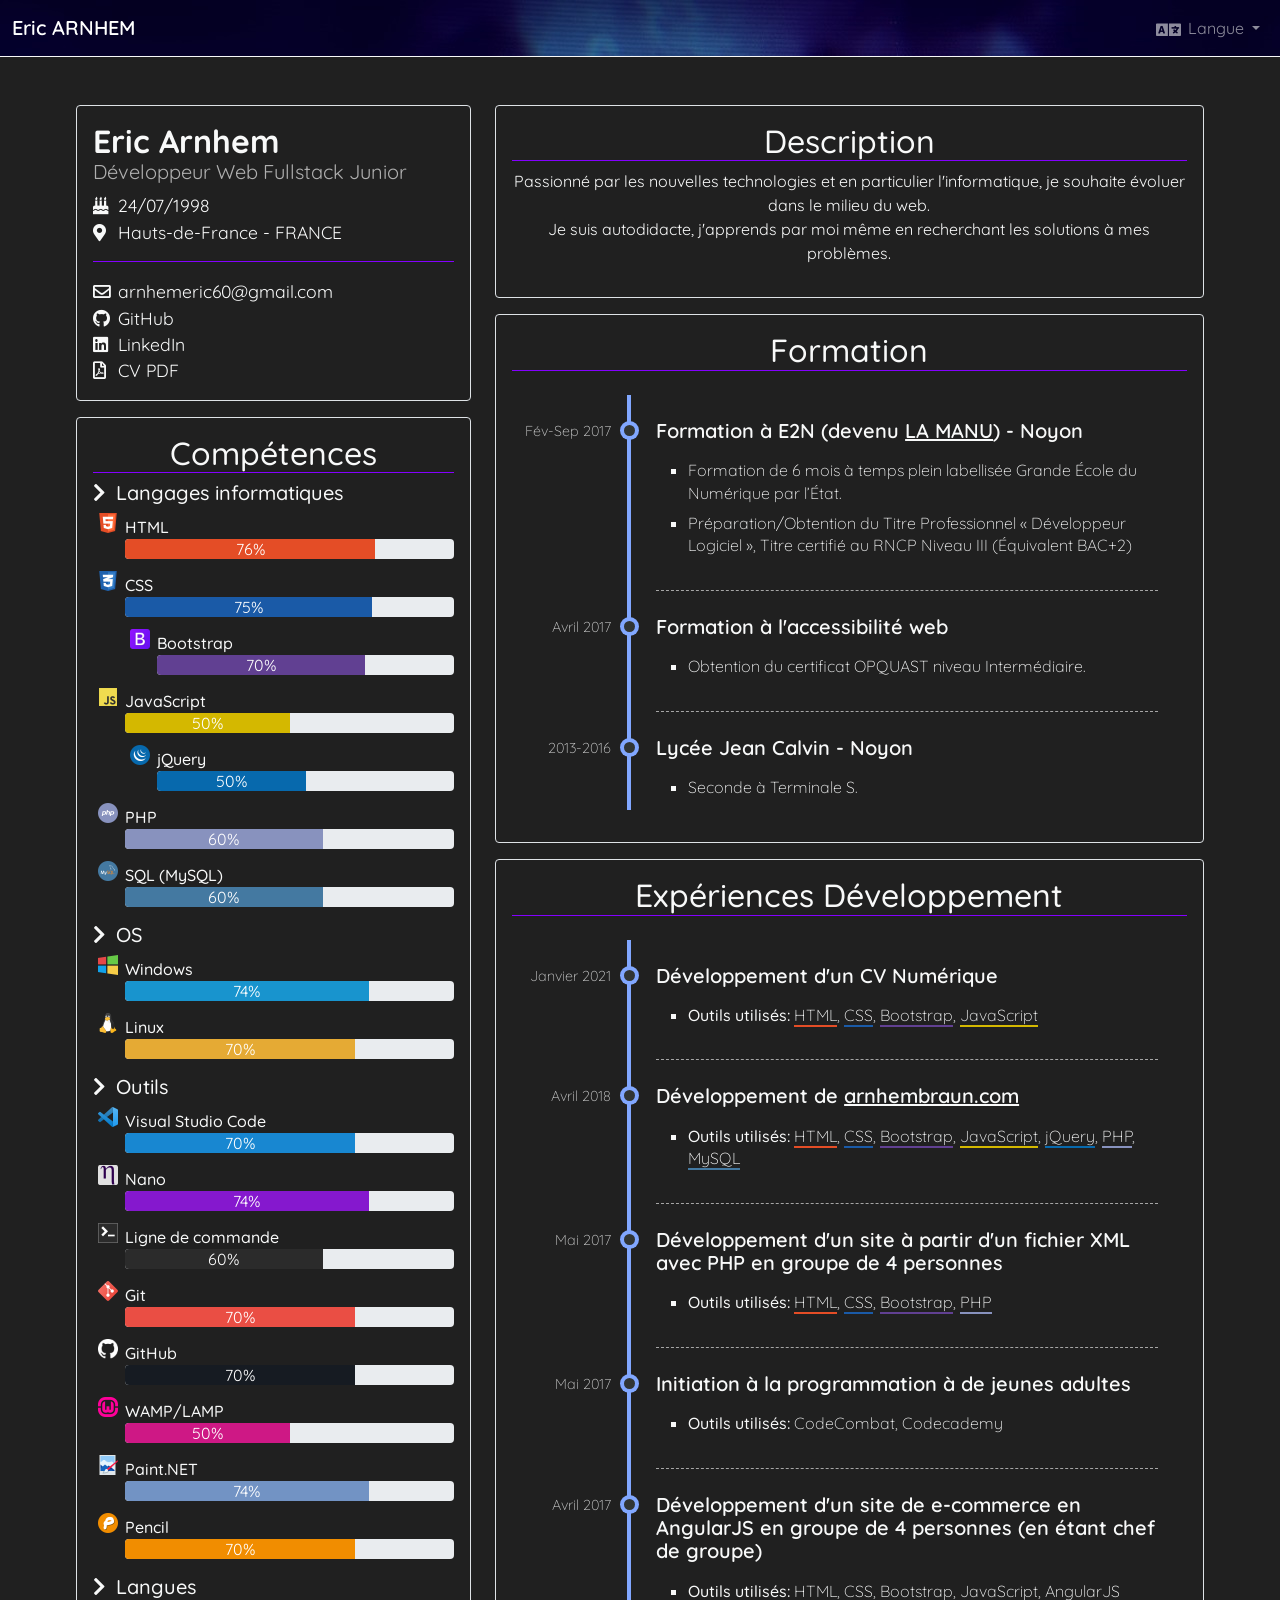
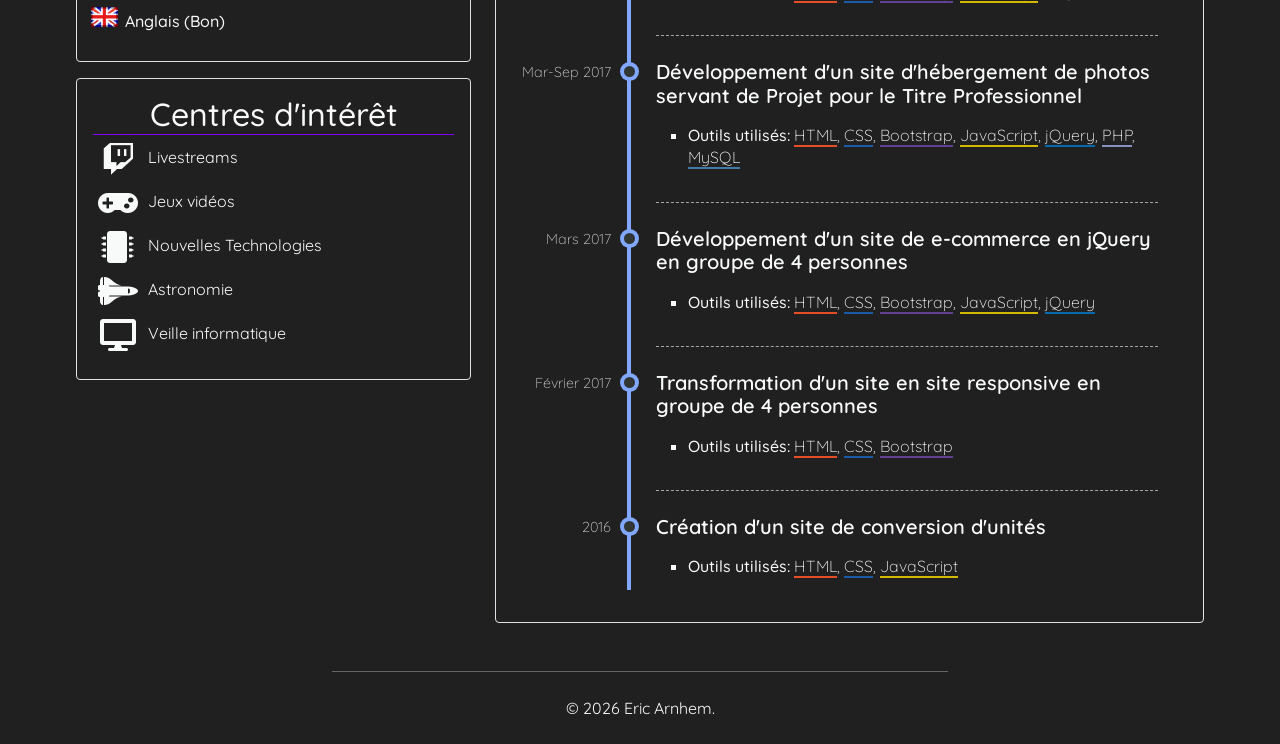
==== index.html @ dcefc61b "Fixed typo Centres d'intérêtS" ====
<!DOCTYPE html>
<html lang="fr">

<head>
  <meta charset="utf-8">
  <meta name="viewport" content="width=device-width, initial-scale=1">

  <link rel="icon" type="image/png" href="assets/img/favicons/favicon_16.png" sizes="16x16">
  <link rel="icon" type="image/png" href="assets/img/favicons/favicon_32.png" sizes="32x32">

  <link rel="preconnect" href="https://fonts.gstatic.com">
  <link href="https://fonts.googleapis.com/css2?family=Quicksand:wght@300;400;500;600;700&display=swap" rel="stylesheet">

  <link rel="stylesheet" href="assets/lib/bootstrap/css/bootstrap.min.css">

  <link rel="stylesheet" href="assets/lib/fontawesome/css/all.css">

  <link rel="stylesheet" href="assets/lib/font-awesome-animation/css/font-awesome-animation-custom.css">

  <link rel="stylesheet" href="assets/css/style.css">

  <title>Eric Arnhem - Développeur Web Fullstack Junior</title>
</head>

<body>
  <nav class="navbar sticky-top navbar-dark navbar-expand-sm navbar-custom">
    <div class="container-fluid">

      <span class="navbar-brand mb-0 me-0 me-sm-3">Eric ARNHEM</span>

      <button class="navbar-toggler" type="button" data-bs-toggle="collapse" data-bs-target="#navbar-content" aria-controls="navbar-content" aria-expanded="false" aria-label="Ouvrir le menu de navigation">
        <span class="navbar-toggler-icon"></span>
      </button>

      <div class="collapse navbar-collapse" id="navbar-content">

        <ul class="navbar-nav ms-auto mb-1 mb-sm-0">
          <li class="nav-item dropdown">
            <a class="nav-link dropdown-toggle" href="#" id="language-dropdown" role="button" data-bs-toggle="dropdown" aria-expanded="false">
              <i class="fas fa-language" id="language-icon"></i> Langue
            </a>
            <ul class="dropdown-menu dropdown-menu-end dropdown-menu-dark dropdown-menu-custom" aria-labelledby="language-dropdown">
              <li><a class="dropdown-item" href="#">Français</a></li>
              <li><a class="dropdown-item" href="#">English</a></li>
            </ul>
          </li>
        </ul>
      </div>

    </div>
  </nav>

  <div id="main-container" class="container-fluid mt-md-5">
    <div id="main-row" class="row justify-content-center mx-auto">

      <div class="col-12 col-sm-12 col-md-5 col-lg-5 col-xl-4 col-xxl-3">

        <!-- Infos -->
        <div id="block-info" class="p-3 text-center text-md-start">

          <h1>
            <span class="fs-2 fw-bold d-block">Eric Arnhem</span>
            <span id="info-job" class="fs-5 fw-normal d-block">Développeur Web Fullstack Junior</span>
          </h1>

          <ul id="info-personnal" class="list-unstyled mb-0 pb-3">
            <li><i class="fas fa-birthday-cake"></i>24/07/1998</li>
            <li><i class="fas fa-map-marker-alt"></i>Hauts-de-France - FRANCE</li>
          </ul>

          <ul id="info-links" class="list-unstyled mb-0 mt-3">
            <li>
              <a href="mailto:arnhemeric60@gmail.com">
                <i class="far fa-envelope"></i>arnhemeric60@gmail.com
              </a>
            </li>
            <li>
              <a href="https://github.com/EricArnhem">
                <i class="fab fa-github"></i>GitHub
              </a>
            </li>
            <li>
              <a href="https://linkedin.com/in/eric-arnhem">
                <i class="fab fa-linkedin"></i>LinkedIn
              </a>
            </li>
            <li>
              <a href="assets/pdf/CV_ARNHEM_Eric.pdf">
                <i class="far fa-file-pdf"></i>CV PDF
              </a>
            </li>
          </ul>

        </div>

        <!-- Skills -->
        <div id="block-skill" class="p-3 mt-md-3">
          <h2>Compétences</h2>

          <h3 class="fs-5"><i class="fas fa-chevron-right"></i>Langages informatiques</h3>
          <ul class="skill-list">

            <li id="skill-html">
              <span class="skill-name">HTML</span>
              <div class="progress">
                <div class="progress-bar" role="progressbar" aria-valuenow="80" aria-valuemin="0" aria-valuemax="100">80%</div>
              </div>
            </li>

            <li id="skill-css">
              <span class="skill-name">CSS</span>
              <div class="progress">
                <div class="progress-bar" role="progressbar" aria-valuenow="80" aria-valuemin="0" aria-valuemax="100">80%</div>
              </div>

              <ul class="framework-list">
                <li id="skill-bootstrap">
                  <span class="skill-name">Bootstrap</span>
                  <div class="progress">
                    <div class="progress-bar" role="progressbar" aria-valuenow="70" aria-valuemin="0" aria-valuemax="100">70%</div>
                  </div>
                </li>
              </ul>

            </li>

            <li id="skill-js">
              <span class="skill-name">JavaScript</span>
              <div class="progress">
                <div class="progress-bar" role="progressbar" aria-valuenow="50" aria-valuemin="0" aria-valuemax="100">50%</div>
              </div>

              <ul class="framework-list">
                <li id="skill-jquery">
                  <span class="skill-name">jQuery</span>
                  <div class="progress">
                    <div class="progress-bar" role="progressbar" aria-valuenow="50" aria-valuemin="0" aria-valuemax="100">50%</div>
                  </div>
                </li>
              </ul>

            </li>

            <li id="skill-php">
              <span class="skill-name">PHP</span>
              <div class="progress">
                <div class="progress-bar" role="progressbar" aria-valuenow="60" aria-valuemin="0" aria-valuemax="100">60%</div>
              </div>
            </li>

            <li id="skill-sql">
              <span class="skill-name">SQL (MySQL)</span>
              <div class="progress">
                <div class="progress-bar" role="progressbar" aria-valuenow="60" aria-valuemin="0" aria-valuemax="100">60%</div>
              </div>
            </li>

          </ul>

          <h3 class="fs-5"><i class="fas fa-chevron-right"></i>OS</h3>
          <ul class="skill-list">

            <li id="skill-windows">
              <span class="skill-name">Windows</span>
              <div class="progress">
                <div class="progress-bar" role="progressbar" aria-valuenow="80" aria-valuemin="0" aria-valuemax="100">80%</div>
              </div>
            </li>

            <li id="skill-linux">
              <span class="skill-name">Linux</span>
              <div class="progress">
                <div class="progress-bar" role="progressbar" aria-valuenow="70" aria-valuemin="0" aria-valuemax="100">70%</div>
              </div>
            </li>

          </ul>

          <h3 class="fs-5"><i class="fas fa-chevron-right"></i>Outils</h3>
          <ul class="skill-list">

            <li id="skill-vscode">
              <span class="skill-name">Visual Studio Code</span>
              <div class="progress">
                <div class="progress-bar" role="progressbar" aria-valuenow="70" aria-valuemin="0" aria-valuemax="100">70%</div>
              </div>
            </li>

            <li id="skill-nano">
              <span class="skill-name">Nano</span>
              <div class="progress">
                <div class="progress-bar" role="progressbar" aria-valuenow="90" aria-valuemin="0" aria-valuemax="100">90%</div>
              </div>
            </li>

            <li id="skill-commandline">
              <span class="skill-name">Ligne de commande</span>
              <div class="progress">
                <div class="progress-bar" role="progressbar" aria-valuenow="60" aria-valuemin="0" aria-valuemax="100">60%</div>
              </div>
            </li>

            <li id="skill-git">
              <span class="skill-name">Git</span>
              <div class="progress">
                <div class="progress-bar" role="progressbar" aria-valuenow="70" aria-valuemin="0" aria-valuemax="100">70%</div>
              </div>
            </li>

            <li id="skill-github">
              <span class="skill-name">GitHub</span>
              <div class="progress">
                <div class="progress-bar" role="progressbar" aria-valuenow="70" aria-valuemin="0" aria-valuemax="100">70%</div>
              </div>
            </li>

            <li id="skill-wamp">
              <span class="skill-name">WAMP/LAMP</span>
              <div class="progress">
                <div class="progress-bar" role="progressbar" aria-valuenow="50" aria-valuemin="0" aria-valuemax="100">50%</div>
              </div>
            </li>

            <li id="skill-paintnet">
              <span class="skill-name">Paint.NET</span>
              <div class="progress">
                <div class="progress-bar" role="progressbar" aria-valuenow="80" aria-valuemin="0" aria-valuemax="100">80%</div>
              </div>
            </li>

            <li id="skill-pencil">
              <span class="skill-name">Pencil</span>
              <div class="progress">
                <div class="progress-bar" role="progressbar" aria-valuenow="70" aria-valuemin="0" aria-valuemax="100">70%</div>
              </div>
            </li>

          </ul>

          <h3 class="fs-5"><i class="fas fa-chevron-right"></i>Langues</h3>
          <ul class="skill-list mb-0">
            <li id="skill-english"><span class="skill-name">Anglais (Bon)</span></li>
          </ul>

        </div>

        <!-- Hobbies -->
        <div id="block-hobbies" class="p-3 mt-md-3">
          <h2>Centres d'intérêt</h2>

          <div class="d-flex justify-content-center d-md-block">

            <ul id="hobbies-list" class="list-unstyled mb-0">
              <li class="faa-parent animated-hover">
                <span class="hobbies-icon-container faa-pulse">
                  <i class="fab fa-twitch"></i>
                </span>Livestreams
              </li>
              <li class="faa-parent animated-hover">
                <span class="hobbies-icon-container faa-vertical">
                  <i class="fas fa-gamepad"></i>
                </span>Jeux vidéos
              </li>
              <li class="faa-parent animated-hover">
                <span class="hobbies-icon-container faa-float">
                  <i class="fas fa-microchip"></i>
                </span>Nouvelles Technologies
              </li>
              <li class="faa-parent animated-hover">
                <span class="hobbies-icon-container faa-passing">
                  <i class="fas fa-space-shuttle"></i>
                </span>Astronomie
              </li>
              <li class="faa-parent animated-hover">
                <span class="hobbies-icon-container faa-flash">
                  <i class="fas fa-desktop"></i>
                </span>Veille informatique
              </li>
            </ul>

          </div>

        </div>

      </div>

      <div class="col-12 col-sm-12 col-md-7 col-lg-7 col-xl-7 col-xxl-6">

        <!-- Description -->
        <div id="block-description" class="p-3">

          <h2>Description</h2>
          <p class="text-center">Passionné par les nouvelles technologies et en particulier l'informatique, je souhaite évoluer dans le milieu du web.<br>Je suis autodidacte, j'apprends par moi même en recherchant les solutions à mes problèmes.</p>

        </div>

        <!-- Training -->
        <div id="block-training" class="p-3 mt-md-3">

          <h2>Formation</h2>

          <div class="row px-3">

            <div class="col-9 col-sm-10 col-md-9 col-lg-10 offset-3 offset-sm-2 offset-md-3 offset-lg-2 p-0 pt-3">

              <ul id="training-timeline">

                <li class="training-event" data-date="Fév-Sep 2017">
                  <span class="training-title">Formation à E2N (devenu <a href="https://lamanu.fr/" id="link-lamanu" title="Site de LA MANU">LA MANU</a>) - Noyon</span>
                  <ul class="training-description">
                    <li>Formation de 6 mois à temps plein labellisée Grande École du Numérique par l’État.</li>
                    <li>Préparation/Obtention du Titre Professionnel « Développeur Logiciel », Titre certifié au RNCP Niveau III (Équivalent BAC+2)</li>
                  </ul>
                </li>

                <li class="training-event" data-date="Avril 2017">
                  <span class="training-title">Formation à l'accessibilité web</span>
                  <ul class="training-description">
                    <li>Obtention du certificat OPQUAST niveau Intermédiaire.</li>
                  </ul>
                </li>

                <li class="training-event" data-date="2013-2016">
                  <span class="training-title">Lycée Jean Calvin - Noyon</span>
                  <ul class="training-description">
                    <li>Seconde à Terminale S.</li>
                  </ul>
                </li>

              </ul>
            </div>

          </div>

        </div>

        <div id="block-experience" class="p-3 mt-md-3">
          <h2>Expériences Développement</h2>

          <!-- Experiences -->
          <div class="row px-3">

            <div class="col-9 col-sm-10 col-md-9 col-lg-10 offset-3 offset-sm-2 offset-md-3 offset-lg-2 p-0 pt-3">

              <ul id="experience-timeline">

                <li class="experience-event" data-date="Janvier 2021">
                  <span class="experience-title">Développement d'un CV Numérique</span>
                  <ul class="experience-tools">
                    <li>
                      <span class="fw-500">Outils utilisés: </span>
                      <span class="html-tool">HTML</span>,
                      <span class="css-tool">CSS</span>,
                      <span class="bootstrap-tool">Bootstrap</span>,
                      <span class="js-tool">JavaScript</span>
                    </li>
                  </ul>
                </li>

                <li class="experience-event" data-date="Avril 2018">
                  <span class="experience-title">Développement de <a href="https://arnhembraun.com/" id="link-arnhembraun">arnhembraun.com</a></span>
                  <ul class="experience-tools">
                    <li>
                      <span class="fw-500">Outils utilisés: </span>
                      <span class="html-tool">HTML</span>,
                      <span class="css-tool">CSS</span>,
                      <span class="bootstrap-tool">Bootstrap</span>,
                      <span class="js-tool">JavaScript</span>,
                      <span class="jquery-tool">jQuery</span>,
                      <span class="php-tool">PHP</span>,
                      <span class="sql-tool">MySQL</span>
                    </li>
                  </ul>
                </li>

                <li class="experience-event" data-date="Mai 2017">
                  <span class="experience-title">Développement d'un site à partir d'un fichier XML avec PHP en groupe de 4 personnes</span>
                  <ul class="experience-tools">
                    <li>
                      <span class="fw-500">Outils utilisés: </span>
                      <span class="html-tool">HTML</span>,
                      <span class="css-tool">CSS</span>,
                      <span class="bootstrap-tool">Bootstrap</span>,
                      <span class="php-tool">PHP</span>
                    </li>
                  </ul>
                </li>

                <li class="experience-event" data-date="Mai 2017">
                  <span class="experience-title">Initiation à la programmation à de jeunes adultes</span>
                  <ul class="experience-tools">
                    <li>
                      <span class="fw-500">Outils utilisés: </span>
                       CodeCombat, Codecademy
                    </li>
                  </ul>
                </li>

                <li class="experience-event" data-date="Avril 2017">
                  <span class="experience-title">Développement d'un site de e-commerce en AngularJS en groupe de 4 personnes (en étant chef de groupe)</span>
                  <ul class="experience-tools">
                    <li>
                      <span class="fw-500">Outils utilisés: </span>
                      <span class="html-tool">HTML</span>,
                      <span class="css-tool">CSS</span>,
                      <span class="bootstrap-tool">Bootstrap</span>,
                      <span class="js-tool">JavaScript</span>,
                      AngularJS
                    </li>
                  </ul>
                </li>

                <li class="experience-event" data-date="Mar-Sep 2017">
                  <span class="experience-title">Développement d'un site d'hébergement de photos servant de Projet pour le Titre Professionnel</span>
                  <ul class="experience-tools">
                    <li>
                      <span class="fw-500">Outils utilisés: </span>
                      <span class="html-tool">HTML</span>,
                      <span class="css-tool">CSS</span>,
                      <span class="bootstrap-tool">Bootstrap</span>,
                      <span class="js-tool">JavaScript</span>,
                      <span class="jquery-tool">jQuery</span>,
                      <span class="php-tool">PHP</span>,
                      <span class="sql-tool">MySQL</span>
                    </li>
                  </ul>
                </li>

                <li class="experience-event" data-date="Mars 2017">
                  <span class="experience-title">Développement d'un site de e-commerce en jQuery en groupe de 4 personnes</span>
                  <ul class="experience-tools">
                    <li>
                      <span class="fw-500">Outils utilisés: </span>
                      <span class="html-tool">HTML</span>,
                      <span class="css-tool">CSS</span>,
                      <span class="bootstrap-tool">Bootstrap</span>,
                      <span class="js-tool">JavaScript</span>,
                      <span class="jquery-tool">jQuery</span>
                    </li>
                  </ul>
                </li>

                <li class="experience-event" data-date="Février 2017">
                  <span class="experience-title">Transformation d'un site en site responsive en groupe de 4 personnes</span>
                  <ul class="experience-tools">
                    <li><span class="fw-500">Outils utilisés: </span>
                      <span class="html-tool">HTML</span>,
                      <span class="css-tool">CSS</span>,
                      <span class="bootstrap-tool">Bootstrap</span>
                    </li>
                  </ul>
                </li>

                <li class="experience-event" data-date="2016">
                  <span class="experience-title">Création d'un site de conversion d'unités</span>
                  <ul class="experience-tools">
                    <li><span class="fw-500">Outils utilisés: </span>
                      <span class="html-tool">HTML</span>,
                      <span class="css-tool">CSS</span>,
                      <span class="js-tool">JavaScript</span>
                    </li>
                  </ul>
                </li>

              </ul>

            </div>

          </div>

        </div>

      </div>

      <div class="row mt-5 justify-content-center">
        <footer class="col-10 col-sm-8 col-lg-6 py-4 text-center">
          <span>© <span id="current-year"></span> Eric Arnhem.</span>
        </footer>
      </div>

    </div>
  </div>

  <script src="assets/lib/bootstrap/js/bootstrap.min.js"></script>
  <script src="assets/js/progressBars.js"></script>
  <script src="assets/js/currentYear.js"></script>
</body>

</html>
---- assets/css/style.css ----
:root{
  --accent-color: #8400ff;

  /* Skills colors */
  --html-color: #E44D26;
  --css-color: #1A5AA7;
  --bootstrap-color: #614092;
  --js-color: #D4B800;
  --jquery-color: #0769ad;
  --php-color: #8892be;
  --sql-color: #4479a1;
  --windows-color: #1894CE;
  --linux-color: #E5AA34;
  --vscode-color: #1887d1;
  --nano-color: #8518CE;
  --commandline-color: #2b2b2b;
  --git-color: #ea4e44;
  --github-color: #161b22;
  --wamp-color: #CE1885;
  --paintnet-color: #7293c4;
  --pencil-color: #f18d00;

  /* Skills percentages */
  --html-percentage: 80%;
  --css-percentage: 80%;
  --bootstrap-percentage: 70%;
  --js-percentage: 50%;
  --jquery-percentage: 50%;
  --php-percentage: 60%;
  --sql-percentage: 60%;
  --windows-percentage: 80%;
  --linux-percentage: 70%;
  --vscode-percentage: 70%;
  --nano-percentage: 90%;
  --commandline-percentage: 60%;
  --git-percentage: 70%;
  --github-percentage: 70%;
  --wamp-percentage: 50%;
  --paintnet-percentage: 80%;
  --pencil-percentage: 70%;
}

body{
  background-color: #202020;
  color: #F8F9F9;
  font-family: 'Quicksand', sans-serif;
}

#main-row{
  max-width: 2000px;
}

a{
  color: inherit;
}

h2{
  border-bottom: 1px solid var(--accent-color);
  text-align: center;
}

.fw-500{
  font-weight: 500;
}

footer{
  border-top: 1px solid rgb(222 226 230 / 36%);
}

/* For xs and sm displays */
@media (max-width: 767px){
  /* Removes the horizontal padding on the container and the row */
  #main-container, #main-row>*{
    padding-left: 0;
    padding-right: 0;
  }

  /* Adds a border-bottom on divs with an ID starting with 'block-' */
  div[id^="block-"]{ 
    border-bottom: 1px solid #dee2e6;
  }

  #block-experience{ 
    border: 0;
  }
}

/* For md and + displays */
@media (min-width: 768px){
  /* Adds a full border on 'block-' divs */
  div[id^="block-"]{ 
    border: 1px solid #dee2e6;
    border-radius: .25rem;
  }
}

/* NAVBAR */
.navbar-custom{
  background-image: url('../img/background.jpg');
  border-bottom: 1px solid #F8F9F9;
}

.navbar-brand{
  font-weight: 600;
}

@media(max-width: 575px) {
  #navbar-content{
    margin-top: .5rem;
    border-top: 1px solid rgb(255, 255, 255, 40%);
  }

  .dropdown-menu-custom{
    border: 0;
    border-left: 2px solid rgb(255, 255, 255, 40%);
    border-radius: 0;
    background-color: rgb(255, 255, 255, 8%);
  }
}

.dropdown-menu-custom .dropdown-item:active{
  background-color: var(--accent-color)!important;
}

#language-icon{
  font-size: 20px;
  vertical-align: middle;
  margin-right: .2rem;
}

/* INFOS AND LINKS */
#block-info{
  font-size: 1.1rem;
}

#block-info i{
  width: 20px;
  margin-right: .3rem;
}

#info-personnal{
  border-bottom: 1px solid var(--accent-color);
}

#info-job{
  color: #AFAFAF;
}

#info-links a{
  text-decoration: none;
}

#info-links a:hover{
  text-decoration: underline;
  color: #81a7ff;
}

/* HOBBIES */
#hobbies-list i{
  font-size: 2rem;
  vertical-align: middle;
}

#hobbies-list li{
  margin-bottom: .75rem;
}

.hobbies-icon-container{
  min-width: 50px;
  margin-right: .3rem;
  display: inline-block;
  text-align: center;
}

/* TRAINING & EXPERIENCES TIMELINES */
#training-timeline, #experience-timeline{
  border-left: 4px solid #81a7ff;
  line-height: 1.4rem;
  padding: 25px;
  padding-bottom: .25rem;
  list-style: none;
  font-weight: 300;
}

.training-event, .experience-event{
  border-bottom: 1px dashed rgba(255, 255, 255, 0.6);
  padding-bottom: 25px;
  margin-bottom: 25px;
  position: relative;
}

.training-event:last-of-type, .experience-event:last-of-type{
  border-bottom: 0;
  margin-bottom: 0;
  padding-bottom: 0;
}

/* Date of the event */
.training-event::before, .experience-event::before{
    top: 0;
    left: -145px;
    content: attr(data-date);
    color: rgba(248, 249, 249, 0.8);
    font-size: 0.9rem;
    text-align: right;
    width: 100px;
    position: absolute;
    display: block;
}

/* Reduces the width of the date so it can wrap */
@media (max-width: 400px){
  .training-event::before, .experience-event::before{
    left: -127px;
    width: 77px;
  }
}

/* Dot that shows the event on the timeline */
.training-event::after, .experience-event::after{
  top: 5px;
  left: -31.85px;
  content: "";
  background: #313534;
  box-shadow: 0 0 0 4px #81a7ff;
  border-radius: 50%;
  height: 11px;
  width: 11px;
  position: absolute;
  display: block;
}

.training-title, .experience-title{
  font-weight: 600;
  font-size: 1.25rem;
}

.training-description, .experience-tools{
  list-style: square;
  margin-top: 1rem;
}

.training-description li, .experience-tools li{
  margin-bottom: .5rem;
}

/* TRAINING */
#link-lamanu:hover{
  color: #2DABE3;
}

#link-arnhembraun:hover{
  color: #F1E2A6;
}

/* EXPERIENCES */
.html-tool{
  border-bottom: 2px solid var(--html-color);
}

.css-tool{
  border-bottom: 2px solid var(--css-color);
}

.bootstrap-tool{
  border-bottom: 2px solid var(--bootstrap-color);
}

.php-tool{
  border-bottom: 2px solid var(--php-color);
}

.js-tool{
  border-bottom: 2px solid var(--js-color);
}

.jquery-tool{
  border-bottom: 2px solid var(--jquery-color);
}

.sql-tool{
  border-bottom: 2px solid var(--sql-color);
}

/* SKILLS */
#block-skill i{
  margin-right: .6rem;
}

.skill-name{
  font-weight: 500;
}

.skill-list li{
  margin-bottom: .75rem;
}

.framework-list{
  margin-top: .75rem;
}

.skill-list .progress{
  height: 20px;
  font-size: 1rem;
}

.progress-bar{
  transition: width .1s ease;
}

/* Skill list items */
/* -- Computer Languages -- */
#skill-html{
  list-style-image: url(../img/logos/html5.png);
}

#skill-html .progress-bar{
  background-color: var(--html-color);
  width: var(--html-percentage);
}

#skill-css{
  list-style-image: url(../img/logos/css3.png);
}

#skill-css .progress-bar{
  background-color: var(--css-color);
  width: var(--css-percentage);
}

#skill-bootstrap{
  list-style-image: url(../img/logos/bootstrap.png);
}

#skill-bootstrap .progress-bar{
  background-color: var(--bootstrap-color);
  width: var(--bootstrap-percentage);
}

#skill-js{
  list-style-image: url(../img/logos/js.png);
}

#skill-js .progress-bar{
  background-color: var(--js-color);
  width: var(--js-percentage);
}

#skill-jquery{
  list-style-image: url(../img/logos/jquery.png);
}

#skill-jquery .progress-bar{
  background-color: var(--jquery-color);
  width: var(--jquery-percentage);
}

#skill-php{
  list-style-image: url(../img/logos/php.png);
}

#skill-php .progress-bar{
  background-color: var(--php-color);
  width: var(--php-percentage);
}

#skill-sql{
  list-style-image: url(../img/logos/mysql.png);
}

#skill-sql .progress-bar{
  background-color: var(--sql-color);
  width: var(--sql-percentage);
}

/* -- OS -- */
#skill-windows{
  list-style-image: url(../img/logos/windows.png);
}

#skill-windows .progress-bar{
  background-color: var(--windows-color);
  width: var(--windows-percentage);
}

#skill-linux{
  list-style-image: url(../img/logos/linux.png);
}

#skill-linux .progress-bar{
  background-color: var(--linux-color);
  width: var(--linux-percentage);
}

/* -- Tools -- */
#skill-vscode{
  list-style-image: url(../img/logos/vscode.png);
}

#skill-vscode .progress-bar{
  background-color: var(--vscode-color);
  width: var(--vscode-percentage);
}

#skill-nano{
  list-style-image: url(../img/logos/nano.png);
}

#skill-nano .progress-bar{
  background-color: var(--nano-color);
  width: var(--nano-percentage);
}

#skill-commandline{
  list-style-image: url(../img/logos/commandline.png);
}

#skill-commandline .progress-bar{
  background-color: var(--commandline-color);
  width: var(--commandline-percentage);
}

#skill-git{
  list-style-image: url(../img/logos/git.png);
}

#skill-git .progress-bar{
  background-color: var(--git-color);
  width: var(--git-percentage);
}

#skill-github{
  list-style-image: url(../img/logos/github.png);
}

#skill-github .progress-bar{
  background-color: var(--github-color);
  width: var(--github-percentage);
}

#skill-wamp{
  list-style-image: url(../img/logos/wamp.png);
}

#skill-wamp .progress-bar{
  background-color: var(--wamp-color);
  width: var(--wamp-percentage);
}

#skill-paintnet{
  list-style-image: url(../img/logos/paintnet.png);
}

#skill-paintnet .progress-bar{
  background-color: var(--paintnet-color);
  width: var(--paintnet-percentage);
}

#skill-pencil{
  list-style-image: url(../img/logos/pencil.png);
}

#skill-pencil .progress-bar{
  background-color: var(--pencil-color);
  width: var(--pencil-percentage);
}

/* -- Languages -- */
#skill-english{
  list-style-image: url(../img/logos/uk_flag.png);
}
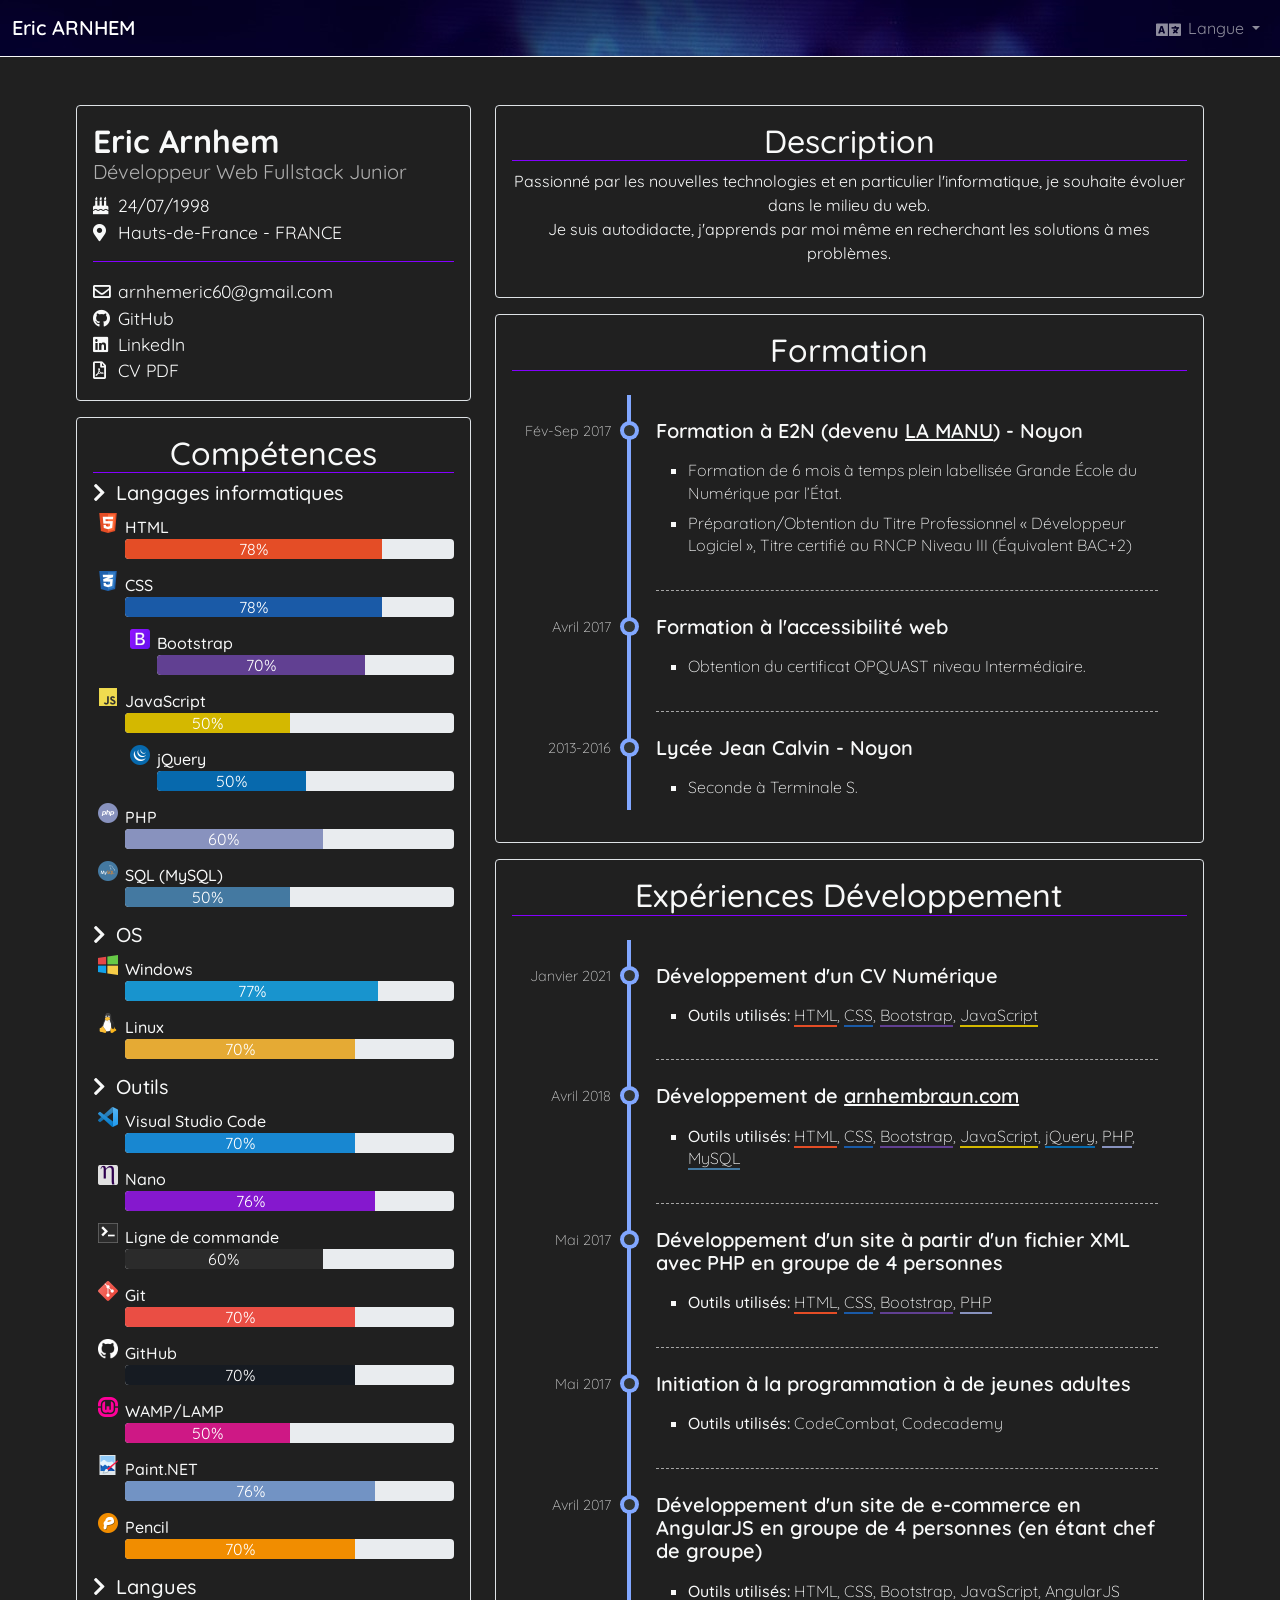
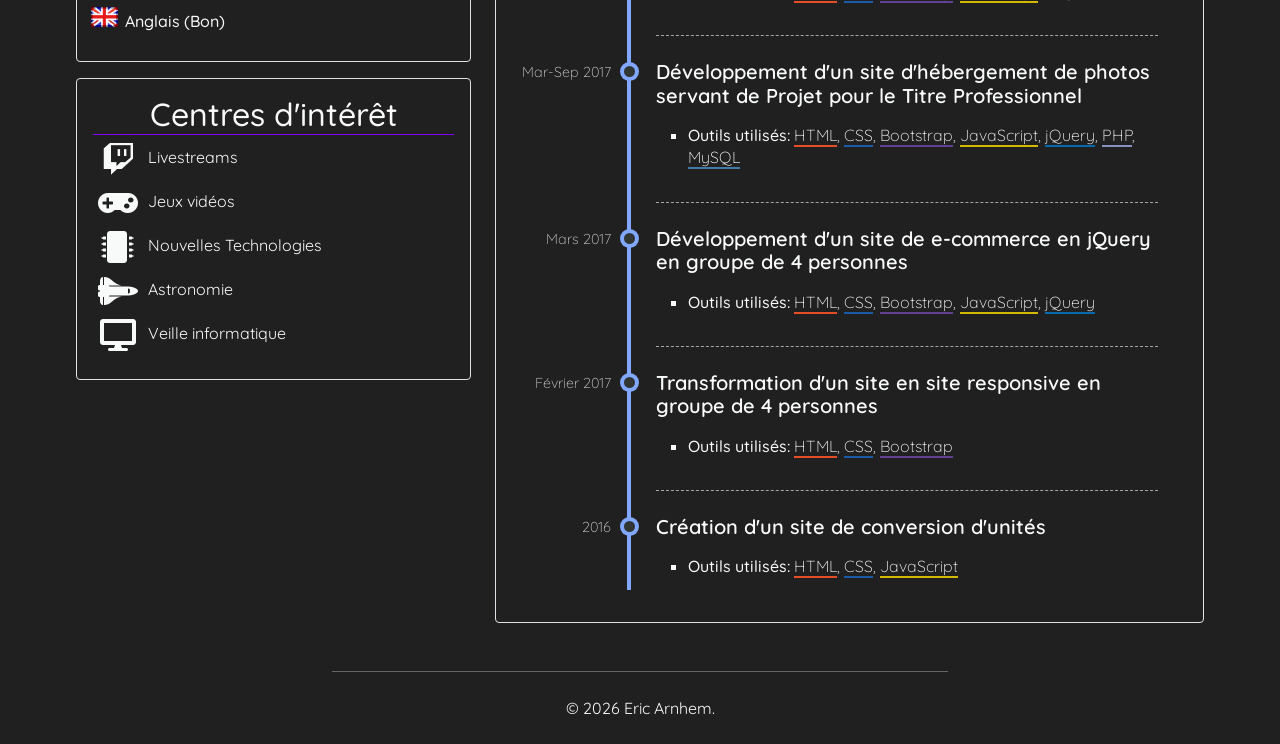
==== commit ce1fcbec: "Put SQL to 50%" ====
--- a/index.html
+++ b/index.html
@@ -151,7 +151,7 @@
             <li id="skill-sql">
               <span class="skill-name">SQL (MySQL)</span>
               <div class="progress">
-                <div class="progress-bar" role="progressbar" aria-valuenow="60" aria-valuemin="0" aria-valuemax="100">60%</div>
+                <div class="progress-bar" role="progressbar" aria-valuenow="50" aria-valuemin="0" aria-valuemax="100">50%</div>
               </div>
             </li>
 
--- a/assets/css/style.css
+++ b/assets/css/style.css
@@ -27,7 +27,7 @@
   --js-percentage: 50%;
   --jquery-percentage: 50%;
   --php-percentage: 60%;
-  --sql-percentage: 60%;
+  --sql-percentage: 50%;
   --windows-percentage: 80%;
   --linux-percentage: 70%;
   --vscode-percentage: 70%;
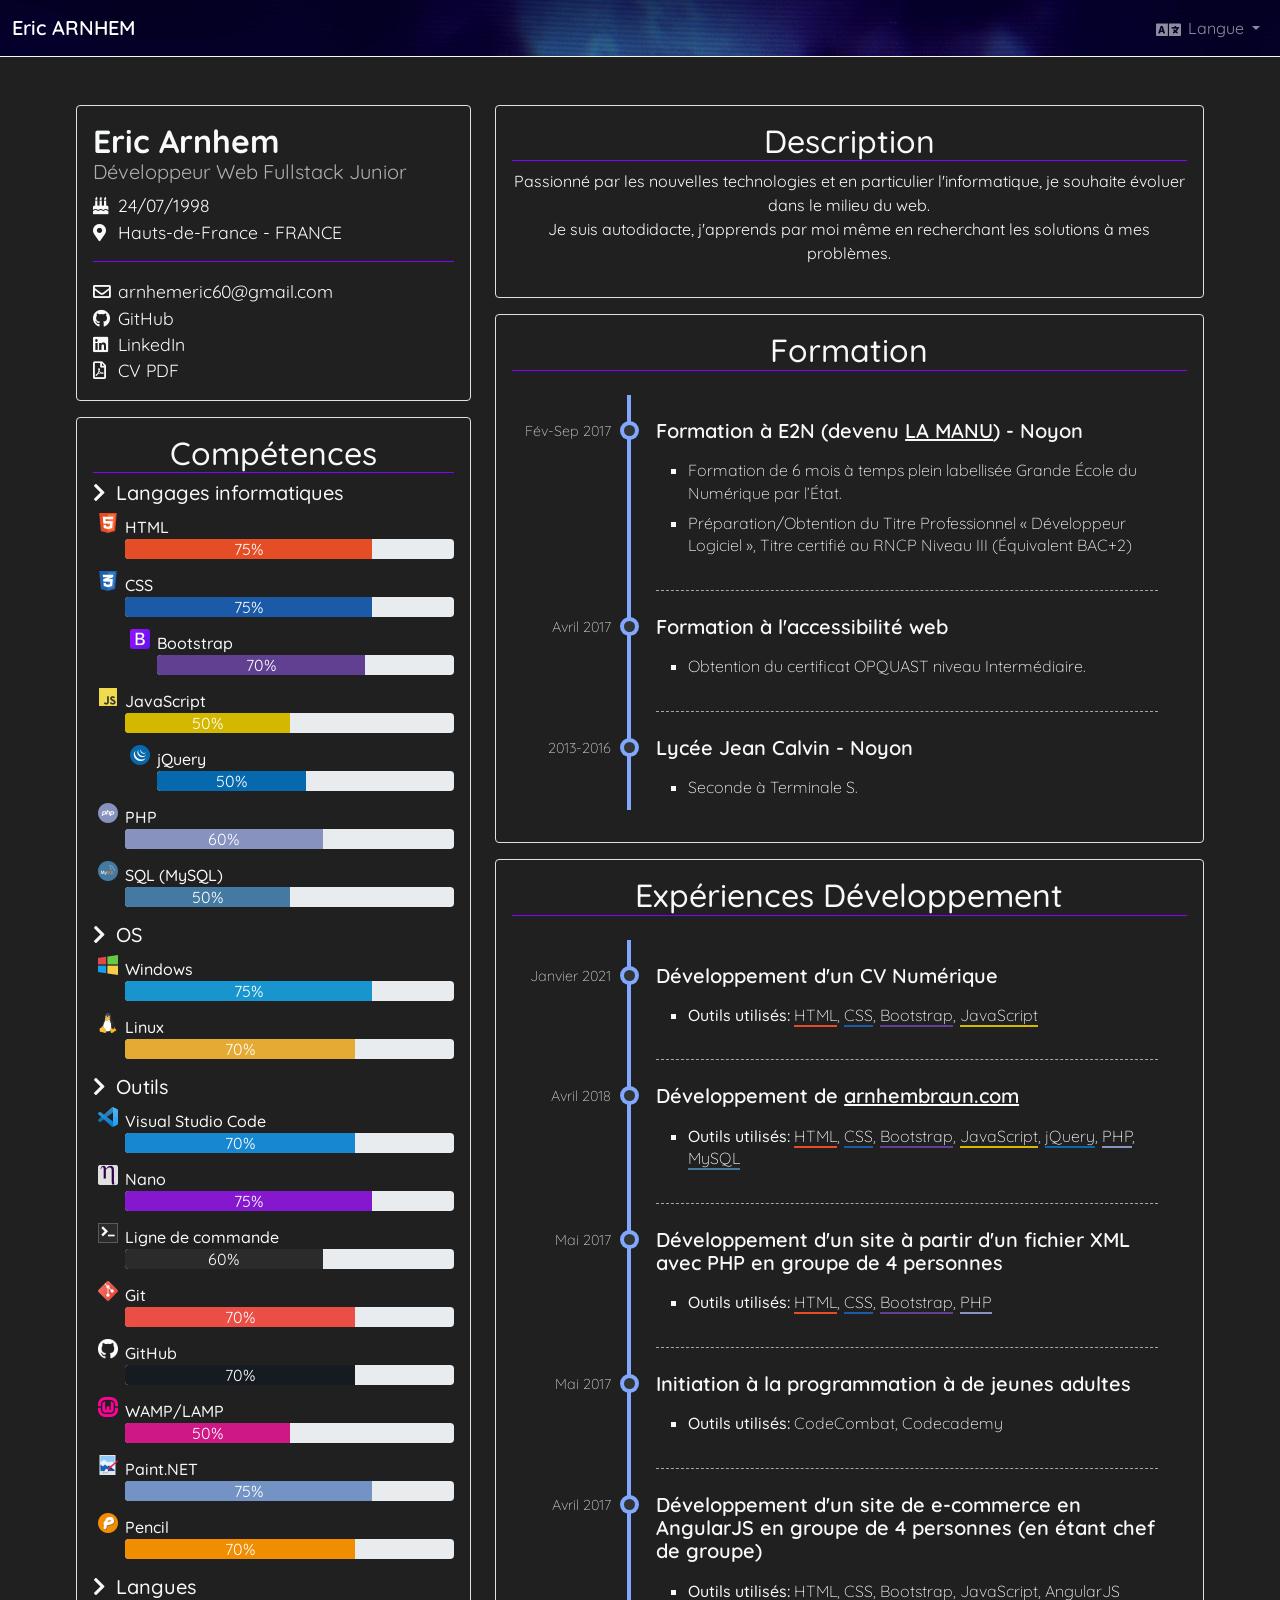
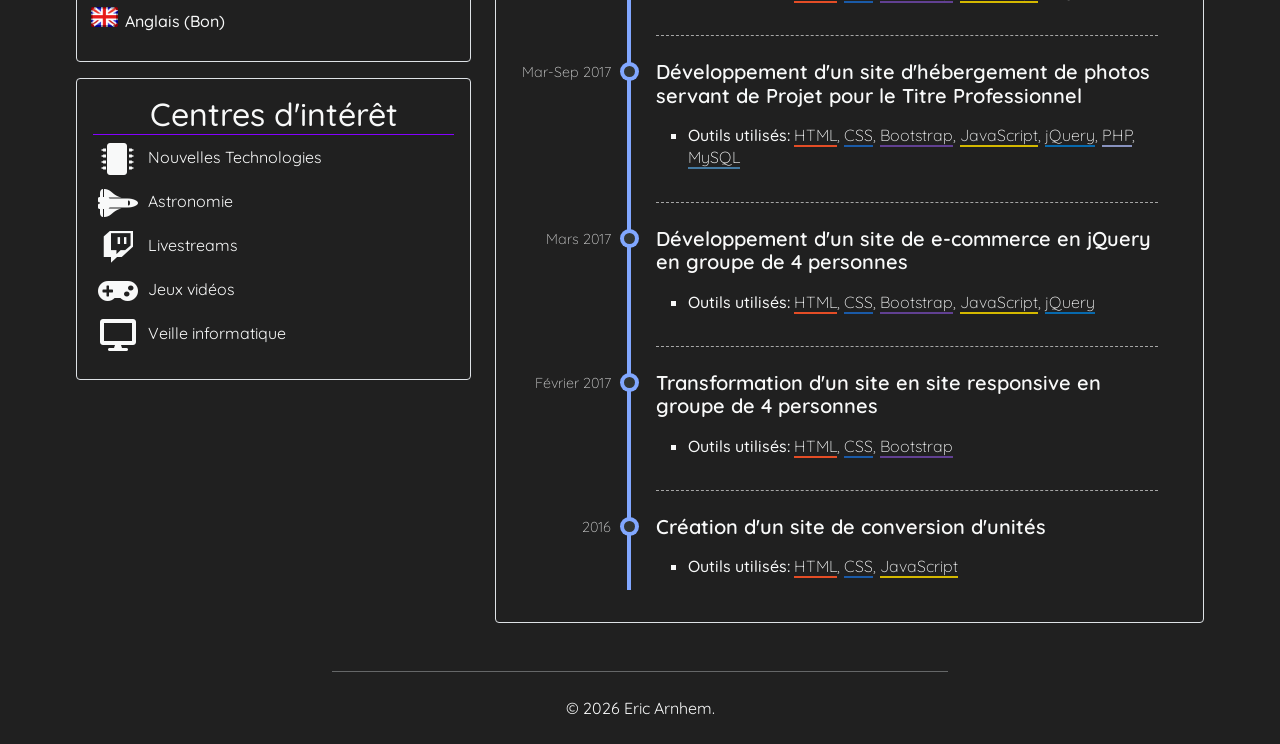
==== commit 59006556: "Changed order of the hobbies" ====
--- a/index.html
+++ b/index.html
@@ -252,6 +252,16 @@
 
             <ul id="hobbies-list" class="list-unstyled mb-0">
               <li class="faa-parent animated-hover">
+                <span class="hobbies-icon-container faa-float">
+                  <i class="fas fa-microchip"></i>
+                </span>Nouvelles Technologies
+              </li>
+              <li class="faa-parent animated-hover">
+                <span class="hobbies-icon-container faa-passing">
+                  <i class="fas fa-space-shuttle"></i>
+                </span>Astronomie
+              </li>
+              <li class="faa-parent animated-hover">
                 <span class="hobbies-icon-container faa-pulse">
                   <i class="fab fa-twitch"></i>
                 </span>Livestreams
@@ -262,16 +272,6 @@
                 </span>Jeux vidéos
               </li>
               <li class="faa-parent animated-hover">
-                <span class="hobbies-icon-container faa-float">
-                  <i class="fas fa-microchip"></i>
-                </span>Nouvelles Technologies
-              </li>
-              <li class="faa-parent animated-hover">
-                <span class="hobbies-icon-container faa-passing">
-                  <i class="fas fa-space-shuttle"></i>
-                </span>Astronomie
-              </li>
-              <li class="faa-parent animated-hover">
                 <span class="hobbies-icon-container faa-flash">
                   <i class="fas fa-desktop"></i>
                 </span>Veille informatique
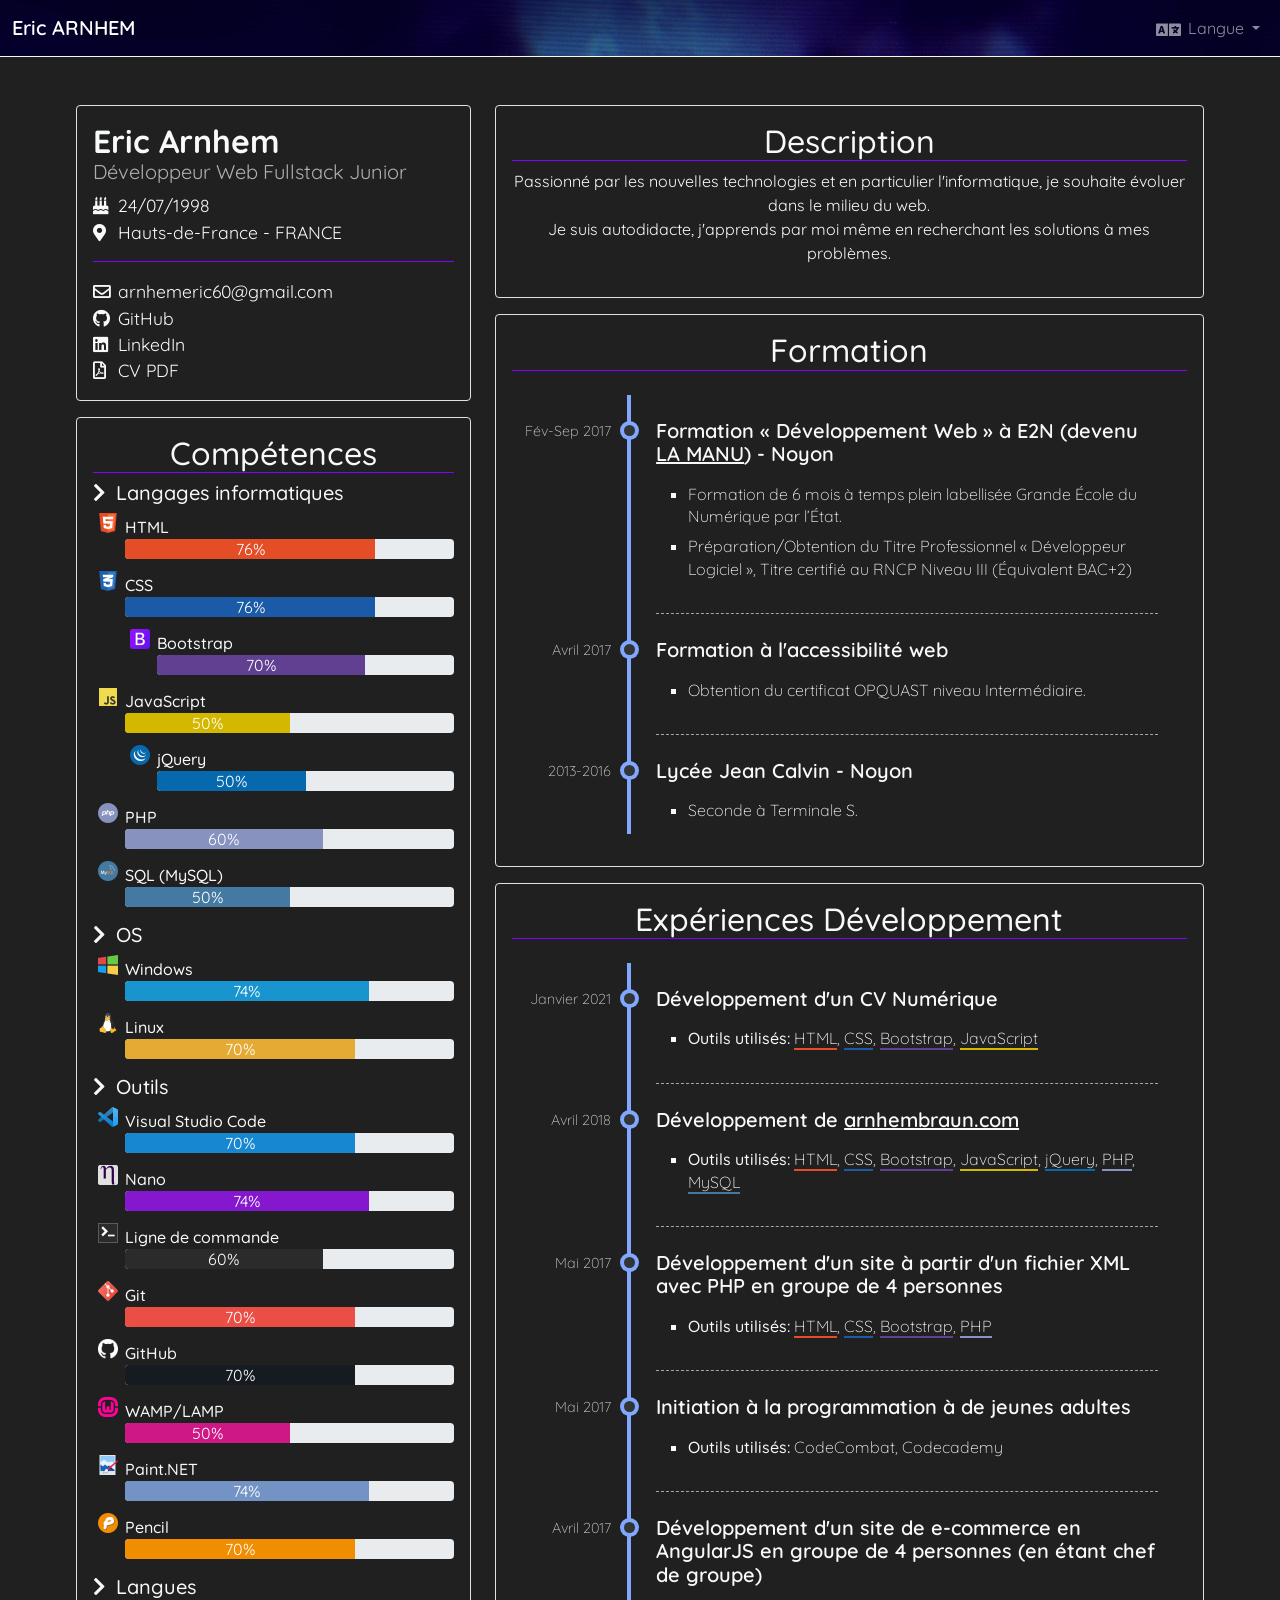
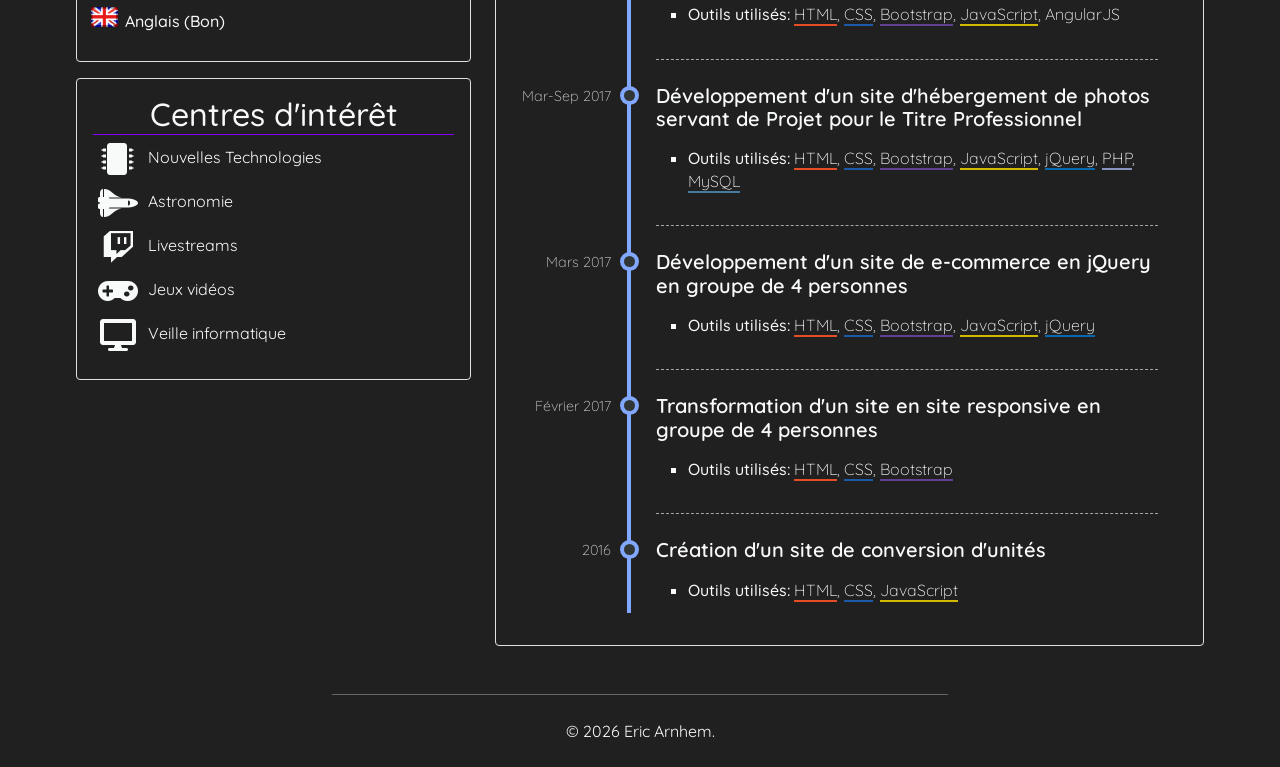
==== commit 1c8cca3f: "Modified a formation Added « Développement Web »" ====
--- a/index.html
+++ b/index.html
@@ -306,7 +306,7 @@
               <ul id="training-timeline">
 
                 <li class="training-event" data-date="Fév-Sep 2017">
-                  <span class="training-title">Formation à E2N (devenu <a href="https://lamanu.fr/" id="link-lamanu" title="Site de LA MANU">LA MANU</a>) - Noyon</span>
+                  <span class="training-title">Formation « Développement Web » à E2N (devenu <a href="https://lamanu.fr/" id="link-lamanu" title="Site de LA MANU">LA MANU</a>) - Noyon</span>
                   <ul class="training-description">
                     <li>Formation de 6 mois à temps plein labellisée Grande École du Numérique par l’État.</li>
                     <li>Préparation/Obtention du Titre Professionnel « Développeur Logiciel », Titre certifié au RNCP Niveau III (Équivalent BAC+2)</li>
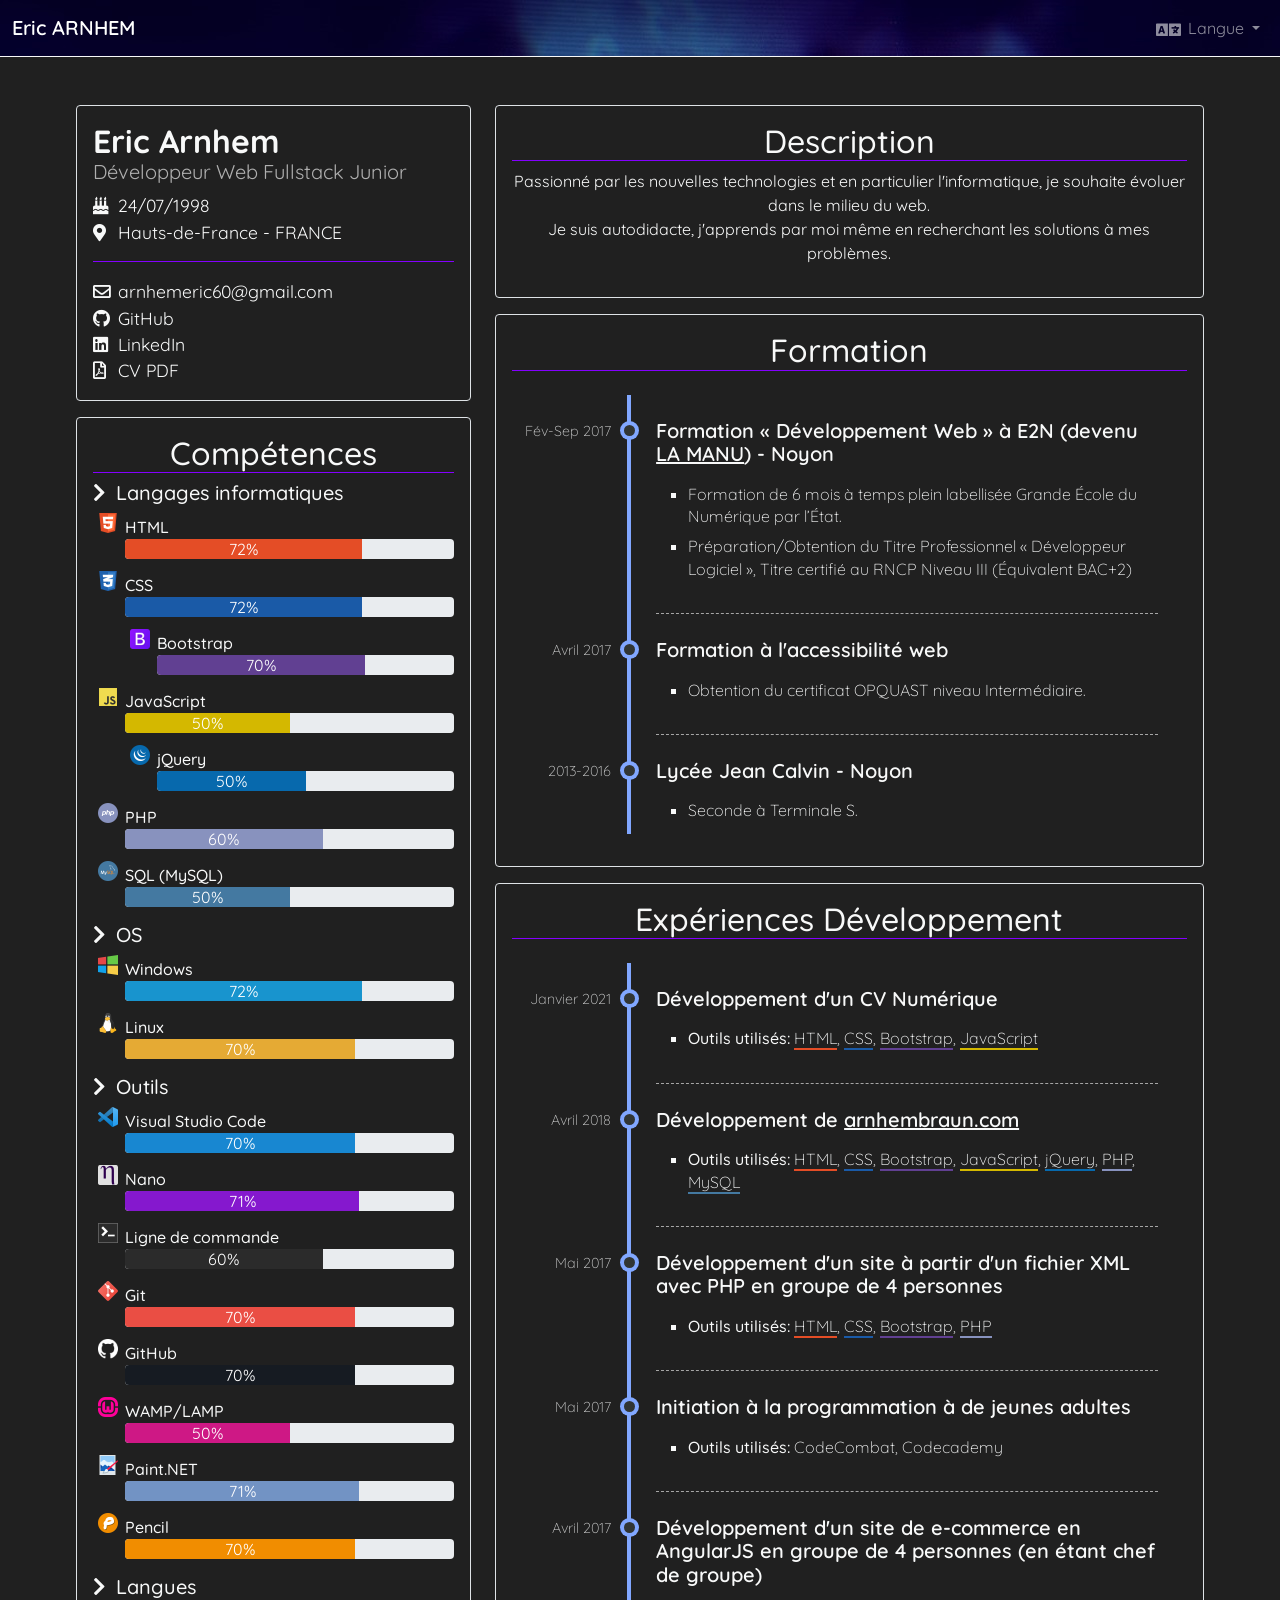
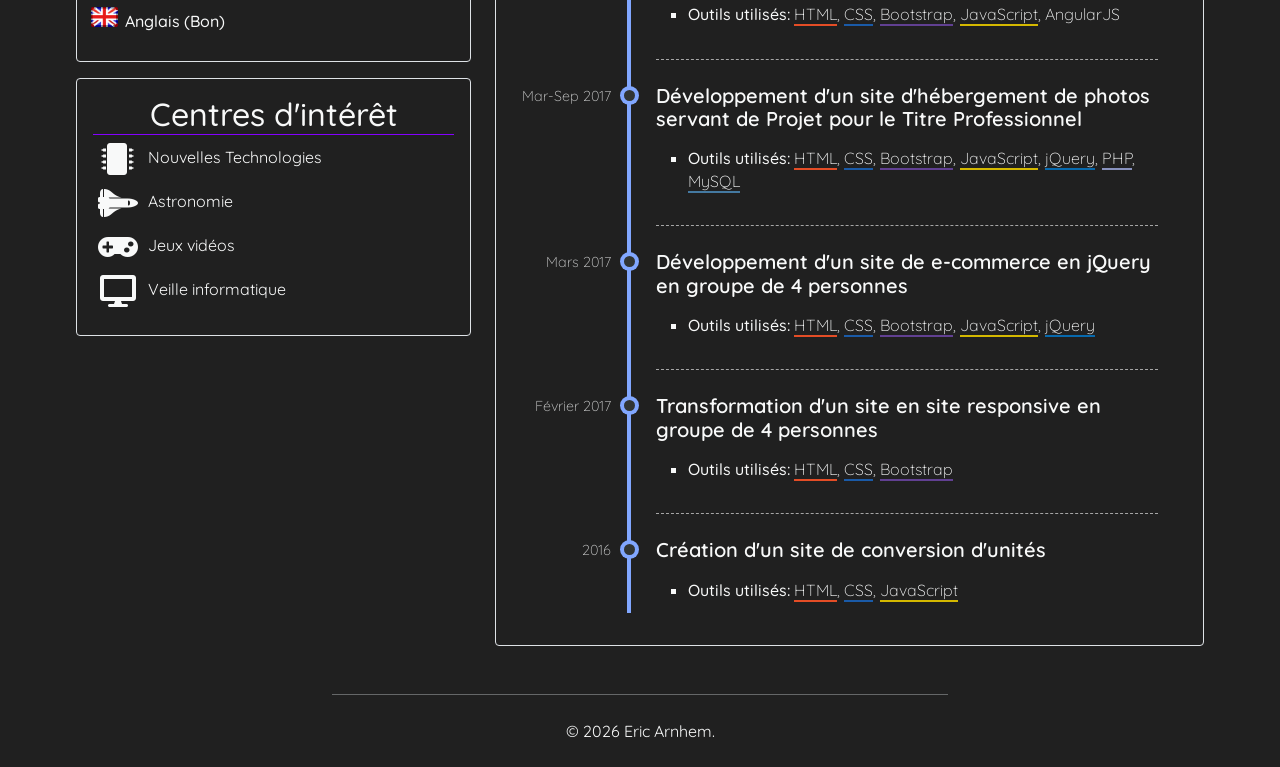
==== commit 7553c04c: "Removed 'Livestreams' hobby Also removed the pulse font-awesome-animation used on the icon." ====
--- a/index.html
+++ b/index.html
@@ -262,11 +262,6 @@
                 </span>Astronomie
               </li>
               <li class="faa-parent animated-hover">
-                <span class="hobbies-icon-container faa-pulse">
-                  <i class="fab fa-twitch"></i>
-                </span>Livestreams
-              </li>
-              <li class="faa-parent animated-hover">
                 <span class="hobbies-icon-container faa-vertical">
                   <i class="fas fa-gamepad"></i>
                 </span>Jeux vidéos
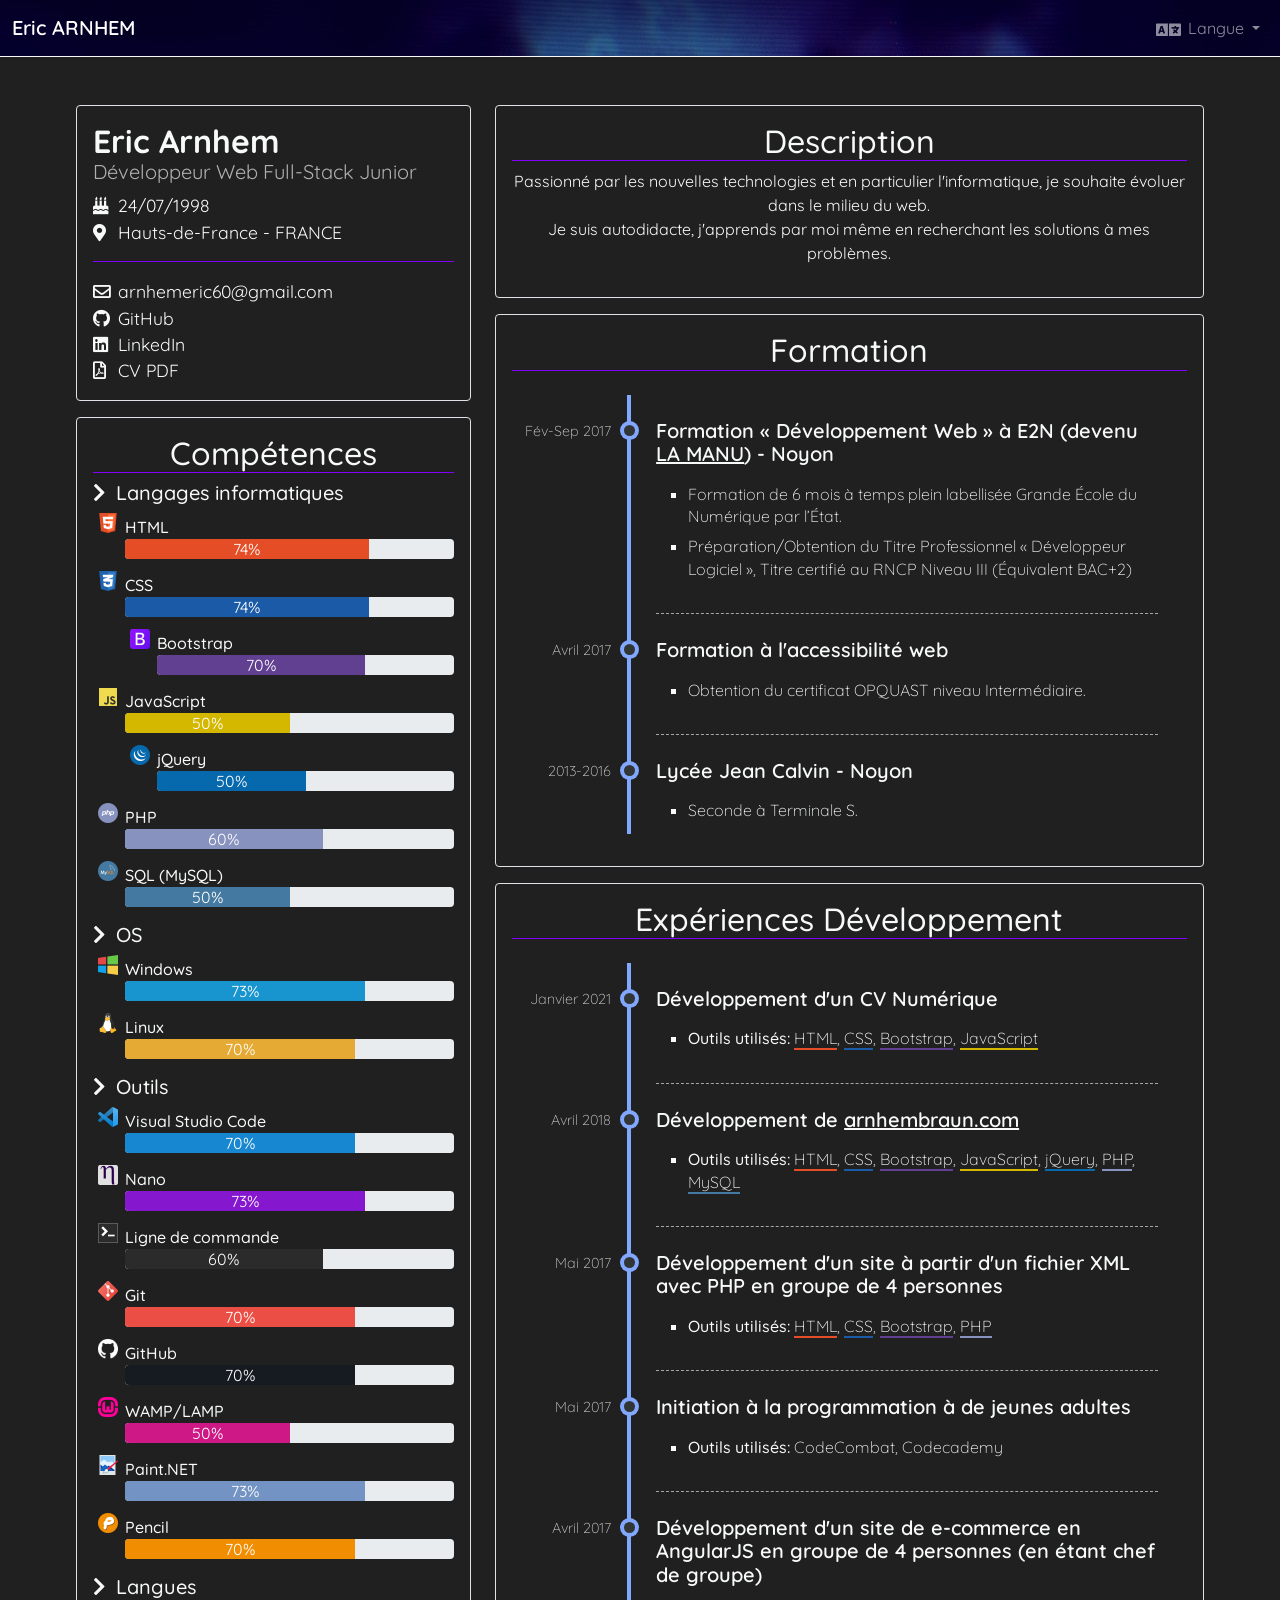
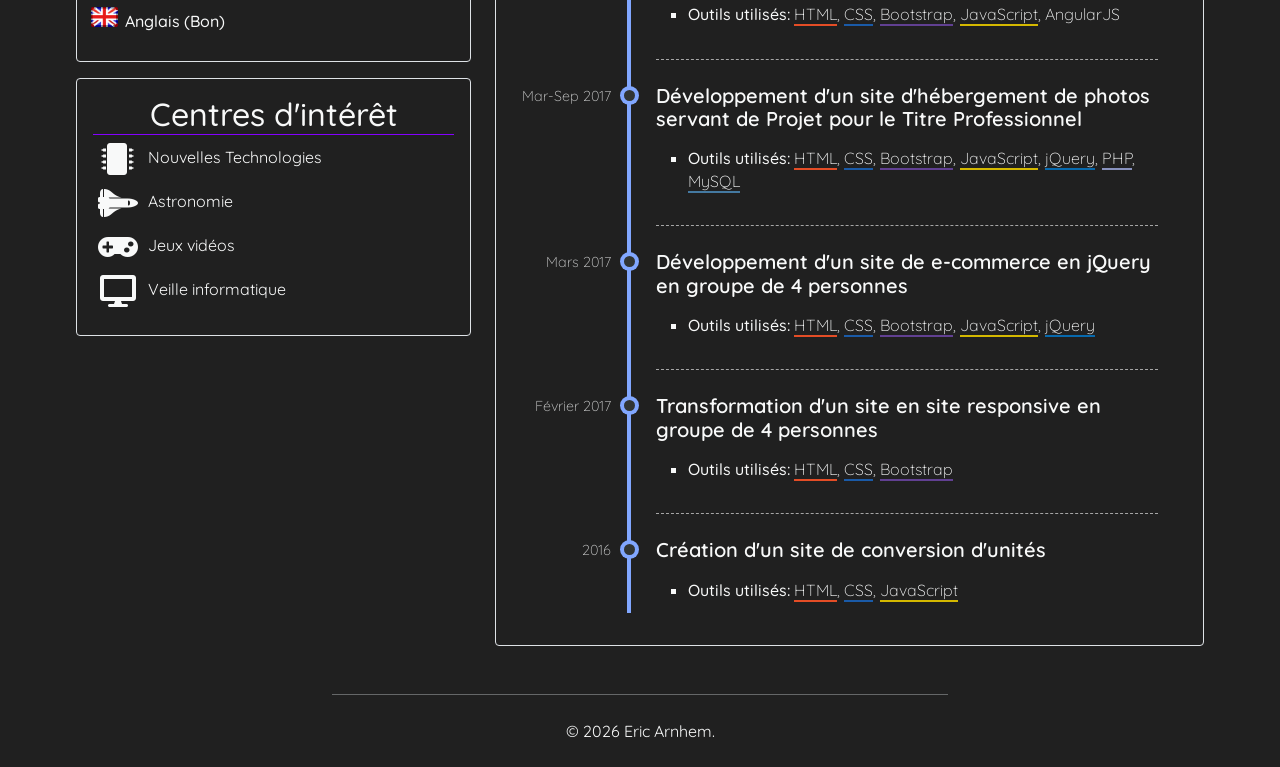
==== commit 443853ea: "Changed 'Fullstack' to 'Full-Stack'" ====
--- a/index.html
+++ b/index.html
@@ -19,7 +19,7 @@
 
   <link rel="stylesheet" href="assets/css/style.css">
 
-  <title>Eric Arnhem - Développeur Web Fullstack Junior</title>
+  <title>Eric Arnhem - Développeur Web Full-Stack Junior</title>
 </head>
 
 <body>
@@ -60,7 +60,7 @@
 
           <h1>
             <span class="fs-2 fw-bold d-block">Eric Arnhem</span>
-            <span id="info-job" class="fs-5 fw-normal d-block">Développeur Web Fullstack Junior</span>
+            <span id="info-job" class="fs-5 fw-normal d-block">Développeur Web Full-Stack Junior</span>
           </h1>
 
           <ul id="info-personnal" class="list-unstyled mb-0 pb-3">
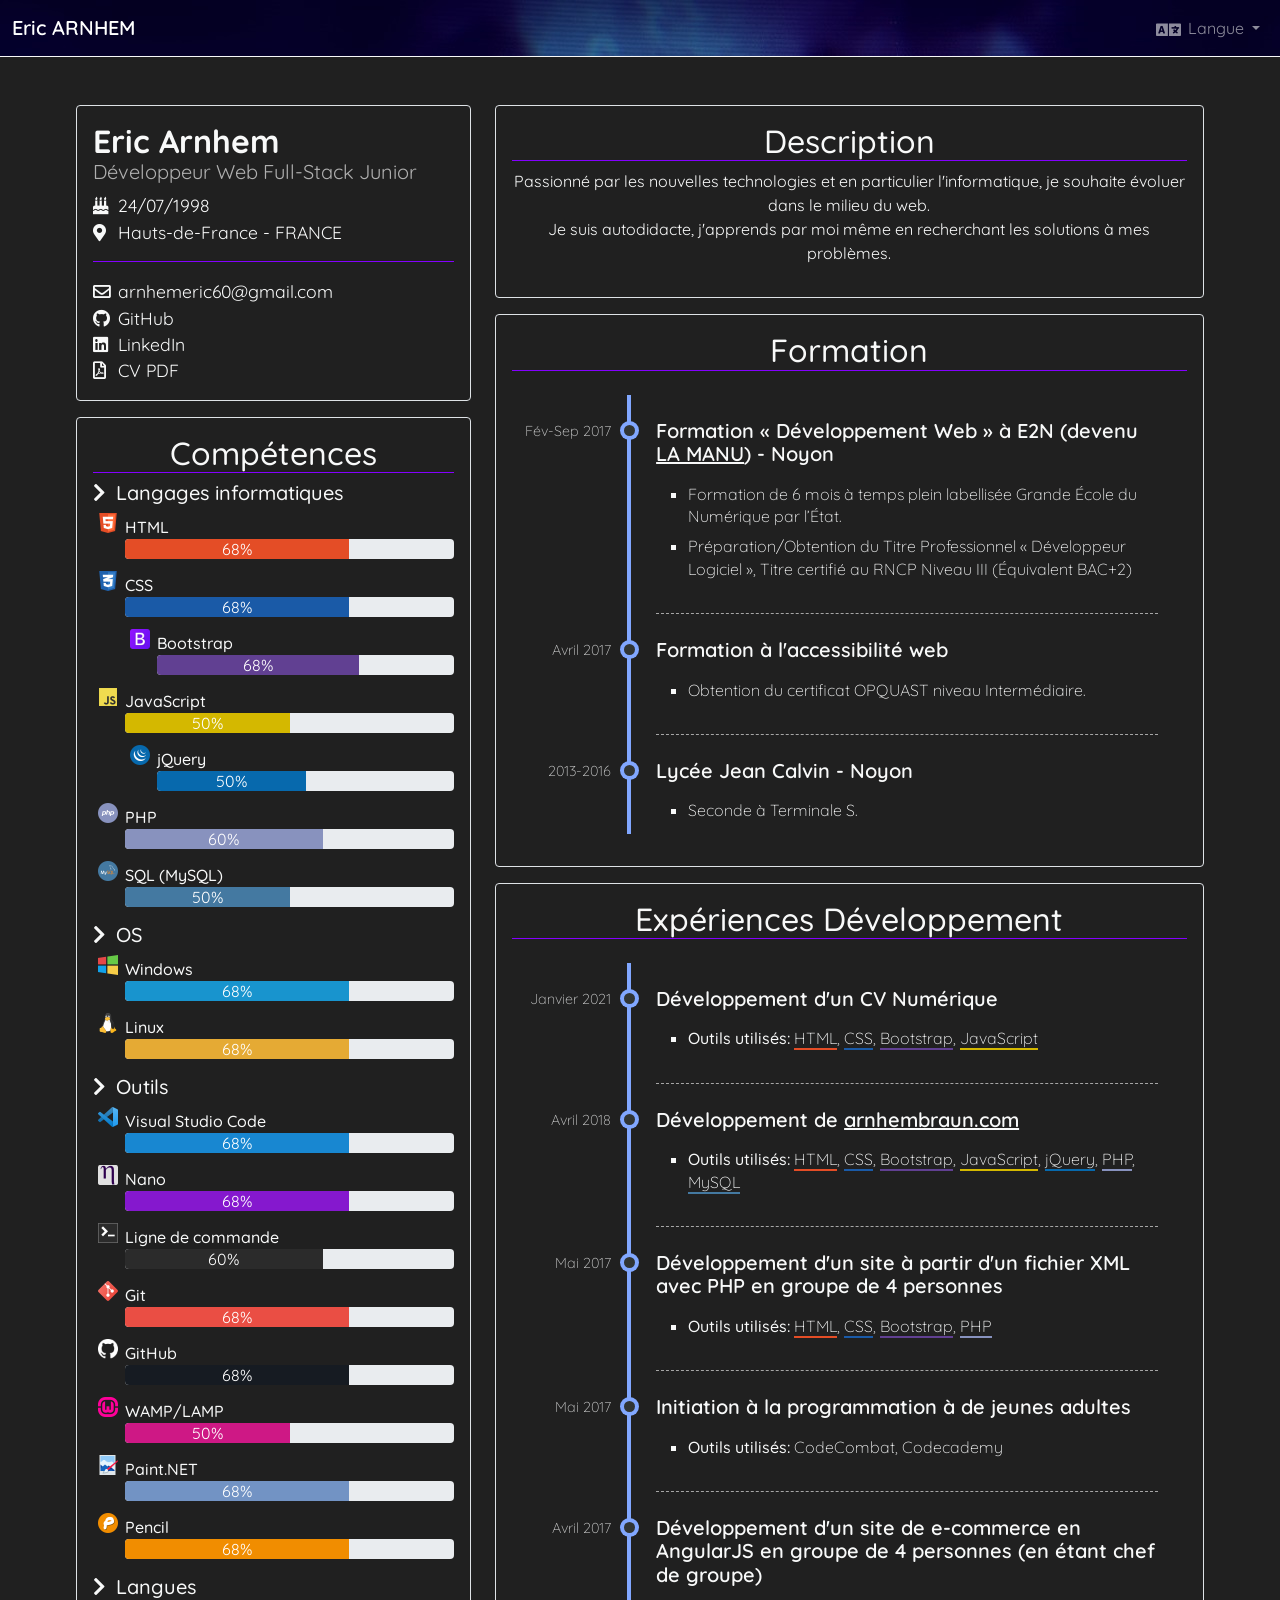
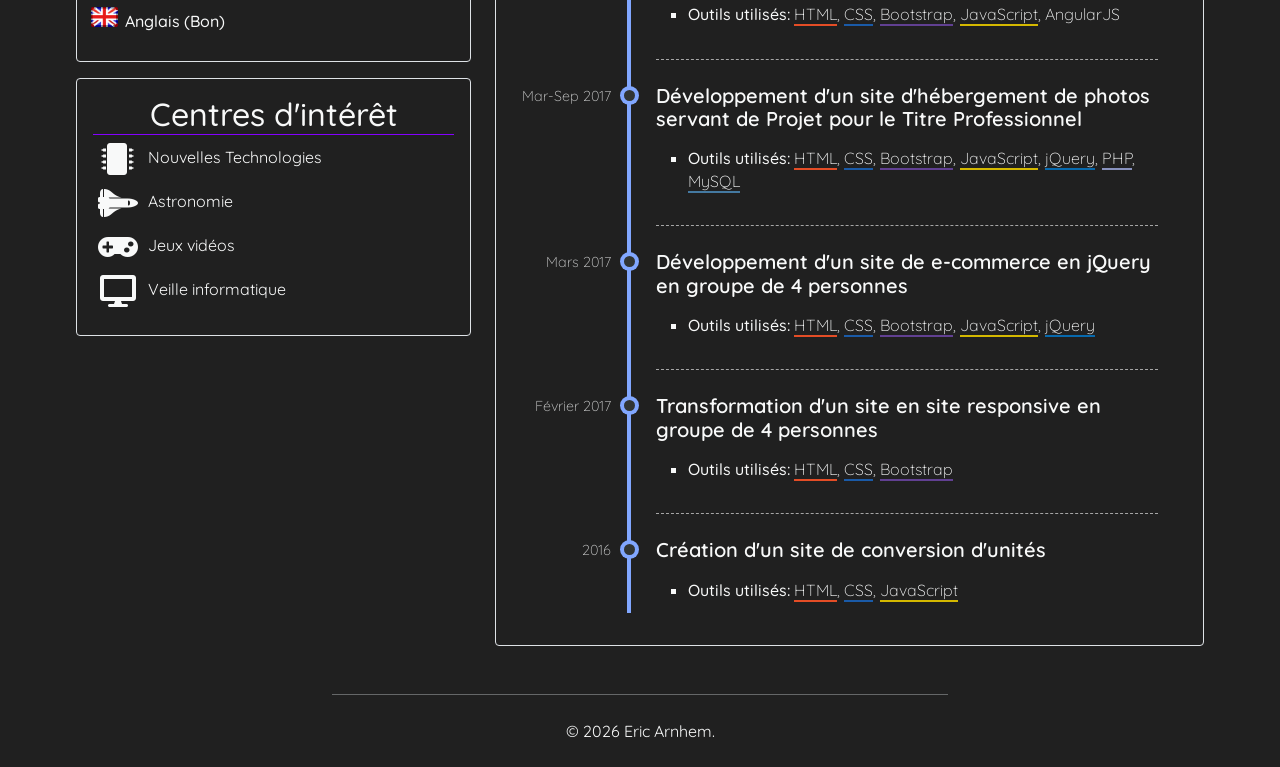
==== commit a9fe8818: "Added Google Analytics" ====
--- a/index.html
+++ b/index.html
@@ -2,6 +2,19 @@
 <html lang="fr">
 
 <head>
+  <!-- Global site tag (gtag.js) - Google Analytics -->
+  <script async src="https://www.googletagmanager.com/gtag/js?id=G-ZQDNRJXFDX"></script>
+  <script>
+    window.dataLayer = window.dataLayer || [];
+
+    function gtag() {
+      dataLayer.push(arguments);
+    }
+    gtag('js', new Date());
+
+    gtag('config', 'G-ZQDNRJXFDX');
+  </script>
+  
   <meta charset="utf-8">
   <meta name="viewport" content="width=device-width, initial-scale=1">
 
@@ -40,8 +53,8 @@
               <i class="fas fa-language" id="language-icon"></i> Langue
             </a>
             <ul class="dropdown-menu dropdown-menu-end dropdown-menu-dark dropdown-menu-custom" aria-labelledby="language-dropdown">
-              <li><a class="dropdown-item" href="#">Français</a></li>
-              <li><a class="dropdown-item" href="#">English</a></li>
+              <li><a class="dropdown-item" href="index.html">Français</a></li>
+              <li><a class="dropdown-item" href="indexEN.html">English</a></li>
             </ul>
           </li>
         </ul>
@@ -385,8 +398,7 @@
                   <span class="experience-title">Initiation à la programmation à de jeunes adultes</span>
                   <ul class="experience-tools">
                     <li>
-                      <span class="fw-500">Outils utilisés: </span>
-                       CodeCombat, Codecademy
+                      <span class="fw-500">Outils utilisés: </span> CodeCombat, Codecademy
                     </li>
                   </ul>
                 </li>
@@ -399,8 +411,7 @@
                       <span class="html-tool">HTML</span>,
                       <span class="css-tool">CSS</span>,
                       <span class="bootstrap-tool">Bootstrap</span>,
-                      <span class="js-tool">JavaScript</span>,
-                      AngularJS
+                      <span class="js-tool">JavaScript</span>, AngularJS
                     </li>
                   </ul>
                 </li>
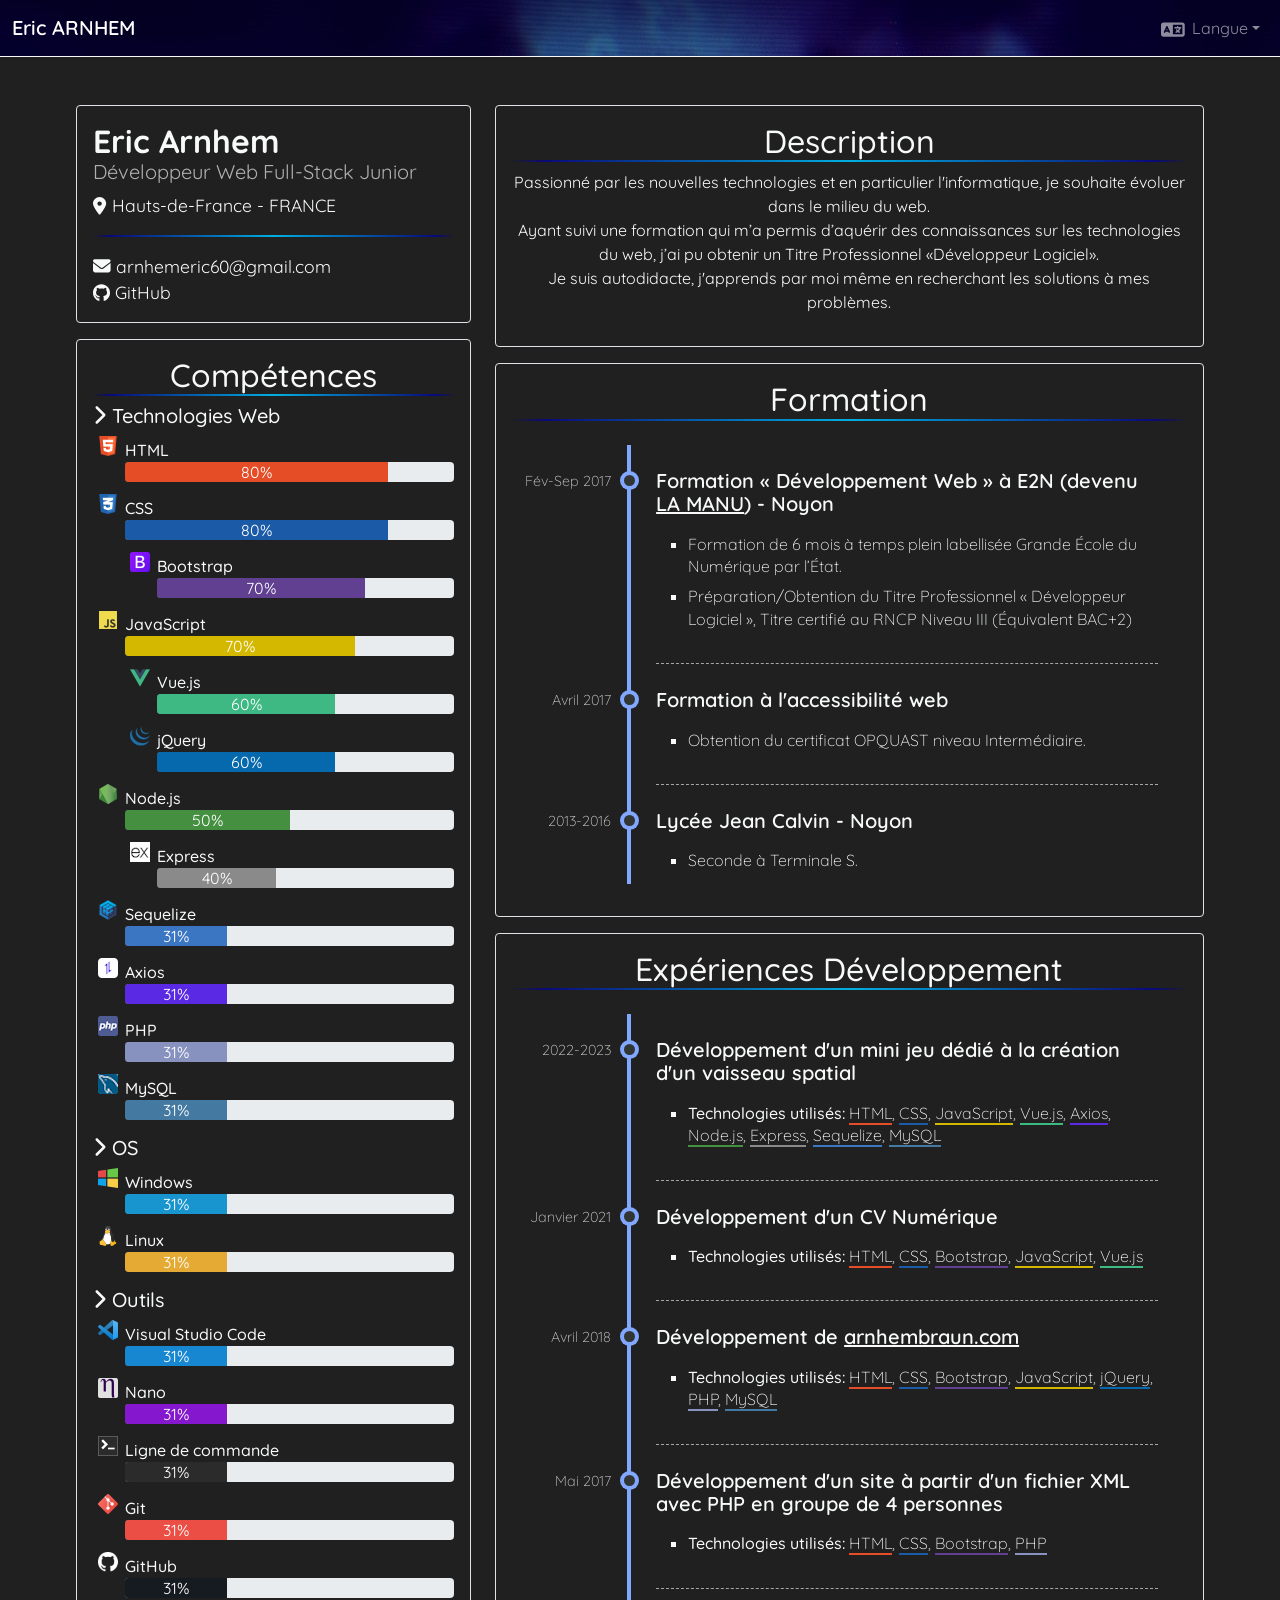
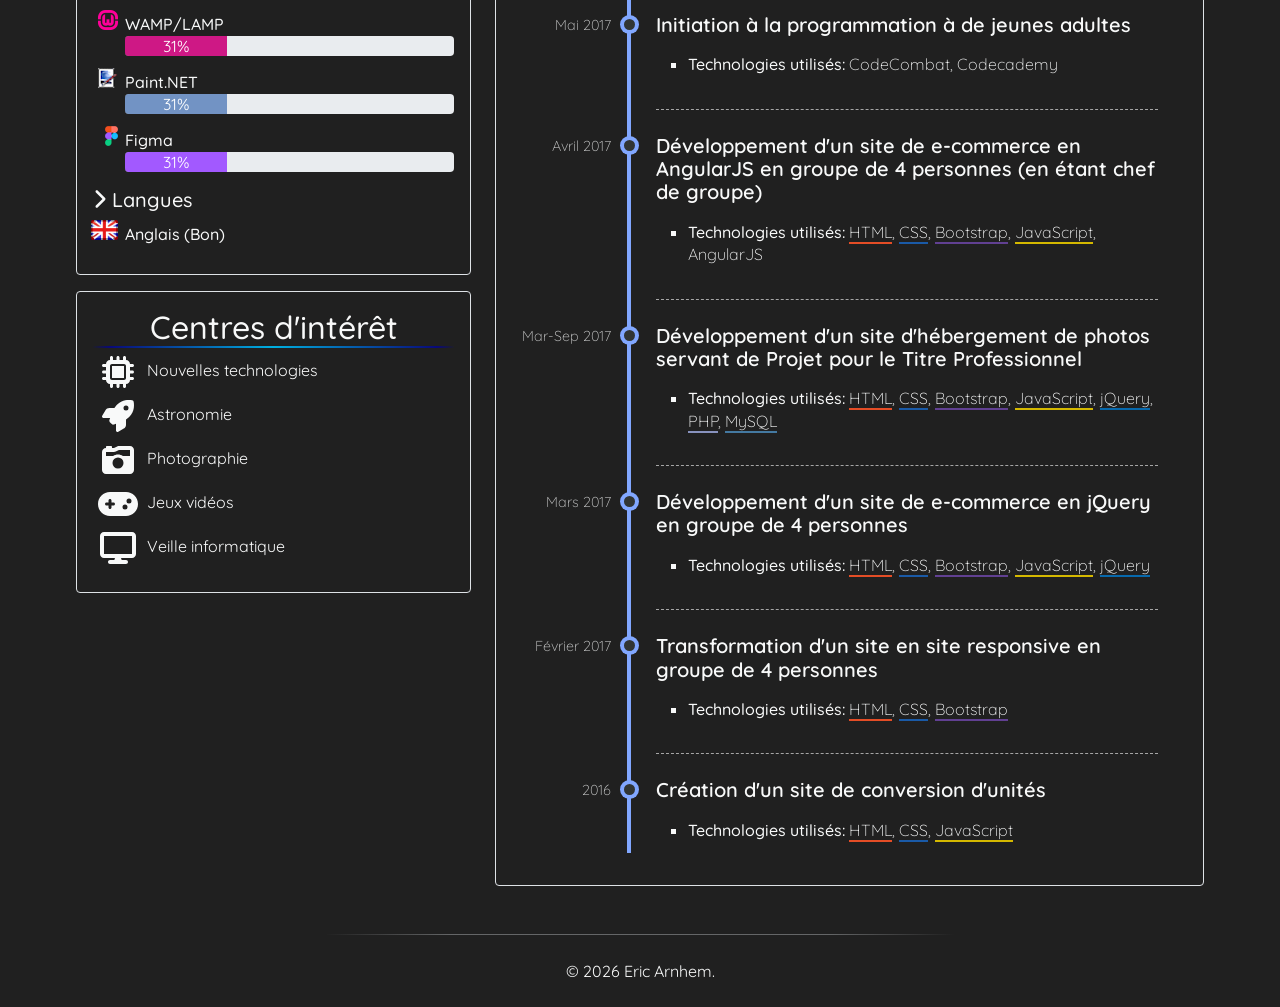
==== commit 0bd439e3: "Deploy to GitHub Pages" ====
--- a/index.html
+++ b/index.html
@@ -1,495 +1,26 @@
 <!DOCTYPE html>
 <html lang="fr">
+  <head>
+    <meta charset="UTF-8">
+    <meta name="viewport" content="width=device-width, initial-scale=1.0">
+    <meta property="og:title" content="Eric Arnhem" />
+    <meta property="og:description" content="Développeur Web Full-Stack Junior" />
+    <meta property="og:type" content="website" />
+    <meta property="og:url" content="https://ericarnhem.github.io/" />
+    <meta property="og:image" content="/public/logo.png" />
 
-<head>
-  <!-- Global site tag (gtag.js) - Google Analytics -->
-  <script async src="https://www.googletagmanager.com/gtag/js?id=G-ZQDNRJXFDX"></script>
-  <script>
-    window.dataLayer = window.dataLayer || [];
+    <link rel="icon" type="image/png" sizes="16x16" href="/favicon/favicon-16x16.png">
+    <link rel="icon" type="image/png" sizes="32x32" href="/favicon/favicon-32x32.png">
 
-    function gtag() {
-      dataLayer.push(arguments);
-    }
-    gtag('js', new Date());
+    <link rel="preconnect" href="https://fonts.gstatic.com">
+    <link href="https://fonts.googleapis.com/css2?family=Quicksand:wght@300;400;500;600;700&display=swap" rel="stylesheet">
 
-    gtag('config', 'G-ZQDNRJXFDX');
-  </script>
-  
-  <meta charset="utf-8">
-  <meta name="viewport" content="width=device-width, initial-scale=1">
-
-  <link rel="icon" type="image/png" href="assets/img/favicons/favicon_16.png" sizes="16x16">
-  <link rel="icon" type="image/png" href="assets/img/favicons/favicon_32.png" sizes="32x32">
-
-  <link rel="preconnect" href="https://fonts.gstatic.com">
-  <link href="https://fonts.googleapis.com/css2?family=Quicksand:wght@300;400;500;600;700&display=swap" rel="stylesheet">
-
-  <link rel="stylesheet" href="assets/lib/bootstrap/css/bootstrap.min.css">
-
-  <link rel="stylesheet" href="assets/lib/fontawesome/css/all.css">
-
-  <link rel="stylesheet" href="assets/lib/font-awesome-animation/css/font-awesome-animation-custom.css">
-
-  <link rel="stylesheet" href="assets/css/style.css">
-
-  <title>Eric Arnhem - Développeur Web Full-Stack Junior</title>
-</head>
-
-<body>
-  <nav class="navbar sticky-top navbar-dark navbar-expand-sm navbar-custom">
-    <div class="container-fluid">
-
-      <span class="navbar-brand mb-0 me-0 me-sm-3">Eric ARNHEM</span>
-
-      <button class="navbar-toggler" type="button" data-bs-toggle="collapse" data-bs-target="#navbar-content" aria-controls="navbar-content" aria-expanded="false" aria-label="Ouvrir le menu de navigation">
-        <span class="navbar-toggler-icon"></span>
-      </button>
-
-      <div class="collapse navbar-collapse" id="navbar-content">
-
-        <ul class="navbar-nav ms-auto mb-1 mb-sm-0">
-          <li class="nav-item dropdown">
-            <a class="nav-link dropdown-toggle" href="#" id="language-dropdown" role="button" data-bs-toggle="dropdown" aria-expanded="false">
-              <i class="fas fa-language" id="language-icon"></i> Langue
-            </a>
-            <ul class="dropdown-menu dropdown-menu-end dropdown-menu-dark dropdown-menu-custom" aria-labelledby="language-dropdown">
-              <li><a class="dropdown-item" href="index.html">Français</a></li>
-              <li><a class="dropdown-item" href="indexEN.html">English</a></li>
-            </ul>
-          </li>
-        </ul>
-      </div>
-
-    </div>
-  </nav>
-
-  <div id="main-container" class="container-fluid mt-md-5">
-    <div id="main-row" class="row justify-content-center mx-auto">
-
-      <div class="col-12 col-sm-12 col-md-5 col-lg-5 col-xl-4 col-xxl-3">
-
-        <!-- Infos -->
-        <div id="block-info" class="p-3 text-center text-md-start">
-
-          <h1>
-            <span class="fs-2 fw-bold d-block">Eric Arnhem</span>
-            <span id="info-job" class="fs-5 fw-normal d-block">Développeur Web Full-Stack Junior</span>
-          </h1>
-
-          <ul id="info-personnal" class="list-unstyled mb-0 pb-3">
-            <li><i class="fas fa-birthday-cake"></i>24/07/1998</li>
-            <li><i class="fas fa-map-marker-alt"></i>Hauts-de-France - FRANCE</li>
-          </ul>
-
-          <ul id="info-links" class="list-unstyled mb-0 mt-3">
-            <li>
-              <a href="mailto:arnhemeric60@gmail.com">
-                <i class="far fa-envelope"></i>arnhemeric60@gmail.com
-              </a>
-            </li>
-            <li>
-              <a href="https://github.com/EricArnhem">
-                <i class="fab fa-github"></i>GitHub
-              </a>
-            </li>
-            <li>
-              <a href="https://linkedin.com/in/eric-arnhem">
-                <i class="fab fa-linkedin"></i>LinkedIn
-              </a>
-            </li>
-            <li>
-              <a href="assets/pdf/CV_ARNHEM_Eric.pdf">
-                <i class="far fa-file-pdf"></i>CV PDF
-              </a>
-            </li>
-          </ul>
-
-        </div>
-
-        <!-- Skills -->
-        <div id="block-skill" class="p-3 mt-md-3">
-          <h2>Compétences</h2>
-
-          <h3 class="fs-5"><i class="fas fa-chevron-right"></i>Langages informatiques</h3>
-          <ul class="skill-list">
-
-            <li id="skill-html">
-              <span class="skill-name">HTML</span>
-              <div class="progress">
-                <div class="progress-bar" role="progressbar" aria-valuenow="80" aria-valuemin="0" aria-valuemax="100">80%</div>
-              </div>
-            </li>
-
-            <li id="skill-css">
-              <span class="skill-name">CSS</span>
-              <div class="progress">
-                <div class="progress-bar" role="progressbar" aria-valuenow="80" aria-valuemin="0" aria-valuemax="100">80%</div>
-              </div>
-
-              <ul class="framework-list">
-                <li id="skill-bootstrap">
-                  <span class="skill-name">Bootstrap</span>
-                  <div class="progress">
-                    <div class="progress-bar" role="progressbar" aria-valuenow="70" aria-valuemin="0" aria-valuemax="100">70%</div>
-                  </div>
-                </li>
-              </ul>
-
-            </li>
-
-            <li id="skill-js">
-              <span class="skill-name">JavaScript</span>
-              <div class="progress">
-                <div class="progress-bar" role="progressbar" aria-valuenow="50" aria-valuemin="0" aria-valuemax="100">50%</div>
-              </div>
-
-              <ul class="framework-list">
-                <li id="skill-jquery">
-                  <span class="skill-name">jQuery</span>
-                  <div class="progress">
-                    <div class="progress-bar" role="progressbar" aria-valuenow="50" aria-valuemin="0" aria-valuemax="100">50%</div>
-                  </div>
-                </li>
-              </ul>
-
-            </li>
-
-            <li id="skill-php">
-              <span class="skill-name">PHP</span>
-              <div class="progress">
-                <div class="progress-bar" role="progressbar" aria-valuenow="60" aria-valuemin="0" aria-valuemax="100">60%</div>
-              </div>
-            </li>
-
-            <li id="skill-sql">
-              <span class="skill-name">SQL (MySQL)</span>
-              <div class="progress">
-                <div class="progress-bar" role="progressbar" aria-valuenow="50" aria-valuemin="0" aria-valuemax="100">50%</div>
-              </div>
-            </li>
-
-          </ul>
-
-          <h3 class="fs-5"><i class="fas fa-chevron-right"></i>OS</h3>
-          <ul class="skill-list">
-
-            <li id="skill-windows">
-              <span class="skill-name">Windows</span>
-              <div class="progress">
-                <div class="progress-bar" role="progressbar" aria-valuenow="80" aria-valuemin="0" aria-valuemax="100">80%</div>
-              </div>
-            </li>
-
-            <li id="skill-linux">
-              <span class="skill-name">Linux</span>
-              <div class="progress">
-                <div class="progress-bar" role="progressbar" aria-valuenow="70" aria-valuemin="0" aria-valuemax="100">70%</div>
-              </div>
-            </li>
-
-          </ul>
-
-          <h3 class="fs-5"><i class="fas fa-chevron-right"></i>Outils</h3>
-          <ul class="skill-list">
-
-            <li id="skill-vscode">
-              <span class="skill-name">Visual Studio Code</span>
-              <div class="progress">
-                <div class="progress-bar" role="progressbar" aria-valuenow="70" aria-valuemin="0" aria-valuemax="100">70%</div>
-              </div>
-            </li>
-
-            <li id="skill-nano">
-              <span class="skill-name">Nano</span>
-              <div class="progress">
-                <div class="progress-bar" role="progressbar" aria-valuenow="90" aria-valuemin="0" aria-valuemax="100">90%</div>
-              </div>
-            </li>
-
-            <li id="skill-commandline">
-              <span class="skill-name">Ligne de commande</span>
-              <div class="progress">
-                <div class="progress-bar" role="progressbar" aria-valuenow="60" aria-valuemin="0" aria-valuemax="100">60%</div>
-              </div>
-            </li>
-
-            <li id="skill-git">
-              <span class="skill-name">Git</span>
-              <div class="progress">
-                <div class="progress-bar" role="progressbar" aria-valuenow="70" aria-valuemin="0" aria-valuemax="100">70%</div>
-              </div>
-            </li>
-
-            <li id="skill-github">
-              <span class="skill-name">GitHub</span>
-              <div class="progress">
-                <div class="progress-bar" role="progressbar" aria-valuenow="70" aria-valuemin="0" aria-valuemax="100">70%</div>
-              </div>
-            </li>
-
-            <li id="skill-wamp">
-              <span class="skill-name">WAMP/LAMP</span>
-              <div class="progress">
-                <div class="progress-bar" role="progressbar" aria-valuenow="50" aria-valuemin="0" aria-valuemax="100">50%</div>
-              </div>
-            </li>
-
-            <li id="skill-paintnet">
-              <span class="skill-name">Paint.NET</span>
-              <div class="progress">
-                <div class="progress-bar" role="progressbar" aria-valuenow="80" aria-valuemin="0" aria-valuemax="100">80%</div>
-              </div>
-            </li>
-
-            <li id="skill-pencil">
-              <span class="skill-name">Pencil</span>
-              <div class="progress">
-                <div class="progress-bar" role="progressbar" aria-valuenow="70" aria-valuemin="0" aria-valuemax="100">70%</div>
-              </div>
-            </li>
-
-          </ul>
-
-          <h3 class="fs-5"><i class="fas fa-chevron-right"></i>Langues</h3>
-          <ul class="skill-list mb-0">
-            <li id="skill-english"><span class="skill-name">Anglais (Bon)</span></li>
-          </ul>
-
-        </div>
-
-        <!-- Hobbies -->
-        <div id="block-hobbies" class="p-3 mt-md-3">
-          <h2>Centres d'intérêt</h2>
-
-          <div class="d-flex justify-content-center d-md-block">
-
-            <ul id="hobbies-list" class="list-unstyled mb-0">
-              <li class="faa-parent animated-hover">
-                <span class="hobbies-icon-container faa-float">
-                  <i class="fas fa-microchip"></i>
-                </span>Nouvelles Technologies
-              </li>
-              <li class="faa-parent animated-hover">
-                <span class="hobbies-icon-container faa-passing">
-                  <i class="fas fa-space-shuttle"></i>
-                </span>Astronomie
-              </li>
-              <li class="faa-parent animated-hover">
-                <span class="hobbies-icon-container faa-vertical">
-                  <i class="fas fa-gamepad"></i>
-                </span>Jeux vidéos
-              </li>
-              <li class="faa-parent animated-hover">
-                <span class="hobbies-icon-container faa-flash">
-                  <i class="fas fa-desktop"></i>
-                </span>Veille informatique
-              </li>
-            </ul>
-
-          </div>
-
-        </div>
-
-      </div>
-
-      <div class="col-12 col-sm-12 col-md-7 col-lg-7 col-xl-7 col-xxl-6">
-
-        <!-- Description -->
-        <div id="block-description" class="p-3">
-
-          <h2>Description</h2>
-          <p class="text-center">Passionné par les nouvelles technologies et en particulier l'informatique, je souhaite évoluer dans le milieu du web.<br>Je suis autodidacte, j'apprends par moi même en recherchant les solutions à mes problèmes.</p>
-
-        </div>
-
-        <!-- Training -->
-        <div id="block-training" class="p-3 mt-md-3">
-
-          <h2>Formation</h2>
-
-          <div class="row px-3">
-
-            <div class="col-9 col-sm-10 col-md-9 col-lg-10 offset-3 offset-sm-2 offset-md-3 offset-lg-2 p-0 pt-3">
-
-              <ul id="training-timeline">
-
-                <li class="training-event" data-date="Fév-Sep 2017">
-                  <span class="training-title">Formation « Développement Web » à E2N (devenu <a href="https://lamanu.fr/" id="link-lamanu" title="Site de LA MANU">LA MANU</a>) - Noyon</span>
-                  <ul class="training-description">
-                    <li>Formation de 6 mois à temps plein labellisée Grande École du Numérique par l’État.</li>
-                    <li>Préparation/Obtention du Titre Professionnel « Développeur Logiciel », Titre certifié au RNCP Niveau III (Équivalent BAC+2)</li>
-                  </ul>
-                </li>
-
-                <li class="training-event" data-date="Avril 2017">
-                  <span class="training-title">Formation à l'accessibilité web</span>
-                  <ul class="training-description">
-                    <li>Obtention du certificat OPQUAST niveau Intermédiaire.</li>
-                  </ul>
-                </li>
-
-                <li class="training-event" data-date="2013-2016">
-                  <span class="training-title">Lycée Jean Calvin - Noyon</span>
-                  <ul class="training-description">
-                    <li>Seconde à Terminale S.</li>
-                  </ul>
-                </li>
-
-              </ul>
-            </div>
-
-          </div>
-
-        </div>
-
-        <div id="block-experience" class="p-3 mt-md-3">
-          <h2>Expériences Développement</h2>
-
-          <!-- Experiences -->
-          <div class="row px-3">
-
-            <div class="col-9 col-sm-10 col-md-9 col-lg-10 offset-3 offset-sm-2 offset-md-3 offset-lg-2 p-0 pt-3">
-
-              <ul id="experience-timeline">
-
-                <li class="experience-event" data-date="Janvier 2021">
-                  <span class="experience-title">Développement d'un CV Numérique</span>
-                  <ul class="experience-tools">
-                    <li>
-                      <span class="fw-500">Outils utilisés: </span>
-                      <span class="html-tool">HTML</span>,
-                      <span class="css-tool">CSS</span>,
-                      <span class="bootstrap-tool">Bootstrap</span>,
-                      <span class="js-tool">JavaScript</span>
-                    </li>
-                  </ul>
-                </li>
-
-                <li class="experience-event" data-date="Avril 2018">
-                  <span class="experience-title">Développement de <a href="https://arnhembraun.com/" id="link-arnhembraun">arnhembraun.com</a></span>
-                  <ul class="experience-tools">
-                    <li>
-                      <span class="fw-500">Outils utilisés: </span>
-                      <span class="html-tool">HTML</span>,
-                      <span class="css-tool">CSS</span>,
-                      <span class="bootstrap-tool">Bootstrap</span>,
-                      <span class="js-tool">JavaScript</span>,
-                      <span class="jquery-tool">jQuery</span>,
-                      <span class="php-tool">PHP</span>,
-                      <span class="sql-tool">MySQL</span>
-                    </li>
-                  </ul>
-                </li>
-
-                <li class="experience-event" data-date="Mai 2017">
-                  <span class="experience-title">Développement d'un site à partir d'un fichier XML avec PHP en groupe de 4 personnes</span>
-                  <ul class="experience-tools">
-                    <li>
-                      <span class="fw-500">Outils utilisés: </span>
-                      <span class="html-tool">HTML</span>,
-                      <span class="css-tool">CSS</span>,
-                      <span class="bootstrap-tool">Bootstrap</span>,
-                      <span class="php-tool">PHP</span>
-                    </li>
-                  </ul>
-                </li>
-
-                <li class="experience-event" data-date="Mai 2017">
-                  <span class="experience-title">Initiation à la programmation à de jeunes adultes</span>
-                  <ul class="experience-tools">
-                    <li>
-                      <span class="fw-500">Outils utilisés: </span> CodeCombat, Codecademy
-                    </li>
-                  </ul>
-                </li>
-
-                <li class="experience-event" data-date="Avril 2017">
-                  <span class="experience-title">Développement d'un site de e-commerce en AngularJS en groupe de 4 personnes (en étant chef de groupe)</span>
-                  <ul class="experience-tools">
-                    <li>
-                      <span class="fw-500">Outils utilisés: </span>
-                      <span class="html-tool">HTML</span>,
-                      <span class="css-tool">CSS</span>,
-                      <span class="bootstrap-tool">Bootstrap</span>,
-                      <span class="js-tool">JavaScript</span>, AngularJS
-                    </li>
-                  </ul>
-                </li>
-
-                <li class="experience-event" data-date="Mar-Sep 2017">
-                  <span class="experience-title">Développement d'un site d'hébergement de photos servant de Projet pour le Titre Professionnel</span>
-                  <ul class="experience-tools">
-                    <li>
-                      <span class="fw-500">Outils utilisés: </span>
-                      <span class="html-tool">HTML</span>,
-                      <span class="css-tool">CSS</span>,
-                      <span class="bootstrap-tool">Bootstrap</span>,
-                      <span class="js-tool">JavaScript</span>,
-                      <span class="jquery-tool">jQuery</span>,
-                      <span class="php-tool">PHP</span>,
-                      <span class="sql-tool">MySQL</span>
-                    </li>
-                  </ul>
-                </li>
-
-                <li class="experience-event" data-date="Mars 2017">
-                  <span class="experience-title">Développement d'un site de e-commerce en jQuery en groupe de 4 personnes</span>
-                  <ul class="experience-tools">
-                    <li>
-                      <span class="fw-500">Outils utilisés: </span>
-                      <span class="html-tool">HTML</span>,
-                      <span class="css-tool">CSS</span>,
-                      <span class="bootstrap-tool">Bootstrap</span>,
-                      <span class="js-tool">JavaScript</span>,
-                      <span class="jquery-tool">jQuery</span>
-                    </li>
-                  </ul>
-                </li>
-
-                <li class="experience-event" data-date="Février 2017">
-                  <span class="experience-title">Transformation d'un site en site responsive en groupe de 4 personnes</span>
-                  <ul class="experience-tools">
-                    <li><span class="fw-500">Outils utilisés: </span>
-                      <span class="html-tool">HTML</span>,
-                      <span class="css-tool">CSS</span>,
-                      <span class="bootstrap-tool">Bootstrap</span>
-                    </li>
-                  </ul>
-                </li>
-
-                <li class="experience-event" data-date="2016">
-                  <span class="experience-title">Création d'un site de conversion d'unités</span>
-                  <ul class="experience-tools">
-                    <li><span class="fw-500">Outils utilisés: </span>
-                      <span class="html-tool">HTML</span>,
-                      <span class="css-tool">CSS</span>,
-                      <span class="js-tool">JavaScript</span>
-                    </li>
-                  </ul>
-                </li>
-
-              </ul>
-
-            </div>
-
-          </div>
-
-        </div>
-
-      </div>
-
-      <div class="row mt-5 justify-content-center">
-        <footer class="col-10 col-sm-8 col-lg-6 py-4 text-center">
-          <span>© <span id="current-year"></span> Eric Arnhem.</span>
-        </footer>
-      </div>
-
-    </div>
-  </div>
-
-  <script src="assets/lib/bootstrap/js/bootstrap.min.js"></script>
-  <script src="assets/js/progressBars.js"></script>
-  <script src="assets/js/currentYear.js"></script>
-</body>
-
+    <title>Eric Arnhem - Développeur Web Full-Stack Junior</title>
+    <script type="module" crossorigin src="/assets/index-3a500fa4.js"></script>
+    <link rel="stylesheet" href="/assets/index-5551582a.css">
+  </head>
+  <body>
+    <div id="app"></div>
+    
+  </body>
 </html>
--- a/assets/index-5551582a.css
+++ b/assets/index-5551582a.css
@@ -0,0 +1,5 @@
+@charset "UTF-8";/*!
+* Bootstrap  v5.3.1 (https://getbootstrap.com/)
+* Copyright 2011-2023 The Bootstrap Authors
+* Licensed under MIT (https://github.com/twbs/bootstrap/blob/main/LICENSE)
+*/:root,[data-bs-theme=light]{--bs-blue:#0d6efd;--bs-indigo:#6610f2;--bs-purple:#6f42c1;--bs-pink:#d63384;--bs-red:#dc3545;--bs-orange:#fd7e14;--bs-yellow:#ffc107;--bs-green:#198754;--bs-teal:#20c997;--bs-cyan:#0dcaf0;--bs-black:#000;--bs-white:#fff;--bs-gray:#6c757d;--bs-gray-dark:#343a40;--bs-gray-100:#f8f9fa;--bs-gray-200:#e9ecef;--bs-gray-300:#dee2e6;--bs-gray-400:#ced4da;--bs-gray-500:#adb5bd;--bs-gray-600:#6c757d;--bs-gray-700:#495057;--bs-gray-800:#343a40;--bs-gray-900:#212529;--bs-primary:#0d6efd;--bs-secondary:#6c757d;--bs-success:#198754;--bs-info:#0dcaf0;--bs-warning:#ffc107;--bs-danger:#dc3545;--bs-light:#f8f9fa;--bs-dark:#212529;--bs-primary-rgb:13,110,253;--bs-secondary-rgb:108,117,125;--bs-success-rgb:25,135,84;--bs-info-rgb:13,202,240;--bs-warning-rgb:255,193,7;--bs-danger-rgb:220,53,69;--bs-light-rgb:248,249,250;--bs-dark-rgb:33,37,41;--bs-primary-text-emphasis:#052c65;--bs-secondary-text-emphasis:#2b2f32;--bs-success-text-emphasis:#0a3622;--bs-info-text-emphasis:#055160;--bs-warning-text-emphasis:#664d03;--bs-danger-text-emphasis:#58151c;--bs-light-text-emphasis:#495057;--bs-dark-text-emphasis:#495057;--bs-primary-bg-subtle:#cfe2ff;--bs-secondary-bg-subtle:#e2e3e5;--bs-success-bg-subtle:#d1e7dd;--bs-info-bg-subtle:#cff4fc;--bs-warning-bg-subtle:#fff3cd;--bs-danger-bg-subtle:#f8d7da;--bs-light-bg-subtle:#fcfcfd;--bs-dark-bg-subtle:#ced4da;--bs-primary-border-subtle:#9ec5fe;--bs-secondary-border-subtle:#c4c8cb;--bs-success-border-subtle:#a3cfbb;--bs-info-border-subtle:#9eeaf9;--bs-warning-border-subtle:#ffe69c;--bs-danger-border-subtle:#f1aeb5;--bs-light-border-subtle:#e9ecef;--bs-dark-border-subtle:#adb5bd;--bs-white-rgb:255,255,255;--bs-black-rgb:0,0,0;--bs-font-sans-serif:system-ui,-apple-system,"Segoe UI",Roboto,"Helvetica Neue","Noto Sans","Liberation Sans",Arial,sans-serif,"Apple Color Emoji","Segoe UI Emoji","Segoe UI Symbol","Noto Color Emoji";--bs-font-monospace:SFMono-Regular,Menlo,Monaco,Consolas,"Liberation Mono","Courier New",monospace;--bs-gradient:linear-gradient(180deg, rgba(255, 255, 255, .15), rgba(255, 255, 255, 0));--bs-body-font-family:var(--bs-font-sans-serif);--bs-body-font-size:1rem;--bs-body-font-weight:400;--bs-body-line-height:1.5;--bs-body-color:#212529;--bs-body-color-rgb:33,37,41;--bs-body-bg:#fff;--bs-body-bg-rgb:255,255,255;--bs-emphasis-color:#000;--bs-emphasis-color-rgb:0,0,0;--bs-secondary-color:rgba(33, 37, 41, .75);--bs-secondary-color-rgb:33,37,41;--bs-secondary-bg:#e9ecef;--bs-secondary-bg-rgb:233,236,239;--bs-tertiary-color:rgba(33, 37, 41, .5);--bs-tertiary-color-rgb:33,37,41;--bs-tertiary-bg:#f8f9fa;--bs-tertiary-bg-rgb:248,249,250;--bs-heading-color:inherit;--bs-link-color:#0d6efd;--bs-link-color-rgb:13,110,253;--bs-link-decoration:underline;--bs-link-hover-color:#0a58ca;--bs-link-hover-color-rgb:10,88,202;--bs-code-color:#d63384;--bs-highlight-bg:#fff3cd;--bs-border-width:1px;--bs-border-style:solid;--bs-border-color:#dee2e6;--bs-border-color-translucent:rgba(0, 0, 0, .175);--bs-border-radius:.375rem;--bs-border-radius-sm:.25rem;--bs-border-radius-lg:.5rem;--bs-border-radius-xl:1rem;--bs-border-radius-xxl:2rem;--bs-border-radius-2xl:var(--bs-border-radius-xxl);--bs-border-radius-pill:50rem;--bs-box-shadow:0 .5rem 1rem rgba(0, 0, 0, .15);--bs-box-shadow-sm:0 .125rem .25rem rgba(0, 0, 0, .075);--bs-box-shadow-lg:0 1rem 3rem rgba(0, 0, 0, .175);--bs-box-shadow-inset:inset 0 1px 2px rgba(0, 0, 0, .075);--bs-focus-ring-width:.25rem;--bs-focus-ring-opacity:.25;--bs-focus-ring-color:rgba(13, 110, 253, .25);--bs-form-valid-color:#198754;--bs-form-valid-border-color:#198754;--bs-form-invalid-color:#dc3545;--bs-form-invalid-border-color:#dc3545}[data-bs-theme=dark]{color-scheme:dark;--bs-body-color:#dee2e6;--bs-body-color-rgb:222,226,230;--bs-body-bg:#212529;--bs-body-bg-rgb:33,37,41;--bs-emphasis-color:#fff;--bs-emphasis-color-rgb:255,255,255;--bs-secondary-color:rgba(222, 226, 230, .75);--bs-secondary-color-rgb:222,226,230;--bs-secondary-bg:#343a40;--bs-secondary-bg-rgb:52,58,64;--bs-tertiary-color:rgba(222, 226, 230, .5);--bs-tertiary-color-rgb:222,226,230;--bs-tertiary-bg:#2b3035;--bs-tertiary-bg-rgb:43,48,53;--bs-primary-text-emphasis:#6ea8fe;--bs-secondary-text-emphasis:#a7acb1;--bs-success-text-emphasis:#75b798;--bs-info-text-emphasis:#6edff6;--bs-warning-text-emphasis:#ffda6a;--bs-danger-text-emphasis:#ea868f;--bs-light-text-emphasis:#f8f9fa;--bs-dark-text-emphasis:#dee2e6;--bs-primary-bg-subtle:#031633;--bs-secondary-bg-subtle:#161719;--bs-success-bg-subtle:#051b11;--bs-info-bg-subtle:#032830;--bs-warning-bg-subtle:#332701;--bs-danger-bg-subtle:#2c0b0e;--bs-light-bg-subtle:#343a40;--bs-dark-bg-subtle:#1a1d20;--bs-primary-border-subtle:#084298;--bs-secondary-border-subtle:#41464b;--bs-success-border-subtle:#0f5132;--bs-info-border-subtle:#087990;--bs-warning-border-subtle:#997404;--bs-danger-border-subtle:#842029;--bs-light-border-subtle:#495057;--bs-dark-border-subtle:#343a40;--bs-heading-color:inherit;--bs-link-color:#6ea8fe;--bs-link-hover-color:#8bb9fe;--bs-link-color-rgb:110,168,254;--bs-link-hover-color-rgb:139,185,254;--bs-code-color:#e685b5;--bs-border-color:#495057;--bs-border-color-translucent:rgba(255, 255, 255, .15);--bs-form-valid-color:#75b798;--bs-form-valid-border-color:#75b798;--bs-form-invalid-color:#ea868f;--bs-form-invalid-border-color:#ea868f}*,:after,:before{box-sizing:border-box}@media (prefers-reduced-motion:no-preference){:root{scroll-behavior:smooth}}body{margin:0;font-family:var(--bs-body-font-family);font-size:var(--bs-body-font-size);font-weight:var(--bs-body-font-weight);line-height:var(--bs-body-line-height);color:var(--bs-body-color);text-align:var(--bs-body-text-align);background-color:var(--bs-body-bg);-webkit-text-size-adjust:100%;-webkit-tap-highlight-color:transparent}hr{margin:1rem 0;color:inherit;border:0;border-top:var(--bs-border-width) solid;opacity:.25}.h1,.h2,.h3,.h4,.h5,.h6,h1,h2,h3,h4,h5,h6{margin-top:0;margin-bottom:.5rem;font-weight:500;line-height:1.2;color:var(--bs-heading-color)}.h1,h1{font-size:calc(1.375rem + 1.5vw)}@media (min-width:1200px){.h1,h1{font-size:2.5rem}}.h2,h2{font-size:calc(1.325rem + .9vw)}@media (min-width:1200px){.h2,h2{font-size:2rem}}.h3,h3{font-size:calc(1.3rem + .6vw)}@media (min-width:1200px){.h3,h3{font-size:1.75rem}}.h4,h4{font-size:calc(1.275rem + .3vw)}@media (min-width:1200px){.h4,h4{font-size:1.5rem}}.h5,h5{font-size:1.25rem}.h6,h6{font-size:1rem}p{margin-top:0;margin-bottom:1rem}abbr[title]{-webkit-text-decoration:underline dotted;text-decoration:underline dotted;cursor:help;-webkit-text-decoration-skip-ink:none;text-decoration-skip-ink:none}address{margin-bottom:1rem;font-style:normal;line-height:inherit}ol,ul{padding-left:2rem}dl,ol,ul{margin-top:0;margin-bottom:1rem}ol ol,ol ul,ul ol,ul ul{margin-bottom:0}dt{font-weight:700}dd{margin-bottom:.5rem;margin-left:0}blockquote{margin:0 0 1rem}b,strong{font-weight:bolder}.small,small{font-size:.875em}.mark,mark{padding:.1875em;background-color:var(--bs-highlight-bg)}sub,sup{position:relative;font-size:.75em;line-height:0;vertical-align:baseline}sub{bottom:-.25em}sup{top:-.5em}a{color:rgba(var(--bs-link-color-rgb),var(--bs-link-opacity,1));text-decoration:underline}a:hover{--bs-link-color-rgb:var(--bs-link-hover-color-rgb)}a:not([href]):not([class]),a:not([href]):not([class]):hover{color:inherit;text-decoration:none}code,kbd,pre,samp{font-family:var(--bs-font-monospace);font-size:1em}pre{display:block;margin-top:0;margin-bottom:1rem;overflow:auto;font-size:.875em}pre code{font-size:inherit;color:inherit;word-break:normal}code{font-size:.875em;color:var(--bs-code-color);word-wrap:break-word}a>code{color:inherit}kbd{padding:.1875rem .375rem;font-size:.875em;color:var(--bs-body-bg);background-color:var(--bs-body-color);border-radius:.25rem}kbd kbd{padding:0;font-size:1em}figure{margin:0 0 1rem}img,svg{vertical-align:middle}table{caption-side:bottom;border-collapse:collapse}caption{padding-top:.5rem;padding-bottom:.5rem;color:var(--bs-secondary-color);text-align:left}th{text-align:inherit;text-align:-webkit-match-parent}tbody,td,tfoot,th,thead,tr{border-color:inherit;border-style:solid;border-width:0}label{display:inline-block}button{border-radius:0}button:focus:not(:focus-visible){outline:0}button,input,optgroup,select,textarea{margin:0;font-family:inherit;font-size:inherit;line-height:inherit}button,select{text-transform:none}[role=button]{cursor:pointer}select{word-wrap:normal}select:disabled{opacity:1}[list]:not([type=date]):not([type=datetime-local]):not([type=month]):not([type=week]):not([type=time])::-webkit-calendar-picker-indicator{display:none!important}[type=button],[type=reset],[type=submit],button{-webkit-appearance:button}[type=button]:not(:disabled),[type=reset]:not(:disabled),[type=submit]:not(:disabled),button:not(:disabled){cursor:pointer}::-moz-focus-inner{padding:0;border-style:none}textarea{resize:vertical}fieldset{min-width:0;padding:0;margin:0;border:0}legend{float:left;width:100%;padding:0;margin-bottom:.5rem;font-size:calc(1.275rem + .3vw);line-height:inherit}@media (min-width:1200px){legend{font-size:1.5rem}}legend+*{clear:left}::-webkit-datetime-edit-day-field,::-webkit-datetime-edit-fields-wrapper,::-webkit-datetime-edit-hour-field,::-webkit-datetime-edit-minute,::-webkit-datetime-edit-month-field,::-webkit-datetime-edit-text,::-webkit-datetime-edit-year-field{padding:0}::-webkit-inner-spin-button{height:auto}[type=search]{-webkit-appearance:textfield;outline-offset:-2px}::-webkit-search-decoration{-webkit-appearance:none}::-webkit-color-swatch-wrapper{padding:0}::-webkit-file-upload-button{font:inherit;-webkit-appearance:button}::file-selector-button{font:inherit;-webkit-appearance:button}output{display:inline-block}iframe{border:0}summary{display:list-item;cursor:pointer}progress{vertical-align:baseline}[hidden]{display:none!important}.lead{font-size:1.25rem;font-weight:300}.display-1{font-size:calc(1.625rem + 4.5vw);font-weight:300;line-height:1.2}@media (min-width:1200px){.display-1{font-size:5rem}}.display-2{font-size:calc(1.575rem + 3.9vw);font-weight:300;line-height:1.2}@media (min-width:1200px){.display-2{font-size:4.5rem}}.display-3{font-size:calc(1.525rem + 3.3vw);font-weight:300;line-height:1.2}@media (min-width:1200px){.display-3{font-size:4rem}}.display-4{font-size:calc(1.475rem + 2.7vw);font-weight:300;line-height:1.2}@media (min-width:1200px){.display-4{font-size:3.5rem}}.display-5{font-size:calc(1.425rem + 2.1vw);font-weight:300;line-height:1.2}@media (min-width:1200px){.display-5{font-size:3rem}}.display-6{font-size:calc(1.375rem + 1.5vw);font-weight:300;line-height:1.2}@media (min-width:1200px){.display-6{font-size:2.5rem}}.list-unstyled,.list-inline{padding-left:0;list-style:none}.list-inline-item{display:inline-block}.list-inline-item:not(:last-child){margin-right:.5rem}.initialism{font-size:.875em;text-transform:uppercase}.blockquote{margin-bottom:1rem;font-size:1.25rem}.blockquote>:last-child{margin-bottom:0}.blockquote-footer{margin-top:-1rem;margin-bottom:1rem;font-size:.875em;color:#6c757d}.blockquote-footer:before{content:"— "}.img-fluid{max-width:100%;height:auto}.img-thumbnail{padding:.25rem;background-color:var(--bs-body-bg);border:var(--bs-border-width) solid var(--bs-border-color);border-radius:var(--bs-border-radius);max-width:100%;height:auto}.figure{display:inline-block}.figure-img{margin-bottom:.5rem;line-height:1}.figure-caption{font-size:.875em;color:var(--bs-secondary-color)}.container,.container-fluid,.container-lg,.container-md,.container-sm,.container-xl,.container-xxl{--bs-gutter-x:1.5rem;--bs-gutter-y:0;width:100%;padding-right:calc(var(--bs-gutter-x) * .5);padding-left:calc(var(--bs-gutter-x) * .5);margin-right:auto;margin-left:auto}@media (min-width:576px){.container,.container-sm{max-width:540px}}@media (min-width:768px){.container,.container-md,.container-sm{max-width:720px}}@media (min-width:992px){.container,.container-lg,.container-md,.container-sm{max-width:960px}}@media (min-width:1200px){.container,.container-lg,.container-md,.container-sm,.container-xl{max-width:1140px}}@media (min-width:1400px){.container,.container-lg,.container-md,.container-sm,.container-xl,.container-xxl{max-width:1320px}}:root{--bs-breakpoint-xs:0;--bs-breakpoint-sm:576px;--bs-breakpoint-md:768px;--bs-breakpoint-lg:992px;--bs-breakpoint-xl:1200px;--bs-breakpoint-xxl:1400px}.row{--bs-gutter-x:1.5rem;--bs-gutter-y:0;display:flex;flex-wrap:wrap;margin-top:calc(-1 * var(--bs-gutter-y));margin-right:calc(-.5 * var(--bs-gutter-x));margin-left:calc(-.5 * var(--bs-gutter-x))}.row>*{flex-shrink:0;width:100%;max-width:100%;padding-right:calc(var(--bs-gutter-x) * .5);padding-left:calc(var(--bs-gutter-x) * .5);margin-top:var(--bs-gutter-y)}.col{flex:1 0 0%}.row-cols-auto>*{flex:0 0 auto;width:auto}.row-cols-1>*{flex:0 0 auto;width:100%}.row-cols-2>*{flex:0 0 auto;width:50%}.row-cols-3>*{flex:0 0 auto;width:33.3333333333%}.row-cols-4>*{flex:0 0 auto;width:25%}.row-cols-5>*{flex:0 0 auto;width:20%}.row-cols-6>*{flex:0 0 auto;width:16.6666666667%}.col-auto{flex:0 0 auto;width:auto}.col-1{flex:0 0 auto;width:8.33333333%}.col-2{flex:0 0 auto;width:16.66666667%}.col-3{flex:0 0 auto;width:25%}.col-4{flex:0 0 auto;width:33.33333333%}.col-5{flex:0 0 auto;width:41.66666667%}.col-6{flex:0 0 auto;width:50%}.col-7{flex:0 0 auto;width:58.33333333%}.col-8{flex:0 0 auto;width:66.66666667%}.col-9{flex:0 0 auto;width:75%}.col-10{flex:0 0 auto;width:83.33333333%}.col-11{flex:0 0 auto;width:91.66666667%}.col-12{flex:0 0 auto;width:100%}.offset-1{margin-left:8.33333333%}.offset-2{margin-left:16.66666667%}.offset-3{margin-left:25%}.offset-4{margin-left:33.33333333%}.offset-5{margin-left:41.66666667%}.offset-6{margin-left:50%}.offset-7{margin-left:58.33333333%}.offset-8{margin-left:66.66666667%}.offset-9{margin-left:75%}.offset-10{margin-left:83.33333333%}.offset-11{margin-left:91.66666667%}.g-0,.gx-0{--bs-gutter-x:0}.g-0,.gy-0{--bs-gutter-y:0}.g-1,.gx-1{--bs-gutter-x:.25rem}.g-1,.gy-1{--bs-gutter-y:.25rem}.g-2,.gx-2{--bs-gutter-x:.5rem}.g-2,.gy-2{--bs-gutter-y:.5rem}.g-3,.gx-3{--bs-gutter-x:1rem}.g-3,.gy-3{--bs-gutter-y:1rem}.g-4,.gx-4{--bs-gutter-x:1.5rem}.g-4,.gy-4{--bs-gutter-y:1.5rem}.g-5,.gx-5{--bs-gutter-x:3rem}.g-5,.gy-5{--bs-gutter-y:3rem}@media (min-width:576px){.col-sm{flex:1 0 0%}.row-cols-sm-auto>*{flex:0 0 auto;width:auto}.row-cols-sm-1>*{flex:0 0 auto;width:100%}.row-cols-sm-2>*{flex:0 0 auto;width:50%}.row-cols-sm-3>*{flex:0 0 auto;width:33.3333333333%}.row-cols-sm-4>*{flex:0 0 auto;width:25%}.row-cols-sm-5>*{flex:0 0 auto;width:20%}.row-cols-sm-6>*{flex:0 0 auto;width:16.6666666667%}.col-sm-auto{flex:0 0 auto;width:auto}.col-sm-1{flex:0 0 auto;width:8.33333333%}.col-sm-2{flex:0 0 auto;width:16.66666667%}.col-sm-3{flex:0 0 auto;width:25%}.col-sm-4{flex:0 0 auto;width:33.33333333%}.col-sm-5{flex:0 0 auto;width:41.66666667%}.col-sm-6{flex:0 0 auto;width:50%}.col-sm-7{flex:0 0 auto;width:58.33333333%}.col-sm-8{flex:0 0 auto;width:66.66666667%}.col-sm-9{flex:0 0 auto;width:75%}.col-sm-10{flex:0 0 auto;width:83.33333333%}.col-sm-11{flex:0 0 auto;width:91.66666667%}.col-sm-12{flex:0 0 auto;width:100%}.offset-sm-0{margin-left:0}.offset-sm-1{margin-left:8.33333333%}.offset-sm-2{margin-left:16.66666667%}.offset-sm-3{margin-left:25%}.offset-sm-4{margin-left:33.33333333%}.offset-sm-5{margin-left:41.66666667%}.offset-sm-6{margin-left:50%}.offset-sm-7{margin-left:58.33333333%}.offset-sm-8{margin-left:66.66666667%}.offset-sm-9{margin-left:75%}.offset-sm-10{margin-left:83.33333333%}.offset-sm-11{margin-left:91.66666667%}.g-sm-0,.gx-sm-0{--bs-gutter-x:0}.g-sm-0,.gy-sm-0{--bs-gutter-y:0}.g-sm-1,.gx-sm-1{--bs-gutter-x:.25rem}.g-sm-1,.gy-sm-1{--bs-gutter-y:.25rem}.g-sm-2,.gx-sm-2{--bs-gutter-x:.5rem}.g-sm-2,.gy-sm-2{--bs-gutter-y:.5rem}.g-sm-3,.gx-sm-3{--bs-gutter-x:1rem}.g-sm-3,.gy-sm-3{--bs-gutter-y:1rem}.g-sm-4,.gx-sm-4{--bs-gutter-x:1.5rem}.g-sm-4,.gy-sm-4{--bs-gutter-y:1.5rem}.g-sm-5,.gx-sm-5{--bs-gutter-x:3rem}.g-sm-5,.gy-sm-5{--bs-gutter-y:3rem}}@media (min-width:768px){.col-md{flex:1 0 0%}.row-cols-md-auto>*{flex:0 0 auto;width:auto}.row-cols-md-1>*{flex:0 0 auto;width:100%}.row-cols-md-2>*{flex:0 0 auto;width:50%}.row-cols-md-3>*{flex:0 0 auto;width:33.3333333333%}.row-cols-md-4>*{flex:0 0 auto;width:25%}.row-cols-md-5>*{flex:0 0 auto;width:20%}.row-cols-md-6>*{flex:0 0 auto;width:16.6666666667%}.col-md-auto{flex:0 0 auto;width:auto}.col-md-1{flex:0 0 auto;width:8.33333333%}.col-md-2{flex:0 0 auto;width:16.66666667%}.col-md-3{flex:0 0 auto;width:25%}.col-md-4{flex:0 0 auto;width:33.33333333%}.col-md-5{flex:0 0 auto;width:41.66666667%}.col-md-6{flex:0 0 auto;width:50%}.col-md-7{flex:0 0 auto;width:58.33333333%}.col-md-8{flex:0 0 auto;width:66.66666667%}.col-md-9{flex:0 0 auto;width:75%}.col-md-10{flex:0 0 auto;width:83.33333333%}.col-md-11{flex:0 0 auto;width:91.66666667%}.col-md-12{flex:0 0 auto;width:100%}.offset-md-0{margin-left:0}.offset-md-1{margin-left:8.33333333%}.offset-md-2{margin-left:16.66666667%}.offset-md-3{margin-left:25%}.offset-md-4{margin-left:33.33333333%}.offset-md-5{margin-left:41.66666667%}.offset-md-6{margin-left:50%}.offset-md-7{margin-left:58.33333333%}.offset-md-8{margin-left:66.66666667%}.offset-md-9{margin-left:75%}.offset-md-10{margin-left:83.33333333%}.offset-md-11{margin-left:91.66666667%}.g-md-0,.gx-md-0{--bs-gutter-x:0}.g-md-0,.gy-md-0{--bs-gutter-y:0}.g-md-1,.gx-md-1{--bs-gutter-x:.25rem}.g-md-1,.gy-md-1{--bs-gutter-y:.25rem}.g-md-2,.gx-md-2{--bs-gutter-x:.5rem}.g-md-2,.gy-md-2{--bs-gutter-y:.5rem}.g-md-3,.gx-md-3{--bs-gutter-x:1rem}.g-md-3,.gy-md-3{--bs-gutter-y:1rem}.g-md-4,.gx-md-4{--bs-gutter-x:1.5rem}.g-md-4,.gy-md-4{--bs-gutter-y:1.5rem}.g-md-5,.gx-md-5{--bs-gutter-x:3rem}.g-md-5,.gy-md-5{--bs-gutter-y:3rem}}@media (min-width:992px){.col-lg{flex:1 0 0%}.row-cols-lg-auto>*{flex:0 0 auto;width:auto}.row-cols-lg-1>*{flex:0 0 auto;width:100%}.row-cols-lg-2>*{flex:0 0 auto;width:50%}.row-cols-lg-3>*{flex:0 0 auto;width:33.3333333333%}.row-cols-lg-4>*{flex:0 0 auto;width:25%}.row-cols-lg-5>*{flex:0 0 auto;width:20%}.row-cols-lg-6>*{flex:0 0 auto;width:16.6666666667%}.col-lg-auto{flex:0 0 auto;width:auto}.col-lg-1{flex:0 0 auto;width:8.33333333%}.col-lg-2{flex:0 0 auto;width:16.66666667%}.col-lg-3{flex:0 0 auto;width:25%}.col-lg-4{flex:0 0 auto;width:33.33333333%}.col-lg-5{flex:0 0 auto;width:41.66666667%}.col-lg-6{flex:0 0 auto;width:50%}.col-lg-7{flex:0 0 auto;width:58.33333333%}.col-lg-8{flex:0 0 auto;width:66.66666667%}.col-lg-9{flex:0 0 auto;width:75%}.col-lg-10{flex:0 0 auto;width:83.33333333%}.col-lg-11{flex:0 0 auto;width:91.66666667%}.col-lg-12{flex:0 0 auto;width:100%}.offset-lg-0{margin-left:0}.offset-lg-1{margin-left:8.33333333%}.offset-lg-2{margin-left:16.66666667%}.offset-lg-3{margin-left:25%}.offset-lg-4{margin-left:33.33333333%}.offset-lg-5{margin-left:41.66666667%}.offset-lg-6{margin-left:50%}.offset-lg-7{margin-left:58.33333333%}.offset-lg-8{margin-left:66.66666667%}.offset-lg-9{margin-left:75%}.offset-lg-10{margin-left:83.33333333%}.offset-lg-11{margin-left:91.66666667%}.g-lg-0,.gx-lg-0{--bs-gutter-x:0}.g-lg-0,.gy-lg-0{--bs-gutter-y:0}.g-lg-1,.gx-lg-1{--bs-gutter-x:.25rem}.g-lg-1,.gy-lg-1{--bs-gutter-y:.25rem}.g-lg-2,.gx-lg-2{--bs-gutter-x:.5rem}.g-lg-2,.gy-lg-2{--bs-gutter-y:.5rem}.g-lg-3,.gx-lg-3{--bs-gutter-x:1rem}.g-lg-3,.gy-lg-3{--bs-gutter-y:1rem}.g-lg-4,.gx-lg-4{--bs-gutter-x:1.5rem}.g-lg-4,.gy-lg-4{--bs-gutter-y:1.5rem}.g-lg-5,.gx-lg-5{--bs-gutter-x:3rem}.g-lg-5,.gy-lg-5{--bs-gutter-y:3rem}}@media (min-width:1200px){.col-xl{flex:1 0 0%}.row-cols-xl-auto>*{flex:0 0 auto;width:auto}.row-cols-xl-1>*{flex:0 0 auto;width:100%}.row-cols-xl-2>*{flex:0 0 auto;width:50%}.row-cols-xl-3>*{flex:0 0 auto;width:33.3333333333%}.row-cols-xl-4>*{flex:0 0 auto;width:25%}.row-cols-xl-5>*{flex:0 0 auto;width:20%}.row-cols-xl-6>*{flex:0 0 auto;width:16.6666666667%}.col-xl-auto{flex:0 0 auto;width:auto}.col-xl-1{flex:0 0 auto;width:8.33333333%}.col-xl-2{flex:0 0 auto;width:16.66666667%}.col-xl-3{flex:0 0 auto;width:25%}.col-xl-4{flex:0 0 auto;width:33.33333333%}.col-xl-5{flex:0 0 auto;width:41.66666667%}.col-xl-6{flex:0 0 auto;width:50%}.col-xl-7{flex:0 0 auto;width:58.33333333%}.col-xl-8{flex:0 0 auto;width:66.66666667%}.col-xl-9{flex:0 0 auto;width:75%}.col-xl-10{flex:0 0 auto;width:83.33333333%}.col-xl-11{flex:0 0 auto;width:91.66666667%}.col-xl-12{flex:0 0 auto;width:100%}.offset-xl-0{margin-left:0}.offset-xl-1{margin-left:8.33333333%}.offset-xl-2{margin-left:16.66666667%}.offset-xl-3{margin-left:25%}.offset-xl-4{margin-left:33.33333333%}.offset-xl-5{margin-left:41.66666667%}.offset-xl-6{margin-left:50%}.offset-xl-7{margin-left:58.33333333%}.offset-xl-8{margin-left:66.66666667%}.offset-xl-9{margin-left:75%}.offset-xl-10{margin-left:83.33333333%}.offset-xl-11{margin-left:91.66666667%}.g-xl-0,.gx-xl-0{--bs-gutter-x:0}.g-xl-0,.gy-xl-0{--bs-gutter-y:0}.g-xl-1,.gx-xl-1{--bs-gutter-x:.25rem}.g-xl-1,.gy-xl-1{--bs-gutter-y:.25rem}.g-xl-2,.gx-xl-2{--bs-gutter-x:.5rem}.g-xl-2,.gy-xl-2{--bs-gutter-y:.5rem}.g-xl-3,.gx-xl-3{--bs-gutter-x:1rem}.g-xl-3,.gy-xl-3{--bs-gutter-y:1rem}.g-xl-4,.gx-xl-4{--bs-gutter-x:1.5rem}.g-xl-4,.gy-xl-4{--bs-gutter-y:1.5rem}.g-xl-5,.gx-xl-5{--bs-gutter-x:3rem}.g-xl-5,.gy-xl-5{--bs-gutter-y:3rem}}@media (min-width:1400px){.col-xxl{flex:1 0 0%}.row-cols-xxl-auto>*{flex:0 0 auto;width:auto}.row-cols-xxl-1>*{flex:0 0 auto;width:100%}.row-cols-xxl-2>*{flex:0 0 auto;width:50%}.row-cols-xxl-3>*{flex:0 0 auto;width:33.3333333333%}.row-cols-xxl-4>*{flex:0 0 auto;width:25%}.row-cols-xxl-5>*{flex:0 0 auto;width:20%}.row-cols-xxl-6>*{flex:0 0 auto;width:16.6666666667%}.col-xxl-auto{flex:0 0 auto;width:auto}.col-xxl-1{flex:0 0 auto;width:8.33333333%}.col-xxl-2{flex:0 0 auto;width:16.66666667%}.col-xxl-3{flex:0 0 auto;width:25%}.col-xxl-4{flex:0 0 auto;width:33.33333333%}.col-xxl-5{flex:0 0 auto;width:41.66666667%}.col-xxl-6{flex:0 0 auto;width:50%}.col-xxl-7{flex:0 0 auto;width:58.33333333%}.col-xxl-8{flex:0 0 auto;width:66.66666667%}.col-xxl-9{flex:0 0 auto;width:75%}.col-xxl-10{flex:0 0 auto;width:83.33333333%}.col-xxl-11{flex:0 0 auto;width:91.66666667%}.col-xxl-12{flex:0 0 auto;width:100%}.offset-xxl-0{margin-left:0}.offset-xxl-1{margin-left:8.33333333%}.offset-xxl-2{margin-left:16.66666667%}.offset-xxl-3{margin-left:25%}.offset-xxl-4{margin-left:33.33333333%}.offset-xxl-5{margin-left:41.66666667%}.offset-xxl-6{margin-left:50%}.offset-xxl-7{margin-left:58.33333333%}.offset-xxl-8{margin-left:66.66666667%}.offset-xxl-9{margin-left:75%}.offset-xxl-10{margin-left:83.33333333%}.offset-xxl-11{margin-left:91.66666667%}.g-xxl-0,.gx-xxl-0{--bs-gutter-x:0}.g-xxl-0,.gy-xxl-0{--bs-gutter-y:0}.g-xxl-1,.gx-xxl-1{--bs-gutter-x:.25rem}.g-xxl-1,.gy-xxl-1{--bs-gutter-y:.25rem}.g-xxl-2,.gx-xxl-2{--bs-gutter-x:.5rem}.g-xxl-2,.gy-xxl-2{--bs-gutter-y:.5rem}.g-xxl-3,.gx-xxl-3{--bs-gutter-x:1rem}.g-xxl-3,.gy-xxl-3{--bs-gutter-y:1rem}.g-xxl-4,.gx-xxl-4{--bs-gutter-x:1.5rem}.g-xxl-4,.gy-xxl-4{--bs-gutter-y:1.5rem}.g-xxl-5,.gx-xxl-5{--bs-gutter-x:3rem}.g-xxl-5,.gy-xxl-5{--bs-gutter-y:3rem}}.table{--bs-table-color-type:initial;--bs-table-bg-type:initial;--bs-table-color-state:initial;--bs-table-bg-state:initial;--bs-table-color:var(--bs-body-color);--bs-table-bg:var(--bs-body-bg);--bs-table-border-color:var(--bs-border-color);--bs-table-accent-bg:transparent;--bs-table-striped-color:var(--bs-body-color);--bs-table-striped-bg:rgba(0, 0, 0, .05);--bs-table-active-color:var(--bs-body-color);--bs-table-active-bg:rgba(0, 0, 0, .1);--bs-table-hover-color:var(--bs-body-color);--bs-table-hover-bg:rgba(0, 0, 0, .075);width:100%;margin-bottom:1rem;vertical-align:top;border-color:var(--bs-table-border-color)}.table>:not(caption)>*>*{padding:.5rem;color:var(--bs-table-color-state,var(--bs-table-color-type,var(--bs-table-color)));background-color:var(--bs-table-bg);border-bottom-width:var(--bs-border-width);box-shadow:inset 0 0 0 9999px var(--bs-table-bg-state,var(--bs-table-bg-type,var(--bs-table-accent-bg)))}.table>tbody{vertical-align:inherit}.table>thead{vertical-align:bottom}.table-group-divider{border-top:calc(var(--bs-border-width) * 2) solid currentcolor}.caption-top{caption-side:top}.table-sm>:not(caption)>*>*{padding:.25rem}.table-bordered>:not(caption)>*{border-width:var(--bs-border-width) 0}.table-bordered>:not(caption)>*>*{border-width:0 var(--bs-border-width)}.table-borderless>:not(caption)>*>*{border-bottom-width:0}.table-borderless>:not(:first-child){border-top-width:0}.table-striped>tbody>tr:nth-of-type(odd)>*{--bs-table-color-type:var(--bs-table-striped-color);--bs-table-bg-type:var(--bs-table-striped-bg)}.table-striped-columns>:not(caption)>tr>:nth-child(2n){--bs-table-color-type:var(--bs-table-striped-color);--bs-table-bg-type:var(--bs-table-striped-bg)}.table-active{--bs-table-color-state:var(--bs-table-active-color);--bs-table-bg-state:var(--bs-table-active-bg)}.table-hover>tbody>tr:hover>*{--bs-table-color-state:var(--bs-table-hover-color);--bs-table-bg-state:var(--bs-table-hover-bg)}.table-primary{--bs-table-color:#000;--bs-table-bg:#cfe2ff;--bs-table-border-color:#bacbe6;--bs-table-striped-bg:#c5d7f2;--bs-table-striped-color:#000;--bs-table-active-bg:#bacbe6;--bs-table-active-color:#000;--bs-table-hover-bg:#bfd1ec;--bs-table-hover-color:#000;color:var(--bs-table-color);border-color:var(--bs-table-border-color)}.table-secondary{--bs-table-color:#000;--bs-table-bg:#e2e3e5;--bs-table-border-color:#cbccce;--bs-table-striped-bg:#d7d8da;--bs-table-striped-color:#000;--bs-table-active-bg:#cbccce;--bs-table-active-color:#000;--bs-table-hover-bg:#d1d2d4;--bs-table-hover-color:#000;color:var(--bs-table-color);border-color:var(--bs-table-border-color)}.table-success{--bs-table-color:#000;--bs-table-bg:#d1e7dd;--bs-table-border-color:#bcd0c7;--bs-table-striped-bg:#c7dbd2;--bs-table-striped-color:#000;--bs-table-active-bg:#bcd0c7;--bs-table-active-color:#000;--bs-table-hover-bg:#c1d6cc;--bs-table-hover-color:#000;color:var(--bs-table-color);border-color:var(--bs-table-border-color)}.table-info{--bs-table-color:#000;--bs-table-bg:#cff4fc;--bs-table-border-color:#badce3;--bs-table-striped-bg:#c5e8ef;--bs-table-striped-color:#000;--bs-table-active-bg:#badce3;--bs-table-active-color:#000;--bs-table-hover-bg:#bfe2e9;--bs-table-hover-color:#000;color:var(--bs-table-color);border-color:var(--bs-table-border-color)}.table-warning{--bs-table-color:#000;--bs-table-bg:#fff3cd;--bs-table-border-color:#e6dbb9;--bs-table-striped-bg:#f2e7c3;--bs-table-striped-color:#000;--bs-table-active-bg:#e6dbb9;--bs-table-active-color:#000;--bs-table-hover-bg:#ece1be;--bs-table-hover-color:#000;color:var(--bs-table-color);border-color:var(--bs-table-border-color)}.table-danger{--bs-table-color:#000;--bs-table-bg:#f8d7da;--bs-table-border-color:#dfc2c4;--bs-table-striped-bg:#eccccf;--bs-table-striped-color:#000;--bs-table-active-bg:#dfc2c4;--bs-table-active-color:#000;--bs-table-hover-bg:#e5c7ca;--bs-table-hover-color:#000;color:var(--bs-table-color);border-color:var(--bs-table-border-color)}.table-light{--bs-table-color:#000;--bs-table-bg:#f8f9fa;--bs-table-border-color:#dfe0e1;--bs-table-striped-bg:#ecedee;--bs-table-striped-color:#000;--bs-table-active-bg:#dfe0e1;--bs-table-active-color:#000;--bs-table-hover-bg:#e5e6e7;--bs-table-hover-color:#000;color:var(--bs-table-color);border-color:var(--bs-table-border-color)}.table-dark{--bs-table-color:#fff;--bs-table-bg:#212529;--bs-table-border-color:#373b3e;--bs-table-striped-bg:#2c3034;--bs-table-striped-color:#fff;--bs-table-active-bg:#373b3e;--bs-table-active-color:#fff;--bs-table-hover-bg:#323539;--bs-table-hover-color:#fff;color:var(--bs-table-color);border-color:var(--bs-table-border-color)}.table-responsive{overflow-x:auto;-webkit-overflow-scrolling:touch}@media (max-width:575.98px){.table-responsive-sm{overflow-x:auto;-webkit-overflow-scrolling:touch}}@media (max-width:767.98px){.table-responsive-md{overflow-x:auto;-webkit-overflow-scrolling:touch}}@media (max-width:991.98px){.table-responsive-lg{overflow-x:auto;-webkit-overflow-scrolling:touch}}@media (max-width:1199.98px){.table-responsive-xl{overflow-x:auto;-webkit-overflow-scrolling:touch}}@media (max-width:1399.98px){.table-responsive-xxl{overflow-x:auto;-webkit-overflow-scrolling:touch}}.form-label{margin-bottom:.5rem}.col-form-label{padding-top:calc(.375rem + var(--bs-border-width));padding-bottom:calc(.375rem + var(--bs-border-width));margin-bottom:0;font-size:inherit;line-height:1.5}.col-form-label-lg{padding-top:calc(.5rem + var(--bs-border-width));padding-bottom:calc(.5rem + var(--bs-border-width));font-size:1.25rem}.col-form-label-sm{padding-top:calc(.25rem + var(--bs-border-width));padding-bottom:calc(.25rem + var(--bs-border-width));font-size:.875rem}.form-text{margin-top:.25rem;font-size:.875em;color:var(--bs-secondary-color)}.form-control{display:block;width:100%;padding:.375rem .75rem;font-size:1rem;font-weight:400;line-height:1.5;color:var(--bs-body-color);-webkit-appearance:none;-moz-appearance:none;appearance:none;background-color:var(--bs-body-bg);background-clip:padding-box;border:var(--bs-border-width) solid var(--bs-border-color);border-radius:var(--bs-border-radius);transition:border-color .15s ease-in-out,box-shadow .15s ease-in-out}@media (prefers-reduced-motion:reduce){.form-control{transition:none}}.form-control[type=file]{overflow:hidden}.form-control[type=file]:not(:disabled):not([readonly]){cursor:pointer}.form-control:focus{color:var(--bs-body-color);background-color:var(--bs-body-bg);border-color:#86b7fe;outline:0;box-shadow:0 0 0 .25rem #0d6efd40}.form-control::-webkit-date-and-time-value{min-width:85px;height:1.5em;margin:0}.form-control::-webkit-datetime-edit{display:block;padding:0}.form-control::-moz-placeholder{color:var(--bs-secondary-color);opacity:1}.form-control::placeholder{color:var(--bs-secondary-color);opacity:1}.form-control:disabled{background-color:var(--bs-secondary-bg);opacity:1}.form-control::-webkit-file-upload-button{padding:.375rem .75rem;margin:-.375rem -.75rem;-webkit-margin-end:.75rem;margin-inline-end:.75rem;color:var(--bs-body-color);background-color:var(--bs-tertiary-bg);pointer-events:none;border-color:inherit;border-style:solid;border-width:0;border-inline-end-width:var(--bs-border-width);border-radius:0;-webkit-transition:color .15s ease-in-out,background-color .15s ease-in-out,border-color .15s ease-in-out,box-shadow .15s ease-in-out;transition:color .15s ease-in-out,background-color .15s ease-in-out,border-color .15s ease-in-out,box-shadow .15s ease-in-out}.form-control::file-selector-button{padding:.375rem .75rem;margin:-.375rem -.75rem;-webkit-margin-end:.75rem;margin-inline-end:.75rem;color:var(--bs-body-color);background-color:var(--bs-tertiary-bg);pointer-events:none;border-color:inherit;border-style:solid;border-width:0;border-inline-end-width:var(--bs-border-width);border-radius:0;transition:color .15s ease-in-out,background-color .15s ease-in-out,border-color .15s ease-in-out,box-shadow .15s ease-in-out}@media (prefers-reduced-motion:reduce){.form-control::-webkit-file-upload-button{-webkit-transition:none;transition:none}.form-control::file-selector-button{transition:none}}.form-control:hover:not(:disabled):not([readonly])::-webkit-file-upload-button{background-color:var(--bs-secondary-bg)}.form-control:hover:not(:disabled):not([readonly])::file-selector-button{background-color:var(--bs-secondary-bg)}.form-control-plaintext{display:block;width:100%;padding:.375rem 0;margin-bottom:0;line-height:1.5;color:var(--bs-body-color);background-color:transparent;border:solid transparent;border-width:var(--bs-border-width) 0}.form-control-plaintext:focus{outline:0}.form-control-plaintext.form-control-lg,.form-control-plaintext.form-control-sm{padding-right:0;padding-left:0}.form-control-sm{min-height:calc(1.5em + .5rem + calc(var(--bs-border-width) * 2));padding:.25rem .5rem;font-size:.875rem;border-radius:var(--bs-border-radius-sm)}.form-control-sm::-webkit-file-upload-button{padding:.25rem .5rem;margin:-.25rem -.5rem;-webkit-margin-end:.5rem;margin-inline-end:.5rem}.form-control-sm::file-selector-button{padding:.25rem .5rem;margin:-.25rem -.5rem;-webkit-margin-end:.5rem;margin-inline-end:.5rem}.form-control-lg{min-height:calc(1.5em + 1rem + calc(var(--bs-border-width) * 2));padding:.5rem 1rem;font-size:1.25rem;border-radius:var(--bs-border-radius-lg)}.form-control-lg::-webkit-file-upload-button{padding:.5rem 1rem;margin:-.5rem -1rem;-webkit-margin-end:1rem;margin-inline-end:1rem}.form-control-lg::file-selector-button{padding:.5rem 1rem;margin:-.5rem -1rem;-webkit-margin-end:1rem;margin-inline-end:1rem}textarea.form-control{min-height:calc(1.5em + .75rem + calc(var(--bs-border-width) * 2))}textarea.form-control-sm{min-height:calc(1.5em + .5rem + calc(var(--bs-border-width) * 2))}textarea.form-control-lg{min-height:calc(1.5em + 1rem + calc(var(--bs-border-width) * 2))}.form-control-color{width:3rem;height:calc(1.5em + .75rem + calc(var(--bs-border-width) * 2));padding:.375rem}.form-control-color:not(:disabled):not([readonly]){cursor:pointer}.form-control-color::-moz-color-swatch{border:0!important;border-radius:var(--bs-border-radius)}.form-control-color::-webkit-color-swatch{border:0!important;border-radius:var(--bs-border-radius)}.form-control-color.form-control-sm{height:calc(1.5em + .5rem + calc(var(--bs-border-width) * 2))}.form-control-color.form-control-lg{height:calc(1.5em + 1rem + calc(var(--bs-border-width) * 2))}.form-select{--bs-form-select-bg-img:url("data:image/svg+xml,%3csvg xmlns='http://www.w3.org/2000/svg' viewBox='0 0 16 16'%3e%3cpath fill='none' stroke='%23343a40' stroke-linecap='round' stroke-linejoin='round' stroke-width='2' d='m2 5 6 6 6-6'/%3e%3c/svg%3e");display:block;width:100%;padding:.375rem 2.25rem .375rem .75rem;font-size:1rem;font-weight:400;line-height:1.5;color:var(--bs-body-color);-webkit-appearance:none;-moz-appearance:none;appearance:none;background-color:var(--bs-body-bg);background-image:var(--bs-form-select-bg-img),var(--bs-form-select-bg-icon,none);background-repeat:no-repeat;background-position:right .75rem center;background-size:16px 12px;border:var(--bs-border-width) solid var(--bs-border-color);border-radius:var(--bs-border-radius);transition:border-color .15s ease-in-out,box-shadow .15s ease-in-out}@media (prefers-reduced-motion:reduce){.form-select{transition:none}}.form-select:focus{border-color:#86b7fe;outline:0;box-shadow:0 0 0 .25rem #0d6efd40}.form-select[multiple],.form-select[size]:not([size="1"]){padding-right:.75rem;background-image:none}.form-select:disabled{background-color:var(--bs-secondary-bg)}.form-select:-moz-focusring{color:transparent;text-shadow:0 0 0 var(--bs-body-color)}.form-select-sm{padding-top:.25rem;padding-bottom:.25rem;padding-left:.5rem;font-size:.875rem;border-radius:var(--bs-border-radius-sm)}.form-select-lg{padding-top:.5rem;padding-bottom:.5rem;padding-left:1rem;font-size:1.25rem;border-radius:var(--bs-border-radius-lg)}[data-bs-theme=dark] .form-select{--bs-form-select-bg-img:url("data:image/svg+xml,%3csvg xmlns='http://www.w3.org/2000/svg' viewBox='0 0 16 16'%3e%3cpath fill='none' stroke='%23dee2e6' stroke-linecap='round' stroke-linejoin='round' stroke-width='2' d='m2 5 6 6 6-6'/%3e%3c/svg%3e")}.form-check{display:block;min-height:1.5rem;padding-left:1.5em;margin-bottom:.125rem}.form-check .form-check-input{float:left;margin-left:-1.5em}.form-check-reverse{padding-right:1.5em;padding-left:0;text-align:right}.form-check-reverse .form-check-input{float:right;margin-right:-1.5em;margin-left:0}.form-check-input{--bs-form-check-bg:var(--bs-body-bg);width:1em;height:1em;margin-top:.25em;vertical-align:top;-webkit-appearance:none;-moz-appearance:none;appearance:none;background-color:var(--bs-form-check-bg);background-image:var(--bs-form-check-bg-image);background-repeat:no-repeat;background-position:center;background-size:contain;border:var(--bs-border-width) solid var(--bs-border-color);color-adjust:exact;-webkit-print-color-adjust:exact;print-color-adjust:exact}.form-check-input[type=checkbox]{border-radius:.25em}.form-check-input[type=radio]{border-radius:50%}.form-check-input:active{filter:brightness(90%)}.form-check-input:focus{border-color:#86b7fe;outline:0;box-shadow:0 0 0 .25rem #0d6efd40}.form-check-input:checked{background-color:#0d6efd;border-color:#0d6efd}.form-check-input:checked[type=checkbox]{--bs-form-check-bg-image:url("data:image/svg+xml,%3csvg xmlns='http://www.w3.org/2000/svg' viewBox='0 0 20 20'%3e%3cpath fill='none' stroke='%23fff' stroke-linecap='round' stroke-linejoin='round' stroke-width='3' d='m6 10 3 3 6-6'/%3e%3c/svg%3e")}.form-check-input:checked[type=radio]{--bs-form-check-bg-image:url("data:image/svg+xml,%3csvg xmlns='http://www.w3.org/2000/svg' viewBox='-4 -4 8 8'%3e%3ccircle r='2' fill='%23fff'/%3e%3c/svg%3e")}.form-check-input[type=checkbox]:indeterminate{background-color:#0d6efd;border-color:#0d6efd;--bs-form-check-bg-image:url("data:image/svg+xml,%3csvg xmlns='http://www.w3.org/2000/svg' viewBox='0 0 20 20'%3e%3cpath fill='none' stroke='%23fff' stroke-linecap='round' stroke-linejoin='round' stroke-width='3' d='M6 10h8'/%3e%3c/svg%3e")}.form-check-input:disabled{pointer-events:none;filter:none;opacity:.5}.form-check-input:disabled~.form-check-label,.form-check-input[disabled]~.form-check-label{cursor:default;opacity:.5}.form-switch{padding-left:2.5em}.form-switch .form-check-input{--bs-form-switch-bg:url("data:image/svg+xml,%3csvg xmlns='http://www.w3.org/2000/svg' viewBox='-4 -4 8 8'%3e%3ccircle r='3' fill='rgba%280, 0, 0, 0.25%29'/%3e%3c/svg%3e");width:2em;margin-left:-2.5em;background-image:var(--bs-form-switch-bg);background-position:left center;border-radius:2em;transition:background-position .15s ease-in-out}@media (prefers-reduced-motion:reduce){.form-switch .form-check-input{transition:none}}.form-switch .form-check-input:focus{--bs-form-switch-bg:url("data:image/svg+xml,%3csvg xmlns='http://www.w3.org/2000/svg' viewBox='-4 -4 8 8'%3e%3ccircle r='3' fill='%2386b7fe'/%3e%3c/svg%3e")}.form-switch .form-check-input:checked{background-position:right center;--bs-form-switch-bg:url("data:image/svg+xml,%3csvg xmlns='http://www.w3.org/2000/svg' viewBox='-4 -4 8 8'%3e%3ccircle r='3' fill='%23fff'/%3e%3c/svg%3e")}.form-switch.form-check-reverse{padding-right:2.5em;padding-left:0}.form-switch.form-check-reverse .form-check-input{margin-right:-2.5em;margin-left:0}.form-check-inline{display:inline-block;margin-right:1rem}.btn-check{position:absolute;clip:rect(0,0,0,0);pointer-events:none}.btn-check:disabled+.btn,.btn-check[disabled]+.btn{pointer-events:none;filter:none;opacity:.65}[data-bs-theme=dark] .form-switch .form-check-input:not(:checked):not(:focus){--bs-form-switch-bg:url("data:image/svg+xml,%3csvg xmlns='http://www.w3.org/2000/svg' viewBox='-4 -4 8 8'%3e%3ccircle r='3' fill='rgba%28255, 255, 255, 0.25%29'/%3e%3c/svg%3e")}.form-range{width:100%;height:1.5rem;padding:0;-webkit-appearance:none;-moz-appearance:none;appearance:none;background-color:transparent}.form-range:focus{outline:0}.form-range:focus::-webkit-slider-thumb{box-shadow:0 0 0 1px #fff,0 0 0 .25rem #0d6efd40}.form-range:focus::-moz-range-thumb{box-shadow:0 0 0 1px #fff,0 0 0 .25rem #0d6efd40}.form-range::-moz-focus-outer{border:0}.form-range::-webkit-slider-thumb{width:1rem;height:1rem;margin-top:-.25rem;-webkit-appearance:none;-moz-appearance:none;appearance:none;background-color:#0d6efd;border:0;border-radius:1rem;-webkit-transition:background-color .15s ease-in-out,border-color .15s ease-in-out,box-shadow .15s ease-in-out;transition:background-color .15s ease-in-out,border-color .15s ease-in-out,box-shadow .15s ease-in-out}@media (prefers-reduced-motion:reduce){.form-range::-webkit-slider-thumb{-webkit-transition:none;transition:none}}.form-range::-webkit-slider-thumb:active{background-color:#b6d4fe}.form-range::-webkit-slider-runnable-track{width:100%;height:.5rem;color:transparent;cursor:pointer;background-color:var(--bs-tertiary-bg);border-color:transparent;border-radius:1rem}.form-range::-moz-range-thumb{width:1rem;height:1rem;-moz-appearance:none;-webkit-appearance:none;appearance:none;background-color:#0d6efd;border:0;border-radius:1rem;-moz-transition:background-color .15s ease-in-out,border-color .15s ease-in-out,box-shadow .15s ease-in-out;transition:background-color .15s ease-in-out,border-color .15s ease-in-out,box-shadow .15s ease-in-out}@media (prefers-reduced-motion:reduce){.form-range::-moz-range-thumb{-moz-transition:none;transition:none}}.form-range::-moz-range-thumb:active{background-color:#b6d4fe}.form-range::-moz-range-track{width:100%;height:.5rem;color:transparent;cursor:pointer;background-color:var(--bs-tertiary-bg);border-color:transparent;border-radius:1rem}.form-range:disabled{pointer-events:none}.form-range:disabled::-webkit-slider-thumb{background-color:var(--bs-secondary-color)}.form-range:disabled::-moz-range-thumb{background-color:var(--bs-secondary-color)}.form-floating{position:relative}.form-floating>.form-control,.form-floating>.form-control-plaintext,.form-floating>.form-select{height:calc(3.5rem + calc(var(--bs-border-width) * 2));min-height:calc(3.5rem + calc(var(--bs-border-width) * 2));line-height:1.25}.form-floating>label{position:absolute;top:0;left:0;z-index:2;height:100%;padding:1rem .75rem;overflow:hidden;text-align:start;text-overflow:ellipsis;white-space:nowrap;pointer-events:none;border:var(--bs-border-width) solid transparent;transform-origin:0 0;transition:opacity .1s ease-in-out,transform .1s ease-in-out}@media (prefers-reduced-motion:reduce){.form-floating>label{transition:none}}.form-floating>.form-control,.form-floating>.form-control-plaintext{padding:1rem .75rem}.form-floating>.form-control-plaintext::-moz-placeholder,.form-floating>.form-control::-moz-placeholder{color:transparent}.form-floating>.form-control-plaintext::placeholder,.form-floating>.form-control::placeholder{color:transparent}.form-floating>.form-control-plaintext:not(:-moz-placeholder-shown),.form-floating>.form-control:not(:-moz-placeholder-shown){padding-top:1.625rem;padding-bottom:.625rem}.form-floating>.form-control-plaintext:focus,.form-floating>.form-control-plaintext:not(:placeholder-shown),.form-floating>.form-control:focus,.form-floating>.form-control:not(:placeholder-shown){padding-top:1.625rem;padding-bottom:.625rem}.form-floating>.form-control-plaintext:-webkit-autofill,.form-floating>.form-control:-webkit-autofill{padding-top:1.625rem;padding-bottom:.625rem}.form-floating>.form-select{padding-top:1.625rem;padding-bottom:.625rem}.form-floating>.form-control:not(:-moz-placeholder-shown)~label{color:rgba(var(--bs-body-color-rgb),.65);transform:scale(.85) translateY(-.5rem) translate(.15rem)}.form-floating>.form-control-plaintext~label,.form-floating>.form-control:focus~label,.form-floating>.form-control:not(:placeholder-shown)~label,.form-floating>.form-select~label{color:rgba(var(--bs-body-color-rgb),.65);transform:scale(.85) translateY(-.5rem) translate(.15rem)}.form-floating>.form-control:not(:-moz-placeholder-shown)~label:after{position:absolute;top:1rem;right:.375rem;bottom:1rem;left:.375rem;z-index:-1;height:1.5em;content:"";background-color:var(--bs-body-bg);border-radius:var(--bs-border-radius)}.form-floating>.form-control-plaintext~label:after,.form-floating>.form-control:focus~label:after,.form-floating>.form-control:not(:placeholder-shown)~label:after,.form-floating>.form-select~label:after{position:absolute;top:1rem;right:.375rem;bottom:1rem;left:.375rem;z-index:-1;height:1.5em;content:"";background-color:var(--bs-body-bg);border-radius:var(--bs-border-radius)}.form-floating>.form-control:-webkit-autofill~label{color:rgba(var(--bs-body-color-rgb),.65);transform:scale(.85) translateY(-.5rem) translate(.15rem)}.form-floating>.form-control-plaintext~label{border-width:var(--bs-border-width) 0}.form-floating>.form-control:disabled~label,.form-floating>:disabled~label{color:#6c757d}.form-floating>.form-control:disabled~label:after,.form-floating>:disabled~label:after{background-color:var(--bs-secondary-bg)}.input-group{position:relative;display:flex;flex-wrap:wrap;align-items:stretch;width:100%}.input-group>.form-control,.input-group>.form-floating,.input-group>.form-select{position:relative;flex:1 1 auto;width:1%;min-width:0}.input-group>.form-control:focus,.input-group>.form-floating:focus-within,.input-group>.form-select:focus{z-index:5}.input-group .btn{position:relative;z-index:2}.input-group .btn:focus{z-index:5}.input-group-text{display:flex;align-items:center;padding:.375rem .75rem;font-size:1rem;font-weight:400;line-height:1.5;color:var(--bs-body-color);text-align:center;white-space:nowrap;background-color:var(--bs-tertiary-bg);border:var(--bs-border-width) solid var(--bs-border-color);border-radius:var(--bs-border-radius)}.input-group-lg>.btn,.input-group-lg>.form-control,.input-group-lg>.form-select,.input-group-lg>.input-group-text{padding:.5rem 1rem;font-size:1.25rem;border-radius:var(--bs-border-radius-lg)}.input-group-sm>.btn,.input-group-sm>.form-control,.input-group-sm>.form-select,.input-group-sm>.input-group-text{padding:.25rem .5rem;font-size:.875rem;border-radius:var(--bs-border-radius-sm)}.input-group-lg>.form-select,.input-group-sm>.form-select{padding-right:3rem}.input-group:not(.has-validation)>.dropdown-toggle:nth-last-child(n+3),.input-group:not(.has-validation)>.form-floating:not(:last-child)>.form-control,.input-group:not(.has-validation)>.form-floating:not(:last-child)>.form-select,.input-group:not(.has-validation)>:not(:last-child):not(.dropdown-toggle):not(.dropdown-menu):not(.form-floating){border-top-right-radius:0;border-bottom-right-radius:0}.input-group.has-validation>.dropdown-toggle:nth-last-child(n+4),.input-group.has-validation>.form-floating:nth-last-child(n+3)>.form-control,.input-group.has-validation>.form-floating:nth-last-child(n+3)>.form-select,.input-group.has-validation>:nth-last-child(n+3):not(.dropdown-toggle):not(.dropdown-menu):not(.form-floating){border-top-right-radius:0;border-bottom-right-radius:0}.input-group>:not(:first-child):not(.dropdown-menu):not(.valid-tooltip):not(.valid-feedback):not(.invalid-tooltip):not(.invalid-feedback){margin-left:calc(var(--bs-border-width) * -1);border-top-left-radius:0;border-bottom-left-radius:0}.input-group>.form-floating:not(:first-child)>.form-control,.input-group>.form-floating:not(:first-child)>.form-select{border-top-left-radius:0;border-bottom-left-radius:0}.valid-feedback{display:none;width:100%;margin-top:.25rem;font-size:.875em;color:var(--bs-form-valid-color)}.valid-tooltip{position:absolute;top:100%;z-index:5;display:none;max-width:100%;padding:.25rem .5rem;margin-top:.1rem;font-size:.875rem;color:#fff;background-color:var(--bs-success);border-radius:var(--bs-border-radius)}.is-valid~.valid-feedback,.is-valid~.valid-tooltip,.was-validated :valid~.valid-feedback,.was-validated :valid~.valid-tooltip{display:block}.form-control.is-valid,.was-validated .form-control:valid{border-color:var(--bs-form-valid-border-color);padding-right:calc(1.5em + .75rem);background-image:url("data:image/svg+xml,%3csvg xmlns='http://www.w3.org/2000/svg' viewBox='0 0 8 8'%3e%3cpath fill='%23198754' d='M2.3 6.73.6 4.53c-.4-1.04.46-1.4 1.1-.8l1.1 1.4 3.4-3.8c.6-.63 1.6-.27 1.2.7l-4 4.6c-.43.5-.8.4-1.1.1z'/%3e%3c/svg%3e");background-repeat:no-repeat;background-position:right calc(.375em + .1875rem) center;background-size:calc(.75em + .375rem) calc(.75em + .375rem)}.form-control.is-valid:focus,.was-validated .form-control:valid:focus{border-color:var(--bs-form-valid-border-color);box-shadow:0 0 0 .25rem rgba(var(--bs-success-rgb),.25)}.was-validated textarea.form-control:valid,textarea.form-control.is-valid{padding-right:calc(1.5em + .75rem);background-position:top calc(.375em + .1875rem) right calc(.375em + .1875rem)}.form-select.is-valid,.was-validated .form-select:valid{border-color:var(--bs-form-valid-border-color)}.form-select.is-valid:not([multiple]):not([size]),.form-select.is-valid:not([multiple])[size="1"],.was-validated .form-select:valid:not([multiple]):not([size]),.was-validated .form-select:valid:not([multiple])[size="1"]{--bs-form-select-bg-icon:url("data:image/svg+xml,%3csvg xmlns='http://www.w3.org/2000/svg' viewBox='0 0 8 8'%3e%3cpath fill='%23198754' d='M2.3 6.73.6 4.53c-.4-1.04.46-1.4 1.1-.8l1.1 1.4 3.4-3.8c.6-.63 1.6-.27 1.2.7l-4 4.6c-.43.5-.8.4-1.1.1z'/%3e%3c/svg%3e");padding-right:4.125rem;background-position:right .75rem center,center right 2.25rem;background-size:16px 12px,calc(.75em + .375rem) calc(.75em + .375rem)}.form-select.is-valid:focus,.was-validated .form-select:valid:focus{border-color:var(--bs-form-valid-border-color);box-shadow:0 0 0 .25rem rgba(var(--bs-success-rgb),.25)}.form-control-color.is-valid,.was-validated .form-control-color:valid{width:calc(3.75rem + 1.5em)}.form-check-input.is-valid,.was-validated .form-check-input:valid{border-color:var(--bs-form-valid-border-color)}.form-check-input.is-valid:checked,.was-validated .form-check-input:valid:checked{background-color:var(--bs-form-valid-color)}.form-check-input.is-valid:focus,.was-validated .form-check-input:valid:focus{box-shadow:0 0 0 .25rem rgba(var(--bs-success-rgb),.25)}.form-check-input.is-valid~.form-check-label,.was-validated .form-check-input:valid~.form-check-label{color:var(--bs-form-valid-color)}.form-check-inline .form-check-input~.valid-feedback{margin-left:.5em}.input-group>.form-control:not(:focus).is-valid,.input-group>.form-floating:not(:focus-within).is-valid,.input-group>.form-select:not(:focus).is-valid,.was-validated .input-group>.form-control:not(:focus):valid,.was-validated .input-group>.form-floating:not(:focus-within):valid,.was-validated .input-group>.form-select:not(:focus):valid{z-index:3}.invalid-feedback{display:none;width:100%;margin-top:.25rem;font-size:.875em;color:var(--bs-form-invalid-color)}.invalid-tooltip{position:absolute;top:100%;z-index:5;display:none;max-width:100%;padding:.25rem .5rem;margin-top:.1rem;font-size:.875rem;color:#fff;background-color:var(--bs-danger);border-radius:var(--bs-border-radius)}.is-invalid~.invalid-feedback,.is-invalid~.invalid-tooltip,.was-validated :invalid~.invalid-feedback,.was-validated :invalid~.invalid-tooltip{display:block}.form-control.is-invalid,.was-validated .form-control:invalid{border-color:var(--bs-form-invalid-border-color);padding-right:calc(1.5em + .75rem);background-image:url("data:image/svg+xml,%3csvg xmlns='http://www.w3.org/2000/svg' viewBox='0 0 12 12' width='12' height='12' fill='none' stroke='%23dc3545'%3e%3ccircle cx='6' cy='6' r='4.5'/%3e%3cpath stroke-linejoin='round' d='M5.8 3.6h.4L6 6.5z'/%3e%3ccircle cx='6' cy='8.2' r='.6' fill='%23dc3545' stroke='none'/%3e%3c/svg%3e");background-repeat:no-repeat;background-position:right calc(.375em + .1875rem) center;background-size:calc(.75em + .375rem) calc(.75em + .375rem)}.form-control.is-invalid:focus,.was-validated .form-control:invalid:focus{border-color:var(--bs-form-invalid-border-color);box-shadow:0 0 0 .25rem rgba(var(--bs-danger-rgb),.25)}.was-validated textarea.form-control:invalid,textarea.form-control.is-invalid{padding-right:calc(1.5em + .75rem);background-position:top calc(.375em + .1875rem) right calc(.375em + .1875rem)}.form-select.is-invalid,.was-validated .form-select:invalid{border-color:var(--bs-form-invalid-border-color)}.form-select.is-invalid:not([multiple]):not([size]),.form-select.is-invalid:not([multiple])[size="1"],.was-validated .form-select:invalid:not([multiple]):not([size]),.was-validated .form-select:invalid:not([multiple])[size="1"]{--bs-form-select-bg-icon:url("data:image/svg+xml,%3csvg xmlns='http://www.w3.org/2000/svg' viewBox='0 0 12 12' width='12' height='12' fill='none' stroke='%23dc3545'%3e%3ccircle cx='6' cy='6' r='4.5'/%3e%3cpath stroke-linejoin='round' d='M5.8 3.6h.4L6 6.5z'/%3e%3ccircle cx='6' cy='8.2' r='.6' fill='%23dc3545' stroke='none'/%3e%3c/svg%3e");padding-right:4.125rem;background-position:right .75rem center,center right 2.25rem;background-size:16px 12px,calc(.75em + .375rem) calc(.75em + .375rem)}.form-select.is-invalid:focus,.was-validated .form-select:invalid:focus{border-color:var(--bs-form-invalid-border-color);box-shadow:0 0 0 .25rem rgba(var(--bs-danger-rgb),.25)}.form-control-color.is-invalid,.was-validated .form-control-color:invalid{width:calc(3.75rem + 1.5em)}.form-check-input.is-invalid,.was-validated .form-check-input:invalid{border-color:var(--bs-form-invalid-border-color)}.form-check-input.is-invalid:checked,.was-validated .form-check-input:invalid:checked{background-color:var(--bs-form-invalid-color)}.form-check-input.is-invalid:focus,.was-validated .form-check-input:invalid:focus{box-shadow:0 0 0 .25rem rgba(var(--bs-danger-rgb),.25)}.form-check-input.is-invalid~.form-check-label,.was-validated .form-check-input:invalid~.form-check-label{color:var(--bs-form-invalid-color)}.form-check-inline .form-check-input~.invalid-feedback{margin-left:.5em}.input-group>.form-control:not(:focus).is-invalid,.input-group>.form-floating:not(:focus-within).is-invalid,.input-group>.form-select:not(:focus).is-invalid,.was-validated .input-group>.form-control:not(:focus):invalid,.was-validated .input-group>.form-floating:not(:focus-within):invalid,.was-validated .input-group>.form-select:not(:focus):invalid{z-index:4}.btn{--bs-btn-padding-x:.75rem;--bs-btn-padding-y:.375rem;--bs-btn-font-family: ;--bs-btn-font-size:1rem;--bs-btn-font-weight:400;--bs-btn-line-height:1.5;--bs-btn-color:var(--bs-body-color);--bs-btn-bg:transparent;--bs-btn-border-width:var(--bs-border-width);--bs-btn-border-color:transparent;--bs-btn-border-radius:var(--bs-border-radius);--bs-btn-hover-border-color:transparent;--bs-btn-box-shadow:inset 0 1px 0 rgba(255, 255, 255, .15),0 1px 1px rgba(0, 0, 0, .075);--bs-btn-disabled-opacity:.65;--bs-btn-focus-box-shadow:0 0 0 .25rem rgba(var(--bs-btn-focus-shadow-rgb), .5);display:inline-block;padding:var(--bs-btn-padding-y) var(--bs-btn-padding-x);font-family:var(--bs-btn-font-family);font-size:var(--bs-btn-font-size);font-weight:var(--bs-btn-font-weight);line-height:var(--bs-btn-line-height);color:var(--bs-btn-color);text-align:center;text-decoration:none;vertical-align:middle;cursor:pointer;-webkit-user-select:none;-moz-user-select:none;user-select:none;border:var(--bs-btn-border-width) solid var(--bs-btn-border-color);border-radius:var(--bs-btn-border-radius);background-color:var(--bs-btn-bg);transition:color .15s ease-in-out,background-color .15s ease-in-out,border-color .15s ease-in-out,box-shadow .15s ease-in-out}@media (prefers-reduced-motion:reduce){.btn{transition:none}}.btn:hover{color:var(--bs-btn-hover-color);background-color:var(--bs-btn-hover-bg);border-color:var(--bs-btn-hover-border-color)}.btn-check+.btn:hover{color:var(--bs-btn-color);background-color:var(--bs-btn-bg);border-color:var(--bs-btn-border-color)}.btn:focus-visible{color:var(--bs-btn-hover-color);background-color:var(--bs-btn-hover-bg);border-color:var(--bs-btn-hover-border-color);outline:0;box-shadow:var(--bs-btn-focus-box-shadow)}.btn-check:focus-visible+.btn{border-color:var(--bs-btn-hover-border-color);outline:0;box-shadow:var(--bs-btn-focus-box-shadow)}.btn-check:checked+.btn,.btn.active,.btn.show,.btn:first-child:active,:not(.btn-check)+.btn:active{color:var(--bs-btn-active-color);background-color:var(--bs-btn-active-bg);border-color:var(--bs-btn-active-border-color)}.btn-check:checked+.btn:focus-visible,.btn.active:focus-visible,.btn.show:focus-visible,.btn:first-child:active:focus-visible,:not(.btn-check)+.btn:active:focus-visible{box-shadow:var(--bs-btn-focus-box-shadow)}.btn.disabled,.btn:disabled,fieldset:disabled .btn{color:var(--bs-btn-disabled-color);pointer-events:none;background-color:var(--bs-btn-disabled-bg);border-color:var(--bs-btn-disabled-border-color);opacity:var(--bs-btn-disabled-opacity)}.btn-primary{--bs-btn-color:#fff;--bs-btn-bg:#0d6efd;--bs-btn-border-color:#0d6efd;--bs-btn-hover-color:#fff;--bs-btn-hover-bg:#0b5ed7;--bs-btn-hover-border-color:#0a58ca;--bs-btn-focus-shadow-rgb:49,132,253;--bs-btn-active-color:#fff;--bs-btn-active-bg:#0a58ca;--bs-btn-active-border-color:#0a53be;--bs-btn-active-shadow:inset 0 3px 5px rgba(0, 0, 0, .125);--bs-btn-disabled-color:#fff;--bs-btn-disabled-bg:#0d6efd;--bs-btn-disabled-border-color:#0d6efd}.btn-secondary{--bs-btn-color:#fff;--bs-btn-bg:#6c757d;--bs-btn-border-color:#6c757d;--bs-btn-hover-color:#fff;--bs-btn-hover-bg:#5c636a;--bs-btn-hover-border-color:#565e64;--bs-btn-focus-shadow-rgb:130,138,145;--bs-btn-active-color:#fff;--bs-btn-active-bg:#565e64;--bs-btn-active-border-color:#51585e;--bs-btn-active-shadow:inset 0 3px 5px rgba(0, 0, 0, .125);--bs-btn-disabled-color:#fff;--bs-btn-disabled-bg:#6c757d;--bs-btn-disabled-border-color:#6c757d}.btn-success{--bs-btn-color:#fff;--bs-btn-bg:#198754;--bs-btn-border-color:#198754;--bs-btn-hover-color:#fff;--bs-btn-hover-bg:#157347;--bs-btn-hover-border-color:#146c43;--bs-btn-focus-shadow-rgb:60,153,110;--bs-btn-active-color:#fff;--bs-btn-active-bg:#146c43;--bs-btn-active-border-color:#13653f;--bs-btn-active-shadow:inset 0 3px 5px rgba(0, 0, 0, .125);--bs-btn-disabled-color:#fff;--bs-btn-disabled-bg:#198754;--bs-btn-disabled-border-color:#198754}.btn-info{--bs-btn-color:#000;--bs-btn-bg:#0dcaf0;--bs-btn-border-color:#0dcaf0;--bs-btn-hover-color:#000;--bs-btn-hover-bg:#31d2f2;--bs-btn-hover-border-color:#25cff2;--bs-btn-focus-shadow-rgb:11,172,204;--bs-btn-active-color:#000;--bs-btn-active-bg:#3dd5f3;--bs-btn-active-border-color:#25cff2;--bs-btn-active-shadow:inset 0 3px 5px rgba(0, 0, 0, .125);--bs-btn-disabled-color:#000;--bs-btn-disabled-bg:#0dcaf0;--bs-btn-disabled-border-color:#0dcaf0}.btn-warning{--bs-btn-color:#000;--bs-btn-bg:#ffc107;--bs-btn-border-color:#ffc107;--bs-btn-hover-color:#000;--bs-btn-hover-bg:#ffca2c;--bs-btn-hover-border-color:#ffc720;--bs-btn-focus-shadow-rgb:217,164,6;--bs-btn-active-color:#000;--bs-btn-active-bg:#ffcd39;--bs-btn-active-border-color:#ffc720;--bs-btn-active-shadow:inset 0 3px 5px rgba(0, 0, 0, .125);--bs-btn-disabled-color:#000;--bs-btn-disabled-bg:#ffc107;--bs-btn-disabled-border-color:#ffc107}.btn-danger{--bs-btn-color:#fff;--bs-btn-bg:#dc3545;--bs-btn-border-color:#dc3545;--bs-btn-hover-color:#fff;--bs-btn-hover-bg:#bb2d3b;--bs-btn-hover-border-color:#b02a37;--bs-btn-focus-shadow-rgb:225,83,97;--bs-btn-active-color:#fff;--bs-btn-active-bg:#b02a37;--bs-btn-active-border-color:#a52834;--bs-btn-active-shadow:inset 0 3px 5px rgba(0, 0, 0, .125);--bs-btn-disabled-color:#fff;--bs-btn-disabled-bg:#dc3545;--bs-btn-disabled-border-color:#dc3545}.btn-light{--bs-btn-color:#000;--bs-btn-bg:#f8f9fa;--bs-btn-border-color:#f8f9fa;--bs-btn-hover-color:#000;--bs-btn-hover-bg:#d3d4d5;--bs-btn-hover-border-color:#c6c7c8;--bs-btn-focus-shadow-rgb:211,212,213;--bs-btn-active-color:#000;--bs-btn-active-bg:#c6c7c8;--bs-btn-active-border-color:#babbbc;--bs-btn-active-shadow:inset 0 3px 5px rgba(0, 0, 0, .125);--bs-btn-disabled-color:#000;--bs-btn-disabled-bg:#f8f9fa;--bs-btn-disabled-border-color:#f8f9fa}.btn-dark{--bs-btn-color:#fff;--bs-btn-bg:#212529;--bs-btn-border-color:#212529;--bs-btn-hover-color:#fff;--bs-btn-hover-bg:#424649;--bs-btn-hover-border-color:#373b3e;--bs-btn-focus-shadow-rgb:66,70,73;--bs-btn-active-color:#fff;--bs-btn-active-bg:#4d5154;--bs-btn-active-border-color:#373b3e;--bs-btn-active-shadow:inset 0 3px 5px rgba(0, 0, 0, .125);--bs-btn-disabled-color:#fff;--bs-btn-disabled-bg:#212529;--bs-btn-disabled-border-color:#212529}.btn-outline-primary{--bs-btn-color:#0d6efd;--bs-btn-border-color:#0d6efd;--bs-btn-hover-color:#fff;--bs-btn-hover-bg:#0d6efd;--bs-btn-hover-border-color:#0d6efd;--bs-btn-focus-shadow-rgb:13,110,253;--bs-btn-active-color:#fff;--bs-btn-active-bg:#0d6efd;--bs-btn-active-border-color:#0d6efd;--bs-btn-active-shadow:inset 0 3px 5px rgba(0, 0, 0, .125);--bs-btn-disabled-color:#0d6efd;--bs-btn-disabled-bg:transparent;--bs-btn-disabled-border-color:#0d6efd;--bs-gradient:none}.btn-outline-secondary{--bs-btn-color:#6c757d;--bs-btn-border-color:#6c757d;--bs-btn-hover-color:#fff;--bs-btn-hover-bg:#6c757d;--bs-btn-hover-border-color:#6c757d;--bs-btn-focus-shadow-rgb:108,117,125;--bs-btn-active-color:#fff;--bs-btn-active-bg:#6c757d;--bs-btn-active-border-color:#6c757d;--bs-btn-active-shadow:inset 0 3px 5px rgba(0, 0, 0, .125);--bs-btn-disabled-color:#6c757d;--bs-btn-disabled-bg:transparent;--bs-btn-disabled-border-color:#6c757d;--bs-gradient:none}.btn-outline-success{--bs-btn-color:#198754;--bs-btn-border-color:#198754;--bs-btn-hover-color:#fff;--bs-btn-hover-bg:#198754;--bs-btn-hover-border-color:#198754;--bs-btn-focus-shadow-rgb:25,135,84;--bs-btn-active-color:#fff;--bs-btn-active-bg:#198754;--bs-btn-active-border-color:#198754;--bs-btn-active-shadow:inset 0 3px 5px rgba(0, 0, 0, .125);--bs-btn-disabled-color:#198754;--bs-btn-disabled-bg:transparent;--bs-btn-disabled-border-color:#198754;--bs-gradient:none}.btn-outline-info{--bs-btn-color:#0dcaf0;--bs-btn-border-color:#0dcaf0;--bs-btn-hover-color:#000;--bs-btn-hover-bg:#0dcaf0;--bs-btn-hover-border-color:#0dcaf0;--bs-btn-focus-shadow-rgb:13,202,240;--bs-btn-active-color:#000;--bs-btn-active-bg:#0dcaf0;--bs-btn-active-border-color:#0dcaf0;--bs-btn-active-shadow:inset 0 3px 5px rgba(0, 0, 0, .125);--bs-btn-disabled-color:#0dcaf0;--bs-btn-disabled-bg:transparent;--bs-btn-disabled-border-color:#0dcaf0;--bs-gradient:none}.btn-outline-warning{--bs-btn-color:#ffc107;--bs-btn-border-color:#ffc107;--bs-btn-hover-color:#000;--bs-btn-hover-bg:#ffc107;--bs-btn-hover-border-color:#ffc107;--bs-btn-focus-shadow-rgb:255,193,7;--bs-btn-active-color:#000;--bs-btn-active-bg:#ffc107;--bs-btn-active-border-color:#ffc107;--bs-btn-active-shadow:inset 0 3px 5px rgba(0, 0, 0, .125);--bs-btn-disabled-color:#ffc107;--bs-btn-disabled-bg:transparent;--bs-btn-disabled-border-color:#ffc107;--bs-gradient:none}.btn-outline-danger{--bs-btn-color:#dc3545;--bs-btn-border-color:#dc3545;--bs-btn-hover-color:#fff;--bs-btn-hover-bg:#dc3545;--bs-btn-hover-border-color:#dc3545;--bs-btn-focus-shadow-rgb:220,53,69;--bs-btn-active-color:#fff;--bs-btn-active-bg:#dc3545;--bs-btn-active-border-color:#dc3545;--bs-btn-active-shadow:inset 0 3px 5px rgba(0, 0, 0, .125);--bs-btn-disabled-color:#dc3545;--bs-btn-disabled-bg:transparent;--bs-btn-disabled-border-color:#dc3545;--bs-gradient:none}.btn-outline-light{--bs-btn-color:#f8f9fa;--bs-btn-border-color:#f8f9fa;--bs-btn-hover-color:#000;--bs-btn-hover-bg:#f8f9fa;--bs-btn-hover-border-color:#f8f9fa;--bs-btn-focus-shadow-rgb:248,249,250;--bs-btn-active-color:#000;--bs-btn-active-bg:#f8f9fa;--bs-btn-active-border-color:#f8f9fa;--bs-btn-active-shadow:inset 0 3px 5px rgba(0, 0, 0, .125);--bs-btn-disabled-color:#f8f9fa;--bs-btn-disabled-bg:transparent;--bs-btn-disabled-border-color:#f8f9fa;--bs-gradient:none}.btn-outline-dark{--bs-btn-color:#212529;--bs-btn-border-color:#212529;--bs-btn-hover-color:#fff;--bs-btn-hover-bg:#212529;--bs-btn-hover-border-color:#212529;--bs-btn-focus-shadow-rgb:33,37,41;--bs-btn-active-color:#fff;--bs-btn-active-bg:#212529;--bs-btn-active-border-color:#212529;--bs-btn-active-shadow:inset 0 3px 5px rgba(0, 0, 0, .125);--bs-btn-disabled-color:#212529;--bs-btn-disabled-bg:transparent;--bs-btn-disabled-border-color:#212529;--bs-gradient:none}.btn-link{--bs-btn-font-weight:400;--bs-btn-color:var(--bs-link-color);--bs-btn-bg:transparent;--bs-btn-border-color:transparent;--bs-btn-hover-color:var(--bs-link-hover-color);--bs-btn-hover-border-color:transparent;--bs-btn-active-color:var(--bs-link-hover-color);--bs-btn-active-border-color:transparent;--bs-btn-disabled-color:#6c757d;--bs-btn-disabled-border-color:transparent;--bs-btn-box-shadow:0 0 0 #000;--bs-btn-focus-shadow-rgb:49,132,253;text-decoration:underline}.btn-link:focus-visible{color:var(--bs-btn-color)}.btn-link:hover{color:var(--bs-btn-hover-color)}.btn-group-lg>.btn,.btn-lg{--bs-btn-padding-y:.5rem;--bs-btn-padding-x:1rem;--bs-btn-font-size:1.25rem;--bs-btn-border-radius:var(--bs-border-radius-lg)}.btn-group-sm>.btn,.btn-sm{--bs-btn-padding-y:.25rem;--bs-btn-padding-x:.5rem;--bs-btn-font-size:.875rem;--bs-btn-border-radius:var(--bs-border-radius-sm)}.fade{transition:opacity .15s linear}@media (prefers-reduced-motion:reduce){.fade{transition:none}}.fade:not(.show){opacity:0}.collapse:not(.show){display:none}.collapsing{height:0;overflow:hidden;transition:height .35s ease}@media (prefers-reduced-motion:reduce){.collapsing{transition:none}}.collapsing.collapse-horizontal{width:0;height:auto;transition:width .35s ease}@media (prefers-reduced-motion:reduce){.collapsing.collapse-horizontal{transition:none}}.dropdown,.dropdown-center,.dropend,.dropstart,.dropup,.dropup-center{position:relative}.dropdown-toggle{white-space:nowrap}.dropdown-toggle:after{display:inline-block;margin-left:.255em;vertical-align:.255em;content:"";border-top:.3em solid;border-right:.3em solid transparent;border-bottom:0;border-left:.3em solid transparent}.dropdown-toggle:empty:after{margin-left:0}.dropdown-menu{--bs-dropdown-zindex:1000;--bs-dropdown-min-width:10rem;--bs-dropdown-padding-x:0;--bs-dropdown-padding-y:.5rem;--bs-dropdown-spacer:.125rem;--bs-dropdown-font-size:1rem;--bs-dropdown-color:var(--bs-body-color);--bs-dropdown-bg:var(--bs-body-bg);--bs-dropdown-border-color:var(--bs-border-color-translucent);--bs-dropdown-border-radius:var(--bs-border-radius);--bs-dropdown-border-width:var(--bs-border-width);--bs-dropdown-inner-border-radius:calc(var(--bs-border-radius) - var(--bs-border-width));--bs-dropdown-divider-bg:var(--bs-border-color-translucent);--bs-dropdown-divider-margin-y:.5rem;--bs-dropdown-box-shadow:0 .5rem 1rem rgba(0, 0, 0, .15);--bs-dropdown-link-color:var(--bs-body-color);--bs-dropdown-link-hover-color:var(--bs-body-color);--bs-dropdown-link-hover-bg:var(--bs-tertiary-bg);--bs-dropdown-link-active-color:#fff;--bs-dropdown-link-active-bg:#0d6efd;--bs-dropdown-link-disabled-color:var(--bs-tertiary-color);--bs-dropdown-item-padding-x:1rem;--bs-dropdown-item-padding-y:.25rem;--bs-dropdown-header-color:#6c757d;--bs-dropdown-header-padding-x:1rem;--bs-dropdown-header-padding-y:.5rem;position:absolute;z-index:var(--bs-dropdown-zindex);display:none;min-width:var(--bs-dropdown-min-width);padding:var(--bs-dropdown-padding-y) var(--bs-dropdown-padding-x);margin:0;font-size:var(--bs-dropdown-font-size);color:var(--bs-dropdown-color);text-align:left;list-style:none;background-color:var(--bs-dropdown-bg);background-clip:padding-box;border:var(--bs-dropdown-border-width) solid var(--bs-dropdown-border-color);border-radius:var(--bs-dropdown-border-radius)}.dropdown-menu[data-bs-popper]{top:100%;left:0;margin-top:var(--bs-dropdown-spacer)}.dropdown-menu-start{--bs-position:start}.dropdown-menu-start[data-bs-popper]{right:auto;left:0}.dropdown-menu-end{--bs-position:end}.dropdown-menu-end[data-bs-popper]{right:0;left:auto}@media (min-width:576px){.dropdown-menu-sm-start{--bs-position:start}.dropdown-menu-sm-start[data-bs-popper]{right:auto;left:0}.dropdown-menu-sm-end{--bs-position:end}.dropdown-menu-sm-end[data-bs-popper]{right:0;left:auto}}@media (min-width:768px){.dropdown-menu-md-start{--bs-position:start}.dropdown-menu-md-start[data-bs-popper]{right:auto;left:0}.dropdown-menu-md-end{--bs-position:end}.dropdown-menu-md-end[data-bs-popper]{right:0;left:auto}}@media (min-width:992px){.dropdown-menu-lg-start{--bs-position:start}.dropdown-menu-lg-start[data-bs-popper]{right:auto;left:0}.dropdown-menu-lg-end{--bs-position:end}.dropdown-menu-lg-end[data-bs-popper]{right:0;left:auto}}@media (min-width:1200px){.dropdown-menu-xl-start{--bs-position:start}.dropdown-menu-xl-start[data-bs-popper]{right:auto;left:0}.dropdown-menu-xl-end{--bs-position:end}.dropdown-menu-xl-end[data-bs-popper]{right:0;left:auto}}@media (min-width:1400px){.dropdown-menu-xxl-start{--bs-position:start}.dropdown-menu-xxl-start[data-bs-popper]{right:auto;left:0}.dropdown-menu-xxl-end{--bs-position:end}.dropdown-menu-xxl-end[data-bs-popper]{right:0;left:auto}}.dropup .dropdown-menu[data-bs-popper]{top:auto;bottom:100%;margin-top:0;margin-bottom:var(--bs-dropdown-spacer)}.dropup .dropdown-toggle:after{display:inline-block;margin-left:.255em;vertical-align:.255em;content:"";border-top:0;border-right:.3em solid transparent;border-bottom:.3em solid;border-left:.3em solid transparent}.dropup .dropdown-toggle:empty:after{margin-left:0}.dropend .dropdown-menu[data-bs-popper]{top:0;right:auto;left:100%;margin-top:0;margin-left:var(--bs-dropdown-spacer)}.dropend .dropdown-toggle:after{display:inline-block;margin-left:.255em;vertical-align:.255em;content:"";border-top:.3em solid transparent;border-right:0;border-bottom:.3em solid transparent;border-left:.3em solid}.dropend .dropdown-toggle:empty:after{margin-left:0}.dropend .dropdown-toggle:after{vertical-align:0}.dropstart .dropdown-menu[data-bs-popper]{top:0;right:100%;left:auto;margin-top:0;margin-right:var(--bs-dropdown-spacer)}.dropstart .dropdown-toggle:after{display:inline-block;margin-left:.255em;vertical-align:.255em;content:""}.dropstart .dropdown-toggle:after{display:none}.dropstart .dropdown-toggle:before{display:inline-block;margin-right:.255em;vertical-align:.255em;content:"";border-top:.3em solid transparent;border-right:.3em solid;border-bottom:.3em solid transparent}.dropstart .dropdown-toggle:empty:after{margin-left:0}.dropstart .dropdown-toggle:before{vertical-align:0}.dropdown-divider{height:0;margin:var(--bs-dropdown-divider-margin-y) 0;overflow:hidden;border-top:1px solid var(--bs-dropdown-divider-bg);opacity:1}.dropdown-item{display:block;width:100%;padding:var(--bs-dropdown-item-padding-y) var(--bs-dropdown-item-padding-x);clear:both;font-weight:400;color:var(--bs-dropdown-link-color);text-align:inherit;text-decoration:none;white-space:nowrap;background-color:transparent;border:0;border-radius:var(--bs-dropdown-item-border-radius,0)}.dropdown-item:focus,.dropdown-item:hover{color:var(--bs-dropdown-link-hover-color);background-color:var(--bs-dropdown-link-hover-bg)}.dropdown-item.active,.dropdown-item:active{color:var(--bs-dropdown-link-active-color);text-decoration:none;background-color:var(--bs-dropdown-link-active-bg)}.dropdown-item.disabled,.dropdown-item:disabled{color:var(--bs-dropdown-link-disabled-color);pointer-events:none;background-color:transparent}.dropdown-menu.show{display:block}.dropdown-header{display:block;padding:var(--bs-dropdown-header-padding-y) var(--bs-dropdown-header-padding-x);margin-bottom:0;font-size:.875rem;color:var(--bs-dropdown-header-color);white-space:nowrap}.dropdown-item-text{display:block;padding:var(--bs-dropdown-item-padding-y) var(--bs-dropdown-item-padding-x);color:var(--bs-dropdown-link-color)}.dropdown-menu-dark{--bs-dropdown-color:#dee2e6;--bs-dropdown-bg:#343a40;--bs-dropdown-border-color:var(--bs-border-color-translucent);--bs-dropdown-box-shadow: ;--bs-dropdown-link-color:#dee2e6;--bs-dropdown-link-hover-color:#fff;--bs-dropdown-divider-bg:var(--bs-border-color-translucent);--bs-dropdown-link-hover-bg:rgba(255, 255, 255, .15);--bs-dropdown-link-active-color:#fff;--bs-dropdown-link-active-bg:#0d6efd;--bs-dropdown-link-disabled-color:#adb5bd;--bs-dropdown-header-color:#adb5bd}.btn-group,.btn-group-vertical{position:relative;display:inline-flex;vertical-align:middle}.btn-group-vertical>.btn,.btn-group>.btn{position:relative;flex:1 1 auto}.btn-group-vertical>.btn-check:checked+.btn,.btn-group-vertical>.btn-check:focus+.btn,.btn-group-vertical>.btn.active,.btn-group-vertical>.btn:active,.btn-group-vertical>.btn:focus,.btn-group-vertical>.btn:hover,.btn-group>.btn-check:checked+.btn,.btn-group>.btn-check:focus+.btn,.btn-group>.btn.active,.btn-group>.btn:active,.btn-group>.btn:focus,.btn-group>.btn:hover{z-index:1}.btn-toolbar{display:flex;flex-wrap:wrap;justify-content:flex-start}.btn-toolbar .input-group{width:auto}.btn-group{border-radius:var(--bs-border-radius)}.btn-group>.btn-group:not(:first-child),.btn-group>:not(.btn-check:first-child)+.btn{margin-left:calc(var(--bs-border-width) * -1)}.btn-group>.btn-group:not(:last-child)>.btn,.btn-group>.btn.dropdown-toggle-split:first-child,.btn-group>.btn:not(:last-child):not(.dropdown-toggle){border-top-right-radius:0;border-bottom-right-radius:0}.btn-group>.btn-group:not(:first-child)>.btn,.btn-group>.btn:nth-child(n+3),.btn-group>:not(.btn-check)+.btn{border-top-left-radius:0;border-bottom-left-radius:0}.dropdown-toggle-split{padding-right:.5625rem;padding-left:.5625rem}.dropdown-toggle-split:after,.dropend .dropdown-toggle-split:after,.dropup .dropdown-toggle-split:after{margin-left:0}.dropstart .dropdown-toggle-split:before{margin-right:0}.btn-group-sm>.btn+.dropdown-toggle-split,.btn-sm+.dropdown-toggle-split{padding-right:.375rem;padding-left:.375rem}.btn-group-lg>.btn+.dropdown-toggle-split,.btn-lg+.dropdown-toggle-split{padding-right:.75rem;padding-left:.75rem}.btn-group-vertical{flex-direction:column;align-items:flex-start;justify-content:center}.btn-group-vertical>.btn,.btn-group-vertical>.btn-group{width:100%}.btn-group-vertical>.btn-group:not(:first-child),.btn-group-vertical>.btn:not(:first-child){margin-top:calc(var(--bs-border-width) * -1)}.btn-group-vertical>.btn-group:not(:last-child)>.btn,.btn-group-vertical>.btn:not(:last-child):not(.dropdown-toggle){border-bottom-right-radius:0;border-bottom-left-radius:0}.btn-group-vertical>.btn-group:not(:first-child)>.btn,.btn-group-vertical>.btn~.btn{border-top-left-radius:0;border-top-right-radius:0}.nav{--bs-nav-link-padding-x:1rem;--bs-nav-link-padding-y:.5rem;--bs-nav-link-font-weight: ;--bs-nav-link-color:var(--bs-link-color);--bs-nav-link-hover-color:var(--bs-link-hover-color);--bs-nav-link-disabled-color:var(--bs-secondary-color);display:flex;flex-wrap:wrap;padding-left:0;margin-bottom:0;list-style:none}.nav-link{display:block;padding:var(--bs-nav-link-padding-y) var(--bs-nav-link-padding-x);font-size:var(--bs-nav-link-font-size);font-weight:var(--bs-nav-link-font-weight);color:var(--bs-nav-link-color);text-decoration:none;background:0 0;border:0;transition:color .15s ease-in-out,background-color .15s ease-in-out,border-color .15s ease-in-out}@media (prefers-reduced-motion:reduce){.nav-link{transition:none}}.nav-link:focus,.nav-link:hover{color:var(--bs-nav-link-hover-color)}.nav-link:focus-visible{outline:0;box-shadow:0 0 0 .25rem #0d6efd40}.nav-link.disabled,.nav-link:disabled{color:var(--bs-nav-link-disabled-color);pointer-events:none;cursor:default}.nav-tabs{--bs-nav-tabs-border-width:var(--bs-border-width);--bs-nav-tabs-border-color:var(--bs-border-color);--bs-nav-tabs-border-radius:var(--bs-border-radius);--bs-nav-tabs-link-hover-border-color:var(--bs-secondary-bg) var(--bs-secondary-bg) var(--bs-border-color);--bs-nav-tabs-link-active-color:var(--bs-emphasis-color);--bs-nav-tabs-link-active-bg:var(--bs-body-bg);--bs-nav-tabs-link-active-border-color:var(--bs-border-color) var(--bs-border-color) var(--bs-body-bg);border-bottom:var(--bs-nav-tabs-border-width) solid var(--bs-nav-tabs-border-color)}.nav-tabs .nav-link{margin-bottom:calc(-1 * var(--bs-nav-tabs-border-width));border:var(--bs-nav-tabs-border-width) solid transparent;border-top-left-radius:var(--bs-nav-tabs-border-radius);border-top-right-radius:var(--bs-nav-tabs-border-radius)}.nav-tabs .nav-link:focus,.nav-tabs .nav-link:hover{isolation:isolate;border-color:var(--bs-nav-tabs-link-hover-border-color)}.nav-tabs .nav-item.show .nav-link,.nav-tabs .nav-link.active{color:var(--bs-nav-tabs-link-active-color);background-color:var(--bs-nav-tabs-link-active-bg);border-color:var(--bs-nav-tabs-link-active-border-color)}.nav-tabs .dropdown-menu{margin-top:calc(-1 * var(--bs-nav-tabs-border-width));border-top-left-radius:0;border-top-right-radius:0}.nav-pills{--bs-nav-pills-border-radius:var(--bs-border-radius);--bs-nav-pills-link-active-color:#fff;--bs-nav-pills-link-active-bg:#0d6efd}.nav-pills .nav-link{border-radius:var(--bs-nav-pills-border-radius)}.nav-pills .nav-link.active,.nav-pills .show>.nav-link{color:var(--bs-nav-pills-link-active-color);background-color:var(--bs-nav-pills-link-active-bg)}.nav-underline{--bs-nav-underline-gap:1rem;--bs-nav-underline-border-width:.125rem;--bs-nav-underline-link-active-color:var(--bs-emphasis-color);gap:var(--bs-nav-underline-gap)}.nav-underline .nav-link{padding-right:0;padding-left:0;border-bottom:var(--bs-nav-underline-border-width) solid transparent}.nav-underline .nav-link:focus,.nav-underline .nav-link:hover{border-bottom-color:currentcolor}.nav-underline .nav-link.active,.nav-underline .show>.nav-link{font-weight:700;color:var(--bs-nav-underline-link-active-color);border-bottom-color:currentcolor}.nav-fill .nav-item,.nav-fill>.nav-link{flex:1 1 auto;text-align:center}.nav-justified .nav-item,.nav-justified>.nav-link{flex-basis:0;flex-grow:1;text-align:center}.nav-fill .nav-item .nav-link,.nav-justified .nav-item .nav-link{width:100%}.tab-content>.tab-pane{display:none}.tab-content>.active{display:block}.navbar{--bs-navbar-padding-x:0;--bs-navbar-padding-y:.5rem;--bs-navbar-color:rgba(var(--bs-emphasis-color-rgb), .65);--bs-navbar-hover-color:rgba(var(--bs-emphasis-color-rgb), .8);--bs-navbar-disabled-color:rgba(var(--bs-emphasis-color-rgb), .3);--bs-navbar-active-color:rgba(var(--bs-emphasis-color-rgb), 1);--bs-navbar-brand-padding-y:.3125rem;--bs-navbar-brand-margin-end:1rem;--bs-navbar-brand-font-size:1.25rem;--bs-navbar-brand-color:rgba(var(--bs-emphasis-color-rgb), 1);--bs-navbar-brand-hover-color:rgba(var(--bs-emphasis-color-rgb), 1);--bs-navbar-nav-link-padding-x:.5rem;--bs-navbar-toggler-padding-y:.25rem;--bs-navbar-toggler-padding-x:.75rem;--bs-navbar-toggler-font-size:1.25rem;--bs-navbar-toggler-icon-bg:url("data:image/svg+xml,%3csvg xmlns='http://www.w3.org/2000/svg' viewBox='0 0 30 30'%3e%3cpath stroke='rgba%2833, 37, 41, 0.75%29' stroke-linecap='round' stroke-miterlimit='10' stroke-width='2' d='M4 7h22M4 15h22M4 23h22'/%3e%3c/svg%3e");--bs-navbar-toggler-border-color:rgba(var(--bs-emphasis-color-rgb), .15);--bs-navbar-toggler-border-radius:var(--bs-border-radius);--bs-navbar-toggler-focus-width:.25rem;--bs-navbar-toggler-transition:box-shadow .15s ease-in-out;position:relative;display:flex;flex-wrap:wrap;align-items:center;justify-content:space-between;padding:var(--bs-navbar-padding-y) var(--bs-navbar-padding-x)}.navbar>.container,.navbar>.container-fluid,.navbar>.container-lg,.navbar>.container-md,.navbar>.container-sm,.navbar>.container-xl,.navbar>.container-xxl{display:flex;flex-wrap:inherit;align-items:center;justify-content:space-between}.navbar-brand{padding-top:var(--bs-navbar-brand-padding-y);padding-bottom:var(--bs-navbar-brand-padding-y);margin-right:var(--bs-navbar-brand-margin-end);font-size:var(--bs-navbar-brand-font-size);color:var(--bs-navbar-brand-color);text-decoration:none;white-space:nowrap}.navbar-brand:focus,.navbar-brand:hover{color:var(--bs-navbar-brand-hover-color)}.navbar-nav{--bs-nav-link-padding-x:0;--bs-nav-link-padding-y:.5rem;--bs-nav-link-font-weight: ;--bs-nav-link-color:var(--bs-navbar-color);--bs-nav-link-hover-color:var(--bs-navbar-hover-color);--bs-nav-link-disabled-color:var(--bs-navbar-disabled-color);display:flex;flex-direction:column;padding-left:0;margin-bottom:0;list-style:none}.navbar-nav .nav-link.active,.navbar-nav .nav-link.show{color:var(--bs-navbar-active-color)}.navbar-nav .dropdown-menu{position:static}.navbar-text{padding-top:.5rem;padding-bottom:.5rem;color:var(--bs-navbar-color)}.navbar-text a,.navbar-text a:focus,.navbar-text a:hover{color:var(--bs-navbar-active-color)}.navbar-collapse{flex-basis:100%;flex-grow:1;align-items:center}.navbar-toggler{padding:var(--bs-navbar-toggler-padding-y) var(--bs-navbar-toggler-padding-x);font-size:var(--bs-navbar-toggler-font-size);line-height:1;color:var(--bs-navbar-color);background-color:transparent;border:var(--bs-border-width) solid var(--bs-navbar-toggler-border-color);border-radius:var(--bs-navbar-toggler-border-radius);transition:var(--bs-navbar-toggler-transition)}@media (prefers-reduced-motion:reduce){.navbar-toggler{transition:none}}.navbar-toggler:hover{text-decoration:none}.navbar-toggler:focus{text-decoration:none;outline:0;box-shadow:0 0 0 var(--bs-navbar-toggler-focus-width)}.navbar-toggler-icon{display:inline-block;width:1.5em;height:1.5em;vertical-align:middle;background-image:var(--bs-navbar-toggler-icon-bg);background-repeat:no-repeat;background-position:center;background-size:100%}.navbar-nav-scroll{max-height:var(--bs-scroll-height,75vh);overflow-y:auto}@media (min-width:576px){.navbar-expand-sm{flex-wrap:nowrap;justify-content:flex-start}.navbar-expand-sm .navbar-nav{flex-direction:row}.navbar-expand-sm .navbar-nav .dropdown-menu{position:absolute}.navbar-expand-sm .navbar-nav .nav-link{padding-right:var(--bs-navbar-nav-link-padding-x);padding-left:var(--bs-navbar-nav-link-padding-x)}.navbar-expand-sm .navbar-nav-scroll{overflow:visible}.navbar-expand-sm .navbar-collapse{display:flex!important;flex-basis:auto}.navbar-expand-sm .navbar-toggler{display:none}.navbar-expand-sm .offcanvas{position:static;z-index:auto;flex-grow:1;width:auto!important;height:auto!important;visibility:visible!important;background-color:transparent!important;border:0!important;transform:none!important;transition:none}.navbar-expand-sm .offcanvas .offcanvas-header{display:none}.navbar-expand-sm .offcanvas .offcanvas-body{display:flex;flex-grow:0;padding:0;overflow-y:visible}}@media (min-width:768px){.navbar-expand-md{flex-wrap:nowrap;justify-content:flex-start}.navbar-expand-md .navbar-nav{flex-direction:row}.navbar-expand-md .navbar-nav .dropdown-menu{position:absolute}.navbar-expand-md .navbar-nav .nav-link{padding-right:var(--bs-navbar-nav-link-padding-x);padding-left:var(--bs-navbar-nav-link-padding-x)}.navbar-expand-md .navbar-nav-scroll{overflow:visible}.navbar-expand-md .navbar-collapse{display:flex!important;flex-basis:auto}.navbar-expand-md .navbar-toggler{display:none}.navbar-expand-md .offcanvas{position:static;z-index:auto;flex-grow:1;width:auto!important;height:auto!important;visibility:visible!important;background-color:transparent!important;border:0!important;transform:none!important;transition:none}.navbar-expand-md .offcanvas .offcanvas-header{display:none}.navbar-expand-md .offcanvas .offcanvas-body{display:flex;flex-grow:0;padding:0;overflow-y:visible}}@media (min-width:992px){.navbar-expand-lg{flex-wrap:nowrap;justify-content:flex-start}.navbar-expand-lg .navbar-nav{flex-direction:row}.navbar-expand-lg .navbar-nav .dropdown-menu{position:absolute}.navbar-expand-lg .navbar-nav .nav-link{padding-right:var(--bs-navbar-nav-link-padding-x);padding-left:var(--bs-navbar-nav-link-padding-x)}.navbar-expand-lg .navbar-nav-scroll{overflow:visible}.navbar-expand-lg .navbar-collapse{display:flex!important;flex-basis:auto}.navbar-expand-lg .navbar-toggler{display:none}.navbar-expand-lg .offcanvas{position:static;z-index:auto;flex-grow:1;width:auto!important;height:auto!important;visibility:visible!important;background-color:transparent!important;border:0!important;transform:none!important;transition:none}.navbar-expand-lg .offcanvas .offcanvas-header{display:none}.navbar-expand-lg .offcanvas .offcanvas-body{display:flex;flex-grow:0;padding:0;overflow-y:visible}}@media (min-width:1200px){.navbar-expand-xl{flex-wrap:nowrap;justify-content:flex-start}.navbar-expand-xl .navbar-nav{flex-direction:row}.navbar-expand-xl .navbar-nav .dropdown-menu{position:absolute}.navbar-expand-xl .navbar-nav .nav-link{padding-right:var(--bs-navbar-nav-link-padding-x);padding-left:var(--bs-navbar-nav-link-padding-x)}.navbar-expand-xl .navbar-nav-scroll{overflow:visible}.navbar-expand-xl .navbar-collapse{display:flex!important;flex-basis:auto}.navbar-expand-xl .navbar-toggler{display:none}.navbar-expand-xl .offcanvas{position:static;z-index:auto;flex-grow:1;width:auto!important;height:auto!important;visibility:visible!important;background-color:transparent!important;border:0!important;transform:none!important;transition:none}.navbar-expand-xl .offcanvas .offcanvas-header{display:none}.navbar-expand-xl .offcanvas .offcanvas-body{display:flex;flex-grow:0;padding:0;overflow-y:visible}}@media (min-width:1400px){.navbar-expand-xxl{flex-wrap:nowrap;justify-content:flex-start}.navbar-expand-xxl .navbar-nav{flex-direction:row}.navbar-expand-xxl .navbar-nav .dropdown-menu{position:absolute}.navbar-expand-xxl .navbar-nav .nav-link{padding-right:var(--bs-navbar-nav-link-padding-x);padding-left:var(--bs-navbar-nav-link-padding-x)}.navbar-expand-xxl .navbar-nav-scroll{overflow:visible}.navbar-expand-xxl .navbar-collapse{display:flex!important;flex-basis:auto}.navbar-expand-xxl .navbar-toggler{display:none}.navbar-expand-xxl .offcanvas{position:static;z-index:auto;flex-grow:1;width:auto!important;height:auto!important;visibility:visible!important;background-color:transparent!important;border:0!important;transform:none!important;transition:none}.navbar-expand-xxl .offcanvas .offcanvas-header{display:none}.navbar-expand-xxl .offcanvas .offcanvas-body{display:flex;flex-grow:0;padding:0;overflow-y:visible}}.navbar-expand{flex-wrap:nowrap;justify-content:flex-start}.navbar-expand .navbar-nav{flex-direction:row}.navbar-expand .navbar-nav .dropdown-menu{position:absolute}.navbar-expand .navbar-nav .nav-link{padding-right:var(--bs-navbar-nav-link-padding-x);padding-left:var(--bs-navbar-nav-link-padding-x)}.navbar-expand .navbar-nav-scroll{overflow:visible}.navbar-expand .navbar-collapse{display:flex!important;flex-basis:auto}.navbar-expand .navbar-toggler{display:none}.navbar-expand .offcanvas{position:static;z-index:auto;flex-grow:1;width:auto!important;height:auto!important;visibility:visible!important;background-color:transparent!important;border:0!important;transform:none!important;transition:none}.navbar-expand .offcanvas .offcanvas-header{display:none}.navbar-expand .offcanvas .offcanvas-body{display:flex;flex-grow:0;padding:0;overflow-y:visible}.navbar-dark,.navbar[data-bs-theme=dark]{--bs-navbar-color:rgba(255, 255, 255, .55);--bs-navbar-hover-color:rgba(255, 255, 255, .75);--bs-navbar-disabled-color:rgba(255, 255, 255, .25);--bs-navbar-active-color:#fff;--bs-navbar-brand-color:#fff;--bs-navbar-brand-hover-color:#fff;--bs-navbar-toggler-border-color:rgba(255, 255, 255, .1);--bs-navbar-toggler-icon-bg:url("data:image/svg+xml,%3csvg xmlns='http://www.w3.org/2000/svg' viewBox='0 0 30 30'%3e%3cpath stroke='rgba%28255, 255, 255, 0.55%29' stroke-linecap='round' stroke-miterlimit='10' stroke-width='2' d='M4 7h22M4 15h22M4 23h22'/%3e%3c/svg%3e")}[data-bs-theme=dark] .navbar-toggler-icon{--bs-navbar-toggler-icon-bg:url("data:image/svg+xml,%3csvg xmlns='http://www.w3.org/2000/svg' viewBox='0 0 30 30'%3e%3cpath stroke='rgba%28255, 255, 255, 0.55%29' stroke-linecap='round' stroke-miterlimit='10' stroke-width='2' d='M4 7h22M4 15h22M4 23h22'/%3e%3c/svg%3e")}.card{--bs-card-spacer-y:1rem;--bs-card-spacer-x:1rem;--bs-card-title-spacer-y:.5rem;--bs-card-title-color: ;--bs-card-subtitle-color: ;--bs-card-border-width:var(--bs-border-width);--bs-card-border-color:var(--bs-border-color-translucent);--bs-card-border-radius:var(--bs-border-radius);--bs-card-box-shadow: ;--bs-card-inner-border-radius:calc(var(--bs-border-radius) - (var(--bs-border-width)));--bs-card-cap-padding-y:.5rem;--bs-card-cap-padding-x:1rem;--bs-card-cap-bg:rgba(var(--bs-body-color-rgb), .03);--bs-card-cap-color: ;--bs-card-height: ;--bs-card-color: ;--bs-card-bg:var(--bs-body-bg);--bs-card-img-overlay-padding:1rem;--bs-card-group-margin:.75rem;position:relative;display:flex;flex-direction:column;min-width:0;height:var(--bs-card-height);color:var(--bs-body-color);word-wrap:break-word;background-color:var(--bs-card-bg);background-clip:border-box;border:var(--bs-card-border-width) solid var(--bs-card-border-color);border-radius:var(--bs-card-border-radius)}.card>hr{margin-right:0;margin-left:0}.card>.list-group{border-top:inherit;border-bottom:inherit}.card>.list-group:first-child{border-top-width:0;border-top-left-radius:var(--bs-card-inner-border-radius);border-top-right-radius:var(--bs-card-inner-border-radius)}.card>.list-group:last-child{border-bottom-width:0;border-bottom-right-radius:var(--bs-card-inner-border-radius);border-bottom-left-radius:var(--bs-card-inner-border-radius)}.card>.card-header+.list-group,.card>.list-group+.card-footer{border-top:0}.card-body{flex:1 1 auto;padding:var(--bs-card-spacer-y) var(--bs-card-spacer-x);color:var(--bs-card-color)}.card-title{margin-bottom:var(--bs-card-title-spacer-y);color:var(--bs-card-title-color)}.card-subtitle{margin-top:calc(-.5 * var(--bs-card-title-spacer-y));margin-bottom:0;color:var(--bs-card-subtitle-color)}.card-text:last-child{margin-bottom:0}.card-link+.card-link{margin-left:var(--bs-card-spacer-x)}.card-header{padding:var(--bs-card-cap-padding-y) var(--bs-card-cap-padding-x);margin-bottom:0;color:var(--bs-card-cap-color);background-color:var(--bs-card-cap-bg);border-bottom:var(--bs-card-border-width) solid var(--bs-card-border-color)}.card-header:first-child{border-radius:var(--bs-card-inner-border-radius) var(--bs-card-inner-border-radius) 0 0}.card-footer{padding:var(--bs-card-cap-padding-y) var(--bs-card-cap-padding-x);color:var(--bs-card-cap-color);background-color:var(--bs-card-cap-bg);border-top:var(--bs-card-border-width) solid var(--bs-card-border-color)}.card-footer:last-child{border-radius:0 0 var(--bs-card-inner-border-radius) var(--bs-card-inner-border-radius)}.card-header-tabs{margin-right:calc(-.5 * var(--bs-card-cap-padding-x));margin-bottom:calc(-1 * var(--bs-card-cap-padding-y));margin-left:calc(-.5 * var(--bs-card-cap-padding-x));border-bottom:0}.card-header-tabs .nav-link.active{background-color:var(--bs-card-bg);border-bottom-color:var(--bs-card-bg)}.card-header-pills{margin-right:calc(-.5 * var(--bs-card-cap-padding-x));margin-left:calc(-.5 * var(--bs-card-cap-padding-x))}.card-img-overlay{position:absolute;top:0;right:0;bottom:0;left:0;padding:var(--bs-card-img-overlay-padding);border-radius:var(--bs-card-inner-border-radius)}.card-img,.card-img-bottom,.card-img-top{width:100%}.card-img,.card-img-top{border-top-left-radius:var(--bs-card-inner-border-radius);border-top-right-radius:var(--bs-card-inner-border-radius)}.card-img,.card-img-bottom{border-bottom-right-radius:var(--bs-card-inner-border-radius);border-bottom-left-radius:var(--bs-card-inner-border-radius)}.card-group>.card{margin-bottom:var(--bs-card-group-margin)}@media (min-width:576px){.card-group{display:flex;flex-flow:row wrap}.card-group>.card{flex:1 0 0%;margin-bottom:0}.card-group>.card+.card{margin-left:0;border-left:0}.card-group>.card:not(:last-child){border-top-right-radius:0;border-bottom-right-radius:0}.card-group>.card:not(:last-child) .card-header,.card-group>.card:not(:last-child) .card-img-top{border-top-right-radius:0}.card-group>.card:not(:last-child) .card-footer,.card-group>.card:not(:last-child) .card-img-bottom{border-bottom-right-radius:0}.card-group>.card:not(:first-child){border-top-left-radius:0;border-bottom-left-radius:0}.card-group>.card:not(:first-child) .card-header,.card-group>.card:not(:first-child) .card-img-top{border-top-left-radius:0}.card-group>.card:not(:first-child) .card-footer,.card-group>.card:not(:first-child) .card-img-bottom{border-bottom-left-radius:0}}.accordion{--bs-accordion-color:var(--bs-body-color);--bs-accordion-bg:var(--bs-body-bg);--bs-accordion-transition:color .15s ease-in-out,background-color .15s ease-in-out,border-color .15s ease-in-out,box-shadow .15s ease-in-out,border-radius .15s ease;--bs-accordion-border-color:var(--bs-border-color);--bs-accordion-border-width:var(--bs-border-width);--bs-accordion-border-radius:var(--bs-border-radius);--bs-accordion-inner-border-radius:calc(var(--bs-border-radius) - (var(--bs-border-width)));--bs-accordion-btn-padding-x:1.25rem;--bs-accordion-btn-padding-y:1rem;--bs-accordion-btn-color:var(--bs-body-color);--bs-accordion-btn-bg:var(--bs-accordion-bg);--bs-accordion-btn-icon:url("data:image/svg+xml,%3csvg xmlns='http://www.w3.org/2000/svg' viewBox='0 0 16 16' fill='%23212529'%3e%3cpath fill-rule='evenodd' d='M1.646 4.646a.5.5 0 0 1 .708 0L8 10.293l5.646-5.647a.5.5 0 0 1 .708.708l-6 6a.5.5 0 0 1-.708 0l-6-6a.5.5 0 0 1 0-.708z'/%3e%3c/svg%3e");--bs-accordion-btn-icon-width:1.25rem;--bs-accordion-btn-icon-transform:rotate(-180deg);--bs-accordion-btn-icon-transition:transform .2s ease-in-out;--bs-accordion-btn-active-icon:url("data:image/svg+xml,%3csvg xmlns='http://www.w3.org/2000/svg' viewBox='0 0 16 16' fill='%23052c65'%3e%3cpath fill-rule='evenodd' d='M1.646 4.646a.5.5 0 0 1 .708 0L8 10.293l5.646-5.647a.5.5 0 0 1 .708.708l-6 6a.5.5 0 0 1-.708 0l-6-6a.5.5 0 0 1 0-.708z'/%3e%3c/svg%3e");--bs-accordion-btn-focus-border-color:#86b7fe;--bs-accordion-btn-focus-box-shadow:0 0 0 .25rem rgba(13, 110, 253, .25);--bs-accordion-body-padding-x:1.25rem;--bs-accordion-body-padding-y:1rem;--bs-accordion-active-color:var(--bs-primary-text-emphasis);--bs-accordion-active-bg:var(--bs-primary-bg-subtle)}.accordion-button{position:relative;display:flex;align-items:center;width:100%;padding:var(--bs-accordion-btn-padding-y) var(--bs-accordion-btn-padding-x);font-size:1rem;color:var(--bs-accordion-btn-color);text-align:left;background-color:var(--bs-accordion-btn-bg);border:0;border-radius:0;overflow-anchor:none;transition:var(--bs-accordion-transition)}@media (prefers-reduced-motion:reduce){.accordion-button{transition:none}}.accordion-button:not(.collapsed){color:var(--bs-accordion-active-color);background-color:var(--bs-accordion-active-bg);box-shadow:inset 0 calc(-1 * var(--bs-accordion-border-width)) 0 var(--bs-accordion-border-color)}.accordion-button:not(.collapsed):after{background-image:var(--bs-accordion-btn-active-icon);transform:var(--bs-accordion-btn-icon-transform)}.accordion-button:after{flex-shrink:0;width:var(--bs-accordion-btn-icon-width);height:var(--bs-accordion-btn-icon-width);margin-left:auto;content:"";background-image:var(--bs-accordion-btn-icon);background-repeat:no-repeat;background-size:var(--bs-accordion-btn-icon-width);transition:var(--bs-accordion-btn-icon-transition)}@media (prefers-reduced-motion:reduce){.accordion-button:after{transition:none}}.accordion-button:hover{z-index:2}.accordion-button:focus{z-index:3;border-color:var(--bs-accordion-btn-focus-border-color);outline:0;box-shadow:var(--bs-accordion-btn-focus-box-shadow)}.accordion-header{margin-bottom:0}.accordion-item{color:var(--bs-accordion-color);background-color:var(--bs-accordion-bg);border:var(--bs-accordion-border-width) solid var(--bs-accordion-border-color)}.accordion-item:first-of-type{border-top-left-radius:var(--bs-accordion-border-radius);border-top-right-radius:var(--bs-accordion-border-radius)}.accordion-item:first-of-type .accordion-button{border-top-left-radius:var(--bs-accordion-inner-border-radius);border-top-right-radius:var(--bs-accordion-inner-border-radius)}.accordion-item:not(:first-of-type){border-top:0}.accordion-item:last-of-type{border-bottom-right-radius:var(--bs-accordion-border-radius);border-bottom-left-radius:var(--bs-accordion-border-radius)}.accordion-item:last-of-type .accordion-button.collapsed{border-bottom-right-radius:var(--bs-accordion-inner-border-radius);border-bottom-left-radius:var(--bs-accordion-inner-border-radius)}.accordion-item:last-of-type .accordion-collapse{border-bottom-right-radius:var(--bs-accordion-border-radius);border-bottom-left-radius:var(--bs-accordion-border-radius)}.accordion-body{padding:var(--bs-accordion-body-padding-y) var(--bs-accordion-body-padding-x)}.accordion-flush .accordion-collapse{border-width:0}.accordion-flush .accordion-item{border-right:0;border-left:0;border-radius:0}.accordion-flush .accordion-item:first-child{border-top:0}.accordion-flush .accordion-item:last-child{border-bottom:0}.accordion-flush .accordion-item .accordion-button,.accordion-flush .accordion-item .accordion-button.collapsed{border-radius:0}[data-bs-theme=dark] .accordion-button:after{--bs-accordion-btn-icon:url("data:image/svg+xml,%3csvg xmlns='http://www.w3.org/2000/svg' viewBox='0 0 16 16' fill='%236ea8fe'%3e%3cpath fill-rule='evenodd' d='M1.646 4.646a.5.5 0 0 1 .708 0L8 10.293l5.646-5.647a.5.5 0 0 1 .708.708l-6 6a.5.5 0 0 1-.708 0l-6-6a.5.5 0 0 1 0-.708z'/%3e%3c/svg%3e");--bs-accordion-btn-active-icon:url("data:image/svg+xml,%3csvg xmlns='http://www.w3.org/2000/svg' viewBox='0 0 16 16' fill='%236ea8fe'%3e%3cpath fill-rule='evenodd' d='M1.646 4.646a.5.5 0 0 1 .708 0L8 10.293l5.646-5.647a.5.5 0 0 1 .708.708l-6 6a.5.5 0 0 1-.708 0l-6-6a.5.5 0 0 1 0-.708z'/%3e%3c/svg%3e")}.breadcrumb{--bs-breadcrumb-padding-x:0;--bs-breadcrumb-padding-y:0;--bs-breadcrumb-margin-bottom:1rem;--bs-breadcrumb-bg: ;--bs-breadcrumb-border-radius: ;--bs-breadcrumb-divider-color:var(--bs-secondary-color);--bs-breadcrumb-item-padding-x:.5rem;--bs-breadcrumb-item-active-color:var(--bs-secondary-color);display:flex;flex-wrap:wrap;padding:var(--bs-breadcrumb-padding-y) var(--bs-breadcrumb-padding-x);margin-bottom:var(--bs-breadcrumb-margin-bottom);font-size:var(--bs-breadcrumb-font-size);list-style:none;background-color:var(--bs-breadcrumb-bg);border-radius:var(--bs-breadcrumb-border-radius)}.breadcrumb-item+.breadcrumb-item{padding-left:var(--bs-breadcrumb-item-padding-x)}.breadcrumb-item+.breadcrumb-item:before{float:left;padding-right:var(--bs-breadcrumb-item-padding-x);color:var(--bs-breadcrumb-divider-color);content:var(--bs-breadcrumb-divider, "/")}.breadcrumb-item.active{color:var(--bs-breadcrumb-item-active-color)}.pagination{--bs-pagination-padding-x:.75rem;--bs-pagination-padding-y:.375rem;--bs-pagination-font-size:1rem;--bs-pagination-color:var(--bs-link-color);--bs-pagination-bg:var(--bs-body-bg);--bs-pagination-border-width:var(--bs-border-width);--bs-pagination-border-color:var(--bs-border-color);--bs-pagination-border-radius:var(--bs-border-radius);--bs-pagination-hover-color:var(--bs-link-hover-color);--bs-pagination-hover-bg:var(--bs-tertiary-bg);--bs-pagination-hover-border-color:var(--bs-border-color);--bs-pagination-focus-color:var(--bs-link-hover-color);--bs-pagination-focus-bg:var(--bs-secondary-bg);--bs-pagination-focus-box-shadow:0 0 0 .25rem rgba(13, 110, 253, .25);--bs-pagination-active-color:#fff;--bs-pagination-active-bg:#0d6efd;--bs-pagination-active-border-color:#0d6efd;--bs-pagination-disabled-color:var(--bs-secondary-color);--bs-pagination-disabled-bg:var(--bs-secondary-bg);--bs-pagination-disabled-border-color:var(--bs-border-color);display:flex;padding-left:0;list-style:none}.page-link{position:relative;display:block;padding:var(--bs-pagination-padding-y) var(--bs-pagination-padding-x);font-size:var(--bs-pagination-font-size);color:var(--bs-pagination-color);text-decoration:none;background-color:var(--bs-pagination-bg);border:var(--bs-pagination-border-width) solid var(--bs-pagination-border-color);transition:color .15s ease-in-out,background-color .15s ease-in-out,border-color .15s ease-in-out,box-shadow .15s ease-in-out}@media (prefers-reduced-motion:reduce){.page-link{transition:none}}.page-link:hover{z-index:2;color:var(--bs-pagination-hover-color);background-color:var(--bs-pagination-hover-bg);border-color:var(--bs-pagination-hover-border-color)}.page-link:focus{z-index:3;color:var(--bs-pagination-focus-color);background-color:var(--bs-pagination-focus-bg);outline:0;box-shadow:var(--bs-pagination-focus-box-shadow)}.active>.page-link,.page-link.active{z-index:3;color:var(--bs-pagination-active-color);background-color:var(--bs-pagination-active-bg);border-color:var(--bs-pagination-active-border-color)}.disabled>.page-link,.page-link.disabled{color:var(--bs-pagination-disabled-color);pointer-events:none;background-color:var(--bs-pagination-disabled-bg);border-color:var(--bs-pagination-disabled-border-color)}.page-item:not(:first-child) .page-link{margin-left:calc(var(--bs-border-width) * -1)}.page-item:first-child .page-link{border-top-left-radius:var(--bs-pagination-border-radius);border-bottom-left-radius:var(--bs-pagination-border-radius)}.page-item:last-child .page-link{border-top-right-radius:var(--bs-pagination-border-radius);border-bottom-right-radius:var(--bs-pagination-border-radius)}.pagination-lg{--bs-pagination-padding-x:1.5rem;--bs-pagination-padding-y:.75rem;--bs-pagination-font-size:1.25rem;--bs-pagination-border-radius:var(--bs-border-radius-lg)}.pagination-sm{--bs-pagination-padding-x:.5rem;--bs-pagination-padding-y:.25rem;--bs-pagination-font-size:.875rem;--bs-pagination-border-radius:var(--bs-border-radius-sm)}.badge{--bs-badge-padding-x:.65em;--bs-badge-padding-y:.35em;--bs-badge-font-size:.75em;--bs-badge-font-weight:700;--bs-badge-color:#fff;--bs-badge-border-radius:var(--bs-border-radius);display:inline-block;padding:var(--bs-badge-padding-y) var(--bs-badge-padding-x);font-size:var(--bs-badge-font-size);font-weight:var(--bs-badge-font-weight);line-height:1;color:var(--bs-badge-color);text-align:center;white-space:nowrap;vertical-align:baseline;border-radius:var(--bs-badge-border-radius)}.badge:empty{display:none}.btn .badge{position:relative;top:-1px}.alert{--bs-alert-bg:transparent;--bs-alert-padding-x:1rem;--bs-alert-padding-y:1rem;--bs-alert-margin-bottom:1rem;--bs-alert-color:inherit;--bs-alert-border-color:transparent;--bs-alert-border:var(--bs-border-width) solid var(--bs-alert-border-color);--bs-alert-border-radius:var(--bs-border-radius);--bs-alert-link-color:inherit;position:relative;padding:var(--bs-alert-padding-y) var(--bs-alert-padding-x);margin-bottom:var(--bs-alert-margin-bottom);color:var(--bs-alert-color);background-color:var(--bs-alert-bg);border:var(--bs-alert-border);border-radius:var(--bs-alert-border-radius)}.alert-heading{color:inherit}.alert-link{font-weight:700;color:var(--bs-alert-link-color)}.alert-dismissible{padding-right:3rem}.alert-dismissible .btn-close{position:absolute;top:0;right:0;z-index:2;padding:1.25rem 1rem}.alert-primary{--bs-alert-color:var(--bs-primary-text-emphasis);--bs-alert-bg:var(--bs-primary-bg-subtle);--bs-alert-border-color:var(--bs-primary-border-subtle);--bs-alert-link-color:var(--bs-primary-text-emphasis)}.alert-secondary{--bs-alert-color:var(--bs-secondary-text-emphasis);--bs-alert-bg:var(--bs-secondary-bg-subtle);--bs-alert-border-color:var(--bs-secondary-border-subtle);--bs-alert-link-color:var(--bs-secondary-text-emphasis)}.alert-success{--bs-alert-color:var(--bs-success-text-emphasis);--bs-alert-bg:var(--bs-success-bg-subtle);--bs-alert-border-color:var(--bs-success-border-subtle);--bs-alert-link-color:var(--bs-success-text-emphasis)}.alert-info{--bs-alert-color:var(--bs-info-text-emphasis);--bs-alert-bg:var(--bs-info-bg-subtle);--bs-alert-border-color:var(--bs-info-border-subtle);--bs-alert-link-color:var(--bs-info-text-emphasis)}.alert-warning{--bs-alert-color:var(--bs-warning-text-emphasis);--bs-alert-bg:var(--bs-warning-bg-subtle);--bs-alert-border-color:var(--bs-warning-border-subtle);--bs-alert-link-color:var(--bs-warning-text-emphasis)}.alert-danger{--bs-alert-color:var(--bs-danger-text-emphasis);--bs-alert-bg:var(--bs-danger-bg-subtle);--bs-alert-border-color:var(--bs-danger-border-subtle);--bs-alert-link-color:var(--bs-danger-text-emphasis)}.alert-light{--bs-alert-color:var(--bs-light-text-emphasis);--bs-alert-bg:var(--bs-light-bg-subtle);--bs-alert-border-color:var(--bs-light-border-subtle);--bs-alert-link-color:var(--bs-light-text-emphasis)}.alert-dark{--bs-alert-color:var(--bs-dark-text-emphasis);--bs-alert-bg:var(--bs-dark-bg-subtle);--bs-alert-border-color:var(--bs-dark-border-subtle);--bs-alert-link-color:var(--bs-dark-text-emphasis)}@keyframes progress-bar-stripes{0%{background-position-x:1rem}}.progress,.progress-stacked{--bs-progress-height:1rem;--bs-progress-font-size:.75rem;--bs-progress-bg:var(--bs-secondary-bg);--bs-progress-border-radius:var(--bs-border-radius);--bs-progress-box-shadow:var(--bs-box-shadow-inset);--bs-progress-bar-color:#fff;--bs-progress-bar-bg:#0d6efd;--bs-progress-bar-transition:width .6s ease;display:flex;height:var(--bs-progress-height);overflow:hidden;font-size:var(--bs-progress-font-size);background-color:var(--bs-progress-bg);border-radius:var(--bs-progress-border-radius)}.progress-bar{display:flex;flex-direction:column;justify-content:center;overflow:hidden;color:var(--bs-progress-bar-color);text-align:center;white-space:nowrap;background-color:var(--bs-progress-bar-bg);transition:var(--bs-progress-bar-transition)}@media (prefers-reduced-motion:reduce){.progress-bar{transition:none}}.progress-bar-striped{background-image:linear-gradient(45deg,rgba(255,255,255,.15) 25%,transparent 25%,transparent 50%,rgba(255,255,255,.15) 50%,rgba(255,255,255,.15) 75%,transparent 75%,transparent);background-size:var(--bs-progress-height) var(--bs-progress-height)}.progress-stacked>.progress{overflow:visible}.progress-stacked>.progress>.progress-bar{width:100%}.progress-bar-animated{animation:1s linear infinite progress-bar-stripes}@media (prefers-reduced-motion:reduce){.progress-bar-animated{animation:none}}.list-group{--bs-list-group-color:var(--bs-body-color);--bs-list-group-bg:var(--bs-body-bg);--bs-list-group-border-color:var(--bs-border-color);--bs-list-group-border-width:var(--bs-border-width);--bs-list-group-border-radius:var(--bs-border-radius);--bs-list-group-item-padding-x:1rem;--bs-list-group-item-padding-y:.5rem;--bs-list-group-action-color:var(--bs-secondary-color);--bs-list-group-action-hover-color:var(--bs-emphasis-color);--bs-list-group-action-hover-bg:var(--bs-tertiary-bg);--bs-list-group-action-active-color:var(--bs-body-color);--bs-list-group-action-active-bg:var(--bs-secondary-bg);--bs-list-group-disabled-color:var(--bs-secondary-color);--bs-list-group-disabled-bg:var(--bs-body-bg);--bs-list-group-active-color:#fff;--bs-list-group-active-bg:#0d6efd;--bs-list-group-active-border-color:#0d6efd;display:flex;flex-direction:column;padding-left:0;margin-bottom:0;border-radius:var(--bs-list-group-border-radius)}.list-group-numbered{list-style-type:none;counter-reset:section}.list-group-numbered>.list-group-item:before{content:counters(section,".") ". ";counter-increment:section}.list-group-item-action{width:100%;color:var(--bs-list-group-action-color);text-align:inherit}.list-group-item-action:focus,.list-group-item-action:hover{z-index:1;color:var(--bs-list-group-action-hover-color);text-decoration:none;background-color:var(--bs-list-group-action-hover-bg)}.list-group-item-action:active{color:var(--bs-list-group-action-active-color);background-color:var(--bs-list-group-action-active-bg)}.list-group-item{position:relative;display:block;padding:var(--bs-list-group-item-padding-y) var(--bs-list-group-item-padding-x);color:var(--bs-list-group-color);text-decoration:none;background-color:var(--bs-list-group-bg);border:var(--bs-list-group-border-width) solid var(--bs-list-group-border-color)}.list-group-item:first-child{border-top-left-radius:inherit;border-top-right-radius:inherit}.list-group-item:last-child{border-bottom-right-radius:inherit;border-bottom-left-radius:inherit}.list-group-item.disabled,.list-group-item:disabled{color:var(--bs-list-group-disabled-color);pointer-events:none;background-color:var(--bs-list-group-disabled-bg)}.list-group-item.active{z-index:2;color:var(--bs-list-group-active-color);background-color:var(--bs-list-group-active-bg);border-color:var(--bs-list-group-active-border-color)}.list-group-item+.list-group-item{border-top-width:0}.list-group-item+.list-group-item.active{margin-top:calc(-1 * var(--bs-list-group-border-width));border-top-width:var(--bs-list-group-border-width)}.list-group-horizontal{flex-direction:row}.list-group-horizontal>.list-group-item:first-child:not(:last-child){border-bottom-left-radius:var(--bs-list-group-border-radius);border-top-right-radius:0}.list-group-horizontal>.list-group-item:last-child:not(:first-child){border-top-right-radius:var(--bs-list-group-border-radius);border-bottom-left-radius:0}.list-group-horizontal>.list-group-item.active{margin-top:0}.list-group-horizontal>.list-group-item+.list-group-item{border-top-width:var(--bs-list-group-border-width);border-left-width:0}.list-group-horizontal>.list-group-item+.list-group-item.active{margin-left:calc(-1 * var(--bs-list-group-border-width));border-left-width:var(--bs-list-group-border-width)}@media (min-width:576px){.list-group-horizontal-sm{flex-direction:row}.list-group-horizontal-sm>.list-group-item:first-child:not(:last-child){border-bottom-left-radius:var(--bs-list-group-border-radius);border-top-right-radius:0}.list-group-horizontal-sm>.list-group-item:last-child:not(:first-child){border-top-right-radius:var(--bs-list-group-border-radius);border-bottom-left-radius:0}.list-group-horizontal-sm>.list-group-item.active{margin-top:0}.list-group-horizontal-sm>.list-group-item+.list-group-item{border-top-width:var(--bs-list-group-border-width);border-left-width:0}.list-group-horizontal-sm>.list-group-item+.list-group-item.active{margin-left:calc(-1 * var(--bs-list-group-border-width));border-left-width:var(--bs-list-group-border-width)}}@media (min-width:768px){.list-group-horizontal-md{flex-direction:row}.list-group-horizontal-md>.list-group-item:first-child:not(:last-child){border-bottom-left-radius:var(--bs-list-group-border-radius);border-top-right-radius:0}.list-group-horizontal-md>.list-group-item:last-child:not(:first-child){border-top-right-radius:var(--bs-list-group-border-radius);border-bottom-left-radius:0}.list-group-horizontal-md>.list-group-item.active{margin-top:0}.list-group-horizontal-md>.list-group-item+.list-group-item{border-top-width:var(--bs-list-group-border-width);border-left-width:0}.list-group-horizontal-md>.list-group-item+.list-group-item.active{margin-left:calc(-1 * var(--bs-list-group-border-width));border-left-width:var(--bs-list-group-border-width)}}@media (min-width:992px){.list-group-horizontal-lg{flex-direction:row}.list-group-horizontal-lg>.list-group-item:first-child:not(:last-child){border-bottom-left-radius:var(--bs-list-group-border-radius);border-top-right-radius:0}.list-group-horizontal-lg>.list-group-item:last-child:not(:first-child){border-top-right-radius:var(--bs-list-group-border-radius);border-bottom-left-radius:0}.list-group-horizontal-lg>.list-group-item.active{margin-top:0}.list-group-horizontal-lg>.list-group-item+.list-group-item{border-top-width:var(--bs-list-group-border-width);border-left-width:0}.list-group-horizontal-lg>.list-group-item+.list-group-item.active{margin-left:calc(-1 * var(--bs-list-group-border-width));border-left-width:var(--bs-list-group-border-width)}}@media (min-width:1200px){.list-group-horizontal-xl{flex-direction:row}.list-group-horizontal-xl>.list-group-item:first-child:not(:last-child){border-bottom-left-radius:var(--bs-list-group-border-radius);border-top-right-radius:0}.list-group-horizontal-xl>.list-group-item:last-child:not(:first-child){border-top-right-radius:var(--bs-list-group-border-radius);border-bottom-left-radius:0}.list-group-horizontal-xl>.list-group-item.active{margin-top:0}.list-group-horizontal-xl>.list-group-item+.list-group-item{border-top-width:var(--bs-list-group-border-width);border-left-width:0}.list-group-horizontal-xl>.list-group-item+.list-group-item.active{margin-left:calc(-1 * var(--bs-list-group-border-width));border-left-width:var(--bs-list-group-border-width)}}@media (min-width:1400px){.list-group-horizontal-xxl{flex-direction:row}.list-group-horizontal-xxl>.list-group-item:first-child:not(:last-child){border-bottom-left-radius:var(--bs-list-group-border-radius);border-top-right-radius:0}.list-group-horizontal-xxl>.list-group-item:last-child:not(:first-child){border-top-right-radius:var(--bs-list-group-border-radius);border-bottom-left-radius:0}.list-group-horizontal-xxl>.list-group-item.active{margin-top:0}.list-group-horizontal-xxl>.list-group-item+.list-group-item{border-top-width:var(--bs-list-group-border-width);border-left-width:0}.list-group-horizontal-xxl>.list-group-item+.list-group-item.active{margin-left:calc(-1 * var(--bs-list-group-border-width));border-left-width:var(--bs-list-group-border-width)}}.list-group-flush{border-radius:0}.list-group-flush>.list-group-item{border-width:0 0 var(--bs-list-group-border-width)}.list-group-flush>.list-group-item:last-child{border-bottom-width:0}.list-group-item-primary{--bs-list-group-color:var(--bs-primary-text-emphasis);--bs-list-group-bg:var(--bs-primary-bg-subtle);--bs-list-group-border-color:var(--bs-primary-border-subtle);--bs-list-group-action-hover-color:var(--bs-emphasis-color);--bs-list-group-action-hover-bg:var(--bs-primary-border-subtle);--bs-list-group-action-active-color:var(--bs-emphasis-color);--bs-list-group-action-active-bg:var(--bs-primary-border-subtle);--bs-list-group-active-color:var(--bs-primary-bg-subtle);--bs-list-group-active-bg:var(--bs-primary-text-emphasis);--bs-list-group-active-border-color:var(--bs-primary-text-emphasis)}.list-group-item-secondary{--bs-list-group-color:var(--bs-secondary-text-emphasis);--bs-list-group-bg:var(--bs-secondary-bg-subtle);--bs-list-group-border-color:var(--bs-secondary-border-subtle);--bs-list-group-action-hover-color:var(--bs-emphasis-color);--bs-list-group-action-hover-bg:var(--bs-secondary-border-subtle);--bs-list-group-action-active-color:var(--bs-emphasis-color);--bs-list-group-action-active-bg:var(--bs-secondary-border-subtle);--bs-list-group-active-color:var(--bs-secondary-bg-subtle);--bs-list-group-active-bg:var(--bs-secondary-text-emphasis);--bs-list-group-active-border-color:var(--bs-secondary-text-emphasis)}.list-group-item-success{--bs-list-group-color:var(--bs-success-text-emphasis);--bs-list-group-bg:var(--bs-success-bg-subtle);--bs-list-group-border-color:var(--bs-success-border-subtle);--bs-list-group-action-hover-color:var(--bs-emphasis-color);--bs-list-group-action-hover-bg:var(--bs-success-border-subtle);--bs-list-group-action-active-color:var(--bs-emphasis-color);--bs-list-group-action-active-bg:var(--bs-success-border-subtle);--bs-list-group-active-color:var(--bs-success-bg-subtle);--bs-list-group-active-bg:var(--bs-success-text-emphasis);--bs-list-group-active-border-color:var(--bs-success-text-emphasis)}.list-group-item-info{--bs-list-group-color:var(--bs-info-text-emphasis);--bs-list-group-bg:var(--bs-info-bg-subtle);--bs-list-group-border-color:var(--bs-info-border-subtle);--bs-list-group-action-hover-color:var(--bs-emphasis-color);--bs-list-group-action-hover-bg:var(--bs-info-border-subtle);--bs-list-group-action-active-color:var(--bs-emphasis-color);--bs-list-group-action-active-bg:var(--bs-info-border-subtle);--bs-list-group-active-color:var(--bs-info-bg-subtle);--bs-list-group-active-bg:var(--bs-info-text-emphasis);--bs-list-group-active-border-color:var(--bs-info-text-emphasis)}.list-group-item-warning{--bs-list-group-color:var(--bs-warning-text-emphasis);--bs-list-group-bg:var(--bs-warning-bg-subtle);--bs-list-group-border-color:var(--bs-warning-border-subtle);--bs-list-group-action-hover-color:var(--bs-emphasis-color);--bs-list-group-action-hover-bg:var(--bs-warning-border-subtle);--bs-list-group-action-active-color:var(--bs-emphasis-color);--bs-list-group-action-active-bg:var(--bs-warning-border-subtle);--bs-list-group-active-color:var(--bs-warning-bg-subtle);--bs-list-group-active-bg:var(--bs-warning-text-emphasis);--bs-list-group-active-border-color:var(--bs-warning-text-emphasis)}.list-group-item-danger{--bs-list-group-color:var(--bs-danger-text-emphasis);--bs-list-group-bg:var(--bs-danger-bg-subtle);--bs-list-group-border-color:var(--bs-danger-border-subtle);--bs-list-group-action-hover-color:var(--bs-emphasis-color);--bs-list-group-action-hover-bg:var(--bs-danger-border-subtle);--bs-list-group-action-active-color:var(--bs-emphasis-color);--bs-list-group-action-active-bg:var(--bs-danger-border-subtle);--bs-list-group-active-color:var(--bs-danger-bg-subtle);--bs-list-group-active-bg:var(--bs-danger-text-emphasis);--bs-list-group-active-border-color:var(--bs-danger-text-emphasis)}.list-group-item-light{--bs-list-group-color:var(--bs-light-text-emphasis);--bs-list-group-bg:var(--bs-light-bg-subtle);--bs-list-group-border-color:var(--bs-light-border-subtle);--bs-list-group-action-hover-color:var(--bs-emphasis-color);--bs-list-group-action-hover-bg:var(--bs-light-border-subtle);--bs-list-group-action-active-color:var(--bs-emphasis-color);--bs-list-group-action-active-bg:var(--bs-light-border-subtle);--bs-list-group-active-color:var(--bs-light-bg-subtle);--bs-list-group-active-bg:var(--bs-light-text-emphasis);--bs-list-group-active-border-color:var(--bs-light-text-emphasis)}.list-group-item-dark{--bs-list-group-color:var(--bs-dark-text-emphasis);--bs-list-group-bg:var(--bs-dark-bg-subtle);--bs-list-group-border-color:var(--bs-dark-border-subtle);--bs-list-group-action-hover-color:var(--bs-emphasis-color);--bs-list-group-action-hover-bg:var(--bs-dark-border-subtle);--bs-list-group-action-active-color:var(--bs-emphasis-color);--bs-list-group-action-active-bg:var(--bs-dark-border-subtle);--bs-list-group-active-color:var(--bs-dark-bg-subtle);--bs-list-group-active-bg:var(--bs-dark-text-emphasis);--bs-list-group-active-border-color:var(--bs-dark-text-emphasis)}.btn-close{--bs-btn-close-color:#000;--bs-btn-close-bg:url("data:image/svg+xml,%3csvg xmlns='http://www.w3.org/2000/svg' viewBox='0 0 16 16' fill='%23000'%3e%3cpath d='M.293.293a1 1 0 0 1 1.414 0L8 6.586 14.293.293a1 1 0 1 1 1.414 1.414L9.414 8l6.293 6.293a1 1 0 0 1-1.414 1.414L8 9.414l-6.293 6.293a1 1 0 0 1-1.414-1.414L6.586 8 .293 1.707a1 1 0 0 1 0-1.414z'/%3e%3c/svg%3e");--bs-btn-close-opacity:.5;--bs-btn-close-hover-opacity:.75;--bs-btn-close-focus-shadow:0 0 0 .25rem rgba(13, 110, 253, .25);--bs-btn-close-focus-opacity:1;--bs-btn-close-disabled-opacity:.25;--bs-btn-close-white-filter:invert(1) grayscale(100%) brightness(200%);box-sizing:content-box;width:1em;height:1em;padding:.25em;color:var(--bs-btn-close-color);background:transparent var(--bs-btn-close-bg) center/1em auto no-repeat;border:0;border-radius:.375rem;opacity:var(--bs-btn-close-opacity)}.btn-close:hover{color:var(--bs-btn-close-color);text-decoration:none;opacity:var(--bs-btn-close-hover-opacity)}.btn-close:focus{outline:0;box-shadow:var(--bs-btn-close-focus-shadow);opacity:var(--bs-btn-close-focus-opacity)}.btn-close.disabled,.btn-close:disabled{pointer-events:none;-webkit-user-select:none;-moz-user-select:none;user-select:none;opacity:var(--bs-btn-close-disabled-opacity)}.btn-close-white,[data-bs-theme=dark] .btn-close{filter:var(--bs-btn-close-white-filter)}.toast{--bs-toast-zindex:1090;--bs-toast-padding-x:.75rem;--bs-toast-padding-y:.5rem;--bs-toast-spacing:1.5rem;--bs-toast-max-width:350px;--bs-toast-font-size:.875rem;--bs-toast-color: ;--bs-toast-bg:rgba(var(--bs-body-bg-rgb), .85);--bs-toast-border-width:var(--bs-border-width);--bs-toast-border-color:var(--bs-border-color-translucent);--bs-toast-border-radius:var(--bs-border-radius);--bs-toast-box-shadow:var(--bs-box-shadow);--bs-toast-header-color:var(--bs-secondary-color);--bs-toast-header-bg:rgba(var(--bs-body-bg-rgb), .85);--bs-toast-header-border-color:var(--bs-border-color-translucent);width:var(--bs-toast-max-width);max-width:100%;font-size:var(--bs-toast-font-size);color:var(--bs-toast-color);pointer-events:auto;background-color:var(--bs-toast-bg);background-clip:padding-box;border:var(--bs-toast-border-width) solid var(--bs-toast-border-color);box-shadow:var(--bs-toast-box-shadow);border-radius:var(--bs-toast-border-radius)}.toast.showing{opacity:0}.toast:not(.show){display:none}.toast-container{--bs-toast-zindex:1090;position:absolute;z-index:var(--bs-toast-zindex);width:-webkit-max-content;width:-moz-max-content;width:max-content;max-width:100%;pointer-events:none}.toast-container>:not(:last-child){margin-bottom:var(--bs-toast-spacing)}.toast-header{display:flex;align-items:center;padding:var(--bs-toast-padding-y) var(--bs-toast-padding-x);color:var(--bs-toast-header-color);background-color:var(--bs-toast-header-bg);background-clip:padding-box;border-bottom:var(--bs-toast-border-width) solid var(--bs-toast-header-border-color);border-top-left-radius:calc(var(--bs-toast-border-radius) - var(--bs-toast-border-width));border-top-right-radius:calc(var(--bs-toast-border-radius) - var(--bs-toast-border-width))}.toast-header .btn-close{margin-right:calc(-.5 * var(--bs-toast-padding-x));margin-left:var(--bs-toast-padding-x)}.toast-body{padding:var(--bs-toast-padding-x);word-wrap:break-word}.modal{--bs-modal-zindex:1055;--bs-modal-width:500px;--bs-modal-padding:1rem;--bs-modal-margin:.5rem;--bs-modal-color: ;--bs-modal-bg:var(--bs-body-bg);--bs-modal-border-color:var(--bs-border-color-translucent);--bs-modal-border-width:var(--bs-border-width);--bs-modal-border-radius:var(--bs-border-radius-lg);--bs-modal-box-shadow:0 .125rem .25rem rgba(0, 0, 0, .075);--bs-modal-inner-border-radius:calc(var(--bs-border-radius-lg) - (var(--bs-border-width)));--bs-modal-header-padding-x:1rem;--bs-modal-header-padding-y:1rem;--bs-modal-header-padding:1rem 1rem;--bs-modal-header-border-color:var(--bs-border-color);--bs-modal-header-border-width:var(--bs-border-width);--bs-modal-title-line-height:1.5;--bs-modal-footer-gap:.5rem;--bs-modal-footer-bg: ;--bs-modal-footer-border-color:var(--bs-border-color);--bs-modal-footer-border-width:var(--bs-border-width);position:fixed;top:0;left:0;z-index:var(--bs-modal-zindex);display:none;width:100%;height:100%;overflow-x:hidden;overflow-y:auto;outline:0}.modal-dialog{position:relative;width:auto;margin:var(--bs-modal-margin);pointer-events:none}.modal.fade .modal-dialog{transition:transform .3s ease-out;transform:translateY(-50px)}@media (prefers-reduced-motion:reduce){.modal.fade .modal-dialog{transition:none}}.modal.show .modal-dialog{transform:none}.modal.modal-static .modal-dialog{transform:scale(1.02)}.modal-dialog-scrollable{height:calc(100% - var(--bs-modal-margin) * 2)}.modal-dialog-scrollable .modal-content{max-height:100%;overflow:hidden}.modal-dialog-scrollable .modal-body{overflow-y:auto}.modal-dialog-centered{display:flex;align-items:center;min-height:calc(100% - var(--bs-modal-margin) * 2)}.modal-content{position:relative;display:flex;flex-direction:column;width:100%;color:var(--bs-modal-color);pointer-events:auto;background-color:var(--bs-modal-bg);background-clip:padding-box;border:var(--bs-modal-border-width) solid var(--bs-modal-border-color);border-radius:var(--bs-modal-border-radius);outline:0}.modal-backdrop{--bs-backdrop-zindex:1050;--bs-backdrop-bg:#000;--bs-backdrop-opacity:.5;position:fixed;top:0;left:0;z-index:var(--bs-backdrop-zindex);width:100vw;height:100vh;background-color:var(--bs-backdrop-bg)}.modal-backdrop.fade{opacity:0}.modal-backdrop.show{opacity:var(--bs-backdrop-opacity)}.modal-header{display:flex;flex-shrink:0;align-items:center;justify-content:space-between;padding:var(--bs-modal-header-padding);border-bottom:var(--bs-modal-header-border-width) solid var(--bs-modal-header-border-color);border-top-left-radius:var(--bs-modal-inner-border-radius);border-top-right-radius:var(--bs-modal-inner-border-radius)}.modal-header .btn-close{padding:calc(var(--bs-modal-header-padding-y) * .5) calc(var(--bs-modal-header-padding-x) * .5);margin:calc(-.5 * var(--bs-modal-header-padding-y)) calc(-.5 * var(--bs-modal-header-padding-x)) calc(-.5 * var(--bs-modal-header-padding-y)) auto}.modal-title{margin-bottom:0;line-height:var(--bs-modal-title-line-height)}.modal-body{position:relative;flex:1 1 auto;padding:var(--bs-modal-padding)}.modal-footer{display:flex;flex-shrink:0;flex-wrap:wrap;align-items:center;justify-content:flex-end;padding:calc(var(--bs-modal-padding) - var(--bs-modal-footer-gap) * .5);background-color:var(--bs-modal-footer-bg);border-top:var(--bs-modal-footer-border-width) solid var(--bs-modal-footer-border-color);border-bottom-right-radius:var(--bs-modal-inner-border-radius);border-bottom-left-radius:var(--bs-modal-inner-border-radius)}.modal-footer>*{margin:calc(var(--bs-modal-footer-gap) * .5)}@media (min-width:576px){.modal{--bs-modal-margin:1.75rem;--bs-modal-box-shadow:0 .5rem 1rem rgba(0, 0, 0, .15)}.modal-dialog{max-width:var(--bs-modal-width);margin-right:auto;margin-left:auto}.modal-sm{--bs-modal-width:300px}}@media (min-width:992px){.modal-lg,.modal-xl{--bs-modal-width:800px}}@media (min-width:1200px){.modal-xl{--bs-modal-width:1140px}}.modal-fullscreen{width:100vw;max-width:none;height:100%;margin:0}.modal-fullscreen .modal-content{height:100%;border:0;border-radius:0}.modal-fullscreen .modal-footer,.modal-fullscreen .modal-header{border-radius:0}.modal-fullscreen .modal-body{overflow-y:auto}@media (max-width:575.98px){.modal-fullscreen-sm-down{width:100vw;max-width:none;height:100%;margin:0}.modal-fullscreen-sm-down .modal-content{height:100%;border:0;border-radius:0}.modal-fullscreen-sm-down .modal-footer,.modal-fullscreen-sm-down .modal-header{border-radius:0}.modal-fullscreen-sm-down .modal-body{overflow-y:auto}}@media (max-width:767.98px){.modal-fullscreen-md-down{width:100vw;max-width:none;height:100%;margin:0}.modal-fullscreen-md-down .modal-content{height:100%;border:0;border-radius:0}.modal-fullscreen-md-down .modal-footer,.modal-fullscreen-md-down .modal-header{border-radius:0}.modal-fullscreen-md-down .modal-body{overflow-y:auto}}@media (max-width:991.98px){.modal-fullscreen-lg-down{width:100vw;max-width:none;height:100%;margin:0}.modal-fullscreen-lg-down .modal-content{height:100%;border:0;border-radius:0}.modal-fullscreen-lg-down .modal-footer,.modal-fullscreen-lg-down .modal-header{border-radius:0}.modal-fullscreen-lg-down .modal-body{overflow-y:auto}}@media (max-width:1199.98px){.modal-fullscreen-xl-down{width:100vw;max-width:none;height:100%;margin:0}.modal-fullscreen-xl-down .modal-content{height:100%;border:0;border-radius:0}.modal-fullscreen-xl-down .modal-footer,.modal-fullscreen-xl-down .modal-header{border-radius:0}.modal-fullscreen-xl-down .modal-body{overflow-y:auto}}@media (max-width:1399.98px){.modal-fullscreen-xxl-down{width:100vw;max-width:none;height:100%;margin:0}.modal-fullscreen-xxl-down .modal-content{height:100%;border:0;border-radius:0}.modal-fullscreen-xxl-down .modal-footer,.modal-fullscreen-xxl-down .modal-header{border-radius:0}.modal-fullscreen-xxl-down .modal-body{overflow-y:auto}}.tooltip{--bs-tooltip-zindex:1080;--bs-tooltip-max-width:200px;--bs-tooltip-padding-x:.5rem;--bs-tooltip-padding-y:.25rem;--bs-tooltip-margin: ;--bs-tooltip-font-size:.875rem;--bs-tooltip-color:var(--bs-body-bg);--bs-tooltip-bg:var(--bs-emphasis-color);--bs-tooltip-border-radius:var(--bs-border-radius);--bs-tooltip-opacity:.9;--bs-tooltip-arrow-width:.8rem;--bs-tooltip-arrow-height:.4rem;z-index:var(--bs-tooltip-zindex);display:block;margin:var(--bs-tooltip-margin);font-family:var(--bs-font-sans-serif);font-style:normal;font-weight:400;line-height:1.5;text-align:left;text-align:start;text-decoration:none;text-shadow:none;text-transform:none;letter-spacing:normal;word-break:normal;white-space:normal;word-spacing:normal;line-break:auto;font-size:var(--bs-tooltip-font-size);word-wrap:break-word;opacity:0}.tooltip.show{opacity:var(--bs-tooltip-opacity)}.tooltip .tooltip-arrow{display:block;width:var(--bs-tooltip-arrow-width);height:var(--bs-tooltip-arrow-height)}.tooltip .tooltip-arrow:before{position:absolute;content:"";border-color:transparent;border-style:solid}.bs-tooltip-auto[data-popper-placement^=top] .tooltip-arrow,.bs-tooltip-top .tooltip-arrow{bottom:calc(-1 * var(--bs-tooltip-arrow-height))}.bs-tooltip-auto[data-popper-placement^=top] .tooltip-arrow:before,.bs-tooltip-top .tooltip-arrow:before{top:-1px;border-width:var(--bs-tooltip-arrow-height) calc(var(--bs-tooltip-arrow-width) * .5) 0;border-top-color:var(--bs-tooltip-bg)}.bs-tooltip-auto[data-popper-placement^=right] .tooltip-arrow,.bs-tooltip-end .tooltip-arrow{left:calc(-1 * var(--bs-tooltip-arrow-height));width:var(--bs-tooltip-arrow-height);height:var(--bs-tooltip-arrow-width)}.bs-tooltip-auto[data-popper-placement^=right] .tooltip-arrow:before,.bs-tooltip-end .tooltip-arrow:before{right:-1px;border-width:calc(var(--bs-tooltip-arrow-width) * .5) var(--bs-tooltip-arrow-height) calc(var(--bs-tooltip-arrow-width) * .5) 0;border-right-color:var(--bs-tooltip-bg)}.bs-tooltip-auto[data-popper-placement^=bottom] .tooltip-arrow,.bs-tooltip-bottom .tooltip-arrow{top:calc(-1 * var(--bs-tooltip-arrow-height))}.bs-tooltip-auto[data-popper-placement^=bottom] .tooltip-arrow:before,.bs-tooltip-bottom .tooltip-arrow:before{bottom:-1px;border-width:0 calc(var(--bs-tooltip-arrow-width) * .5) var(--bs-tooltip-arrow-height);border-bottom-color:var(--bs-tooltip-bg)}.bs-tooltip-auto[data-popper-placement^=left] .tooltip-arrow,.bs-tooltip-start .tooltip-arrow{right:calc(-1 * var(--bs-tooltip-arrow-height));width:var(--bs-tooltip-arrow-height);height:var(--bs-tooltip-arrow-width)}.bs-tooltip-auto[data-popper-placement^=left] .tooltip-arrow:before,.bs-tooltip-start .tooltip-arrow:before{left:-1px;border-width:calc(var(--bs-tooltip-arrow-width) * .5) 0 calc(var(--bs-tooltip-arrow-width) * .5) var(--bs-tooltip-arrow-height);border-left-color:var(--bs-tooltip-bg)}.tooltip-inner{max-width:var(--bs-tooltip-max-width);padding:var(--bs-tooltip-padding-y) var(--bs-tooltip-padding-x);color:var(--bs-tooltip-color);text-align:center;background-color:var(--bs-tooltip-bg);border-radius:var(--bs-tooltip-border-radius)}.popover{--bs-popover-zindex:1070;--bs-popover-max-width:276px;--bs-popover-font-size:.875rem;--bs-popover-bg:var(--bs-body-bg);--bs-popover-border-width:var(--bs-border-width);--bs-popover-border-color:var(--bs-border-color-translucent);--bs-popover-border-radius:var(--bs-border-radius-lg);--bs-popover-inner-border-radius:calc(var(--bs-border-radius-lg) - var(--bs-border-width));--bs-popover-box-shadow:0 .5rem 1rem rgba(0, 0, 0, .15);--bs-popover-header-padding-x:1rem;--bs-popover-header-padding-y:.5rem;--bs-popover-header-font-size:1rem;--bs-popover-header-color:inherit;--bs-popover-header-bg:var(--bs-secondary-bg);--bs-popover-body-padding-x:1rem;--bs-popover-body-padding-y:1rem;--bs-popover-body-color:var(--bs-body-color);--bs-popover-arrow-width:1rem;--bs-popover-arrow-height:.5rem;--bs-popover-arrow-border:var(--bs-popover-border-color);z-index:var(--bs-popover-zindex);display:block;max-width:var(--bs-popover-max-width);font-family:var(--bs-font-sans-serif);font-style:normal;font-weight:400;line-height:1.5;text-align:left;text-align:start;text-decoration:none;text-shadow:none;text-transform:none;letter-spacing:normal;word-break:normal;white-space:normal;word-spacing:normal;line-break:auto;font-size:var(--bs-popover-font-size);word-wrap:break-word;background-color:var(--bs-popover-bg);background-clip:padding-box;border:var(--bs-popover-border-width) solid var(--bs-popover-border-color);border-radius:var(--bs-popover-border-radius)}.popover .popover-arrow{display:block;width:var(--bs-popover-arrow-width);height:var(--bs-popover-arrow-height)}.popover .popover-arrow:after,.popover .popover-arrow:before{position:absolute;display:block;content:"";border-color:transparent;border-style:solid;border-width:0}.bs-popover-auto[data-popper-placement^=top]>.popover-arrow,.bs-popover-top>.popover-arrow{bottom:calc(-1 * (var(--bs-popover-arrow-height)) - var(--bs-popover-border-width))}.bs-popover-auto[data-popper-placement^=top]>.popover-arrow:after,.bs-popover-auto[data-popper-placement^=top]>.popover-arrow:before,.bs-popover-top>.popover-arrow:after,.bs-popover-top>.popover-arrow:before{border-width:var(--bs-popover-arrow-height) calc(var(--bs-popover-arrow-width) * .5) 0}.bs-popover-auto[data-popper-placement^=top]>.popover-arrow:before,.bs-popover-top>.popover-arrow:before{bottom:0;border-top-color:var(--bs-popover-arrow-border)}.bs-popover-auto[data-popper-placement^=top]>.popover-arrow:after,.bs-popover-top>.popover-arrow:after{bottom:var(--bs-popover-border-width);border-top-color:var(--bs-popover-bg)}.bs-popover-auto[data-popper-placement^=right]>.popover-arrow,.bs-popover-end>.popover-arrow{left:calc(-1 * (var(--bs-popover-arrow-height)) - var(--bs-popover-border-width));width:var(--bs-popover-arrow-height);height:var(--bs-popover-arrow-width)}.bs-popover-auto[data-popper-placement^=right]>.popover-arrow:after,.bs-popover-auto[data-popper-placement^=right]>.popover-arrow:before,.bs-popover-end>.popover-arrow:after,.bs-popover-end>.popover-arrow:before{border-width:calc(var(--bs-popover-arrow-width) * .5) var(--bs-popover-arrow-height) calc(var(--bs-popover-arrow-width) * .5) 0}.bs-popover-auto[data-popper-placement^=right]>.popover-arrow:before,.bs-popover-end>.popover-arrow:before{left:0;border-right-color:var(--bs-popover-arrow-border)}.bs-popover-auto[data-popper-placement^=right]>.popover-arrow:after,.bs-popover-end>.popover-arrow:after{left:var(--bs-popover-border-width);border-right-color:var(--bs-popover-bg)}.bs-popover-auto[data-popper-placement^=bottom]>.popover-arrow,.bs-popover-bottom>.popover-arrow{top:calc(-1 * (var(--bs-popover-arrow-height)) - var(--bs-popover-border-width))}.bs-popover-auto[data-popper-placement^=bottom]>.popover-arrow:after,.bs-popover-auto[data-popper-placement^=bottom]>.popover-arrow:before,.bs-popover-bottom>.popover-arrow:after,.bs-popover-bottom>.popover-arrow:before{border-width:0 calc(var(--bs-popover-arrow-width) * .5) var(--bs-popover-arrow-height)}.bs-popover-auto[data-popper-placement^=bottom]>.popover-arrow:before,.bs-popover-bottom>.popover-arrow:before{top:0;border-bottom-color:var(--bs-popover-arrow-border)}.bs-popover-auto[data-popper-placement^=bottom]>.popover-arrow:after,.bs-popover-bottom>.popover-arrow:after{top:var(--bs-popover-border-width);border-bottom-color:var(--bs-popover-bg)}.bs-popover-auto[data-popper-placement^=bottom] .popover-header:before,.bs-popover-bottom .popover-header:before{position:absolute;top:0;left:50%;display:block;width:var(--bs-popover-arrow-width);margin-left:calc(-.5 * var(--bs-popover-arrow-width));content:"";border-bottom:var(--bs-popover-border-width) solid var(--bs-popover-header-bg)}.bs-popover-auto[data-popper-placement^=left]>.popover-arrow,.bs-popover-start>.popover-arrow{right:calc(-1 * (var(--bs-popover-arrow-height)) - var(--bs-popover-border-width));width:var(--bs-popover-arrow-height);height:var(--bs-popover-arrow-width)}.bs-popover-auto[data-popper-placement^=left]>.popover-arrow:after,.bs-popover-auto[data-popper-placement^=left]>.popover-arrow:before,.bs-popover-start>.popover-arrow:after,.bs-popover-start>.popover-arrow:before{border-width:calc(var(--bs-popover-arrow-width) * .5) 0 calc(var(--bs-popover-arrow-width) * .5) var(--bs-popover-arrow-height)}.bs-popover-auto[data-popper-placement^=left]>.popover-arrow:before,.bs-popover-start>.popover-arrow:before{right:0;border-left-color:var(--bs-popover-arrow-border)}.bs-popover-auto[data-popper-placement^=left]>.popover-arrow:after,.bs-popover-start>.popover-arrow:after{right:var(--bs-popover-border-width);border-left-color:var(--bs-popover-bg)}.popover-header{padding:var(--bs-popover-header-padding-y) var(--bs-popover-header-padding-x);margin-bottom:0;font-size:var(--bs-popover-header-font-size);color:var(--bs-popover-header-color);background-color:var(--bs-popover-header-bg);border-bottom:var(--bs-popover-border-width) solid var(--bs-popover-border-color);border-top-left-radius:var(--bs-popover-inner-border-radius);border-top-right-radius:var(--bs-popover-inner-border-radius)}.popover-header:empty{display:none}.popover-body{padding:var(--bs-popover-body-padding-y) var(--bs-popover-body-padding-x);color:var(--bs-popover-body-color)}.carousel{position:relative}.carousel.pointer-event{touch-action:pan-y}.carousel-inner{position:relative;width:100%;overflow:hidden}.carousel-inner:after{display:block;clear:both;content:""}.carousel-item{position:relative;display:none;float:left;width:100%;margin-right:-100%;-webkit-backface-visibility:hidden;backface-visibility:hidden;transition:transform .6s ease-in-out}@media (prefers-reduced-motion:reduce){.carousel-item{transition:none}}.carousel-item-next,.carousel-item-prev,.carousel-item.active{display:block}.active.carousel-item-end,.carousel-item-next:not(.carousel-item-start){transform:translate(100%)}.active.carousel-item-start,.carousel-item-prev:not(.carousel-item-end){transform:translate(-100%)}.carousel-fade .carousel-item{opacity:0;transition-property:opacity;transform:none}.carousel-fade .carousel-item-next.carousel-item-start,.carousel-fade .carousel-item-prev.carousel-item-end,.carousel-fade .carousel-item.active{z-index:1;opacity:1}.carousel-fade .active.carousel-item-end,.carousel-fade .active.carousel-item-start{z-index:0;opacity:0;transition:opacity 0s .6s}@media (prefers-reduced-motion:reduce){.carousel-fade .active.carousel-item-end,.carousel-fade .active.carousel-item-start{transition:none}}.carousel-control-next,.carousel-control-prev{position:absolute;top:0;bottom:0;z-index:1;display:flex;align-items:center;justify-content:center;width:15%;padding:0;color:#fff;text-align:center;background:0 0;border:0;opacity:.5;transition:opacity .15s ease}@media (prefers-reduced-motion:reduce){.carousel-control-next,.carousel-control-prev{transition:none}}.carousel-control-next:focus,.carousel-control-next:hover,.carousel-control-prev:focus,.carousel-control-prev:hover{color:#fff;text-decoration:none;outline:0;opacity:.9}.carousel-control-prev{left:0}.carousel-control-next{right:0}.carousel-control-next-icon,.carousel-control-prev-icon{display:inline-block;width:2rem;height:2rem;background-repeat:no-repeat;background-position:50%;background-size:100% 100%}.carousel-control-prev-icon{background-image:url("data:image/svg+xml,%3csvg xmlns='http://www.w3.org/2000/svg' viewBox='0 0 16 16' fill='%23fff'%3e%3cpath d='M11.354 1.646a.5.5 0 0 1 0 .708L5.707 8l5.647 5.646a.5.5 0 0 1-.708.708l-6-6a.5.5 0 0 1 0-.708l6-6a.5.5 0 0 1 .708 0z'/%3e%3c/svg%3e")}.carousel-control-next-icon{background-image:url("data:image/svg+xml,%3csvg xmlns='http://www.w3.org/2000/svg' viewBox='0 0 16 16' fill='%23fff'%3e%3cpath d='M4.646 1.646a.5.5 0 0 1 .708 0l6 6a.5.5 0 0 1 0 .708l-6 6a.5.5 0 0 1-.708-.708L10.293 8 4.646 2.354a.5.5 0 0 1 0-.708z'/%3e%3c/svg%3e")}.carousel-indicators{position:absolute;right:0;bottom:0;left:0;z-index:2;display:flex;justify-content:center;padding:0;margin-right:15%;margin-bottom:1rem;margin-left:15%}.carousel-indicators [data-bs-target]{box-sizing:content-box;flex:0 1 auto;width:30px;height:3px;padding:0;margin-right:3px;margin-left:3px;text-indent:-999px;cursor:pointer;background-color:#fff;background-clip:padding-box;border:0;border-top:10px solid transparent;border-bottom:10px solid transparent;opacity:.5;transition:opacity .6s ease}@media (prefers-reduced-motion:reduce){.carousel-indicators [data-bs-target]{transition:none}}.carousel-indicators .active{opacity:1}.carousel-caption{position:absolute;right:15%;bottom:1.25rem;left:15%;padding-top:1.25rem;padding-bottom:1.25rem;color:#fff;text-align:center}.carousel-dark .carousel-control-next-icon,.carousel-dark .carousel-control-prev-icon{filter:invert(1) grayscale(100)}.carousel-dark .carousel-indicators [data-bs-target]{background-color:#000}.carousel-dark .carousel-caption{color:#000}[data-bs-theme=dark] .carousel .carousel-control-next-icon,[data-bs-theme=dark] .carousel .carousel-control-prev-icon,[data-bs-theme=dark].carousel .carousel-control-next-icon,[data-bs-theme=dark].carousel .carousel-control-prev-icon{filter:invert(1) grayscale(100)}[data-bs-theme=dark] .carousel .carousel-indicators [data-bs-target],[data-bs-theme=dark].carousel .carousel-indicators [data-bs-target]{background-color:#000}[data-bs-theme=dark] .carousel .carousel-caption,[data-bs-theme=dark].carousel .carousel-caption{color:#000}.spinner-border,.spinner-grow{display:inline-block;width:var(--bs-spinner-width);height:var(--bs-spinner-height);vertical-align:var(--bs-spinner-vertical-align);border-radius:50%;animation:var(--bs-spinner-animation-speed) linear infinite var(--bs-spinner-animation-name)}@keyframes spinner-border{to{transform:rotate(360deg)}}.spinner-border{--bs-spinner-width:2rem;--bs-spinner-height:2rem;--bs-spinner-vertical-align:-.125em;--bs-spinner-border-width:.25em;--bs-spinner-animation-speed:.75s;--bs-spinner-animation-name:spinner-border;border:var(--bs-spinner-border-width) solid currentcolor;border-right-color:transparent}.spinner-border-sm{--bs-spinner-width:1rem;--bs-spinner-height:1rem;--bs-spinner-border-width:.2em}@keyframes spinner-grow{0%{transform:scale(0)}50%{opacity:1;transform:none}}.spinner-grow{--bs-spinner-width:2rem;--bs-spinner-height:2rem;--bs-spinner-vertical-align:-.125em;--bs-spinner-animation-speed:.75s;--bs-spinner-animation-name:spinner-grow;background-color:currentcolor;opacity:0}.spinner-grow-sm{--bs-spinner-width:1rem;--bs-spinner-height:1rem}@media (prefers-reduced-motion:reduce){.spinner-border,.spinner-grow{--bs-spinner-animation-speed:1.5s}}.offcanvas,.offcanvas-lg,.offcanvas-md,.offcanvas-sm,.offcanvas-xl,.offcanvas-xxl{--bs-offcanvas-zindex:1045;--bs-offcanvas-width:400px;--bs-offcanvas-height:30vh;--bs-offcanvas-padding-x:1rem;--bs-offcanvas-padding-y:1rem;--bs-offcanvas-color:var(--bs-body-color);--bs-offcanvas-bg:var(--bs-body-bg);--bs-offcanvas-border-width:var(--bs-border-width);--bs-offcanvas-border-color:var(--bs-border-color-translucent);--bs-offcanvas-box-shadow:0 .125rem .25rem rgba(0, 0, 0, .075);--bs-offcanvas-transition:transform .3s ease-in-out;--bs-offcanvas-title-line-height:1.5}@media (max-width:575.98px){.offcanvas-sm{position:fixed;bottom:0;z-index:var(--bs-offcanvas-zindex);display:flex;flex-direction:column;max-width:100%;color:var(--bs-offcanvas-color);visibility:hidden;background-color:var(--bs-offcanvas-bg);background-clip:padding-box;outline:0;transition:var(--bs-offcanvas-transition)}}@media (max-width:575.98px) and (prefers-reduced-motion:reduce){.offcanvas-sm{transition:none}}@media (max-width:575.98px){.offcanvas-sm.offcanvas-start{top:0;left:0;width:var(--bs-offcanvas-width);border-right:var(--bs-offcanvas-border-width) solid var(--bs-offcanvas-border-color);transform:translate(-100%)}.offcanvas-sm.offcanvas-end{top:0;right:0;width:var(--bs-offcanvas-width);border-left:var(--bs-offcanvas-border-width) solid var(--bs-offcanvas-border-color);transform:translate(100%)}.offcanvas-sm.offcanvas-top{top:0;right:0;left:0;height:var(--bs-offcanvas-height);max-height:100%;border-bottom:var(--bs-offcanvas-border-width) solid var(--bs-offcanvas-border-color);transform:translateY(-100%)}.offcanvas-sm.offcanvas-bottom{right:0;left:0;height:var(--bs-offcanvas-height);max-height:100%;border-top:var(--bs-offcanvas-border-width) solid var(--bs-offcanvas-border-color);transform:translateY(100%)}.offcanvas-sm.show:not(.hiding),.offcanvas-sm.showing{transform:none}.offcanvas-sm.hiding,.offcanvas-sm.show,.offcanvas-sm.showing{visibility:visible}}@media (min-width:576px){.offcanvas-sm{--bs-offcanvas-height:auto;--bs-offcanvas-border-width:0;background-color:transparent!important}.offcanvas-sm .offcanvas-header{display:none}.offcanvas-sm .offcanvas-body{display:flex;flex-grow:0;padding:0;overflow-y:visible;background-color:transparent!important}}@media (max-width:767.98px){.offcanvas-md{position:fixed;bottom:0;z-index:var(--bs-offcanvas-zindex);display:flex;flex-direction:column;max-width:100%;color:var(--bs-offcanvas-color);visibility:hidden;background-color:var(--bs-offcanvas-bg);background-clip:padding-box;outline:0;transition:var(--bs-offcanvas-transition)}}@media (max-width:767.98px) and (prefers-reduced-motion:reduce){.offcanvas-md{transition:none}}@media (max-width:767.98px){.offcanvas-md.offcanvas-start{top:0;left:0;width:var(--bs-offcanvas-width);border-right:var(--bs-offcanvas-border-width) solid var(--bs-offcanvas-border-color);transform:translate(-100%)}.offcanvas-md.offcanvas-end{top:0;right:0;width:var(--bs-offcanvas-width);border-left:var(--bs-offcanvas-border-width) solid var(--bs-offcanvas-border-color);transform:translate(100%)}.offcanvas-md.offcanvas-top{top:0;right:0;left:0;height:var(--bs-offcanvas-height);max-height:100%;border-bottom:var(--bs-offcanvas-border-width) solid var(--bs-offcanvas-border-color);transform:translateY(-100%)}.offcanvas-md.offcanvas-bottom{right:0;left:0;height:var(--bs-offcanvas-height);max-height:100%;border-top:var(--bs-offcanvas-border-width) solid var(--bs-offcanvas-border-color);transform:translateY(100%)}.offcanvas-md.show:not(.hiding),.offcanvas-md.showing{transform:none}.offcanvas-md.hiding,.offcanvas-md.show,.offcanvas-md.showing{visibility:visible}}@media (min-width:768px){.offcanvas-md{--bs-offcanvas-height:auto;--bs-offcanvas-border-width:0;background-color:transparent!important}.offcanvas-md .offcanvas-header{display:none}.offcanvas-md .offcanvas-body{display:flex;flex-grow:0;padding:0;overflow-y:visible;background-color:transparent!important}}@media (max-width:991.98px){.offcanvas-lg{position:fixed;bottom:0;z-index:var(--bs-offcanvas-zindex);display:flex;flex-direction:column;max-width:100%;color:var(--bs-offcanvas-color);visibility:hidden;background-color:var(--bs-offcanvas-bg);background-clip:padding-box;outline:0;transition:var(--bs-offcanvas-transition)}}@media (max-width:991.98px) and (prefers-reduced-motion:reduce){.offcanvas-lg{transition:none}}@media (max-width:991.98px){.offcanvas-lg.offcanvas-start{top:0;left:0;width:var(--bs-offcanvas-width);border-right:var(--bs-offcanvas-border-width) solid var(--bs-offcanvas-border-color);transform:translate(-100%)}.offcanvas-lg.offcanvas-end{top:0;right:0;width:var(--bs-offcanvas-width);border-left:var(--bs-offcanvas-border-width) solid var(--bs-offcanvas-border-color);transform:translate(100%)}.offcanvas-lg.offcanvas-top{top:0;right:0;left:0;height:var(--bs-offcanvas-height);max-height:100%;border-bottom:var(--bs-offcanvas-border-width) solid var(--bs-offcanvas-border-color);transform:translateY(-100%)}.offcanvas-lg.offcanvas-bottom{right:0;left:0;height:var(--bs-offcanvas-height);max-height:100%;border-top:var(--bs-offcanvas-border-width) solid var(--bs-offcanvas-border-color);transform:translateY(100%)}.offcanvas-lg.show:not(.hiding),.offcanvas-lg.showing{transform:none}.offcanvas-lg.hiding,.offcanvas-lg.show,.offcanvas-lg.showing{visibility:visible}}@media (min-width:992px){.offcanvas-lg{--bs-offcanvas-height:auto;--bs-offcanvas-border-width:0;background-color:transparent!important}.offcanvas-lg .offcanvas-header{display:none}.offcanvas-lg .offcanvas-body{display:flex;flex-grow:0;padding:0;overflow-y:visible;background-color:transparent!important}}@media (max-width:1199.98px){.offcanvas-xl{position:fixed;bottom:0;z-index:var(--bs-offcanvas-zindex);display:flex;flex-direction:column;max-width:100%;color:var(--bs-offcanvas-color);visibility:hidden;background-color:var(--bs-offcanvas-bg);background-clip:padding-box;outline:0;transition:var(--bs-offcanvas-transition)}}@media (max-width:1199.98px) and (prefers-reduced-motion:reduce){.offcanvas-xl{transition:none}}@media (max-width:1199.98px){.offcanvas-xl.offcanvas-start{top:0;left:0;width:var(--bs-offcanvas-width);border-right:var(--bs-offcanvas-border-width) solid var(--bs-offcanvas-border-color);transform:translate(-100%)}.offcanvas-xl.offcanvas-end{top:0;right:0;width:var(--bs-offcanvas-width);border-left:var(--bs-offcanvas-border-width) solid var(--bs-offcanvas-border-color);transform:translate(100%)}.offcanvas-xl.offcanvas-top{top:0;right:0;left:0;height:var(--bs-offcanvas-height);max-height:100%;border-bottom:var(--bs-offcanvas-border-width) solid var(--bs-offcanvas-border-color);transform:translateY(-100%)}.offcanvas-xl.offcanvas-bottom{right:0;left:0;height:var(--bs-offcanvas-height);max-height:100%;border-top:var(--bs-offcanvas-border-width) solid var(--bs-offcanvas-border-color);transform:translateY(100%)}.offcanvas-xl.show:not(.hiding),.offcanvas-xl.showing{transform:none}.offcanvas-xl.hiding,.offcanvas-xl.show,.offcanvas-xl.showing{visibility:visible}}@media (min-width:1200px){.offcanvas-xl{--bs-offcanvas-height:auto;--bs-offcanvas-border-width:0;background-color:transparent!important}.offcanvas-xl .offcanvas-header{display:none}.offcanvas-xl .offcanvas-body{display:flex;flex-grow:0;padding:0;overflow-y:visible;background-color:transparent!important}}@media (max-width:1399.98px){.offcanvas-xxl{position:fixed;bottom:0;z-index:var(--bs-offcanvas-zindex);display:flex;flex-direction:column;max-width:100%;color:var(--bs-offcanvas-color);visibility:hidden;background-color:var(--bs-offcanvas-bg);background-clip:padding-box;outline:0;transition:var(--bs-offcanvas-transition)}}@media (max-width:1399.98px) and (prefers-reduced-motion:reduce){.offcanvas-xxl{transition:none}}@media (max-width:1399.98px){.offcanvas-xxl.offcanvas-start{top:0;left:0;width:var(--bs-offcanvas-width);border-right:var(--bs-offcanvas-border-width) solid var(--bs-offcanvas-border-color);transform:translate(-100%)}.offcanvas-xxl.offcanvas-end{top:0;right:0;width:var(--bs-offcanvas-width);border-left:var(--bs-offcanvas-border-width) solid var(--bs-offcanvas-border-color);transform:translate(100%)}.offcanvas-xxl.offcanvas-top{top:0;right:0;left:0;height:var(--bs-offcanvas-height);max-height:100%;border-bottom:var(--bs-offcanvas-border-width) solid var(--bs-offcanvas-border-color);transform:translateY(-100%)}.offcanvas-xxl.offcanvas-bottom{right:0;left:0;height:var(--bs-offcanvas-height);max-height:100%;border-top:var(--bs-offcanvas-border-width) solid var(--bs-offcanvas-border-color);transform:translateY(100%)}.offcanvas-xxl.show:not(.hiding),.offcanvas-xxl.showing{transform:none}.offcanvas-xxl.hiding,.offcanvas-xxl.show,.offcanvas-xxl.showing{visibility:visible}}@media (min-width:1400px){.offcanvas-xxl{--bs-offcanvas-height:auto;--bs-offcanvas-border-width:0;background-color:transparent!important}.offcanvas-xxl .offcanvas-header{display:none}.offcanvas-xxl .offcanvas-body{display:flex;flex-grow:0;padding:0;overflow-y:visible;background-color:transparent!important}}.offcanvas{position:fixed;bottom:0;z-index:var(--bs-offcanvas-zindex);display:flex;flex-direction:column;max-width:100%;color:var(--bs-offcanvas-color);visibility:hidden;background-color:var(--bs-offcanvas-bg);background-clip:padding-box;outline:0;transition:var(--bs-offcanvas-transition)}@media (prefers-reduced-motion:reduce){.offcanvas{transition:none}}.offcanvas.offcanvas-start{top:0;left:0;width:var(--bs-offcanvas-width);border-right:var(--bs-offcanvas-border-width) solid var(--bs-offcanvas-border-color);transform:translate(-100%)}.offcanvas.offcanvas-end{top:0;right:0;width:var(--bs-offcanvas-width);border-left:var(--bs-offcanvas-border-width) solid var(--bs-offcanvas-border-color);transform:translate(100%)}.offcanvas.offcanvas-top{top:0;right:0;left:0;height:var(--bs-offcanvas-height);max-height:100%;border-bottom:var(--bs-offcanvas-border-width) solid var(--bs-offcanvas-border-color);transform:translateY(-100%)}.offcanvas.offcanvas-bottom{right:0;left:0;height:var(--bs-offcanvas-height);max-height:100%;border-top:var(--bs-offcanvas-border-width) solid var(--bs-offcanvas-border-color);transform:translateY(100%)}.offcanvas.show:not(.hiding),.offcanvas.showing{transform:none}.offcanvas.hiding,.offcanvas.show,.offcanvas.showing{visibility:visible}.offcanvas-backdrop{position:fixed;top:0;left:0;z-index:1040;width:100vw;height:100vh;background-color:#000}.offcanvas-backdrop.fade{opacity:0}.offcanvas-backdrop.show{opacity:.5}.offcanvas-header{display:flex;align-items:center;justify-content:space-between;padding:var(--bs-offcanvas-padding-y) var(--bs-offcanvas-padding-x)}.offcanvas-header .btn-close{padding:calc(var(--bs-offcanvas-padding-y) * .5) calc(var(--bs-offcanvas-padding-x) * .5);margin-top:calc(-.5 * var(--bs-offcanvas-padding-y));margin-right:calc(-.5 * var(--bs-offcanvas-padding-x));margin-bottom:calc(-.5 * var(--bs-offcanvas-padding-y))}.offcanvas-title{margin-bottom:0;line-height:var(--bs-offcanvas-title-line-height)}.offcanvas-body{flex-grow:1;padding:var(--bs-offcanvas-padding-y) var(--bs-offcanvas-padding-x);overflow-y:auto}.placeholder{display:inline-block;min-height:1em;vertical-align:middle;cursor:wait;background-color:currentcolor;opacity:.5}.placeholder.btn:before{display:inline-block;content:""}.placeholder-xs{min-height:.6em}.placeholder-sm{min-height:.8em}.placeholder-lg{min-height:1.2em}.placeholder-glow .placeholder{animation:placeholder-glow 2s ease-in-out infinite}@keyframes placeholder-glow{50%{opacity:.2}}.placeholder-wave{-webkit-mask-image:linear-gradient(130deg,#000 55%,rgba(0,0,0,.8) 75%,#000 95%);mask-image:linear-gradient(130deg,#000 55%,rgba(0,0,0,.8) 75%,#000 95%);-webkit-mask-size:200% 100%;mask-size:200% 100%;animation:placeholder-wave 2s linear infinite}@keyframes placeholder-wave{to{-webkit-mask-position:-200% 0%;mask-position:-200% 0%}}.clearfix:after{display:block;clear:both;content:""}.text-bg-primary{color:#fff!important;background-color:RGBA(var(--bs-primary-rgb),var(--bs-bg-opacity,1))!important}.text-bg-secondary{color:#fff!important;background-color:RGBA(var(--bs-secondary-rgb),var(--bs-bg-opacity,1))!important}.text-bg-success{color:#fff!important;background-color:RGBA(var(--bs-success-rgb),var(--bs-bg-opacity,1))!important}.text-bg-info{color:#000!important;background-color:RGBA(var(--bs-info-rgb),var(--bs-bg-opacity,1))!important}.text-bg-warning{color:#000!important;background-color:RGBA(var(--bs-warning-rgb),var(--bs-bg-opacity,1))!important}.text-bg-danger{color:#fff!important;background-color:RGBA(var(--bs-danger-rgb),var(--bs-bg-opacity,1))!important}.text-bg-light{color:#000!important;background-color:RGBA(var(--bs-light-rgb),var(--bs-bg-opacity,1))!important}.text-bg-dark{color:#fff!important;background-color:RGBA(var(--bs-dark-rgb),var(--bs-bg-opacity,1))!important}.link-primary{color:RGBA(var(--bs-primary-rgb),var(--bs-link-opacity,1))!important;-webkit-text-decoration-color:RGBA(var(--bs-primary-rgb),var(--bs-link-underline-opacity,1))!important;text-decoration-color:RGBA(var(--bs-primary-rgb),var(--bs-link-underline-opacity,1))!important}.link-primary:focus,.link-primary:hover{color:RGBA(10,88,202,var(--bs-link-opacity,1))!important;-webkit-text-decoration-color:RGBA(10,88,202,var(--bs-link-underline-opacity,1))!important;text-decoration-color:RGBA(10,88,202,var(--bs-link-underline-opacity,1))!important}.link-secondary{color:RGBA(var(--bs-secondary-rgb),var(--bs-link-opacity,1))!important;-webkit-text-decoration-color:RGBA(var(--bs-secondary-rgb),var(--bs-link-underline-opacity,1))!important;text-decoration-color:RGBA(var(--bs-secondary-rgb),var(--bs-link-underline-opacity,1))!important}.link-secondary:focus,.link-secondary:hover{color:RGBA(86,94,100,var(--bs-link-opacity,1))!important;-webkit-text-decoration-color:RGBA(86,94,100,var(--bs-link-underline-opacity,1))!important;text-decoration-color:RGBA(86,94,100,var(--bs-link-underline-opacity,1))!important}.link-success{color:RGBA(var(--bs-success-rgb),var(--bs-link-opacity,1))!important;-webkit-text-decoration-color:RGBA(var(--bs-success-rgb),var(--bs-link-underline-opacity,1))!important;text-decoration-color:RGBA(var(--bs-success-rgb),var(--bs-link-underline-opacity,1))!important}.link-success:focus,.link-success:hover{color:RGBA(20,108,67,var(--bs-link-opacity,1))!important;-webkit-text-decoration-color:RGBA(20,108,67,var(--bs-link-underline-opacity,1))!important;text-decoration-color:RGBA(20,108,67,var(--bs-link-underline-opacity,1))!important}.link-info{color:RGBA(var(--bs-info-rgb),var(--bs-link-opacity,1))!important;-webkit-text-decoration-color:RGBA(var(--bs-info-rgb),var(--bs-link-underline-opacity,1))!important;text-decoration-color:RGBA(var(--bs-info-rgb),var(--bs-link-underline-opacity,1))!important}.link-info:focus,.link-info:hover{color:RGBA(61,213,243,var(--bs-link-opacity,1))!important;-webkit-text-decoration-color:RGBA(61,213,243,var(--bs-link-underline-opacity,1))!important;text-decoration-color:RGBA(61,213,243,var(--bs-link-underline-opacity,1))!important}.link-warning{color:RGBA(var(--bs-warning-rgb),var(--bs-link-opacity,1))!important;-webkit-text-decoration-color:RGBA(var(--bs-warning-rgb),var(--bs-link-underline-opacity,1))!important;text-decoration-color:RGBA(var(--bs-warning-rgb),var(--bs-link-underline-opacity,1))!important}.link-warning:focus,.link-warning:hover{color:RGBA(255,205,57,var(--bs-link-opacity,1))!important;-webkit-text-decoration-color:RGBA(255,205,57,var(--bs-link-underline-opacity,1))!important;text-decoration-color:RGBA(255,205,57,var(--bs-link-underline-opacity,1))!important}.link-danger{color:RGBA(var(--bs-danger-rgb),var(--bs-link-opacity,1))!important;-webkit-text-decoration-color:RGBA(var(--bs-danger-rgb),var(--bs-link-underline-opacity,1))!important;text-decoration-color:RGBA(var(--bs-danger-rgb),var(--bs-link-underline-opacity,1))!important}.link-danger:focus,.link-danger:hover{color:RGBA(176,42,55,var(--bs-link-opacity,1))!important;-webkit-text-decoration-color:RGBA(176,42,55,var(--bs-link-underline-opacity,1))!important;text-decoration-color:RGBA(176,42,55,var(--bs-link-underline-opacity,1))!important}.link-light{color:RGBA(var(--bs-light-rgb),var(--bs-link-opacity,1))!important;-webkit-text-decoration-color:RGBA(var(--bs-light-rgb),var(--bs-link-underline-opacity,1))!important;text-decoration-color:RGBA(var(--bs-light-rgb),var(--bs-link-underline-opacity,1))!important}.link-light:focus,.link-light:hover{color:RGBA(249,250,251,var(--bs-link-opacity,1))!important;-webkit-text-decoration-color:RGBA(249,250,251,var(--bs-link-underline-opacity,1))!important;text-decoration-color:RGBA(249,250,251,var(--bs-link-underline-opacity,1))!important}.link-dark{color:RGBA(var(--bs-dark-rgb),var(--bs-link-opacity,1))!important;-webkit-text-decoration-color:RGBA(var(--bs-dark-rgb),var(--bs-link-underline-opacity,1))!important;text-decoration-color:RGBA(var(--bs-dark-rgb),var(--bs-link-underline-opacity,1))!important}.link-dark:focus,.link-dark:hover{color:RGBA(26,30,33,var(--bs-link-opacity,1))!important;-webkit-text-decoration-color:RGBA(26,30,33,var(--bs-link-underline-opacity,1))!important;text-decoration-color:RGBA(26,30,33,var(--bs-link-underline-opacity,1))!important}.link-body-emphasis{color:RGBA(var(--bs-emphasis-color-rgb),var(--bs-link-opacity,1))!important;-webkit-text-decoration-color:RGBA(var(--bs-emphasis-color-rgb),var(--bs-link-underline-opacity,1))!important;text-decoration-color:RGBA(var(--bs-emphasis-color-rgb),var(--bs-link-underline-opacity,1))!important}.link-body-emphasis:focus,.link-body-emphasis:hover{color:RGBA(var(--bs-emphasis-color-rgb),var(--bs-link-opacity,.75))!important;-webkit-text-decoration-color:RGBA(var(--bs-emphasis-color-rgb),var(--bs-link-underline-opacity,.75))!important;text-decoration-color:RGBA(var(--bs-emphasis-color-rgb),var(--bs-link-underline-opacity,.75))!important}.focus-ring:focus{outline:0;box-shadow:var(--bs-focus-ring-x,0) var(--bs-focus-ring-y,0) var(--bs-focus-ring-blur,0) var(--bs-focus-ring-width) var(--bs-focus-ring-color)}.icon-link{display:inline-flex;gap:.375rem;align-items:center;-webkit-text-decoration-color:rgba(var(--bs-link-color-rgb),var(--bs-link-opacity,.5));text-decoration-color:rgba(var(--bs-link-color-rgb),var(--bs-link-opacity,.5));text-underline-offset:.25em;-webkit-backface-visibility:hidden;backface-visibility:hidden}.icon-link>.bi{flex-shrink:0;width:1em;height:1em;fill:currentcolor;transition:.2s ease-in-out transform}@media (prefers-reduced-motion:reduce){.icon-link>.bi{transition:none}}.icon-link-hover:focus-visible>.bi,.icon-link-hover:hover>.bi{transform:var(--bs-icon-link-transform,translate3d(.25em,0,0))}.ratio{position:relative;width:100%}.ratio:before{display:block;padding-top:var(--bs-aspect-ratio);content:""}.ratio>*{position:absolute;top:0;left:0;width:100%;height:100%}.ratio-1x1{--bs-aspect-ratio:100%}.ratio-4x3{--bs-aspect-ratio:75%}.ratio-16x9{--bs-aspect-ratio:56.25%}.ratio-21x9{--bs-aspect-ratio:42.8571428571%}.fixed-top{position:fixed;top:0;right:0;left:0;z-index:1030}.fixed-bottom{position:fixed;right:0;bottom:0;left:0;z-index:1030}.sticky-top{position:-webkit-sticky;position:sticky;top:0;z-index:1020}.sticky-bottom{position:-webkit-sticky;position:sticky;bottom:0;z-index:1020}@media (min-width:576px){.sticky-sm-top{position:-webkit-sticky;position:sticky;top:0;z-index:1020}.sticky-sm-bottom{position:-webkit-sticky;position:sticky;bottom:0;z-index:1020}}@media (min-width:768px){.sticky-md-top{position:-webkit-sticky;position:sticky;top:0;z-index:1020}.sticky-md-bottom{position:-webkit-sticky;position:sticky;bottom:0;z-index:1020}}@media (min-width:992px){.sticky-lg-top{position:-webkit-sticky;position:sticky;top:0;z-index:1020}.sticky-lg-bottom{position:-webkit-sticky;position:sticky;bottom:0;z-index:1020}}@media (min-width:1200px){.sticky-xl-top{position:-webkit-sticky;position:sticky;top:0;z-index:1020}.sticky-xl-bottom{position:-webkit-sticky;position:sticky;bottom:0;z-index:1020}}@media (min-width:1400px){.sticky-xxl-top{position:-webkit-sticky;position:sticky;top:0;z-index:1020}.sticky-xxl-bottom{position:-webkit-sticky;position:sticky;bottom:0;z-index:1020}}.hstack{display:flex;flex-direction:row;align-items:center;align-self:stretch}.vstack{display:flex;flex:1 1 auto;flex-direction:column;align-self:stretch}.visually-hidden,.visually-hidden-focusable:not(:focus):not(:focus-within){width:1px!important;height:1px!important;padding:0!important;margin:-1px!important;overflow:hidden!important;clip:rect(0,0,0,0)!important;white-space:nowrap!important;border:0!important}.visually-hidden-focusable:not(:focus):not(:focus-within):not(caption),.visually-hidden:not(caption){position:absolute!important}.stretched-link:after{position:absolute;top:0;right:0;bottom:0;left:0;z-index:1;content:""}.text-truncate{overflow:hidden;text-overflow:ellipsis;white-space:nowrap}.vr{display:inline-block;align-self:stretch;width:var(--bs-border-width);min-height:1em;background-color:currentcolor;opacity:.25}.align-baseline{vertical-align:baseline!important}.align-top{vertical-align:top!important}.align-middle{vertical-align:middle!important}.align-bottom{vertical-align:bottom!important}.align-text-bottom{vertical-align:text-bottom!important}.align-text-top{vertical-align:text-top!important}.float-start{float:left!important}.float-end{float:right!important}.float-none{float:none!important}.object-fit-contain{-o-object-fit:contain!important;object-fit:contain!important}.object-fit-cover{-o-object-fit:cover!important;object-fit:cover!important}.object-fit-fill{-o-object-fit:fill!important;object-fit:fill!important}.object-fit-scale{-o-object-fit:scale-down!important;object-fit:scale-down!important}.object-fit-none{-o-object-fit:none!important;object-fit:none!important}.opacity-0{opacity:0!important}.opacity-25{opacity:.25!important}.opacity-50{opacity:.5!important}.opacity-75{opacity:.75!important}.opacity-100{opacity:1!important}.overflow-auto{overflow:auto!important}.overflow-hidden{overflow:hidden!important}.overflow-visible{overflow:visible!important}.overflow-scroll{overflow:scroll!important}.overflow-x-auto{overflow-x:auto!important}.overflow-x-hidden{overflow-x:hidden!important}.overflow-x-visible{overflow-x:visible!important}.overflow-x-scroll{overflow-x:scroll!important}.overflow-y-auto{overflow-y:auto!important}.overflow-y-hidden{overflow-y:hidden!important}.overflow-y-visible{overflow-y:visible!important}.overflow-y-scroll{overflow-y:scroll!important}.d-inline{display:inline!important}.d-inline-block{display:inline-block!important}.d-block{display:block!important}.d-grid{display:grid!important}.d-inline-grid{display:inline-grid!important}.d-table{display:table!important}.d-table-row{display:table-row!important}.d-table-cell{display:table-cell!important}.d-flex{display:flex!important}.d-inline-flex{display:inline-flex!important}.d-none{display:none!important}.shadow{box-shadow:0 .5rem 1rem #00000026!important}.shadow-sm{box-shadow:0 .125rem .25rem #00000013!important}.shadow-lg{box-shadow:0 1rem 3rem #0000002d!important}.shadow-none{box-shadow:none!important}.focus-ring-primary{--bs-focus-ring-color:rgba(var(--bs-primary-rgb), var(--bs-focus-ring-opacity))}.focus-ring-secondary{--bs-focus-ring-color:rgba(var(--bs-secondary-rgb), var(--bs-focus-ring-opacity))}.focus-ring-success{--bs-focus-ring-color:rgba(var(--bs-success-rgb), var(--bs-focus-ring-opacity))}.focus-ring-info{--bs-focus-ring-color:rgba(var(--bs-info-rgb), var(--bs-focus-ring-opacity))}.focus-ring-warning{--bs-focus-ring-color:rgba(var(--bs-warning-rgb), var(--bs-focus-ring-opacity))}.focus-ring-danger{--bs-focus-ring-color:rgba(var(--bs-danger-rgb), var(--bs-focus-ring-opacity))}.focus-ring-light{--bs-focus-ring-color:rgba(var(--bs-light-rgb), var(--bs-focus-ring-opacity))}.focus-ring-dark{--bs-focus-ring-color:rgba(var(--bs-dark-rgb), var(--bs-focus-ring-opacity))}.position-static{position:static!important}.position-relative{position:relative!important}.position-absolute{position:absolute!important}.position-fixed{position:fixed!important}.position-sticky{position:-webkit-sticky!important;position:sticky!important}.top-0{top:0!important}.top-50{top:50%!important}.top-100{top:100%!important}.bottom-0{bottom:0!important}.bottom-50{bottom:50%!important}.bottom-100{bottom:100%!important}.start-0{left:0!important}.start-50{left:50%!important}.start-100{left:100%!important}.end-0{right:0!important}.end-50{right:50%!important}.end-100{right:100%!important}.translate-middle{transform:translate(-50%,-50%)!important}.translate-middle-x{transform:translate(-50%)!important}.translate-middle-y{transform:translateY(-50%)!important}.border{border:var(--bs-border-width) var(--bs-border-style) var(--bs-border-color)!important}.border-0{border:0!important}.border-top{border-top:var(--bs-border-width) var(--bs-border-style) var(--bs-border-color)!important}.border-top-0{border-top:0!important}.border-end{border-right:var(--bs-border-width) var(--bs-border-style) var(--bs-border-color)!important}.border-end-0{border-right:0!important}.border-bottom{border-bottom:var(--bs-border-width) var(--bs-border-style) var(--bs-border-color)!important}.border-bottom-0{border-bottom:0!important}.border-start{border-left:var(--bs-border-width) var(--bs-border-style) var(--bs-border-color)!important}.border-start-0{border-left:0!important}.border-primary{--bs-border-opacity:1;border-color:rgba(var(--bs-primary-rgb),var(--bs-border-opacity))!important}.border-secondary{--bs-border-opacity:1;border-color:rgba(var(--bs-secondary-rgb),var(--bs-border-opacity))!important}.border-success{--bs-border-opacity:1;border-color:rgba(var(--bs-success-rgb),var(--bs-border-opacity))!important}.border-info{--bs-border-opacity:1;border-color:rgba(var(--bs-info-rgb),var(--bs-border-opacity))!important}.border-warning{--bs-border-opacity:1;border-color:rgba(var(--bs-warning-rgb),var(--bs-border-opacity))!important}.border-danger{--bs-border-opacity:1;border-color:rgba(var(--bs-danger-rgb),var(--bs-border-opacity))!important}.border-light{--bs-border-opacity:1;border-color:rgba(var(--bs-light-rgb),var(--bs-border-opacity))!important}.border-dark{--bs-border-opacity:1;border-color:rgba(var(--bs-dark-rgb),var(--bs-border-opacity))!important}.border-black{--bs-border-opacity:1;border-color:rgba(var(--bs-black-rgb),var(--bs-border-opacity))!important}.border-white{--bs-border-opacity:1;border-color:rgba(var(--bs-white-rgb),var(--bs-border-opacity))!important}.border-primary-subtle{border-color:var(--bs-primary-border-subtle)!important}.border-secondary-subtle{border-color:var(--bs-secondary-border-subtle)!important}.border-success-subtle{border-color:var(--bs-success-border-subtle)!important}.border-info-subtle{border-color:var(--bs-info-border-subtle)!important}.border-warning-subtle{border-color:var(--bs-warning-border-subtle)!important}.border-danger-subtle{border-color:var(--bs-danger-border-subtle)!important}.border-light-subtle{border-color:var(--bs-light-border-subtle)!important}.border-dark-subtle{border-color:var(--bs-dark-border-subtle)!important}.border-1{border-width:1px!important}.border-2{border-width:2px!important}.border-3{border-width:3px!important}.border-4{border-width:4px!important}.border-5{border-width:5px!important}.border-opacity-10{--bs-border-opacity:.1}.border-opacity-25{--bs-border-opacity:.25}.border-opacity-50{--bs-border-opacity:.5}.border-opacity-75{--bs-border-opacity:.75}.border-opacity-100{--bs-border-opacity:1}.w-25{width:25%!important}.w-50{width:50%!important}.w-75{width:75%!important}.w-100{width:100%!important}.w-auto{width:auto!important}.mw-100{max-width:100%!important}.vw-100{width:100vw!important}.min-vw-100{min-width:100vw!important}.h-25{height:25%!important}.h-50{height:50%!important}.h-75{height:75%!important}.h-100{height:100%!important}.h-auto{height:auto!important}.mh-100{max-height:100%!important}.vh-100{height:100vh!important}.min-vh-100{min-height:100vh!important}.flex-fill{flex:1 1 auto!important}.flex-row{flex-direction:row!important}.flex-column{flex-direction:column!important}.flex-row-reverse{flex-direction:row-reverse!important}.flex-column-reverse{flex-direction:column-reverse!important}.flex-grow-0{flex-grow:0!important}.flex-grow-1{flex-grow:1!important}.flex-shrink-0{flex-shrink:0!important}.flex-shrink-1{flex-shrink:1!important}.flex-wrap{flex-wrap:wrap!important}.flex-nowrap{flex-wrap:nowrap!important}.flex-wrap-reverse{flex-wrap:wrap-reverse!important}.justify-content-start{justify-content:flex-start!important}.justify-content-end{justify-content:flex-end!important}.justify-content-center{justify-content:center!important}.justify-content-between{justify-content:space-between!important}.justify-content-around{justify-content:space-around!important}.justify-content-evenly{justify-content:space-evenly!important}.align-items-start{align-items:flex-start!important}.align-items-end{align-items:flex-end!important}.align-items-center{align-items:center!important}.align-items-baseline{align-items:baseline!important}.align-items-stretch{align-items:stretch!important}.align-content-start{align-content:flex-start!important}.align-content-end{align-content:flex-end!important}.align-content-center{align-content:center!important}.align-content-between{align-content:space-between!important}.align-content-around{align-content:space-around!important}.align-content-stretch{align-content:stretch!important}.align-self-auto{align-self:auto!important}.align-self-start{align-self:flex-start!important}.align-self-end{align-self:flex-end!important}.align-self-center{align-self:center!important}.align-self-baseline{align-self:baseline!important}.align-self-stretch{align-self:stretch!important}.order-first{order:-1!important}.order-0{order:0!important}.order-1{order:1!important}.order-2{order:2!important}.order-3{order:3!important}.order-4{order:4!important}.order-5{order:5!important}.order-last{order:6!important}.m-0{margin:0!important}.m-1{margin:.25rem!important}.m-2{margin:.5rem!important}.m-3{margin:1rem!important}.m-4{margin:1.5rem!important}.m-5{margin:3rem!important}.m-auto{margin:auto!important}.mx-0{margin-right:0!important;margin-left:0!important}.mx-1{margin-right:.25rem!important;margin-left:.25rem!important}.mx-2{margin-right:.5rem!important;margin-left:.5rem!important}.mx-3{margin-right:1rem!important;margin-left:1rem!important}.mx-4{margin-right:1.5rem!important;margin-left:1.5rem!important}.mx-5{margin-right:3rem!important;margin-left:3rem!important}.mx-auto{margin-right:auto!important;margin-left:auto!important}.my-0{margin-top:0!important;margin-bottom:0!important}.my-1{margin-top:.25rem!important;margin-bottom:.25rem!important}.my-2{margin-top:.5rem!important;margin-bottom:.5rem!important}.my-3{margin-top:1rem!important;margin-bottom:1rem!important}.my-4{margin-top:1.5rem!important;margin-bottom:1.5rem!important}.my-5{margin-top:3rem!important;margin-bottom:3rem!important}.my-auto{margin-top:auto!important;margin-bottom:auto!important}.mt-0{margin-top:0!important}.mt-1{margin-top:.25rem!important}.mt-2{margin-top:.5rem!important}.mt-3{margin-top:1rem!important}.mt-4{margin-top:1.5rem!important}.mt-5{margin-top:3rem!important}.mt-auto{margin-top:auto!important}.me-0{margin-right:0!important}.me-1{margin-right:.25rem!important}.me-2{margin-right:.5rem!important}.me-3{margin-right:1rem!important}.me-4{margin-right:1.5rem!important}.me-5{margin-right:3rem!important}.me-auto{margin-right:auto!important}.mb-0{margin-bottom:0!important}.mb-1{margin-bottom:.25rem!important}.mb-2{margin-bottom:.5rem!important}.mb-3{margin-bottom:1rem!important}.mb-4{margin-bottom:1.5rem!important}.mb-5{margin-bottom:3rem!important}.mb-auto{margin-bottom:auto!important}.ms-0{margin-left:0!important}.ms-1{margin-left:.25rem!important}.ms-2{margin-left:.5rem!important}.ms-3{margin-left:1rem!important}.ms-4{margin-left:1.5rem!important}.ms-5{margin-left:3rem!important}.ms-auto{margin-left:auto!important}.p-0{padding:0!important}.p-1{padding:.25rem!important}.p-2{padding:.5rem!important}.p-3{padding:1rem!important}.p-4{padding:1.5rem!important}.p-5{padding:3rem!important}.px-0{padding-right:0!important;padding-left:0!important}.px-1{padding-right:.25rem!important;padding-left:.25rem!important}.px-2{padding-right:.5rem!important;padding-left:.5rem!important}.px-3{padding-right:1rem!important;padding-left:1rem!important}.px-4{padding-right:1.5rem!important;padding-left:1.5rem!important}.px-5{padding-right:3rem!important;padding-left:3rem!important}.py-0{padding-top:0!important;padding-bottom:0!important}.py-1{padding-top:.25rem!important;padding-bottom:.25rem!important}.py-2{padding-top:.5rem!important;padding-bottom:.5rem!important}.py-3{padding-top:1rem!important;padding-bottom:1rem!important}.py-4{padding-top:1.5rem!important;padding-bottom:1.5rem!important}.py-5{padding-top:3rem!important;padding-bottom:3rem!important}.pt-0{padding-top:0!important}.pt-1{padding-top:.25rem!important}.pt-2{padding-top:.5rem!important}.pt-3{padding-top:1rem!important}.pt-4{padding-top:1.5rem!important}.pt-5{padding-top:3rem!important}.pe-0{padding-right:0!important}.pe-1{padding-right:.25rem!important}.pe-2{padding-right:.5rem!important}.pe-3{padding-right:1rem!important}.pe-4{padding-right:1.5rem!important}.pe-5{padding-right:3rem!important}.pb-0{padding-bottom:0!important}.pb-1{padding-bottom:.25rem!important}.pb-2{padding-bottom:.5rem!important}.pb-3{padding-bottom:1rem!important}.pb-4{padding-bottom:1.5rem!important}.pb-5{padding-bottom:3rem!important}.ps-0{padding-left:0!important}.ps-1{padding-left:.25rem!important}.ps-2{padding-left:.5rem!important}.ps-3{padding-left:1rem!important}.ps-4{padding-left:1.5rem!important}.ps-5{padding-left:3rem!important}.gap-0{gap:0!important}.gap-1{gap:.25rem!important}.gap-2{gap:.5rem!important}.gap-3{gap:1rem!important}.gap-4{gap:1.5rem!important}.gap-5{gap:3rem!important}.row-gap-0{row-gap:0!important}.row-gap-1{row-gap:.25rem!important}.row-gap-2{row-gap:.5rem!important}.row-gap-3{row-gap:1rem!important}.row-gap-4{row-gap:1.5rem!important}.row-gap-5{row-gap:3rem!important}.column-gap-0{-moz-column-gap:0!important;column-gap:0!important}.column-gap-1{-moz-column-gap:.25rem!important;column-gap:.25rem!important}.column-gap-2{-moz-column-gap:.5rem!important;column-gap:.5rem!important}.column-gap-3{-moz-column-gap:1rem!important;column-gap:1rem!important}.column-gap-4{-moz-column-gap:1.5rem!important;column-gap:1.5rem!important}.column-gap-5{-moz-column-gap:3rem!important;column-gap:3rem!important}.font-monospace{font-family:var(--bs-font-monospace)!important}.fs-1{font-size:calc(1.375rem + 1.5vw)!important}.fs-2{font-size:calc(1.325rem + .9vw)!important}.fs-3{font-size:calc(1.3rem + .6vw)!important}.fs-4{font-size:calc(1.275rem + .3vw)!important}.fs-5{font-size:1.25rem!important}.fs-6{font-size:1rem!important}.fst-italic{font-style:italic!important}.fst-normal{font-style:normal!important}.fw-lighter{font-weight:lighter!important}.fw-light{font-weight:300!important}.fw-normal{font-weight:400!important}.fw-medium{font-weight:500!important}.fw-semibold{font-weight:600!important}.fw-bold{font-weight:700!important}.fw-bolder{font-weight:bolder!important}.lh-1{line-height:1!important}.lh-sm{line-height:1.25!important}.lh-base{line-height:1.5!important}.lh-lg{line-height:2!important}.text-start{text-align:left!important}.text-end{text-align:right!important}.text-center{text-align:center!important}.text-decoration-none{text-decoration:none!important}.text-decoration-underline{text-decoration:underline!important}.text-decoration-line-through{text-decoration:line-through!important}.text-lowercase{text-transform:lowercase!important}.text-uppercase{text-transform:uppercase!important}.text-capitalize{text-transform:capitalize!important}.text-wrap{white-space:normal!important}.text-nowrap{white-space:nowrap!important}.text-break{word-wrap:break-word!important;word-break:break-word!important}.text-primary{--bs-text-opacity:1;color:rgba(var(--bs-primary-rgb),var(--bs-text-opacity))!important}.text-secondary{--bs-text-opacity:1;color:rgba(var(--bs-secondary-rgb),var(--bs-text-opacity))!important}.text-success{--bs-text-opacity:1;color:rgba(var(--bs-success-rgb),var(--bs-text-opacity))!important}.text-info{--bs-text-opacity:1;color:rgba(var(--bs-info-rgb),var(--bs-text-opacity))!important}.text-warning{--bs-text-opacity:1;color:rgba(var(--bs-warning-rgb),var(--bs-text-opacity))!important}.text-danger{--bs-text-opacity:1;color:rgba(var(--bs-danger-rgb),var(--bs-text-opacity))!important}.text-light{--bs-text-opacity:1;color:rgba(var(--bs-light-rgb),var(--bs-text-opacity))!important}.text-dark{--bs-text-opacity:1;color:rgba(var(--bs-dark-rgb),var(--bs-text-opacity))!important}.text-black{--bs-text-opacity:1;color:rgba(var(--bs-black-rgb),var(--bs-text-opacity))!important}.text-white{--bs-text-opacity:1;color:rgba(var(--bs-white-rgb),var(--bs-text-opacity))!important}.text-body{--bs-text-opacity:1;color:rgba(var(--bs-body-color-rgb),var(--bs-text-opacity))!important}.text-muted{--bs-text-opacity:1;color:var(--bs-secondary-color)!important}.text-black-50{--bs-text-opacity:1;color:#00000080!important}.text-white-50{--bs-text-opacity:1;color:#ffffff80!important}.text-body-secondary{--bs-text-opacity:1;color:var(--bs-secondary-color)!important}.text-body-tertiary{--bs-text-opacity:1;color:var(--bs-tertiary-color)!important}.text-body-emphasis{--bs-text-opacity:1;color:var(--bs-emphasis-color)!important}.text-reset{--bs-text-opacity:1;color:inherit!important}.text-opacity-25{--bs-text-opacity:.25}.text-opacity-50{--bs-text-opacity:.5}.text-opacity-75{--bs-text-opacity:.75}.text-opacity-100{--bs-text-opacity:1}.text-primary-emphasis{color:var(--bs-primary-text-emphasis)!important}.text-secondary-emphasis{color:var(--bs-secondary-text-emphasis)!important}.text-success-emphasis{color:var(--bs-success-text-emphasis)!important}.text-info-emphasis{color:var(--bs-info-text-emphasis)!important}.text-warning-emphasis{color:var(--bs-warning-text-emphasis)!important}.text-danger-emphasis{color:var(--bs-danger-text-emphasis)!important}.text-light-emphasis{color:var(--bs-light-text-emphasis)!important}.text-dark-emphasis{color:var(--bs-dark-text-emphasis)!important}.link-opacity-10,.link-opacity-10-hover:hover{--bs-link-opacity:.1}.link-opacity-25,.link-opacity-25-hover:hover{--bs-link-opacity:.25}.link-opacity-50,.link-opacity-50-hover:hover{--bs-link-opacity:.5}.link-opacity-75,.link-opacity-75-hover:hover{--bs-link-opacity:.75}.link-opacity-100,.link-opacity-100-hover:hover{--bs-link-opacity:1}.link-offset-1,.link-offset-1-hover:hover{text-underline-offset:.125em!important}.link-offset-2,.link-offset-2-hover:hover{text-underline-offset:.25em!important}.link-offset-3,.link-offset-3-hover:hover{text-underline-offset:.375em!important}.link-underline-primary{--bs-link-underline-opacity:1;-webkit-text-decoration-color:rgba(var(--bs-primary-rgb),var(--bs-link-underline-opacity))!important;text-decoration-color:rgba(var(--bs-primary-rgb),var(--bs-link-underline-opacity))!important}.link-underline-secondary{--bs-link-underline-opacity:1;-webkit-text-decoration-color:rgba(var(--bs-secondary-rgb),var(--bs-link-underline-opacity))!important;text-decoration-color:rgba(var(--bs-secondary-rgb),var(--bs-link-underline-opacity))!important}.link-underline-success{--bs-link-underline-opacity:1;-webkit-text-decoration-color:rgba(var(--bs-success-rgb),var(--bs-link-underline-opacity))!important;text-decoration-color:rgba(var(--bs-success-rgb),var(--bs-link-underline-opacity))!important}.link-underline-info{--bs-link-underline-opacity:1;-webkit-text-decoration-color:rgba(var(--bs-info-rgb),var(--bs-link-underline-opacity))!important;text-decoration-color:rgba(var(--bs-info-rgb),var(--bs-link-underline-opacity))!important}.link-underline-warning{--bs-link-underline-opacity:1;-webkit-text-decoration-color:rgba(var(--bs-warning-rgb),var(--bs-link-underline-opacity))!important;text-decoration-color:rgba(var(--bs-warning-rgb),var(--bs-link-underline-opacity))!important}.link-underline-danger{--bs-link-underline-opacity:1;-webkit-text-decoration-color:rgba(var(--bs-danger-rgb),var(--bs-link-underline-opacity))!important;text-decoration-color:rgba(var(--bs-danger-rgb),var(--bs-link-underline-opacity))!important}.link-underline-light{--bs-link-underline-opacity:1;-webkit-text-decoration-color:rgba(var(--bs-light-rgb),var(--bs-link-underline-opacity))!important;text-decoration-color:rgba(var(--bs-light-rgb),var(--bs-link-underline-opacity))!important}.link-underline-dark{--bs-link-underline-opacity:1;-webkit-text-decoration-color:rgba(var(--bs-dark-rgb),var(--bs-link-underline-opacity))!important;text-decoration-color:rgba(var(--bs-dark-rgb),var(--bs-link-underline-opacity))!important}.link-underline{--bs-link-underline-opacity:1;-webkit-text-decoration-color:rgba(var(--bs-link-color-rgb),var(--bs-link-underline-opacity,1))!important;text-decoration-color:rgba(var(--bs-link-color-rgb),var(--bs-link-underline-opacity,1))!important}.link-underline-opacity-0,.link-underline-opacity-0-hover:hover{--bs-link-underline-opacity:0}.link-underline-opacity-10,.link-underline-opacity-10-hover:hover{--bs-link-underline-opacity:.1}.link-underline-opacity-25,.link-underline-opacity-25-hover:hover{--bs-link-underline-opacity:.25}.link-underline-opacity-50,.link-underline-opacity-50-hover:hover{--bs-link-underline-opacity:.5}.link-underline-opacity-75,.link-underline-opacity-75-hover:hover{--bs-link-underline-opacity:.75}.link-underline-opacity-100,.link-underline-opacity-100-hover:hover{--bs-link-underline-opacity:1}.bg-primary{--bs-bg-opacity:1;background-color:rgba(var(--bs-primary-rgb),var(--bs-bg-opacity))!important}.bg-secondary{--bs-bg-opacity:1;background-color:rgba(var(--bs-secondary-rgb),var(--bs-bg-opacity))!important}.bg-success{--bs-bg-opacity:1;background-color:rgba(var(--bs-success-rgb),var(--bs-bg-opacity))!important}.bg-info{--bs-bg-opacity:1;background-color:rgba(var(--bs-info-rgb),var(--bs-bg-opacity))!important}.bg-warning{--bs-bg-opacity:1;background-color:rgba(var(--bs-warning-rgb),var(--bs-bg-opacity))!important}.bg-danger{--bs-bg-opacity:1;background-color:rgba(var(--bs-danger-rgb),var(--bs-bg-opacity))!important}.bg-light{--bs-bg-opacity:1;background-color:rgba(var(--bs-light-rgb),var(--bs-bg-opacity))!important}.bg-dark{--bs-bg-opacity:1;background-color:rgba(var(--bs-dark-rgb),var(--bs-bg-opacity))!important}.bg-black{--bs-bg-opacity:1;background-color:rgba(var(--bs-black-rgb),var(--bs-bg-opacity))!important}.bg-white{--bs-bg-opacity:1;background-color:rgba(var(--bs-white-rgb),var(--bs-bg-opacity))!important}.bg-body{--bs-bg-opacity:1;background-color:rgba(var(--bs-body-bg-rgb),var(--bs-bg-opacity))!important}.bg-transparent{--bs-bg-opacity:1;background-color:transparent!important}.bg-body-secondary{--bs-bg-opacity:1;background-color:rgba(var(--bs-secondary-bg-rgb),var(--bs-bg-opacity))!important}.bg-body-tertiary{--bs-bg-opacity:1;background-color:rgba(var(--bs-tertiary-bg-rgb),var(--bs-bg-opacity))!important}.bg-opacity-10{--bs-bg-opacity:.1}.bg-opacity-25{--bs-bg-opacity:.25}.bg-opacity-50{--bs-bg-opacity:.5}.bg-opacity-75{--bs-bg-opacity:.75}.bg-opacity-100{--bs-bg-opacity:1}.bg-primary-subtle{background-color:var(--bs-primary-bg-subtle)!important}.bg-secondary-subtle{background-color:var(--bs-secondary-bg-subtle)!important}.bg-success-subtle{background-color:var(--bs-success-bg-subtle)!important}.bg-info-subtle{background-color:var(--bs-info-bg-subtle)!important}.bg-warning-subtle{background-color:var(--bs-warning-bg-subtle)!important}.bg-danger-subtle{background-color:var(--bs-danger-bg-subtle)!important}.bg-light-subtle{background-color:var(--bs-light-bg-subtle)!important}.bg-dark-subtle{background-color:var(--bs-dark-bg-subtle)!important}.bg-gradient{background-image:var(--bs-gradient)!important}.user-select-all{-webkit-user-select:all!important;-moz-user-select:all!important;user-select:all!important}.user-select-auto{-webkit-user-select:auto!important;-moz-user-select:auto!important;user-select:auto!important}.user-select-none{-webkit-user-select:none!important;-moz-user-select:none!important;user-select:none!important}.pe-none{pointer-events:none!important}.pe-auto{pointer-events:auto!important}.rounded{border-radius:var(--bs-border-radius)!important}.rounded-0{border-radius:0!important}.rounded-1{border-radius:var(--bs-border-radius-sm)!important}.rounded-2{border-radius:var(--bs-border-radius)!important}.rounded-3{border-radius:var(--bs-border-radius-lg)!important}.rounded-4{border-radius:var(--bs-border-radius-xl)!important}.rounded-5{border-radius:var(--bs-border-radius-xxl)!important}.rounded-circle{border-radius:50%!important}.rounded-pill{border-radius:var(--bs-border-radius-pill)!important}.rounded-top{border-top-left-radius:var(--bs-border-radius)!important;border-top-right-radius:var(--bs-border-radius)!important}.rounded-top-0{border-top-left-radius:0!important;border-top-right-radius:0!important}.rounded-top-1{border-top-left-radius:var(--bs-border-radius-sm)!important;border-top-right-radius:var(--bs-border-radius-sm)!important}.rounded-top-2{border-top-left-radius:var(--bs-border-radius)!important;border-top-right-radius:var(--bs-border-radius)!important}.rounded-top-3{border-top-left-radius:var(--bs-border-radius-lg)!important;border-top-right-radius:var(--bs-border-radius-lg)!important}.rounded-top-4{border-top-left-radius:var(--bs-border-radius-xl)!important;border-top-right-radius:var(--bs-border-radius-xl)!important}.rounded-top-5{border-top-left-radius:var(--bs-border-radius-xxl)!important;border-top-right-radius:var(--bs-border-radius-xxl)!important}.rounded-top-circle{border-top-left-radius:50%!important;border-top-right-radius:50%!important}.rounded-top-pill{border-top-left-radius:var(--bs-border-radius-pill)!important;border-top-right-radius:var(--bs-border-radius-pill)!important}.rounded-end{border-top-right-radius:var(--bs-border-radius)!important;border-bottom-right-radius:var(--bs-border-radius)!important}.rounded-end-0{border-top-right-radius:0!important;border-bottom-right-radius:0!important}.rounded-end-1{border-top-right-radius:var(--bs-border-radius-sm)!important;border-bottom-right-radius:var(--bs-border-radius-sm)!important}.rounded-end-2{border-top-right-radius:var(--bs-border-radius)!important;border-bottom-right-radius:var(--bs-border-radius)!important}.rounded-end-3{border-top-right-radius:var(--bs-border-radius-lg)!important;border-bottom-right-radius:var(--bs-border-radius-lg)!important}.rounded-end-4{border-top-right-radius:var(--bs-border-radius-xl)!important;border-bottom-right-radius:var(--bs-border-radius-xl)!important}.rounded-end-5{border-top-right-radius:var(--bs-border-radius-xxl)!important;border-bottom-right-radius:var(--bs-border-radius-xxl)!important}.rounded-end-circle{border-top-right-radius:50%!important;border-bottom-right-radius:50%!important}.rounded-end-pill{border-top-right-radius:var(--bs-border-radius-pill)!important;border-bottom-right-radius:var(--bs-border-radius-pill)!important}.rounded-bottom{border-bottom-right-radius:var(--bs-border-radius)!important;border-bottom-left-radius:var(--bs-border-radius)!important}.rounded-bottom-0{border-bottom-right-radius:0!important;border-bottom-left-radius:0!important}.rounded-bottom-1{border-bottom-right-radius:var(--bs-border-radius-sm)!important;border-bottom-left-radius:var(--bs-border-radius-sm)!important}.rounded-bottom-2{border-bottom-right-radius:var(--bs-border-radius)!important;border-bottom-left-radius:var(--bs-border-radius)!important}.rounded-bottom-3{border-bottom-right-radius:var(--bs-border-radius-lg)!important;border-bottom-left-radius:var(--bs-border-radius-lg)!important}.rounded-bottom-4{border-bottom-right-radius:var(--bs-border-radius-xl)!important;border-bottom-left-radius:var(--bs-border-radius-xl)!important}.rounded-bottom-5{border-bottom-right-radius:var(--bs-border-radius-xxl)!important;border-bottom-left-radius:var(--bs-border-radius-xxl)!important}.rounded-bottom-circle{border-bottom-right-radius:50%!important;border-bottom-left-radius:50%!important}.rounded-bottom-pill{border-bottom-right-radius:var(--bs-border-radius-pill)!important;border-bottom-left-radius:var(--bs-border-radius-pill)!important}.rounded-start{border-bottom-left-radius:var(--bs-border-radius)!important;border-top-left-radius:var(--bs-border-radius)!important}.rounded-start-0{border-bottom-left-radius:0!important;border-top-left-radius:0!important}.rounded-start-1{border-bottom-left-radius:var(--bs-border-radius-sm)!important;border-top-left-radius:var(--bs-border-radius-sm)!important}.rounded-start-2{border-bottom-left-radius:var(--bs-border-radius)!important;border-top-left-radius:var(--bs-border-radius)!important}.rounded-start-3{border-bottom-left-radius:var(--bs-border-radius-lg)!important;border-top-left-radius:var(--bs-border-radius-lg)!important}.rounded-start-4{border-bottom-left-radius:var(--bs-border-radius-xl)!important;border-top-left-radius:var(--bs-border-radius-xl)!important}.rounded-start-5{border-bottom-left-radius:var(--bs-border-radius-xxl)!important;border-top-left-radius:var(--bs-border-radius-xxl)!important}.rounded-start-circle{border-bottom-left-radius:50%!important;border-top-left-radius:50%!important}.rounded-start-pill{border-bottom-left-radius:var(--bs-border-radius-pill)!important;border-top-left-radius:var(--bs-border-radius-pill)!important}.visible{visibility:visible!important}.invisible{visibility:hidden!important}.z-n1{z-index:-1!important}.z-0{z-index:0!important}.z-1{z-index:1!important}.z-2{z-index:2!important}.z-3{z-index:3!important}@media (min-width:576px){.float-sm-start{float:left!important}.float-sm-end{float:right!important}.float-sm-none{float:none!important}.object-fit-sm-contain{-o-object-fit:contain!important;object-fit:contain!important}.object-fit-sm-cover{-o-object-fit:cover!important;object-fit:cover!important}.object-fit-sm-fill{-o-object-fit:fill!important;object-fit:fill!important}.object-fit-sm-scale{-o-object-fit:scale-down!important;object-fit:scale-down!important}.object-fit-sm-none{-o-object-fit:none!important;object-fit:none!important}.d-sm-inline{display:inline!important}.d-sm-inline-block{display:inline-block!important}.d-sm-block{display:block!important}.d-sm-grid{display:grid!important}.d-sm-inline-grid{display:inline-grid!important}.d-sm-table{display:table!important}.d-sm-table-row{display:table-row!important}.d-sm-table-cell{display:table-cell!important}.d-sm-flex{display:flex!important}.d-sm-inline-flex{display:inline-flex!important}.d-sm-none{display:none!important}.flex-sm-fill{flex:1 1 auto!important}.flex-sm-row{flex-direction:row!important}.flex-sm-column{flex-direction:column!important}.flex-sm-row-reverse{flex-direction:row-reverse!important}.flex-sm-column-reverse{flex-direction:column-reverse!important}.flex-sm-grow-0{flex-grow:0!important}.flex-sm-grow-1{flex-grow:1!important}.flex-sm-shrink-0{flex-shrink:0!important}.flex-sm-shrink-1{flex-shrink:1!important}.flex-sm-wrap{flex-wrap:wrap!important}.flex-sm-nowrap{flex-wrap:nowrap!important}.flex-sm-wrap-reverse{flex-wrap:wrap-reverse!important}.justify-content-sm-start{justify-content:flex-start!important}.justify-content-sm-end{justify-content:flex-end!important}.justify-content-sm-center{justify-content:center!important}.justify-content-sm-between{justify-content:space-between!important}.justify-content-sm-around{justify-content:space-around!important}.justify-content-sm-evenly{justify-content:space-evenly!important}.align-items-sm-start{align-items:flex-start!important}.align-items-sm-end{align-items:flex-end!important}.align-items-sm-center{align-items:center!important}.align-items-sm-baseline{align-items:baseline!important}.align-items-sm-stretch{align-items:stretch!important}.align-content-sm-start{align-content:flex-start!important}.align-content-sm-end{align-content:flex-end!important}.align-content-sm-center{align-content:center!important}.align-content-sm-between{align-content:space-between!important}.align-content-sm-around{align-content:space-around!important}.align-content-sm-stretch{align-content:stretch!important}.align-self-sm-auto{align-self:auto!important}.align-self-sm-start{align-self:flex-start!important}.align-self-sm-end{align-self:flex-end!important}.align-self-sm-center{align-self:center!important}.align-self-sm-baseline{align-self:baseline!important}.align-self-sm-stretch{align-self:stretch!important}.order-sm-first{order:-1!important}.order-sm-0{order:0!important}.order-sm-1{order:1!important}.order-sm-2{order:2!important}.order-sm-3{order:3!important}.order-sm-4{order:4!important}.order-sm-5{order:5!important}.order-sm-last{order:6!important}.m-sm-0{margin:0!important}.m-sm-1{margin:.25rem!important}.m-sm-2{margin:.5rem!important}.m-sm-3{margin:1rem!important}.m-sm-4{margin:1.5rem!important}.m-sm-5{margin:3rem!important}.m-sm-auto{margin:auto!important}.mx-sm-0{margin-right:0!important;margin-left:0!important}.mx-sm-1{margin-right:.25rem!important;margin-left:.25rem!important}.mx-sm-2{margin-right:.5rem!important;margin-left:.5rem!important}.mx-sm-3{margin-right:1rem!important;margin-left:1rem!important}.mx-sm-4{margin-right:1.5rem!important;margin-left:1.5rem!important}.mx-sm-5{margin-right:3rem!important;margin-left:3rem!important}.mx-sm-auto{margin-right:auto!important;margin-left:auto!important}.my-sm-0{margin-top:0!important;margin-bottom:0!important}.my-sm-1{margin-top:.25rem!important;margin-bottom:.25rem!important}.my-sm-2{margin-top:.5rem!important;margin-bottom:.5rem!important}.my-sm-3{margin-top:1rem!important;margin-bottom:1rem!important}.my-sm-4{margin-top:1.5rem!important;margin-bottom:1.5rem!important}.my-sm-5{margin-top:3rem!important;margin-bottom:3rem!important}.my-sm-auto{margin-top:auto!important;margin-bottom:auto!important}.mt-sm-0{margin-top:0!important}.mt-sm-1{margin-top:.25rem!important}.mt-sm-2{margin-top:.5rem!important}.mt-sm-3{margin-top:1rem!important}.mt-sm-4{margin-top:1.5rem!important}.mt-sm-5{margin-top:3rem!important}.mt-sm-auto{margin-top:auto!important}.me-sm-0{margin-right:0!important}.me-sm-1{margin-right:.25rem!important}.me-sm-2{margin-right:.5rem!important}.me-sm-3{margin-right:1rem!important}.me-sm-4{margin-right:1.5rem!important}.me-sm-5{margin-right:3rem!important}.me-sm-auto{margin-right:auto!important}.mb-sm-0{margin-bottom:0!important}.mb-sm-1{margin-bottom:.25rem!important}.mb-sm-2{margin-bottom:.5rem!important}.mb-sm-3{margin-bottom:1rem!important}.mb-sm-4{margin-bottom:1.5rem!important}.mb-sm-5{margin-bottom:3rem!important}.mb-sm-auto{margin-bottom:auto!important}.ms-sm-0{margin-left:0!important}.ms-sm-1{margin-left:.25rem!important}.ms-sm-2{margin-left:.5rem!important}.ms-sm-3{margin-left:1rem!important}.ms-sm-4{margin-left:1.5rem!important}.ms-sm-5{margin-left:3rem!important}.ms-sm-auto{margin-left:auto!important}.p-sm-0{padding:0!important}.p-sm-1{padding:.25rem!important}.p-sm-2{padding:.5rem!important}.p-sm-3{padding:1rem!important}.p-sm-4{padding:1.5rem!important}.p-sm-5{padding:3rem!important}.px-sm-0{padding-right:0!important;padding-left:0!important}.px-sm-1{padding-right:.25rem!important;padding-left:.25rem!important}.px-sm-2{padding-right:.5rem!important;padding-left:.5rem!important}.px-sm-3{padding-right:1rem!important;padding-left:1rem!important}.px-sm-4{padding-right:1.5rem!important;padding-left:1.5rem!important}.px-sm-5{padding-right:3rem!important;padding-left:3rem!important}.py-sm-0{padding-top:0!important;padding-bottom:0!important}.py-sm-1{padding-top:.25rem!important;padding-bottom:.25rem!important}.py-sm-2{padding-top:.5rem!important;padding-bottom:.5rem!important}.py-sm-3{padding-top:1rem!important;padding-bottom:1rem!important}.py-sm-4{padding-top:1.5rem!important;padding-bottom:1.5rem!important}.py-sm-5{padding-top:3rem!important;padding-bottom:3rem!important}.pt-sm-0{padding-top:0!important}.pt-sm-1{padding-top:.25rem!important}.pt-sm-2{padding-top:.5rem!important}.pt-sm-3{padding-top:1rem!important}.pt-sm-4{padding-top:1.5rem!important}.pt-sm-5{padding-top:3rem!important}.pe-sm-0{padding-right:0!important}.pe-sm-1{padding-right:.25rem!important}.pe-sm-2{padding-right:.5rem!important}.pe-sm-3{padding-right:1rem!important}.pe-sm-4{padding-right:1.5rem!important}.pe-sm-5{padding-right:3rem!important}.pb-sm-0{padding-bottom:0!important}.pb-sm-1{padding-bottom:.25rem!important}.pb-sm-2{padding-bottom:.5rem!important}.pb-sm-3{padding-bottom:1rem!important}.pb-sm-4{padding-bottom:1.5rem!important}.pb-sm-5{padding-bottom:3rem!important}.ps-sm-0{padding-left:0!important}.ps-sm-1{padding-left:.25rem!important}.ps-sm-2{padding-left:.5rem!important}.ps-sm-3{padding-left:1rem!important}.ps-sm-4{padding-left:1.5rem!important}.ps-sm-5{padding-left:3rem!important}.gap-sm-0{gap:0!important}.gap-sm-1{gap:.25rem!important}.gap-sm-2{gap:.5rem!important}.gap-sm-3{gap:1rem!important}.gap-sm-4{gap:1.5rem!important}.gap-sm-5{gap:3rem!important}.row-gap-sm-0{row-gap:0!important}.row-gap-sm-1{row-gap:.25rem!important}.row-gap-sm-2{row-gap:.5rem!important}.row-gap-sm-3{row-gap:1rem!important}.row-gap-sm-4{row-gap:1.5rem!important}.row-gap-sm-5{row-gap:3rem!important}.column-gap-sm-0{-moz-column-gap:0!important;column-gap:0!important}.column-gap-sm-1{-moz-column-gap:.25rem!important;column-gap:.25rem!important}.column-gap-sm-2{-moz-column-gap:.5rem!important;column-gap:.5rem!important}.column-gap-sm-3{-moz-column-gap:1rem!important;column-gap:1rem!important}.column-gap-sm-4{-moz-column-gap:1.5rem!important;column-gap:1.5rem!important}.column-gap-sm-5{-moz-column-gap:3rem!important;column-gap:3rem!important}.text-sm-start{text-align:left!important}.text-sm-end{text-align:right!important}.text-sm-center{text-align:center!important}}@media (min-width:768px){.float-md-start{float:left!important}.float-md-end{float:right!important}.float-md-none{float:none!important}.object-fit-md-contain{-o-object-fit:contain!important;object-fit:contain!important}.object-fit-md-cover{-o-object-fit:cover!important;object-fit:cover!important}.object-fit-md-fill{-o-object-fit:fill!important;object-fit:fill!important}.object-fit-md-scale{-o-object-fit:scale-down!important;object-fit:scale-down!important}.object-fit-md-none{-o-object-fit:none!important;object-fit:none!important}.d-md-inline{display:inline!important}.d-md-inline-block{display:inline-block!important}.d-md-block{display:block!important}.d-md-grid{display:grid!important}.d-md-inline-grid{display:inline-grid!important}.d-md-table{display:table!important}.d-md-table-row{display:table-row!important}.d-md-table-cell{display:table-cell!important}.d-md-flex{display:flex!important}.d-md-inline-flex{display:inline-flex!important}.d-md-none{display:none!important}.flex-md-fill{flex:1 1 auto!important}.flex-md-row{flex-direction:row!important}.flex-md-column{flex-direction:column!important}.flex-md-row-reverse{flex-direction:row-reverse!important}.flex-md-column-reverse{flex-direction:column-reverse!important}.flex-md-grow-0{flex-grow:0!important}.flex-md-grow-1{flex-grow:1!important}.flex-md-shrink-0{flex-shrink:0!important}.flex-md-shrink-1{flex-shrink:1!important}.flex-md-wrap{flex-wrap:wrap!important}.flex-md-nowrap{flex-wrap:nowrap!important}.flex-md-wrap-reverse{flex-wrap:wrap-reverse!important}.justify-content-md-start{justify-content:flex-start!important}.justify-content-md-end{justify-content:flex-end!important}.justify-content-md-center{justify-content:center!important}.justify-content-md-between{justify-content:space-between!important}.justify-content-md-around{justify-content:space-around!important}.justify-content-md-evenly{justify-content:space-evenly!important}.align-items-md-start{align-items:flex-start!important}.align-items-md-end{align-items:flex-end!important}.align-items-md-center{align-items:center!important}.align-items-md-baseline{align-items:baseline!important}.align-items-md-stretch{align-items:stretch!important}.align-content-md-start{align-content:flex-start!important}.align-content-md-end{align-content:flex-end!important}.align-content-md-center{align-content:center!important}.align-content-md-between{align-content:space-between!important}.align-content-md-around{align-content:space-around!important}.align-content-md-stretch{align-content:stretch!important}.align-self-md-auto{align-self:auto!important}.align-self-md-start{align-self:flex-start!important}.align-self-md-end{align-self:flex-end!important}.align-self-md-center{align-self:center!important}.align-self-md-baseline{align-self:baseline!important}.align-self-md-stretch{align-self:stretch!important}.order-md-first{order:-1!important}.order-md-0{order:0!important}.order-md-1{order:1!important}.order-md-2{order:2!important}.order-md-3{order:3!important}.order-md-4{order:4!important}.order-md-5{order:5!important}.order-md-last{order:6!important}.m-md-0{margin:0!important}.m-md-1{margin:.25rem!important}.m-md-2{margin:.5rem!important}.m-md-3{margin:1rem!important}.m-md-4{margin:1.5rem!important}.m-md-5{margin:3rem!important}.m-md-auto{margin:auto!important}.mx-md-0{margin-right:0!important;margin-left:0!important}.mx-md-1{margin-right:.25rem!important;margin-left:.25rem!important}.mx-md-2{margin-right:.5rem!important;margin-left:.5rem!important}.mx-md-3{margin-right:1rem!important;margin-left:1rem!important}.mx-md-4{margin-right:1.5rem!important;margin-left:1.5rem!important}.mx-md-5{margin-right:3rem!important;margin-left:3rem!important}.mx-md-auto{margin-right:auto!important;margin-left:auto!important}.my-md-0{margin-top:0!important;margin-bottom:0!important}.my-md-1{margin-top:.25rem!important;margin-bottom:.25rem!important}.my-md-2{margin-top:.5rem!important;margin-bottom:.5rem!important}.my-md-3{margin-top:1rem!important;margin-bottom:1rem!important}.my-md-4{margin-top:1.5rem!important;margin-bottom:1.5rem!important}.my-md-5{margin-top:3rem!important;margin-bottom:3rem!important}.my-md-auto{margin-top:auto!important;margin-bottom:auto!important}.mt-md-0{margin-top:0!important}.mt-md-1{margin-top:.25rem!important}.mt-md-2{margin-top:.5rem!important}.mt-md-3{margin-top:1rem!important}.mt-md-4{margin-top:1.5rem!important}.mt-md-5{margin-top:3rem!important}.mt-md-auto{margin-top:auto!important}.me-md-0{margin-right:0!important}.me-md-1{margin-right:.25rem!important}.me-md-2{margin-right:.5rem!important}.me-md-3{margin-right:1rem!important}.me-md-4{margin-right:1.5rem!important}.me-md-5{margin-right:3rem!important}.me-md-auto{margin-right:auto!important}.mb-md-0{margin-bottom:0!important}.mb-md-1{margin-bottom:.25rem!important}.mb-md-2{margin-bottom:.5rem!important}.mb-md-3{margin-bottom:1rem!important}.mb-md-4{margin-bottom:1.5rem!important}.mb-md-5{margin-bottom:3rem!important}.mb-md-auto{margin-bottom:auto!important}.ms-md-0{margin-left:0!important}.ms-md-1{margin-left:.25rem!important}.ms-md-2{margin-left:.5rem!important}.ms-md-3{margin-left:1rem!important}.ms-md-4{margin-left:1.5rem!important}.ms-md-5{margin-left:3rem!important}.ms-md-auto{margin-left:auto!important}.p-md-0{padding:0!important}.p-md-1{padding:.25rem!important}.p-md-2{padding:.5rem!important}.p-md-3{padding:1rem!important}.p-md-4{padding:1.5rem!important}.p-md-5{padding:3rem!important}.px-md-0{padding-right:0!important;padding-left:0!important}.px-md-1{padding-right:.25rem!important;padding-left:.25rem!important}.px-md-2{padding-right:.5rem!important;padding-left:.5rem!important}.px-md-3{padding-right:1rem!important;padding-left:1rem!important}.px-md-4{padding-right:1.5rem!important;padding-left:1.5rem!important}.px-md-5{padding-right:3rem!important;padding-left:3rem!important}.py-md-0{padding-top:0!important;padding-bottom:0!important}.py-md-1{padding-top:.25rem!important;padding-bottom:.25rem!important}.py-md-2{padding-top:.5rem!important;padding-bottom:.5rem!important}.py-md-3{padding-top:1rem!important;padding-bottom:1rem!important}.py-md-4{padding-top:1.5rem!important;padding-bottom:1.5rem!important}.py-md-5{padding-top:3rem!important;padding-bottom:3rem!important}.pt-md-0{padding-top:0!important}.pt-md-1{padding-top:.25rem!important}.pt-md-2{padding-top:.5rem!important}.pt-md-3{padding-top:1rem!important}.pt-md-4{padding-top:1.5rem!important}.pt-md-5{padding-top:3rem!important}.pe-md-0{padding-right:0!important}.pe-md-1{padding-right:.25rem!important}.pe-md-2{padding-right:.5rem!important}.pe-md-3{padding-right:1rem!important}.pe-md-4{padding-right:1.5rem!important}.pe-md-5{padding-right:3rem!important}.pb-md-0{padding-bottom:0!important}.pb-md-1{padding-bottom:.25rem!important}.pb-md-2{padding-bottom:.5rem!important}.pb-md-3{padding-bottom:1rem!important}.pb-md-4{padding-bottom:1.5rem!important}.pb-md-5{padding-bottom:3rem!important}.ps-md-0{padding-left:0!important}.ps-md-1{padding-left:.25rem!important}.ps-md-2{padding-left:.5rem!important}.ps-md-3{padding-left:1rem!important}.ps-md-4{padding-left:1.5rem!important}.ps-md-5{padding-left:3rem!important}.gap-md-0{gap:0!important}.gap-md-1{gap:.25rem!important}.gap-md-2{gap:.5rem!important}.gap-md-3{gap:1rem!important}.gap-md-4{gap:1.5rem!important}.gap-md-5{gap:3rem!important}.row-gap-md-0{row-gap:0!important}.row-gap-md-1{row-gap:.25rem!important}.row-gap-md-2{row-gap:.5rem!important}.row-gap-md-3{row-gap:1rem!important}.row-gap-md-4{row-gap:1.5rem!important}.row-gap-md-5{row-gap:3rem!important}.column-gap-md-0{-moz-column-gap:0!important;column-gap:0!important}.column-gap-md-1{-moz-column-gap:.25rem!important;column-gap:.25rem!important}.column-gap-md-2{-moz-column-gap:.5rem!important;column-gap:.5rem!important}.column-gap-md-3{-moz-column-gap:1rem!important;column-gap:1rem!important}.column-gap-md-4{-moz-column-gap:1.5rem!important;column-gap:1.5rem!important}.column-gap-md-5{-moz-column-gap:3rem!important;column-gap:3rem!important}.text-md-start{text-align:left!important}.text-md-end{text-align:right!important}.text-md-center{text-align:center!important}}@media (min-width:992px){.float-lg-start{float:left!important}.float-lg-end{float:right!important}.float-lg-none{float:none!important}.object-fit-lg-contain{-o-object-fit:contain!important;object-fit:contain!important}.object-fit-lg-cover{-o-object-fit:cover!important;object-fit:cover!important}.object-fit-lg-fill{-o-object-fit:fill!important;object-fit:fill!important}.object-fit-lg-scale{-o-object-fit:scale-down!important;object-fit:scale-down!important}.object-fit-lg-none{-o-object-fit:none!important;object-fit:none!important}.d-lg-inline{display:inline!important}.d-lg-inline-block{display:inline-block!important}.d-lg-block{display:block!important}.d-lg-grid{display:grid!important}.d-lg-inline-grid{display:inline-grid!important}.d-lg-table{display:table!important}.d-lg-table-row{display:table-row!important}.d-lg-table-cell{display:table-cell!important}.d-lg-flex{display:flex!important}.d-lg-inline-flex{display:inline-flex!important}.d-lg-none{display:none!important}.flex-lg-fill{flex:1 1 auto!important}.flex-lg-row{flex-direction:row!important}.flex-lg-column{flex-direction:column!important}.flex-lg-row-reverse{flex-direction:row-reverse!important}.flex-lg-column-reverse{flex-direction:column-reverse!important}.flex-lg-grow-0{flex-grow:0!important}.flex-lg-grow-1{flex-grow:1!important}.flex-lg-shrink-0{flex-shrink:0!important}.flex-lg-shrink-1{flex-shrink:1!important}.flex-lg-wrap{flex-wrap:wrap!important}.flex-lg-nowrap{flex-wrap:nowrap!important}.flex-lg-wrap-reverse{flex-wrap:wrap-reverse!important}.justify-content-lg-start{justify-content:flex-start!important}.justify-content-lg-end{justify-content:flex-end!important}.justify-content-lg-center{justify-content:center!important}.justify-content-lg-between{justify-content:space-between!important}.justify-content-lg-around{justify-content:space-around!important}.justify-content-lg-evenly{justify-content:space-evenly!important}.align-items-lg-start{align-items:flex-start!important}.align-items-lg-end{align-items:flex-end!important}.align-items-lg-center{align-items:center!important}.align-items-lg-baseline{align-items:baseline!important}.align-items-lg-stretch{align-items:stretch!important}.align-content-lg-start{align-content:flex-start!important}.align-content-lg-end{align-content:flex-end!important}.align-content-lg-center{align-content:center!important}.align-content-lg-between{align-content:space-between!important}.align-content-lg-around{align-content:space-around!important}.align-content-lg-stretch{align-content:stretch!important}.align-self-lg-auto{align-self:auto!important}.align-self-lg-start{align-self:flex-start!important}.align-self-lg-end{align-self:flex-end!important}.align-self-lg-center{align-self:center!important}.align-self-lg-baseline{align-self:baseline!important}.align-self-lg-stretch{align-self:stretch!important}.order-lg-first{order:-1!important}.order-lg-0{order:0!important}.order-lg-1{order:1!important}.order-lg-2{order:2!important}.order-lg-3{order:3!important}.order-lg-4{order:4!important}.order-lg-5{order:5!important}.order-lg-last{order:6!important}.m-lg-0{margin:0!important}.m-lg-1{margin:.25rem!important}.m-lg-2{margin:.5rem!important}.m-lg-3{margin:1rem!important}.m-lg-4{margin:1.5rem!important}.m-lg-5{margin:3rem!important}.m-lg-auto{margin:auto!important}.mx-lg-0{margin-right:0!important;margin-left:0!important}.mx-lg-1{margin-right:.25rem!important;margin-left:.25rem!important}.mx-lg-2{margin-right:.5rem!important;margin-left:.5rem!important}.mx-lg-3{margin-right:1rem!important;margin-left:1rem!important}.mx-lg-4{margin-right:1.5rem!important;margin-left:1.5rem!important}.mx-lg-5{margin-right:3rem!important;margin-left:3rem!important}.mx-lg-auto{margin-right:auto!important;margin-left:auto!important}.my-lg-0{margin-top:0!important;margin-bottom:0!important}.my-lg-1{margin-top:.25rem!important;margin-bottom:.25rem!important}.my-lg-2{margin-top:.5rem!important;margin-bottom:.5rem!important}.my-lg-3{margin-top:1rem!important;margin-bottom:1rem!important}.my-lg-4{margin-top:1.5rem!important;margin-bottom:1.5rem!important}.my-lg-5{margin-top:3rem!important;margin-bottom:3rem!important}.my-lg-auto{margin-top:auto!important;margin-bottom:auto!important}.mt-lg-0{margin-top:0!important}.mt-lg-1{margin-top:.25rem!important}.mt-lg-2{margin-top:.5rem!important}.mt-lg-3{margin-top:1rem!important}.mt-lg-4{margin-top:1.5rem!important}.mt-lg-5{margin-top:3rem!important}.mt-lg-auto{margin-top:auto!important}.me-lg-0{margin-right:0!important}.me-lg-1{margin-right:.25rem!important}.me-lg-2{margin-right:.5rem!important}.me-lg-3{margin-right:1rem!important}.me-lg-4{margin-right:1.5rem!important}.me-lg-5{margin-right:3rem!important}.me-lg-auto{margin-right:auto!important}.mb-lg-0{margin-bottom:0!important}.mb-lg-1{margin-bottom:.25rem!important}.mb-lg-2{margin-bottom:.5rem!important}.mb-lg-3{margin-bottom:1rem!important}.mb-lg-4{margin-bottom:1.5rem!important}.mb-lg-5{margin-bottom:3rem!important}.mb-lg-auto{margin-bottom:auto!important}.ms-lg-0{margin-left:0!important}.ms-lg-1{margin-left:.25rem!important}.ms-lg-2{margin-left:.5rem!important}.ms-lg-3{margin-left:1rem!important}.ms-lg-4{margin-left:1.5rem!important}.ms-lg-5{margin-left:3rem!important}.ms-lg-auto{margin-left:auto!important}.p-lg-0{padding:0!important}.p-lg-1{padding:.25rem!important}.p-lg-2{padding:.5rem!important}.p-lg-3{padding:1rem!important}.p-lg-4{padding:1.5rem!important}.p-lg-5{padding:3rem!important}.px-lg-0{padding-right:0!important;padding-left:0!important}.px-lg-1{padding-right:.25rem!important;padding-left:.25rem!important}.px-lg-2{padding-right:.5rem!important;padding-left:.5rem!important}.px-lg-3{padding-right:1rem!important;padding-left:1rem!important}.px-lg-4{padding-right:1.5rem!important;padding-left:1.5rem!important}.px-lg-5{padding-right:3rem!important;padding-left:3rem!important}.py-lg-0{padding-top:0!important;padding-bottom:0!important}.py-lg-1{padding-top:.25rem!important;padding-bottom:.25rem!important}.py-lg-2{padding-top:.5rem!important;padding-bottom:.5rem!important}.py-lg-3{padding-top:1rem!important;padding-bottom:1rem!important}.py-lg-4{padding-top:1.5rem!important;padding-bottom:1.5rem!important}.py-lg-5{padding-top:3rem!important;padding-bottom:3rem!important}.pt-lg-0{padding-top:0!important}.pt-lg-1{padding-top:.25rem!important}.pt-lg-2{padding-top:.5rem!important}.pt-lg-3{padding-top:1rem!important}.pt-lg-4{padding-top:1.5rem!important}.pt-lg-5{padding-top:3rem!important}.pe-lg-0{padding-right:0!important}.pe-lg-1{padding-right:.25rem!important}.pe-lg-2{padding-right:.5rem!important}.pe-lg-3{padding-right:1rem!important}.pe-lg-4{padding-right:1.5rem!important}.pe-lg-5{padding-right:3rem!important}.pb-lg-0{padding-bottom:0!important}.pb-lg-1{padding-bottom:.25rem!important}.pb-lg-2{padding-bottom:.5rem!important}.pb-lg-3{padding-bottom:1rem!important}.pb-lg-4{padding-bottom:1.5rem!important}.pb-lg-5{padding-bottom:3rem!important}.ps-lg-0{padding-left:0!important}.ps-lg-1{padding-left:.25rem!important}.ps-lg-2{padding-left:.5rem!important}.ps-lg-3{padding-left:1rem!important}.ps-lg-4{padding-left:1.5rem!important}.ps-lg-5{padding-left:3rem!important}.gap-lg-0{gap:0!important}.gap-lg-1{gap:.25rem!important}.gap-lg-2{gap:.5rem!important}.gap-lg-3{gap:1rem!important}.gap-lg-4{gap:1.5rem!important}.gap-lg-5{gap:3rem!important}.row-gap-lg-0{row-gap:0!important}.row-gap-lg-1{row-gap:.25rem!important}.row-gap-lg-2{row-gap:.5rem!important}.row-gap-lg-3{row-gap:1rem!important}.row-gap-lg-4{row-gap:1.5rem!important}.row-gap-lg-5{row-gap:3rem!important}.column-gap-lg-0{-moz-column-gap:0!important;column-gap:0!important}.column-gap-lg-1{-moz-column-gap:.25rem!important;column-gap:.25rem!important}.column-gap-lg-2{-moz-column-gap:.5rem!important;column-gap:.5rem!important}.column-gap-lg-3{-moz-column-gap:1rem!important;column-gap:1rem!important}.column-gap-lg-4{-moz-column-gap:1.5rem!important;column-gap:1.5rem!important}.column-gap-lg-5{-moz-column-gap:3rem!important;column-gap:3rem!important}.text-lg-start{text-align:left!important}.text-lg-end{text-align:right!important}.text-lg-center{text-align:center!important}}@media (min-width:1200px){.float-xl-start{float:left!important}.float-xl-end{float:right!important}.float-xl-none{float:none!important}.object-fit-xl-contain{-o-object-fit:contain!important;object-fit:contain!important}.object-fit-xl-cover{-o-object-fit:cover!important;object-fit:cover!important}.object-fit-xl-fill{-o-object-fit:fill!important;object-fit:fill!important}.object-fit-xl-scale{-o-object-fit:scale-down!important;object-fit:scale-down!important}.object-fit-xl-none{-o-object-fit:none!important;object-fit:none!important}.d-xl-inline{display:inline!important}.d-xl-inline-block{display:inline-block!important}.d-xl-block{display:block!important}.d-xl-grid{display:grid!important}.d-xl-inline-grid{display:inline-grid!important}.d-xl-table{display:table!important}.d-xl-table-row{display:table-row!important}.d-xl-table-cell{display:table-cell!important}.d-xl-flex{display:flex!important}.d-xl-inline-flex{display:inline-flex!important}.d-xl-none{display:none!important}.flex-xl-fill{flex:1 1 auto!important}.flex-xl-row{flex-direction:row!important}.flex-xl-column{flex-direction:column!important}.flex-xl-row-reverse{flex-direction:row-reverse!important}.flex-xl-column-reverse{flex-direction:column-reverse!important}.flex-xl-grow-0{flex-grow:0!important}.flex-xl-grow-1{flex-grow:1!important}.flex-xl-shrink-0{flex-shrink:0!important}.flex-xl-shrink-1{flex-shrink:1!important}.flex-xl-wrap{flex-wrap:wrap!important}.flex-xl-nowrap{flex-wrap:nowrap!important}.flex-xl-wrap-reverse{flex-wrap:wrap-reverse!important}.justify-content-xl-start{justify-content:flex-start!important}.justify-content-xl-end{justify-content:flex-end!important}.justify-content-xl-center{justify-content:center!important}.justify-content-xl-between{justify-content:space-between!important}.justify-content-xl-around{justify-content:space-around!important}.justify-content-xl-evenly{justify-content:space-evenly!important}.align-items-xl-start{align-items:flex-start!important}.align-items-xl-end{align-items:flex-end!important}.align-items-xl-center{align-items:center!important}.align-items-xl-baseline{align-items:baseline!important}.align-items-xl-stretch{align-items:stretch!important}.align-content-xl-start{align-content:flex-start!important}.align-content-xl-end{align-content:flex-end!important}.align-content-xl-center{align-content:center!important}.align-content-xl-between{align-content:space-between!important}.align-content-xl-around{align-content:space-around!important}.align-content-xl-stretch{align-content:stretch!important}.align-self-xl-auto{align-self:auto!important}.align-self-xl-start{align-self:flex-start!important}.align-self-xl-end{align-self:flex-end!important}.align-self-xl-center{align-self:center!important}.align-self-xl-baseline{align-self:baseline!important}.align-self-xl-stretch{align-self:stretch!important}.order-xl-first{order:-1!important}.order-xl-0{order:0!important}.order-xl-1{order:1!important}.order-xl-2{order:2!important}.order-xl-3{order:3!important}.order-xl-4{order:4!important}.order-xl-5{order:5!important}.order-xl-last{order:6!important}.m-xl-0{margin:0!important}.m-xl-1{margin:.25rem!important}.m-xl-2{margin:.5rem!important}.m-xl-3{margin:1rem!important}.m-xl-4{margin:1.5rem!important}.m-xl-5{margin:3rem!important}.m-xl-auto{margin:auto!important}.mx-xl-0{margin-right:0!important;margin-left:0!important}.mx-xl-1{margin-right:.25rem!important;margin-left:.25rem!important}.mx-xl-2{margin-right:.5rem!important;margin-left:.5rem!important}.mx-xl-3{margin-right:1rem!important;margin-left:1rem!important}.mx-xl-4{margin-right:1.5rem!important;margin-left:1.5rem!important}.mx-xl-5{margin-right:3rem!important;margin-left:3rem!important}.mx-xl-auto{margin-right:auto!important;margin-left:auto!important}.my-xl-0{margin-top:0!important;margin-bottom:0!important}.my-xl-1{margin-top:.25rem!important;margin-bottom:.25rem!important}.my-xl-2{margin-top:.5rem!important;margin-bottom:.5rem!important}.my-xl-3{margin-top:1rem!important;margin-bottom:1rem!important}.my-xl-4{margin-top:1.5rem!important;margin-bottom:1.5rem!important}.my-xl-5{margin-top:3rem!important;margin-bottom:3rem!important}.my-xl-auto{margin-top:auto!important;margin-bottom:auto!important}.mt-xl-0{margin-top:0!important}.mt-xl-1{margin-top:.25rem!important}.mt-xl-2{margin-top:.5rem!important}.mt-xl-3{margin-top:1rem!important}.mt-xl-4{margin-top:1.5rem!important}.mt-xl-5{margin-top:3rem!important}.mt-xl-auto{margin-top:auto!important}.me-xl-0{margin-right:0!important}.me-xl-1{margin-right:.25rem!important}.me-xl-2{margin-right:.5rem!important}.me-xl-3{margin-right:1rem!important}.me-xl-4{margin-right:1.5rem!important}.me-xl-5{margin-right:3rem!important}.me-xl-auto{margin-right:auto!important}.mb-xl-0{margin-bottom:0!important}.mb-xl-1{margin-bottom:.25rem!important}.mb-xl-2{margin-bottom:.5rem!important}.mb-xl-3{margin-bottom:1rem!important}.mb-xl-4{margin-bottom:1.5rem!important}.mb-xl-5{margin-bottom:3rem!important}.mb-xl-auto{margin-bottom:auto!important}.ms-xl-0{margin-left:0!important}.ms-xl-1{margin-left:.25rem!important}.ms-xl-2{margin-left:.5rem!important}.ms-xl-3{margin-left:1rem!important}.ms-xl-4{margin-left:1.5rem!important}.ms-xl-5{margin-left:3rem!important}.ms-xl-auto{margin-left:auto!important}.p-xl-0{padding:0!important}.p-xl-1{padding:.25rem!important}.p-xl-2{padding:.5rem!important}.p-xl-3{padding:1rem!important}.p-xl-4{padding:1.5rem!important}.p-xl-5{padding:3rem!important}.px-xl-0{padding-right:0!important;padding-left:0!important}.px-xl-1{padding-right:.25rem!important;padding-left:.25rem!important}.px-xl-2{padding-right:.5rem!important;padding-left:.5rem!important}.px-xl-3{padding-right:1rem!important;padding-left:1rem!important}.px-xl-4{padding-right:1.5rem!important;padding-left:1.5rem!important}.px-xl-5{padding-right:3rem!important;padding-left:3rem!important}.py-xl-0{padding-top:0!important;padding-bottom:0!important}.py-xl-1{padding-top:.25rem!important;padding-bottom:.25rem!important}.py-xl-2{padding-top:.5rem!important;padding-bottom:.5rem!important}.py-xl-3{padding-top:1rem!important;padding-bottom:1rem!important}.py-xl-4{padding-top:1.5rem!important;padding-bottom:1.5rem!important}.py-xl-5{padding-top:3rem!important;padding-bottom:3rem!important}.pt-xl-0{padding-top:0!important}.pt-xl-1{padding-top:.25rem!important}.pt-xl-2{padding-top:.5rem!important}.pt-xl-3{padding-top:1rem!important}.pt-xl-4{padding-top:1.5rem!important}.pt-xl-5{padding-top:3rem!important}.pe-xl-0{padding-right:0!important}.pe-xl-1{padding-right:.25rem!important}.pe-xl-2{padding-right:.5rem!important}.pe-xl-3{padding-right:1rem!important}.pe-xl-4{padding-right:1.5rem!important}.pe-xl-5{padding-right:3rem!important}.pb-xl-0{padding-bottom:0!important}.pb-xl-1{padding-bottom:.25rem!important}.pb-xl-2{padding-bottom:.5rem!important}.pb-xl-3{padding-bottom:1rem!important}.pb-xl-4{padding-bottom:1.5rem!important}.pb-xl-5{padding-bottom:3rem!important}.ps-xl-0{padding-left:0!important}.ps-xl-1{padding-left:.25rem!important}.ps-xl-2{padding-left:.5rem!important}.ps-xl-3{padding-left:1rem!important}.ps-xl-4{padding-left:1.5rem!important}.ps-xl-5{padding-left:3rem!important}.gap-xl-0{gap:0!important}.gap-xl-1{gap:.25rem!important}.gap-xl-2{gap:.5rem!important}.gap-xl-3{gap:1rem!important}.gap-xl-4{gap:1.5rem!important}.gap-xl-5{gap:3rem!important}.row-gap-xl-0{row-gap:0!important}.row-gap-xl-1{row-gap:.25rem!important}.row-gap-xl-2{row-gap:.5rem!important}.row-gap-xl-3{row-gap:1rem!important}.row-gap-xl-4{row-gap:1.5rem!important}.row-gap-xl-5{row-gap:3rem!important}.column-gap-xl-0{-moz-column-gap:0!important;column-gap:0!important}.column-gap-xl-1{-moz-column-gap:.25rem!important;column-gap:.25rem!important}.column-gap-xl-2{-moz-column-gap:.5rem!important;column-gap:.5rem!important}.column-gap-xl-3{-moz-column-gap:1rem!important;column-gap:1rem!important}.column-gap-xl-4{-moz-column-gap:1.5rem!important;column-gap:1.5rem!important}.column-gap-xl-5{-moz-column-gap:3rem!important;column-gap:3rem!important}.text-xl-start{text-align:left!important}.text-xl-end{text-align:right!important}.text-xl-center{text-align:center!important}}@media (min-width:1400px){.float-xxl-start{float:left!important}.float-xxl-end{float:right!important}.float-xxl-none{float:none!important}.object-fit-xxl-contain{-o-object-fit:contain!important;object-fit:contain!important}.object-fit-xxl-cover{-o-object-fit:cover!important;object-fit:cover!important}.object-fit-xxl-fill{-o-object-fit:fill!important;object-fit:fill!important}.object-fit-xxl-scale{-o-object-fit:scale-down!important;object-fit:scale-down!important}.object-fit-xxl-none{-o-object-fit:none!important;object-fit:none!important}.d-xxl-inline{display:inline!important}.d-xxl-inline-block{display:inline-block!important}.d-xxl-block{display:block!important}.d-xxl-grid{display:grid!important}.d-xxl-inline-grid{display:inline-grid!important}.d-xxl-table{display:table!important}.d-xxl-table-row{display:table-row!important}.d-xxl-table-cell{display:table-cell!important}.d-xxl-flex{display:flex!important}.d-xxl-inline-flex{display:inline-flex!important}.d-xxl-none{display:none!important}.flex-xxl-fill{flex:1 1 auto!important}.flex-xxl-row{flex-direction:row!important}.flex-xxl-column{flex-direction:column!important}.flex-xxl-row-reverse{flex-direction:row-reverse!important}.flex-xxl-column-reverse{flex-direction:column-reverse!important}.flex-xxl-grow-0{flex-grow:0!important}.flex-xxl-grow-1{flex-grow:1!important}.flex-xxl-shrink-0{flex-shrink:0!important}.flex-xxl-shrink-1{flex-shrink:1!important}.flex-xxl-wrap{flex-wrap:wrap!important}.flex-xxl-nowrap{flex-wrap:nowrap!important}.flex-xxl-wrap-reverse{flex-wrap:wrap-reverse!important}.justify-content-xxl-start{justify-content:flex-start!important}.justify-content-xxl-end{justify-content:flex-end!important}.justify-content-xxl-center{justify-content:center!important}.justify-content-xxl-between{justify-content:space-between!important}.justify-content-xxl-around{justify-content:space-around!important}.justify-content-xxl-evenly{justify-content:space-evenly!important}.align-items-xxl-start{align-items:flex-start!important}.align-items-xxl-end{align-items:flex-end!important}.align-items-xxl-center{align-items:center!important}.align-items-xxl-baseline{align-items:baseline!important}.align-items-xxl-stretch{align-items:stretch!important}.align-content-xxl-start{align-content:flex-start!important}.align-content-xxl-end{align-content:flex-end!important}.align-content-xxl-center{align-content:center!important}.align-content-xxl-between{align-content:space-between!important}.align-content-xxl-around{align-content:space-around!important}.align-content-xxl-stretch{align-content:stretch!important}.align-self-xxl-auto{align-self:auto!important}.align-self-xxl-start{align-self:flex-start!important}.align-self-xxl-end{align-self:flex-end!important}.align-self-xxl-center{align-self:center!important}.align-self-xxl-baseline{align-self:baseline!important}.align-self-xxl-stretch{align-self:stretch!important}.order-xxl-first{order:-1!important}.order-xxl-0{order:0!important}.order-xxl-1{order:1!important}.order-xxl-2{order:2!important}.order-xxl-3{order:3!important}.order-xxl-4{order:4!important}.order-xxl-5{order:5!important}.order-xxl-last{order:6!important}.m-xxl-0{margin:0!important}.m-xxl-1{margin:.25rem!important}.m-xxl-2{margin:.5rem!important}.m-xxl-3{margin:1rem!important}.m-xxl-4{margin:1.5rem!important}.m-xxl-5{margin:3rem!important}.m-xxl-auto{margin:auto!important}.mx-xxl-0{margin-right:0!important;margin-left:0!important}.mx-xxl-1{margin-right:.25rem!important;margin-left:.25rem!important}.mx-xxl-2{margin-right:.5rem!important;margin-left:.5rem!important}.mx-xxl-3{margin-right:1rem!important;margin-left:1rem!important}.mx-xxl-4{margin-right:1.5rem!important;margin-left:1.5rem!important}.mx-xxl-5{margin-right:3rem!important;margin-left:3rem!important}.mx-xxl-auto{margin-right:auto!important;margin-left:auto!important}.my-xxl-0{margin-top:0!important;margin-bottom:0!important}.my-xxl-1{margin-top:.25rem!important;margin-bottom:.25rem!important}.my-xxl-2{margin-top:.5rem!important;margin-bottom:.5rem!important}.my-xxl-3{margin-top:1rem!important;margin-bottom:1rem!important}.my-xxl-4{margin-top:1.5rem!important;margin-bottom:1.5rem!important}.my-xxl-5{margin-top:3rem!important;margin-bottom:3rem!important}.my-xxl-auto{margin-top:auto!important;margin-bottom:auto!important}.mt-xxl-0{margin-top:0!important}.mt-xxl-1{margin-top:.25rem!important}.mt-xxl-2{margin-top:.5rem!important}.mt-xxl-3{margin-top:1rem!important}.mt-xxl-4{margin-top:1.5rem!important}.mt-xxl-5{margin-top:3rem!important}.mt-xxl-auto{margin-top:auto!important}.me-xxl-0{margin-right:0!important}.me-xxl-1{margin-right:.25rem!important}.me-xxl-2{margin-right:.5rem!important}.me-xxl-3{margin-right:1rem!important}.me-xxl-4{margin-right:1.5rem!important}.me-xxl-5{margin-right:3rem!important}.me-xxl-auto{margin-right:auto!important}.mb-xxl-0{margin-bottom:0!important}.mb-xxl-1{margin-bottom:.25rem!important}.mb-xxl-2{margin-bottom:.5rem!important}.mb-xxl-3{margin-bottom:1rem!important}.mb-xxl-4{margin-bottom:1.5rem!important}.mb-xxl-5{margin-bottom:3rem!important}.mb-xxl-auto{margin-bottom:auto!important}.ms-xxl-0{margin-left:0!important}.ms-xxl-1{margin-left:.25rem!important}.ms-xxl-2{margin-left:.5rem!important}.ms-xxl-3{margin-left:1rem!important}.ms-xxl-4{margin-left:1.5rem!important}.ms-xxl-5{margin-left:3rem!important}.ms-xxl-auto{margin-left:auto!important}.p-xxl-0{padding:0!important}.p-xxl-1{padding:.25rem!important}.p-xxl-2{padding:.5rem!important}.p-xxl-3{padding:1rem!important}.p-xxl-4{padding:1.5rem!important}.p-xxl-5{padding:3rem!important}.px-xxl-0{padding-right:0!important;padding-left:0!important}.px-xxl-1{padding-right:.25rem!important;padding-left:.25rem!important}.px-xxl-2{padding-right:.5rem!important;padding-left:.5rem!important}.px-xxl-3{padding-right:1rem!important;padding-left:1rem!important}.px-xxl-4{padding-right:1.5rem!important;padding-left:1.5rem!important}.px-xxl-5{padding-right:3rem!important;padding-left:3rem!important}.py-xxl-0{padding-top:0!important;padding-bottom:0!important}.py-xxl-1{padding-top:.25rem!important;padding-bottom:.25rem!important}.py-xxl-2{padding-top:.5rem!important;padding-bottom:.5rem!important}.py-xxl-3{padding-top:1rem!important;padding-bottom:1rem!important}.py-xxl-4{padding-top:1.5rem!important;padding-bottom:1.5rem!important}.py-xxl-5{padding-top:3rem!important;padding-bottom:3rem!important}.pt-xxl-0{padding-top:0!important}.pt-xxl-1{padding-top:.25rem!important}.pt-xxl-2{padding-top:.5rem!important}.pt-xxl-3{padding-top:1rem!important}.pt-xxl-4{padding-top:1.5rem!important}.pt-xxl-5{padding-top:3rem!important}.pe-xxl-0{padding-right:0!important}.pe-xxl-1{padding-right:.25rem!important}.pe-xxl-2{padding-right:.5rem!important}.pe-xxl-3{padding-right:1rem!important}.pe-xxl-4{padding-right:1.5rem!important}.pe-xxl-5{padding-right:3rem!important}.pb-xxl-0{padding-bottom:0!important}.pb-xxl-1{padding-bottom:.25rem!important}.pb-xxl-2{padding-bottom:.5rem!important}.pb-xxl-3{padding-bottom:1rem!important}.pb-xxl-4{padding-bottom:1.5rem!important}.pb-xxl-5{padding-bottom:3rem!important}.ps-xxl-0{padding-left:0!important}.ps-xxl-1{padding-left:.25rem!important}.ps-xxl-2{padding-left:.5rem!important}.ps-xxl-3{padding-left:1rem!important}.ps-xxl-4{padding-left:1.5rem!important}.ps-xxl-5{padding-left:3rem!important}.gap-xxl-0{gap:0!important}.gap-xxl-1{gap:.25rem!important}.gap-xxl-2{gap:.5rem!important}.gap-xxl-3{gap:1rem!important}.gap-xxl-4{gap:1.5rem!important}.gap-xxl-5{gap:3rem!important}.row-gap-xxl-0{row-gap:0!important}.row-gap-xxl-1{row-gap:.25rem!important}.row-gap-xxl-2{row-gap:.5rem!important}.row-gap-xxl-3{row-gap:1rem!important}.row-gap-xxl-4{row-gap:1.5rem!important}.row-gap-xxl-5{row-gap:3rem!important}.column-gap-xxl-0{-moz-column-gap:0!important;column-gap:0!important}.column-gap-xxl-1{-moz-column-gap:.25rem!important;column-gap:.25rem!important}.column-gap-xxl-2{-moz-column-gap:.5rem!important;column-gap:.5rem!important}.column-gap-xxl-3{-moz-column-gap:1rem!important;column-gap:1rem!important}.column-gap-xxl-4{-moz-column-gap:1.5rem!important;column-gap:1.5rem!important}.column-gap-xxl-5{-moz-column-gap:3rem!important;column-gap:3rem!important}.text-xxl-start{text-align:left!important}.text-xxl-end{text-align:right!important}.text-xxl-center{text-align:center!important}}@media (min-width:1200px){.fs-1{font-size:2.5rem!important}.fs-2{font-size:2rem!important}.fs-3{font-size:1.75rem!important}.fs-4{font-size:1.5rem!important}}@media print{.d-print-inline{display:inline!important}.d-print-inline-block{display:inline-block!important}.d-print-block{display:block!important}.d-print-grid{display:grid!important}.d-print-inline-grid{display:inline-grid!important}.d-print-table{display:table!important}.d-print-table-row{display:table-row!important}.d-print-table-cell{display:table-cell!important}.d-print-flex{display:flex!important}.d-print-inline-flex{display:inline-flex!important}.d-print-none{display:none!important}}[data-aos][data-aos][data-aos-duration="50"],body[data-aos-duration="50"] [data-aos]{transition-duration:50ms}[data-aos][data-aos][data-aos-delay="50"],body[data-aos-delay="50"] [data-aos]{transition-delay:0s}[data-aos][data-aos][data-aos-delay="50"].aos-animate,body[data-aos-delay="50"] [data-aos].aos-animate{transition-delay:50ms}[data-aos][data-aos][data-aos-duration="100"],body[data-aos-duration="100"] [data-aos]{transition-duration:.1s}[data-aos][data-aos][data-aos-delay="100"],body[data-aos-delay="100"] [data-aos]{transition-delay:0s}[data-aos][data-aos][data-aos-delay="100"].aos-animate,body[data-aos-delay="100"] [data-aos].aos-animate{transition-delay:.1s}[data-aos][data-aos][data-aos-duration="150"],body[data-aos-duration="150"] [data-aos]{transition-duration:.15s}[data-aos][data-aos][data-aos-delay="150"],body[data-aos-delay="150"] [data-aos]{transition-delay:0s}[data-aos][data-aos][data-aos-delay="150"].aos-animate,body[data-aos-delay="150"] [data-aos].aos-animate{transition-delay:.15s}[data-aos][data-aos][data-aos-duration="200"],body[data-aos-duration="200"] [data-aos]{transition-duration:.2s}[data-aos][data-aos][data-aos-delay="200"],body[data-aos-delay="200"] [data-aos]{transition-delay:0s}[data-aos][data-aos][data-aos-delay="200"].aos-animate,body[data-aos-delay="200"] [data-aos].aos-animate{transition-delay:.2s}[data-aos][data-aos][data-aos-duration="250"],body[data-aos-duration="250"] [data-aos]{transition-duration:.25s}[data-aos][data-aos][data-aos-delay="250"],body[data-aos-delay="250"] [data-aos]{transition-delay:0s}[data-aos][data-aos][data-aos-delay="250"].aos-animate,body[data-aos-delay="250"] [data-aos].aos-animate{transition-delay:.25s}[data-aos][data-aos][data-aos-duration="300"],body[data-aos-duration="300"] [data-aos]{transition-duration:.3s}[data-aos][data-aos][data-aos-delay="300"],body[data-aos-delay="300"] [data-aos]{transition-delay:0s}[data-aos][data-aos][data-aos-delay="300"].aos-animate,body[data-aos-delay="300"] [data-aos].aos-animate{transition-delay:.3s}[data-aos][data-aos][data-aos-duration="350"],body[data-aos-duration="350"] [data-aos]{transition-duration:.35s}[data-aos][data-aos][data-aos-delay="350"],body[data-aos-delay="350"] [data-aos]{transition-delay:0s}[data-aos][data-aos][data-aos-delay="350"].aos-animate,body[data-aos-delay="350"] [data-aos].aos-animate{transition-delay:.35s}[data-aos][data-aos][data-aos-duration="400"],body[data-aos-duration="400"] [data-aos]{transition-duration:.4s}[data-aos][data-aos][data-aos-delay="400"],body[data-aos-delay="400"] [data-aos]{transition-delay:0s}[data-aos][data-aos][data-aos-delay="400"].aos-animate,body[data-aos-delay="400"] [data-aos].aos-animate{transition-delay:.4s}[data-aos][data-aos][data-aos-duration="450"],body[data-aos-duration="450"] [data-aos]{transition-duration:.45s}[data-aos][data-aos][data-aos-delay="450"],body[data-aos-delay="450"] [data-aos]{transition-delay:0s}[data-aos][data-aos][data-aos-delay="450"].aos-animate,body[data-aos-delay="450"] [data-aos].aos-animate{transition-delay:.45s}[data-aos][data-aos][data-aos-duration="500"],body[data-aos-duration="500"] [data-aos]{transition-duration:.5s}[data-aos][data-aos][data-aos-delay="500"],body[data-aos-delay="500"] [data-aos]{transition-delay:0s}[data-aos][data-aos][data-aos-delay="500"].aos-animate,body[data-aos-delay="500"] [data-aos].aos-animate{transition-delay:.5s}[data-aos][data-aos][data-aos-duration="550"],body[data-aos-duration="550"] [data-aos]{transition-duration:.55s}[data-aos][data-aos][data-aos-delay="550"],body[data-aos-delay="550"] [data-aos]{transition-delay:0s}[data-aos][data-aos][data-aos-delay="550"].aos-animate,body[data-aos-delay="550"] [data-aos].aos-animate{transition-delay:.55s}[data-aos][data-aos][data-aos-duration="600"],body[data-aos-duration="600"] [data-aos]{transition-duration:.6s}[data-aos][data-aos][data-aos-delay="600"],body[data-aos-delay="600"] [data-aos]{transition-delay:0s}[data-aos][data-aos][data-aos-delay="600"].aos-animate,body[data-aos-delay="600"] [data-aos].aos-animate{transition-delay:.6s}[data-aos][data-aos][data-aos-duration="650"],body[data-aos-duration="650"] [data-aos]{transition-duration:.65s}[data-aos][data-aos][data-aos-delay="650"],body[data-aos-delay="650"] [data-aos]{transition-delay:0s}[data-aos][data-aos][data-aos-delay="650"].aos-animate,body[data-aos-delay="650"] [data-aos].aos-animate{transition-delay:.65s}[data-aos][data-aos][data-aos-duration="700"],body[data-aos-duration="700"] [data-aos]{transition-duration:.7s}[data-aos][data-aos][data-aos-delay="700"],body[data-aos-delay="700"] [data-aos]{transition-delay:0s}[data-aos][data-aos][data-aos-delay="700"].aos-animate,body[data-aos-delay="700"] [data-aos].aos-animate{transition-delay:.7s}[data-aos][data-aos][data-aos-duration="750"],body[data-aos-duration="750"] [data-aos]{transition-duration:.75s}[data-aos][data-aos][data-aos-delay="750"],body[data-aos-delay="750"] [data-aos]{transition-delay:0s}[data-aos][data-aos][data-aos-delay="750"].aos-animate,body[data-aos-delay="750"] [data-aos].aos-animate{transition-delay:.75s}[data-aos][data-aos][data-aos-duration="800"],body[data-aos-duration="800"] [data-aos]{transition-duration:.8s}[data-aos][data-aos][data-aos-delay="800"],body[data-aos-delay="800"] [data-aos]{transition-delay:0s}[data-aos][data-aos][data-aos-delay="800"].aos-animate,body[data-aos-delay="800"] [data-aos].aos-animate{transition-delay:.8s}[data-aos][data-aos][data-aos-duration="850"],body[data-aos-duration="850"] [data-aos]{transition-duration:.85s}[data-aos][data-aos][data-aos-delay="850"],body[data-aos-delay="850"] [data-aos]{transition-delay:0s}[data-aos][data-aos][data-aos-delay="850"].aos-animate,body[data-aos-delay="850"] [data-aos].aos-animate{transition-delay:.85s}[data-aos][data-aos][data-aos-duration="900"],body[data-aos-duration="900"] [data-aos]{transition-duration:.9s}[data-aos][data-aos][data-aos-delay="900"],body[data-aos-delay="900"] [data-aos]{transition-delay:0s}[data-aos][data-aos][data-aos-delay="900"].aos-animate,body[data-aos-delay="900"] [data-aos].aos-animate{transition-delay:.9s}[data-aos][data-aos][data-aos-duration="950"],body[data-aos-duration="950"] [data-aos]{transition-duration:.95s}[data-aos][data-aos][data-aos-delay="950"],body[data-aos-delay="950"] [data-aos]{transition-delay:0s}[data-aos][data-aos][data-aos-delay="950"].aos-animate,body[data-aos-delay="950"] [data-aos].aos-animate{transition-delay:.95s}[data-aos][data-aos][data-aos-duration="1000"],body[data-aos-duration="1000"] [data-aos]{transition-duration:1s}[data-aos][data-aos][data-aos-delay="1000"],body[data-aos-delay="1000"] [data-aos]{transition-delay:0s}[data-aos][data-aos][data-aos-delay="1000"].aos-animate,body[data-aos-delay="1000"] [data-aos].aos-animate{transition-delay:1s}[data-aos][data-aos][data-aos-duration="1050"],body[data-aos-duration="1050"] [data-aos]{transition-duration:1.05s}[data-aos][data-aos][data-aos-delay="1050"],body[data-aos-delay="1050"] [data-aos]{transition-delay:0s}[data-aos][data-aos][data-aos-delay="1050"].aos-animate,body[data-aos-delay="1050"] [data-aos].aos-animate{transition-delay:1.05s}[data-aos][data-aos][data-aos-duration="1100"],body[data-aos-duration="1100"] [data-aos]{transition-duration:1.1s}[data-aos][data-aos][data-aos-delay="1100"],body[data-aos-delay="1100"] [data-aos]{transition-delay:0s}[data-aos][data-aos][data-aos-delay="1100"].aos-animate,body[data-aos-delay="1100"] [data-aos].aos-animate{transition-delay:1.1s}[data-aos][data-aos][data-aos-duration="1150"],body[data-aos-duration="1150"] [data-aos]{transition-duration:1.15s}[data-aos][data-aos][data-aos-delay="1150"],body[data-aos-delay="1150"] [data-aos]{transition-delay:0s}[data-aos][data-aos][data-aos-delay="1150"].aos-animate,body[data-aos-delay="1150"] [data-aos].aos-animate{transition-delay:1.15s}[data-aos][data-aos][data-aos-duration="1200"],body[data-aos-duration="1200"] [data-aos]{transition-duration:1.2s}[data-aos][data-aos][data-aos-delay="1200"],body[data-aos-delay="1200"] [data-aos]{transition-delay:0s}[data-aos][data-aos][data-aos-delay="1200"].aos-animate,body[data-aos-delay="1200"] [data-aos].aos-animate{transition-delay:1.2s}[data-aos][data-aos][data-aos-duration="1250"],body[data-aos-duration="1250"] [data-aos]{transition-duration:1.25s}[data-aos][data-aos][data-aos-delay="1250"],body[data-aos-delay="1250"] [data-aos]{transition-delay:0s}[data-aos][data-aos][data-aos-delay="1250"].aos-animate,body[data-aos-delay="1250"] [data-aos].aos-animate{transition-delay:1.25s}[data-aos][data-aos][data-aos-duration="1300"],body[data-aos-duration="1300"] [data-aos]{transition-duration:1.3s}[data-aos][data-aos][data-aos-delay="1300"],body[data-aos-delay="1300"] [data-aos]{transition-delay:0s}[data-aos][data-aos][data-aos-delay="1300"].aos-animate,body[data-aos-delay="1300"] [data-aos].aos-animate{transition-delay:1.3s}[data-aos][data-aos][data-aos-duration="1350"],body[data-aos-duration="1350"] [data-aos]{transition-duration:1.35s}[data-aos][data-aos][data-aos-delay="1350"],body[data-aos-delay="1350"] [data-aos]{transition-delay:0s}[data-aos][data-aos][data-aos-delay="1350"].aos-animate,body[data-aos-delay="1350"] [data-aos].aos-animate{transition-delay:1.35s}[data-aos][data-aos][data-aos-duration="1400"],body[data-aos-duration="1400"] [data-aos]{transition-duration:1.4s}[data-aos][data-aos][data-aos-delay="1400"],body[data-aos-delay="1400"] [data-aos]{transition-delay:0s}[data-aos][data-aos][data-aos-delay="1400"].aos-animate,body[data-aos-delay="1400"] [data-aos].aos-animate{transition-delay:1.4s}[data-aos][data-aos][data-aos-duration="1450"],body[data-aos-duration="1450"] [data-aos]{transition-duration:1.45s}[data-aos][data-aos][data-aos-delay="1450"],body[data-aos-delay="1450"] [data-aos]{transition-delay:0s}[data-aos][data-aos][data-aos-delay="1450"].aos-animate,body[data-aos-delay="1450"] [data-aos].aos-animate{transition-delay:1.45s}[data-aos][data-aos][data-aos-duration="1500"],body[data-aos-duration="1500"] [data-aos]{transition-duration:1.5s}[data-aos][data-aos][data-aos-delay="1500"],body[data-aos-delay="1500"] [data-aos]{transition-delay:0s}[data-aos][data-aos][data-aos-delay="1500"].aos-animate,body[data-aos-delay="1500"] [data-aos].aos-animate{transition-delay:1.5s}[data-aos][data-aos][data-aos-duration="1550"],body[data-aos-duration="1550"] [data-aos]{transition-duration:1.55s}[data-aos][data-aos][data-aos-delay="1550"],body[data-aos-delay="1550"] [data-aos]{transition-delay:0s}[data-aos][data-aos][data-aos-delay="1550"].aos-animate,body[data-aos-delay="1550"] [data-aos].aos-animate{transition-delay:1.55s}[data-aos][data-aos][data-aos-duration="1600"],body[data-aos-duration="1600"] [data-aos]{transition-duration:1.6s}[data-aos][data-aos][data-aos-delay="1600"],body[data-aos-delay="1600"] [data-aos]{transition-delay:0s}[data-aos][data-aos][data-aos-delay="1600"].aos-animate,body[data-aos-delay="1600"] [data-aos].aos-animate{transition-delay:1.6s}[data-aos][data-aos][data-aos-duration="1650"],body[data-aos-duration="1650"] [data-aos]{transition-duration:1.65s}[data-aos][data-aos][data-aos-delay="1650"],body[data-aos-delay="1650"] [data-aos]{transition-delay:0s}[data-aos][data-aos][data-aos-delay="1650"].aos-animate,body[data-aos-delay="1650"] [data-aos].aos-animate{transition-delay:1.65s}[data-aos][data-aos][data-aos-duration="1700"],body[data-aos-duration="1700"] [data-aos]{transition-duration:1.7s}[data-aos][data-aos][data-aos-delay="1700"],body[data-aos-delay="1700"] [data-aos]{transition-delay:0s}[data-aos][data-aos][data-aos-delay="1700"].aos-animate,body[data-aos-delay="1700"] [data-aos].aos-animate{transition-delay:1.7s}[data-aos][data-aos][data-aos-duration="1750"],body[data-aos-duration="1750"] [data-aos]{transition-duration:1.75s}[data-aos][data-aos][data-aos-delay="1750"],body[data-aos-delay="1750"] [data-aos]{transition-delay:0s}[data-aos][data-aos][data-aos-delay="1750"].aos-animate,body[data-aos-delay="1750"] [data-aos].aos-animate{transition-delay:1.75s}[data-aos][data-aos][data-aos-duration="1800"],body[data-aos-duration="1800"] [data-aos]{transition-duration:1.8s}[data-aos][data-aos][data-aos-delay="1800"],body[data-aos-delay="1800"] [data-aos]{transition-delay:0s}[data-aos][data-aos][data-aos-delay="1800"].aos-animate,body[data-aos-delay="1800"] [data-aos].aos-animate{transition-delay:1.8s}[data-aos][data-aos][data-aos-duration="1850"],body[data-aos-duration="1850"] [data-aos]{transition-duration:1.85s}[data-aos][data-aos][data-aos-delay="1850"],body[data-aos-delay="1850"] [data-aos]{transition-delay:0s}[data-aos][data-aos][data-aos-delay="1850"].aos-animate,body[data-aos-delay="1850"] [data-aos].aos-animate{transition-delay:1.85s}[data-aos][data-aos][data-aos-duration="1900"],body[data-aos-duration="1900"] [data-aos]{transition-duration:1.9s}[data-aos][data-aos][data-aos-delay="1900"],body[data-aos-delay="1900"] [data-aos]{transition-delay:0s}[data-aos][data-aos][data-aos-delay="1900"].aos-animate,body[data-aos-delay="1900"] [data-aos].aos-animate{transition-delay:1.9s}[data-aos][data-aos][data-aos-duration="1950"],body[data-aos-duration="1950"] [data-aos]{transition-duration:1.95s}[data-aos][data-aos][data-aos-delay="1950"],body[data-aos-delay="1950"] [data-aos]{transition-delay:0s}[data-aos][data-aos][data-aos-delay="1950"].aos-animate,body[data-aos-delay="1950"] [data-aos].aos-animate{transition-delay:1.95s}[data-aos][data-aos][data-aos-duration="2000"],body[data-aos-duration="2000"] [data-aos]{transition-duration:2s}[data-aos][data-aos][data-aos-delay="2000"],body[data-aos-delay="2000"] [data-aos]{transition-delay:0s}[data-aos][data-aos][data-aos-delay="2000"].aos-animate,body[data-aos-delay="2000"] [data-aos].aos-animate{transition-delay:2s}[data-aos][data-aos][data-aos-duration="2050"],body[data-aos-duration="2050"] [data-aos]{transition-duration:2.05s}[data-aos][data-aos][data-aos-delay="2050"],body[data-aos-delay="2050"] [data-aos]{transition-delay:0s}[data-aos][data-aos][data-aos-delay="2050"].aos-animate,body[data-aos-delay="2050"] [data-aos].aos-animate{transition-delay:2.05s}[data-aos][data-aos][data-aos-duration="2100"],body[data-aos-duration="2100"] [data-aos]{transition-duration:2.1s}[data-aos][data-aos][data-aos-delay="2100"],body[data-aos-delay="2100"] [data-aos]{transition-delay:0s}[data-aos][data-aos][data-aos-delay="2100"].aos-animate,body[data-aos-delay="2100"] [data-aos].aos-animate{transition-delay:2.1s}[data-aos][data-aos][data-aos-duration="2150"],body[data-aos-duration="2150"] [data-aos]{transition-duration:2.15s}[data-aos][data-aos][data-aos-delay="2150"],body[data-aos-delay="2150"] [data-aos]{transition-delay:0s}[data-aos][data-aos][data-aos-delay="2150"].aos-animate,body[data-aos-delay="2150"] [data-aos].aos-animate{transition-delay:2.15s}[data-aos][data-aos][data-aos-duration="2200"],body[data-aos-duration="2200"] [data-aos]{transition-duration:2.2s}[data-aos][data-aos][data-aos-delay="2200"],body[data-aos-delay="2200"] [data-aos]{transition-delay:0s}[data-aos][data-aos][data-aos-delay="2200"].aos-animate,body[data-aos-delay="2200"] [data-aos].aos-animate{transition-delay:2.2s}[data-aos][data-aos][data-aos-duration="2250"],body[data-aos-duration="2250"] [data-aos]{transition-duration:2.25s}[data-aos][data-aos][data-aos-delay="2250"],body[data-aos-delay="2250"] [data-aos]{transition-delay:0s}[data-aos][data-aos][data-aos-delay="2250"].aos-animate,body[data-aos-delay="2250"] [data-aos].aos-animate{transition-delay:2.25s}[data-aos][data-aos][data-aos-duration="2300"],body[data-aos-duration="2300"] [data-aos]{transition-duration:2.3s}[data-aos][data-aos][data-aos-delay="2300"],body[data-aos-delay="2300"] [data-aos]{transition-delay:0s}[data-aos][data-aos][data-aos-delay="2300"].aos-animate,body[data-aos-delay="2300"] [data-aos].aos-animate{transition-delay:2.3s}[data-aos][data-aos][data-aos-duration="2350"],body[data-aos-duration="2350"] [data-aos]{transition-duration:2.35s}[data-aos][data-aos][data-aos-delay="2350"],body[data-aos-delay="2350"] [data-aos]{transition-delay:0s}[data-aos][data-aos][data-aos-delay="2350"].aos-animate,body[data-aos-delay="2350"] [data-aos].aos-animate{transition-delay:2.35s}[data-aos][data-aos][data-aos-duration="2400"],body[data-aos-duration="2400"] [data-aos]{transition-duration:2.4s}[data-aos][data-aos][data-aos-delay="2400"],body[data-aos-delay="2400"] [data-aos]{transition-delay:0s}[data-aos][data-aos][data-aos-delay="2400"].aos-animate,body[data-aos-delay="2400"] [data-aos].aos-animate{transition-delay:2.4s}[data-aos][data-aos][data-aos-duration="2450"],body[data-aos-duration="2450"] [data-aos]{transition-duration:2.45s}[data-aos][data-aos][data-aos-delay="2450"],body[data-aos-delay="2450"] [data-aos]{transition-delay:0s}[data-aos][data-aos][data-aos-delay="2450"].aos-animate,body[data-aos-delay="2450"] [data-aos].aos-animate{transition-delay:2.45s}[data-aos][data-aos][data-aos-duration="2500"],body[data-aos-duration="2500"] [data-aos]{transition-duration:2.5s}[data-aos][data-aos][data-aos-delay="2500"],body[data-aos-delay="2500"] [data-aos]{transition-delay:0s}[data-aos][data-aos][data-aos-delay="2500"].aos-animate,body[data-aos-delay="2500"] [data-aos].aos-animate{transition-delay:2.5s}[data-aos][data-aos][data-aos-duration="2550"],body[data-aos-duration="2550"] [data-aos]{transition-duration:2.55s}[data-aos][data-aos][data-aos-delay="2550"],body[data-aos-delay="2550"] [data-aos]{transition-delay:0s}[data-aos][data-aos][data-aos-delay="2550"].aos-animate,body[data-aos-delay="2550"] [data-aos].aos-animate{transition-delay:2.55s}[data-aos][data-aos][data-aos-duration="2600"],body[data-aos-duration="2600"] [data-aos]{transition-duration:2.6s}[data-aos][data-aos][data-aos-delay="2600"],body[data-aos-delay="2600"] [data-aos]{transition-delay:0s}[data-aos][data-aos][data-aos-delay="2600"].aos-animate,body[data-aos-delay="2600"] [data-aos].aos-animate{transition-delay:2.6s}[data-aos][data-aos][data-aos-duration="2650"],body[data-aos-duration="2650"] [data-aos]{transition-duration:2.65s}[data-aos][data-aos][data-aos-delay="2650"],body[data-aos-delay="2650"] [data-aos]{transition-delay:0s}[data-aos][data-aos][data-aos-delay="2650"].aos-animate,body[data-aos-delay="2650"] [data-aos].aos-animate{transition-delay:2.65s}[data-aos][data-aos][data-aos-duration="2700"],body[data-aos-duration="2700"] [data-aos]{transition-duration:2.7s}[data-aos][data-aos][data-aos-delay="2700"],body[data-aos-delay="2700"] [data-aos]{transition-delay:0s}[data-aos][data-aos][data-aos-delay="2700"].aos-animate,body[data-aos-delay="2700"] [data-aos].aos-animate{transition-delay:2.7s}[data-aos][data-aos][data-aos-duration="2750"],body[data-aos-duration="2750"] [data-aos]{transition-duration:2.75s}[data-aos][data-aos][data-aos-delay="2750"],body[data-aos-delay="2750"] [data-aos]{transition-delay:0s}[data-aos][data-aos][data-aos-delay="2750"].aos-animate,body[data-aos-delay="2750"] [data-aos].aos-animate{transition-delay:2.75s}[data-aos][data-aos][data-aos-duration="2800"],body[data-aos-duration="2800"] [data-aos]{transition-duration:2.8s}[data-aos][data-aos][data-aos-delay="2800"],body[data-aos-delay="2800"] [data-aos]{transition-delay:0s}[data-aos][data-aos][data-aos-delay="2800"].aos-animate,body[data-aos-delay="2800"] [data-aos].aos-animate{transition-delay:2.8s}[data-aos][data-aos][data-aos-duration="2850"],body[data-aos-duration="2850"] [data-aos]{transition-duration:2.85s}[data-aos][data-aos][data-aos-delay="2850"],body[data-aos-delay="2850"] [data-aos]{transition-delay:0s}[data-aos][data-aos][data-aos-delay="2850"].aos-animate,body[data-aos-delay="2850"] [data-aos].aos-animate{transition-delay:2.85s}[data-aos][data-aos][data-aos-duration="2900"],body[data-aos-duration="2900"] [data-aos]{transition-duration:2.9s}[data-aos][data-aos][data-aos-delay="2900"],body[data-aos-delay="2900"] [data-aos]{transition-delay:0s}[data-aos][data-aos][data-aos-delay="2900"].aos-animate,body[data-aos-delay="2900"] [data-aos].aos-animate{transition-delay:2.9s}[data-aos][data-aos][data-aos-duration="2950"],body[data-aos-duration="2950"] [data-aos]{transition-duration:2.95s}[data-aos][data-aos][data-aos-delay="2950"],body[data-aos-delay="2950"] [data-aos]{transition-delay:0s}[data-aos][data-aos][data-aos-delay="2950"].aos-animate,body[data-aos-delay="2950"] [data-aos].aos-animate{transition-delay:2.95s}[data-aos][data-aos][data-aos-duration="3000"],body[data-aos-duration="3000"] [data-aos]{transition-duration:3s}[data-aos][data-aos][data-aos-delay="3000"],body[data-aos-delay="3000"] [data-aos]{transition-delay:0s}[data-aos][data-aos][data-aos-delay="3000"].aos-animate,body[data-aos-delay="3000"] [data-aos].aos-animate{transition-delay:3s}[data-aos]{pointer-events:none}[data-aos].aos-animate{pointer-events:auto}[data-aos][data-aos][data-aos-easing=linear],body[data-aos-easing=linear] [data-aos]{transition-timing-function:cubic-bezier(.25,.25,.75,.75)}[data-aos][data-aos][data-aos-easing=ease],body[data-aos-easing=ease] [data-aos]{transition-timing-function:ease}[data-aos][data-aos][data-aos-easing=ease-in],body[data-aos-easing=ease-in] [data-aos]{transition-timing-function:ease-in}[data-aos][data-aos][data-aos-easing=ease-out],body[data-aos-easing=ease-out] [data-aos]{transition-timing-function:ease-out}[data-aos][data-aos][data-aos-easing=ease-in-out],body[data-aos-easing=ease-in-out] [data-aos]{transition-timing-function:ease-in-out}[data-aos][data-aos][data-aos-easing=ease-in-back],body[data-aos-easing=ease-in-back] [data-aos]{transition-timing-function:cubic-bezier(.6,-.28,.735,.045)}[data-aos][data-aos][data-aos-easing=ease-out-back],body[data-aos-easing=ease-out-back] [data-aos]{transition-timing-function:cubic-bezier(.175,.885,.32,1.275)}[data-aos][data-aos][data-aos-easing=ease-in-out-back],body[data-aos-easing=ease-in-out-back] [data-aos]{transition-timing-function:cubic-bezier(.68,-.55,.265,1.55)}[data-aos][data-aos][data-aos-easing=ease-in-sine],body[data-aos-easing=ease-in-sine] [data-aos]{transition-timing-function:cubic-bezier(.47,0,.745,.715)}[data-aos][data-aos][data-aos-easing=ease-out-sine],body[data-aos-easing=ease-out-sine] [data-aos]{transition-timing-function:cubic-bezier(.39,.575,.565,1)}[data-aos][data-aos][data-aos-easing=ease-in-out-sine],body[data-aos-easing=ease-in-out-sine] [data-aos]{transition-timing-function:cubic-bezier(.445,.05,.55,.95)}[data-aos][data-aos][data-aos-easing=ease-in-quad],body[data-aos-easing=ease-in-quad] [data-aos]{transition-timing-function:cubic-bezier(.55,.085,.68,.53)}[data-aos][data-aos][data-aos-easing=ease-out-quad],body[data-aos-easing=ease-out-quad] [data-aos]{transition-timing-function:cubic-bezier(.25,.46,.45,.94)}[data-aos][data-aos][data-aos-easing=ease-in-out-quad],body[data-aos-easing=ease-in-out-quad] [data-aos]{transition-timing-function:cubic-bezier(.455,.03,.515,.955)}[data-aos][data-aos][data-aos-easing=ease-in-cubic],body[data-aos-easing=ease-in-cubic] [data-aos]{transition-timing-function:cubic-bezier(.55,.085,.68,.53)}[data-aos][data-aos][data-aos-easing=ease-out-cubic],body[data-aos-easing=ease-out-cubic] [data-aos]{transition-timing-function:cubic-bezier(.25,.46,.45,.94)}[data-aos][data-aos][data-aos-easing=ease-in-out-cubic],body[data-aos-easing=ease-in-out-cubic] [data-aos]{transition-timing-function:cubic-bezier(.455,.03,.515,.955)}[data-aos][data-aos][data-aos-easing=ease-in-quart],body[data-aos-easing=ease-in-quart] [data-aos]{transition-timing-function:cubic-bezier(.55,.085,.68,.53)}[data-aos][data-aos][data-aos-easing=ease-out-quart],body[data-aos-easing=ease-out-quart] [data-aos]{transition-timing-function:cubic-bezier(.25,.46,.45,.94)}[data-aos][data-aos][data-aos-easing=ease-in-out-quart],body[data-aos-easing=ease-in-out-quart] [data-aos]{transition-timing-function:cubic-bezier(.455,.03,.515,.955)}@media screen{html:not(.no-js) [data-aos^=fade][data-aos^=fade]{opacity:0;transition-property:opacity,-webkit-transform;transition-property:opacity,transform;transition-property:opacity,transform,-webkit-transform}html:not(.no-js) [data-aos^=fade][data-aos^=fade].aos-animate{opacity:1;-webkit-transform:none;transform:none}html:not(.no-js) [data-aos=fade-up]{-webkit-transform:translate3d(0,100px,0);transform:translate3d(0,100px,0)}html:not(.no-js) [data-aos=fade-down]{-webkit-transform:translate3d(0,-100px,0);transform:translate3d(0,-100px,0)}html:not(.no-js) [data-aos=fade-right]{-webkit-transform:translate3d(-100px,0,0);transform:translate3d(-100px,0,0)}html:not(.no-js) [data-aos=fade-left]{-webkit-transform:translate3d(100px,0,0);transform:translate3d(100px,0,0)}html:not(.no-js) [data-aos=fade-up-right]{-webkit-transform:translate3d(-100px,100px,0);transform:translate3d(-100px,100px,0)}html:not(.no-js) [data-aos=fade-up-left]{-webkit-transform:translate3d(100px,100px,0);transform:translate3d(100px,100px,0)}html:not(.no-js) [data-aos=fade-down-right]{-webkit-transform:translate3d(-100px,-100px,0);transform:translate3d(-100px,-100px,0)}html:not(.no-js) [data-aos=fade-down-left]{-webkit-transform:translate3d(100px,-100px,0);transform:translate3d(100px,-100px,0)}html:not(.no-js) [data-aos^=zoom][data-aos^=zoom]{opacity:0;transition-property:opacity,-webkit-transform;transition-property:opacity,transform;transition-property:opacity,transform,-webkit-transform}html:not(.no-js) [data-aos^=zoom][data-aos^=zoom].aos-animate{opacity:1;-webkit-transform:translateZ(0) scale(1);transform:translateZ(0) scale(1)}html:not(.no-js) [data-aos=zoom-in]{-webkit-transform:scale(.6);transform:scale(.6)}html:not(.no-js) [data-aos=zoom-in-up]{-webkit-transform:translate3d(0,100px,0) scale(.6);transform:translate3d(0,100px,0) scale(.6)}html:not(.no-js) [data-aos=zoom-in-down]{-webkit-transform:translate3d(0,-100px,0) scale(.6);transform:translate3d(0,-100px,0) scale(.6)}html:not(.no-js) [data-aos=zoom-in-right]{-webkit-transform:translate3d(-100px,0,0) scale(.6);transform:translate3d(-100px,0,0) scale(.6)}html:not(.no-js) [data-aos=zoom-in-left]{-webkit-transform:translate3d(100px,0,0) scale(.6);transform:translate3d(100px,0,0) scale(.6)}html:not(.no-js) [data-aos=zoom-out]{-webkit-transform:scale(1.2);transform:scale(1.2)}html:not(.no-js) [data-aos=zoom-out-up]{-webkit-transform:translate3d(0,100px,0) scale(1.2);transform:translate3d(0,100px,0) scale(1.2)}html:not(.no-js) [data-aos=zoom-out-down]{-webkit-transform:translate3d(0,-100px,0) scale(1.2);transform:translate3d(0,-100px,0) scale(1.2)}html:not(.no-js) [data-aos=zoom-out-right]{-webkit-transform:translate3d(-100px,0,0) scale(1.2);transform:translate3d(-100px,0,0) scale(1.2)}html:not(.no-js) [data-aos=zoom-out-left]{-webkit-transform:translate3d(100px,0,0) scale(1.2);transform:translate3d(100px,0,0) scale(1.2)}html:not(.no-js) [data-aos^=slide][data-aos^=slide]{transition-property:-webkit-transform;transition-property:transform;transition-property:transform,-webkit-transform;visibility:hidden}html:not(.no-js) [data-aos^=slide][data-aos^=slide].aos-animate{visibility:visible;-webkit-transform:translateZ(0);transform:translateZ(0)}html:not(.no-js) [data-aos=slide-up]{-webkit-transform:translate3d(0,100%,0);transform:translate3d(0,100%,0)}html:not(.no-js) [data-aos=slide-down]{-webkit-transform:translate3d(0,-100%,0);transform:translate3d(0,-100%,0)}html:not(.no-js) [data-aos=slide-right]{-webkit-transform:translate3d(-100%,0,0);transform:translate3d(-100%,0,0)}html:not(.no-js) [data-aos=slide-left]{-webkit-transform:translate3d(100%,0,0);transform:translate3d(100%,0,0)}html:not(.no-js) [data-aos^=flip][data-aos^=flip]{-webkit-backface-visibility:hidden;backface-visibility:hidden;transition-property:-webkit-transform;transition-property:transform;transition-property:transform,-webkit-transform}html:not(.no-js) [data-aos=flip-left]{-webkit-transform:perspective(2500px) rotateY(-100deg);transform:perspective(2500px) rotateY(-100deg)}html:not(.no-js) [data-aos=flip-left].aos-animate{-webkit-transform:perspective(2500px) rotateY(0);transform:perspective(2500px) rotateY(0)}html:not(.no-js) [data-aos=flip-right]{-webkit-transform:perspective(2500px) rotateY(100deg);transform:perspective(2500px) rotateY(100deg)}html:not(.no-js) [data-aos=flip-right].aos-animate{-webkit-transform:perspective(2500px) rotateY(0);transform:perspective(2500px) rotateY(0)}html:not(.no-js) [data-aos=flip-up]{-webkit-transform:perspective(2500px) rotateX(-100deg);transform:perspective(2500px) rotateX(-100deg)}html:not(.no-js) [data-aos=flip-up].aos-animate{-webkit-transform:perspective(2500px) rotateX(0);transform:perspective(2500px) rotateX(0)}html:not(.no-js) [data-aos=flip-down]{-webkit-transform:perspective(2500px) rotateX(100deg);transform:perspective(2500px) rotateX(100deg)}html:not(.no-js) [data-aos=flip-down].aos-animate{-webkit-transform:perspective(2500px) rotateX(0);transform:perspective(2500px) rotateX(0)}}:root{--main-bg-color: #202020;--main-text-color: #f8f9f9;--block-border-color: #dee2e6;--border-gradient: linear-gradient(90deg, rgba(255, 255, 255, 0) 0%, rgba(9, 9, 121, 1) 5%, rgb(0 175 223) 50%, rgba(9, 9, 121, 1) 95%, rgba(255, 255, 255, 0) 100%) 1;--border-underline-style: 2px solid}body{background-color:var(--main-bg-color);color:var(--main-text-color);font-family:Quicksand,sans-serif}a{color:inherit}h2{text-align:center;border-bottom:var(--border-underline-style);border-image:var(--border-gradient)}.fw-500{font-weight:500}@media screen and (max-width: 767px){#block-experience{border:0}}.navbar-custom{background-image:url(/assets/background-1f41e8cc.jpg);border-bottom:1px solid #f8f9f9}.navbar-brand{font-weight:600;-webkit-user-select:none;user-select:none}.dropdown-menu-custom{padding:0;border-radius:4px;border:1px solid var(--block-border-color)}.dropdown-menu-custom li:first-child .dropdown-item{border-top-left-radius:4px;border-top-right-radius:4px}.dropdown-menu-custom li:last-child .dropdown-item{border-bottom-left-radius:4px;border-bottom-right-radius:4px}.dropdown-menu-custom li:not(:last-child) .dropdown-item{border-bottom:1px solid;border-image:linear-gradient(90deg,rgba(255,255,255,0) 0%,rgba(222,226,230,1) 30%,rgba(222,226,230,1) 70%,rgba(255,255,255,0) 100%) 1}.dropdown-menu-custom .dropdown-item:active{background-color:#81a7ff}.dropdown-item{padding:8px 16px}#language-icon{font-size:19px;vertical-align:middle;margin-right:.2rem}canvas{z-index:1030!important}#block-info{font-size:1.1rem}#info-personnal{border-bottom:var(--border-underline-style);border-image:var(--border-gradient)}#info-job{color:#afafaf}#info-links a{text-decoration:none}#info-links a:hover{text-decoration:underline;color:#81a7ff}.skill-name{font-weight:500}.skill-list li{margin-bottom:.75rem}.framework-list{margin-top:.75rem}.skill-list .progress{height:20px;font-size:1rem;border-radius:4px;box-shadow:inset 1px 0 0 0 var(--main-bg-color)}.progress-bar{transition:width .1s ease;width:0px}#skill-english{list-style-image:url([data-uri])}#hobbies-list li{margin-bottom:.75rem;width:fit-content}.hobby-icon{vertical-align:middle}.hobby-icon-container{min-width:50px;display:inline-block;text-align:center}#training-timeline{border-left:4px solid #81a7ff;line-height:1.4rem;padding:25px;padding-bottom:.25rem;list-style:none;font-weight:300}.training-event{border-bottom:1px dashed rgba(255,255,255,.6);padding-bottom:25px;margin-bottom:25px;position:relative}.training-event:last-of-type{border-bottom:0;margin-bottom:0;padding-bottom:0}.training-event:before{top:0;left:-145px;content:attr(data-date);color:#f8f9f9cc;font-size:.9rem;text-align:right;width:100px;position:absolute;display:block}@media screen and (max-width: 400px){.training-event:before{left:-127px;width:77px}}.training-event:after{top:5px;left:-31.85px;content:"";background:#313534;box-shadow:0 0 0 4px #81a7ff;border-radius:50%;height:11px;width:11px;position:absolute;display:block}.training-title{font-weight:600;font-size:1.25rem}.training-description{list-style:square;margin-top:1rem}.training-description li{margin-bottom:.5rem}#link-lamanu:hover{color:#2dabe3}#experience-timeline{border-left:4px solid #81a7ff;line-height:1.4rem;padding:25px;padding-bottom:.25rem;list-style:none;font-weight:300}.experience-event{border-bottom:1px dashed rgba(255,255,255,.6);padding-bottom:25px;margin-bottom:25px;position:relative}.experience-event:last-of-type{border-bottom:0;margin-bottom:0;padding-bottom:0}.experience-event:before{top:0;left:-145px;content:attr(data-date);color:#f8f9f9cc;font-size:.9rem;text-align:right;width:100px;position:absolute;display:block}@media screen and (max-width: 400px){.experience-event:before{left:-127px;width:77px}}.experience-event:after{top:5px;left:-31.85px;content:"";background:#313534;box-shadow:0 0 0 4px #81a7ff;border-radius:50%;height:11px;width:11px;position:absolute;display:block}.experience-title{font-weight:600;font-size:1.25rem}.experience-technologies{list-style:square;margin-top:1rem}.experience-technologies li{margin-bottom:.5rem}.experience-technology~.experience-technology:before{content:", "}#link-arnhembraun:hover{color:#f1e2a6}.technology-underline{border-bottom:2px solid var(--technology-color)}#main-row,#footer-row{max-width:2000px;overflow:hidden}@media screen and (max-width: 767px){#main-container,#main-row>*{padding-left:0;padding-right:0}div[id^=block-]{border-bottom:1px solid var(--block-border-color)}}@media screen and (min-width: 768px){div[id^=block-]{border:1px solid var(--block-border-color);border-radius:.25rem}}footer{border-top:1px solid;border-image:linear-gradient(90deg,rgba(255,255,255,0) 0%,rgb(222 226 230 / 36%) 20%,rgb(222 226 230 / 36%) 80%,rgba(255,255,255,0) 100%) 1}[data-aos=fade-right-xl-left-sm]{opacity:0;transform:translate(-100px);transition-property:transform,opacity}[data-aos=fade-right-xl-left-sm].aos-animate{transform:translate(0);opacity:1}[data-aos=fade-left-xl-right-sm]{opacity:0;transform:translate(100px);transition-property:transform,opacity}[data-aos=fade-left-xl-right-sm].aos-animate{transform:translate(0);opacity:1}@media screen and (max-width: 768px){[data-aos]{transition-delay:.1s!important}[data-aos=fade-right-xl-left-sm]{transform:translate(100px)}[data-aos=fade-left-xl-right-sm]{transform:translate(-100px)}}@keyframes bounce{0%,10%,20%,50%,80%,to{transform:translateY(0)}40%,60%{transform:translateY(-15px)}}@keyframes bounce-reverse{0%,10%,20%,50%,80%,to{transform:translateY(0)}40%,60%{transform:translateY(15px)}}.faa-bounce.animated,.faa-bounce.animated-hover:hover,.faa-parent.animated-hover:hover>.faa-bounce{animation:bounce 2s ease infinite}.faa-bounce.animated.faa-fast,.faa-bounce.animated-hover.faa-fast:hover,.faa-parent.animated-hover:hover>.faa-bounce.faa-fast{animation:bounce 1s ease infinite}.faa-bounce.animated.faa-slow,.faa-bounce.animated-hover.faa-slow:hover,.faa-parent.animated-hover:hover>.faa-bounce.faa-slow{animation:bounce 3s ease infinite}.faa-bounce.faa-reverse.animated,.faa-bounce.faa-reverse.animated-hover:hover,.faa-parent.animated-hover:hover>.faa-bounce.faa-reverse{animation:bounce-reverse 2s ease infinite}.faa-bounce.faa-reverse.animated.faa-fast,.faa-bounce.faa-reverse.animated-hover.faa-fast:hover,.faa-parent.animated-hover:hover>.faa-bounce.faa-reverse.faa-fast{animation:bounce-reverse 1s ease infinite}.faa-bounce.faa-reverse.animated.faa-slow,.faa-bounce.faa-reverse.animated-hover.faa-slow:hover,.faa-parent.animated-hover:hover>.faa-bounce.faa-reverse.faa-slow{animation:bounce-reverse 3s ease infinite}@keyframes burst{0%{opacity:.6}50%{transform:scale(1.8);opacity:0}to{opacity:0}}.faa-burst.animated,.faa-burst.animated-hover:hover,.faa-parent.animated-hover:hover>.faa-burst{animation:burst 2s infinite linear}.faa-burst.animated.faa-fast,.faa-burst.animated-hover.faa-fast:hover,.faa-parent.animated-hover:hover>.faa-burst.faa-fast{animation:burst 1s infinite linear}.faa-burst.animated.faa-slow,.faa-burst.animated-hover.faa-slow:hover,.faa-parent.animated-hover:hover>.faa-burst.faa-slow{animation:burst 3s infinite linear}@keyframes falling{0%{transform:translateY(-50%);opacity:0}50%{transform:translateY(0);opacity:1}to{transform:translateY(50%);opacity:0}}@keyframes falling-reverse{0%{transform:translateY(50%);opacity:0}50%{transform:translateY(0);opacity:1}to{transform:translateY(-50%);opacity:0}}.faa-falling.animated,.faa-falling.animated-hover:hover,.faa-parent.animated-hover:hover>.faa-falling{animation:falling 2s linear infinite}.faa-falling.animated.faa-fast,.faa-falling.animated-hover.faa-fast:hover,.faa-parent.animated-hover:hover>.faa-falling.faa-fast{animation:falling 1s linear infinite}.faa-falling.animated.faa-slow,.faa-falling.animated-hover.faa-slow:hover,.faa-parent.animated-hover:hover>.faa-falling.faa-slow{animation:falling 3s linear infinite}.faa-falling.faa-reverse.animated,.faa-falling.faa-reverse.animated-hover:hover,.faa-parent.animated-hover:hover>.faa-falling.faa-reverse,.faa-rising.animated,.faa-rising.animated-hover:hover,.faa-parent.animated-hover:hover>.faa-rising{animation:falling-reverse 2s linear infinite}.faa-falling.faa-reverse.animated.faa-fast,.faa-falling.faa-reverse.animated-hover.faa-fast:hover,.faa-parent.animated-hover:hover>.faa-falling.faa-reverse.faa-fast,.faa-rising.animated.faa-fast,.faa-rising.animated-hover.faa-fast:hover,.faa-parent.animated-hover:hover>.faa-rising.faa-fast{animation:falling-reverse 1s linear infinite}.faa-falling.faa-reverse.animated.faa-slow,.faa-falling.faa-reverse.animated-hover.faa-slow:hover,.faa-parent.animated-hover:hover>.faa-falling.faa-reverse.faa-slow,.faa-rising.animated.faa-slow,.faa-rising.animated-hover.faa-slow:hover,.faa-parent.animated-hover:hover>.faa-rising.faa-slow{animation:falling-reverse 3s linear infinite}@keyframes flash{0%,50%,to{opacity:1}25%,75%{opacity:0}}.faa-flash.animated,.faa-flash.animated-hover:hover,.faa-parent.animated-hover:hover>.faa-flash{animation:flash 2s ease infinite}.faa-flash.animated.faa-fast,.faa-flash.animated-hover.faa-fast:hover,.faa-parent.animated-hover:hover>.faa-flash.faa-fast{animation:flash 1s ease infinite}.faa-flash.animated.faa-slow,.faa-flash.animated-hover.faa-slow:hover,.faa-parent.animated-hover:hover>.faa-flash.faa-slow{animation:flash 3s ease infinite}@keyframes float{0%,to{transform:translateY(0)}50%{transform:translateY(-6px)}}.faa-float.animated,.faa-float.animated-hover:hover,.faa-parent.animated-hover:hover>.faa-float{animation:float 2s linear infinite}.faa-float.animated.faa-fast,.faa-float.animated-hover.faa-fast:hover,.faa-parent.animated-hover:hover>.faa-float.faa-fast{animation:float 1s linear infinite}.faa-float.animated.faa-slow,.faa-float.animated-hover.faa-slow:hover,.faa-parent.animated-hover:hover>.faa-float.faa-slow{animation:float 3s linear infinite}@keyframes horizontal{0%,12%,24%,36%,to{transform:translate(0)}6%,18%,30%{transform:translate(5px)}}@keyframes horizontal-reverse{0%,12%,24%,36%,to{transform:translate(0)}6%,18%,30%{transform:translate(-5px)}}.faa-horizontal.animated,.faa-horizontal.animated-hover:hover,.faa-parent.animated-hover:hover>.faa-horizontal{animation:horizontal 2s ease infinite}.faa-horizontal.animated.faa-fast,.faa-horizontal.animated-hover.faa-fast:hover,.faa-parent.animated-hover:hover>.faa-horizontal.faa-fast{animation:horizontal 1s ease infinite}.faa-horizontal.animated.faa-slow,.faa-horizontal.animated-hover.faa-slow:hover,.faa-parent.animated-hover:hover>.faa-horizontal.faa-slow{animation:horizontal 3s ease infinite}.faa-horizontal.faa-reverse.animated,.faa-horizontal.faa-reverse.animated-hover:hover,.faa-parent.animated-hover:hover>.faa-horizontal.faa-reverse{animation:horizontal-reverse 2s ease infinite}.faa-horizontal.faa-reverse.animated.faa-fast,.faa-horizontal.faa-reverse.animated-hover.faa-fast:hover,.faa-parent.animated-hover:hover>.faa-horizontal.faa-reverse.faa-fast{animation:horizontal-reverse 1s ease infinite}.faa-horizontal.faa-reverse.animated.faa-slow,.faa-horizontal.faa-reverse.animated-hover.faa-slow:hover,.faa-parent.animated-hover:hover>.faa-horizontal.faa-reverse.faa-slow{animation:horizontal-reverse 3s ease infinite}@keyframes passing{0%{transform:translate(-50%);opacity:0}50%{transform:translate(0);opacity:1}to{transform:translate(50%);opacity:0}}@keyframes passing-reverse{0%{transform:translate(50%);opacity:0}50%{transform:translate(0);opacity:1}to{transform:translate(-50%);opacity:0}}.faa-passing.animated,.faa-passing.animated-hover:hover,.faa-parent.animated-hover:hover>.faa-passing{animation:passing 2s linear infinite}.faa-passing.animated.faa-fast,.faa-passing.animated-hover.faa-fast:hover,.faa-parent.animated-hover:hover>.faa-passing.faa-fast{animation:passing 1s linear infinite}.faa-passing.animated.faa-slow,.faa-passing.animated-hover.faa-slow:hover,.faa-parent.animated-hover:hover>.faa-passing.faa-slow{animation:passing 3s linear infinite}.faa-passing.faa-reverse.animated,.faa-passing.faa-reverse.animated-hover:hover,.faa-parent.animated-hover:hover>.faa-passing.faa-reverse{animation:passing-reverse 2s linear infinite}.faa-passing.faa-reverse.animated.faa-fast,.faa-passing.faa-reverse.animated-hover.faa-fast:hover,.faa-parent.animated-hover:hover>.faa-passing.reverse.faa-fast{animation:passing-reverse 1s linear infinite}.faa-passing.faa-reverse.animated.faa-slow,.faa-passing.faa-reverse.animated-hover.faa-slow:hover,.faa-parent.animated-hover:hover>.faa-passing.faa-reverse.faa-slow{animation:passing-reverse 3s linear infinite}@keyframes pulse{0%,to{transform:scale(1.1)}50%{transform:scale(.8)}}.faa-pulse.animated,.faa-pulse.animated-hover:hover,.faa-parent.animated-hover:hover>.faa-pulse{animation:pulse 2s linear infinite}.faa-pulse.animated.faa-fast,.faa-pulse.animated-hover.faa-fast:hover,.faa-parent.animated-hover:hover>.faa-pulse.faa-fast{animation:pulse 1s linear infinite}.faa-pulse.animated.faa-slow,.faa-pulse.animated-hover.faa-slow:hover,.faa-parent.animated-hover:hover>.faa-pulse.faa-slow{animation:pulse 3s linear infinite}@keyframes ring{0%{transform:rotate(-15deg)}2%{transform:rotate(15deg)}4%,12%{transform:rotate(-18deg)}6%,14%{transform:rotate(18deg)}8%{transform:rotate(-22deg)}10%{transform:rotate(22deg)}16%{transform:rotate(-12deg)}18%{transform:rotate(12deg)}20%,to{transform:rotate(0)}}.faa-ring.animated,.faa-ring.animated-hover:hover,.faa-parent.animated-hover:hover>.faa-ring{animation:ring 2s ease infinite;transform-origin-x:50%;transform-origin-y:0px;transform-origin-z:initial}.faa-ring.animated.faa-fast,.faa-ring.animated-hover.faa-fast:hover,.faa-parent.animated-hover:hover>.faa-ring.faa-fast{animation:ring 1s ease infinite}.faa-ring.animated.faa-slow,.faa-ring.animated-hover.faa-slow:hover,.faa-parent.animated-hover:hover>.faa-ring.faa-slow{animation:ring 3s ease infinite}.faa-shake.animated,.faa-shake.animated-hover:hover,.faa-parent.animated-hover:hover>.faa-shake{animation:wrench 2.5s ease infinite}.faa-shake.animated.faa-fast,.faa-shake.animated-hover.faa-fast:hover,.faa-parent.animated-hover:hover>.faa-shake.faa-fast{animation:wrench 1.25s ease infinite}.faa-shake.animated.faa-slow,.faa-shake.animated-hover.faa-slow:hover,.faa-parent.animated-hover:hover>.faa-shake.faa-slow{animation:wrench 3.75s ease infinite}@keyframes spin{0%{transform:rotate(0)}to{transform:rotate(359deg)}}@keyframes spin-reverse{0%{transform:rotate(0)}to{transform:rotate(-359deg)}}.faa-spin.animated,.faa-spin.animated-hover:hover,.faa-parent.animated-hover:hover>.faa-spin{animation:spin 1.5s linear infinite}.faa-spin.animated.faa-fast,.faa-spin.animated-hover.faa-fast:hover,.faa-parent.animated-hover:hover>.faa-spin.faa-fast{animation:spin .75s linear infinite}.faa-spin.animated.faa-slow,.faa-spin.animated-hover.faa-slow:hover,.faa-parent.animated-hover:hover>.faa-spin.faa-slow{animation:spin 2.25s linear infinite}.faa-spin.faa-reverse.animated,.faa-spin.faa-reverse.animated-hover:hover,.faa-parent.animated-hover:hover>.faa-spin.faa-reverse{animation:spin-reverse 1.5s linear infinite}.faa-spin.faa-reverse.animated.faa-fast,.faa-spin.faa-reverse.animated-hover.faa-fast:hover,.faa-parent.animated-hover:hover>.faa-spin.faa-reverse.faa-fast{animation:spin-reverse .75s linear infinite}.faa-spin.faa-reverse.animated.faa-slow,.faa-spin.faa-reverse.animated-hover.faa-slow:hover,.faa-parent.animated-hover:hover>.faa-spin.faa-reverse.faa-slow{animation:spin-reverse 2.25s linear infinite}@keyframes tada{0%{transform:scale(1)}10%,20%{transform:scale(.9) rotate(-8deg)}30%,50%,70%{transfor